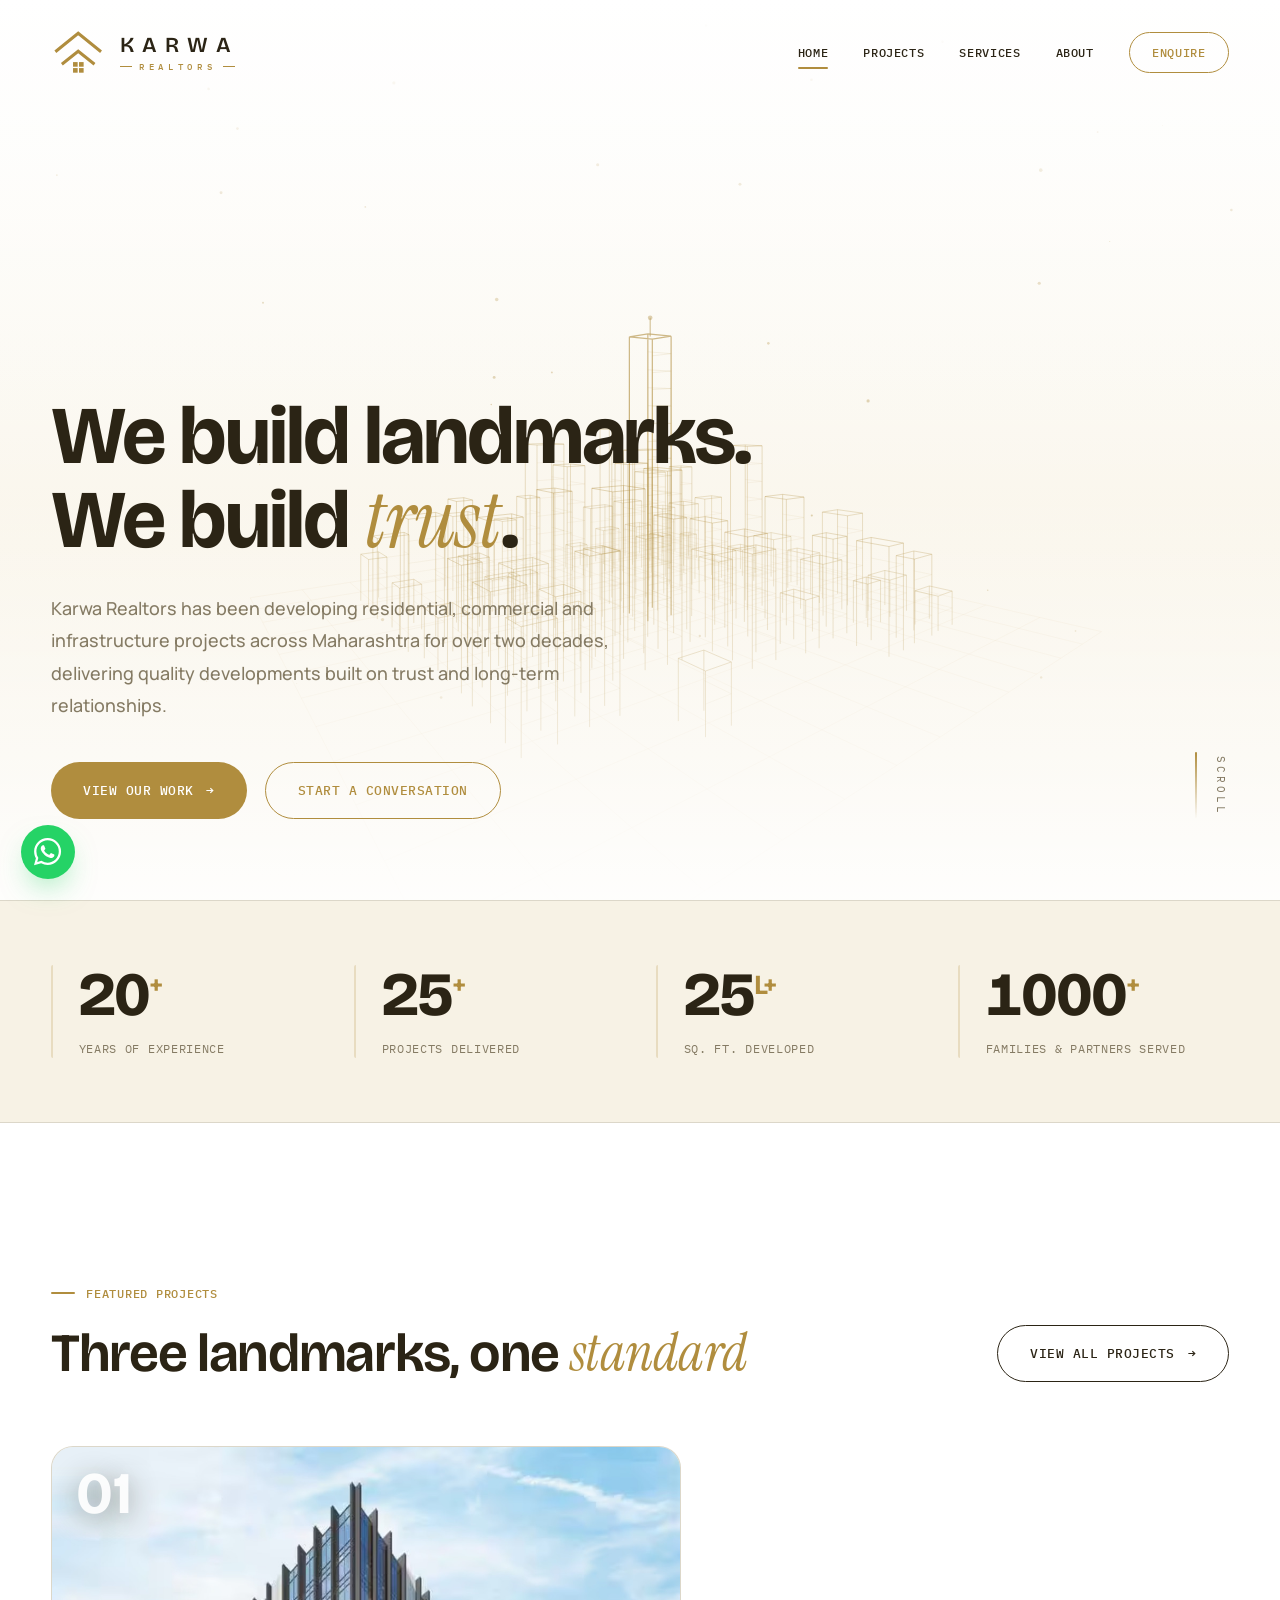
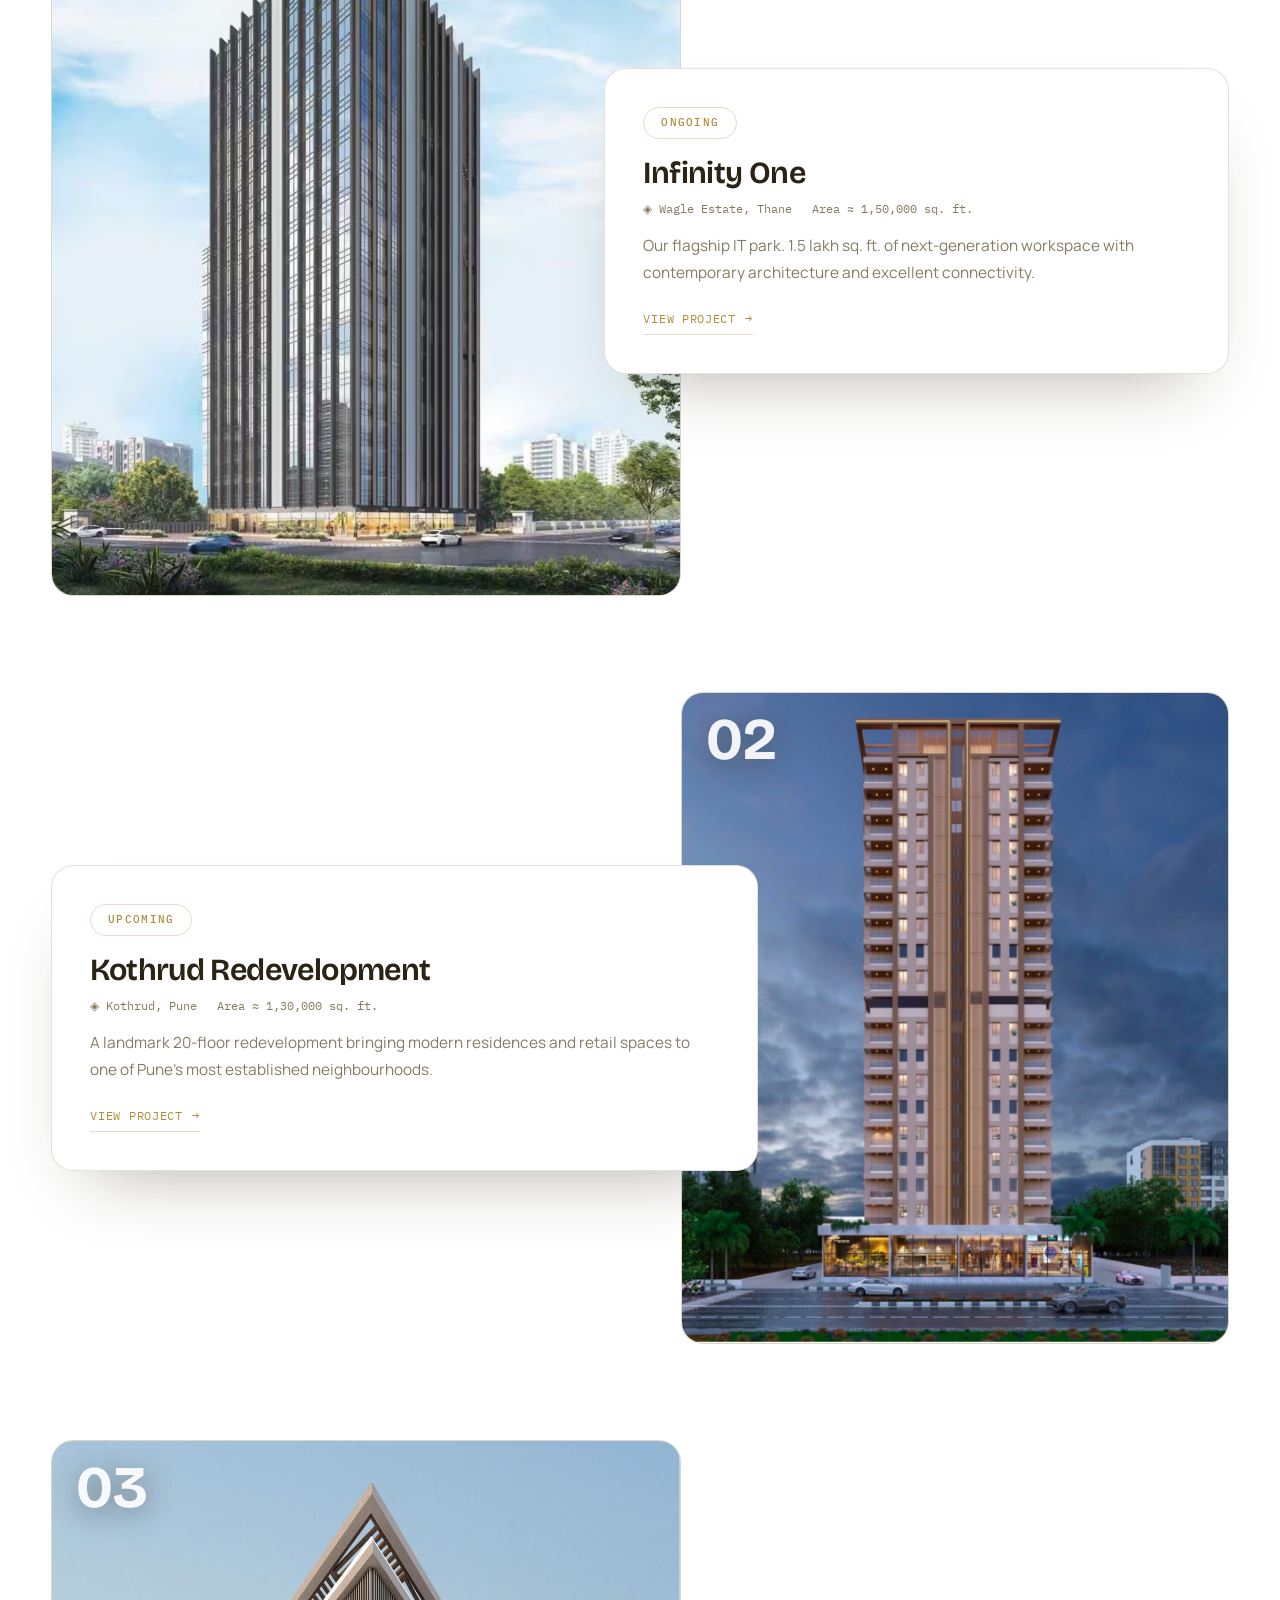
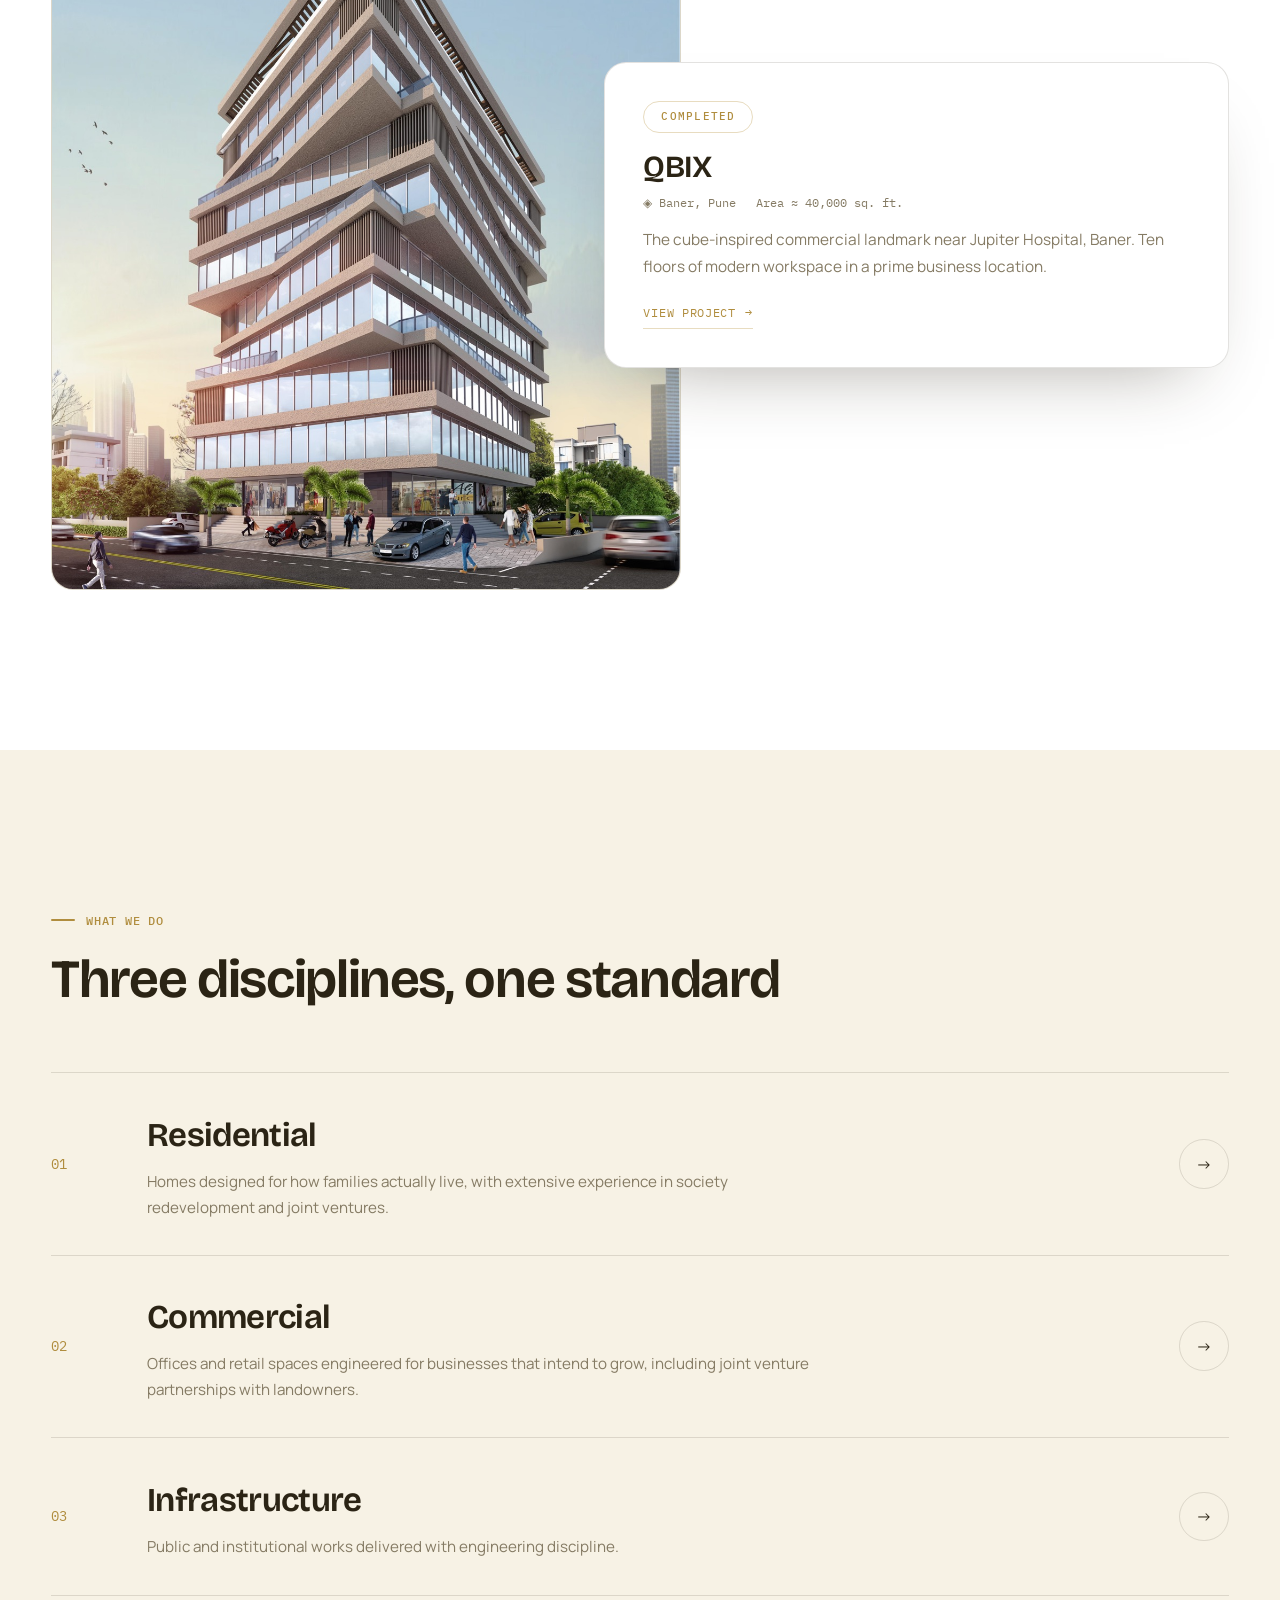
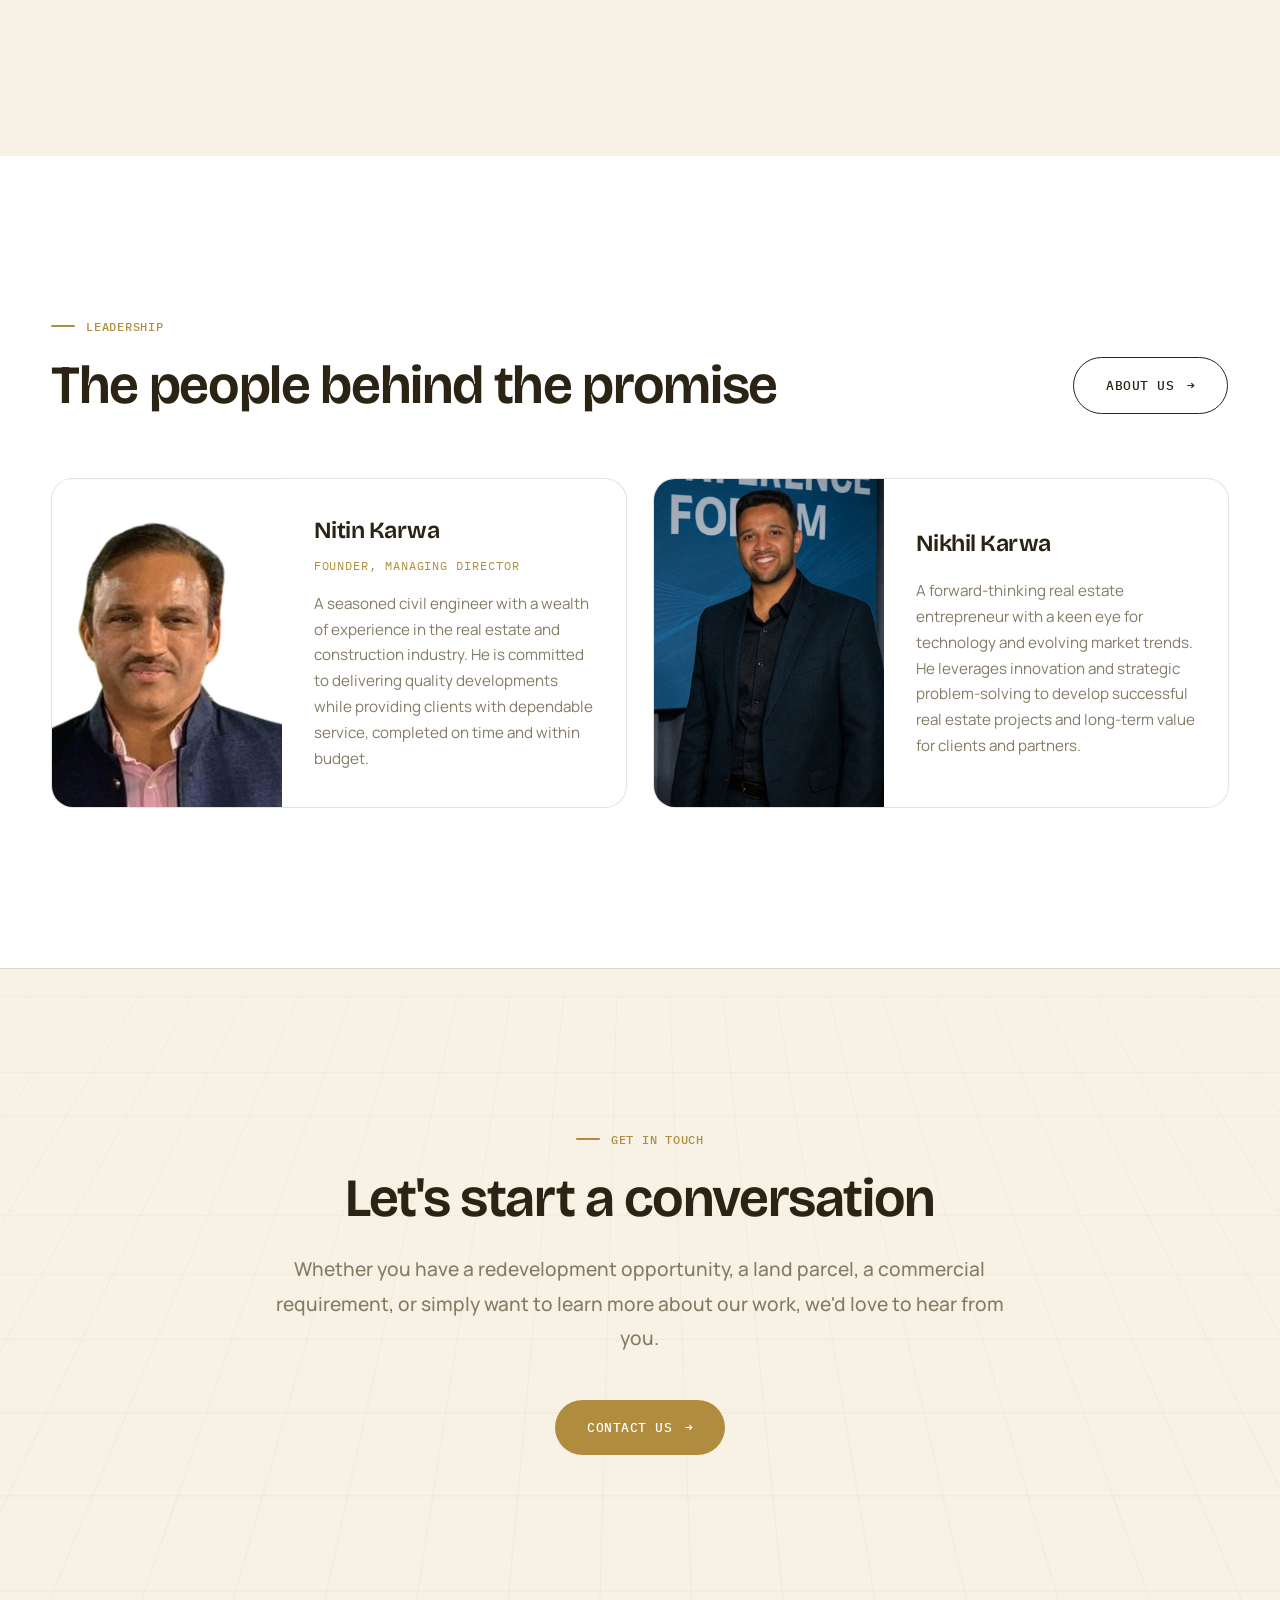
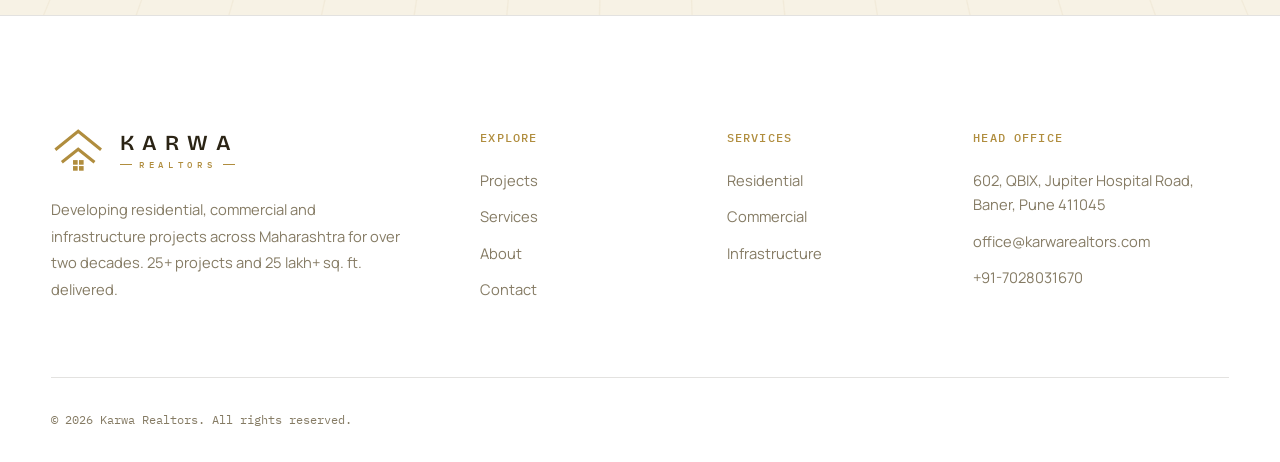
==== karwa-realtors-website/index.html @ 4a3906e4 "Add files via upload" ====
<!DOCTYPE html>
<html lang="en">
<head>
<meta charset="UTF-8">
<meta name="viewport" content="width=device-width, initial-scale=1.0">
<title>Karwa Realtors | Real Estate Developers in Pune &amp; Maharashtra</title>
<meta name="description" content="Karwa Realtors has been developing residential, commercial and infrastructure projects across Maharashtra for over two decades. 25+ projects and 25 lakh+ sq. ft. delivered.">
<meta property="og:title" content="Karwa Realtors | Building Landmarks, Earning Trust">
<meta property="og:description" content="Residential, commercial and infrastructure development across Maharashtra for over two decades.">
<link rel="preconnect" href="https://fonts.googleapis.com">
<link rel="preconnect" href="https://fonts.gstatic.com" crossorigin>
<link href="https://fonts.googleapis.com/css2?family=Bricolage+Grotesque:opsz,wght@12..96,400..800&family=Instrument+Serif:ital@0;1&family=Manrope:wght@400..800&family=IBM+Plex+Mono:wght@400;500&display=swap" rel="stylesheet">
<link rel="stylesheet" href="css/style.css">
<link rel="icon" type="image/svg+xml" href="favicon.svg">
<link rel="canonical" href="https://www.karwarealtors.com/">
<meta property="og:url" content="https://www.karwarealtors.com/">
<meta property="og:image" content="https://www.karwarealtors.com/images/projects/infinity-one.jpg">
<meta property="og:type" content="website">
</head>
<body>

<!-- Loader -->
<div class="loader" aria-hidden="true">
  <svg viewBox="0 0 100 84" xmlns="http://www.w3.org/2000/svg">
    <path d="M8 40 L50 6 L92 40"/>
    <path d="M20 63 L50 39 L80 63"/>
    <g class="loader-win"><rect x="40.5" y="59" width="8.5" height="8.5"/><rect x="51.5" y="59" width="8.5" height="8.5"/><rect x="40.5" y="70" width="8.5" height="8.5"/><rect x="51.5" y="70" width="8.5" height="8.5"/></g>
  </svg>
  <div class="loader-word">Karwa Realtors</div>
</div>
<div class="veil" aria-hidden="true"></div>

<!-- Header -->
<header class="site-header">
  <div class="container">
    <a class="brand" href="index.html" aria-label="Karwa Realtors Home"><svg class="brand-roof" viewBox="0 0 100 84" aria-hidden="true"><path d="M8 40 L50 6 L92 40"/><path d="M20 63 L50 39 L80 63"/><g><rect x="40.5" y="59" width="8.5" height="8.5"/><rect x="51.5" y="59" width="8.5" height="8.5"/><rect x="40.5" y="70" width="8.5" height="8.5"/><rect x="51.5" y="70" width="8.5" height="8.5"/></g></svg><span class="brand-text"><span class="brand-name">Karwa</span><span class="brand-sub">Realtors</span></span></a>
    <button class="nav-toggle" aria-label="Menu" aria-expanded="false">
      <span></span><span></span><span></span>
    </button>
    <nav class="nav" aria-label="Primary">
      <a href="index.html">Home</a>
      <a href="projects.html">Projects</a>
      <a href="services.html">Services</a>
      <a href="about.html">About</a>
      <a class="nav-cta" href="contact.html">Enquire</a>
    </nav>
  </div>
</header>

<main class="page">

  <!-- ============ HERO ============ -->
  <section class="hero">
    <canvas id="hero-canvas" class="hero-canvas" aria-hidden="true"></canvas>
    <div class="hero-content">
      <div class="container">
        <h1 class="h-xl">
          <span class="reveal-line"><span>We build landmarks.</span></span>
          <span class="reveal-line" style="--d:.12s"><span>We build <em>trust</em>.</span></span>
        </h1>
        <p class="hero-sub reveal" style="--d:.25s">
          Karwa Realtors has been developing residential, commercial and
          infrastructure projects across Maharashtra for over two decades,
          delivering quality developments built on trust and long-term
          relationships.
        </p>
        <div class="hero-actions reveal" style="--d:.4s">
          <a class="btn btn-bronze" href="projects.html">View Our Work <span class="arrow">→</span></a>
          <a class="btn btn-ghost" href="contact.html">Start a Conversation</a>
        </div>
      </div>
    </div>
    <div class="scroll-cue">Scroll</div>
  </section>

  <!-- ============ STATS ============ -->
  <section class="stats" aria-label="Company statistics">
    <div class="container">
      <div class="stats-grid">
        <div class="stat reveal">
          <div class="stat-num"><span data-count="20">0</span><sup>+</sup></div>
          <div class="stat-label">Years of Experience</div>
        </div>
        <div class="stat reveal" style="--d:.1s">
          <div class="stat-num"><span data-count="25">0</span><sup>+</sup></div>
          <div class="stat-label">Projects Delivered</div>
        </div>
        <div class="stat reveal" style="--d:.2s">
          <div class="stat-num"><span data-count="25">0</span><sup>L+</sup></div>
          <div class="stat-label">Sq. Ft. Developed</div>
        </div>
        <div class="stat reveal" style="--d:.3s">
          <div class="stat-num"><span data-count="1000">0</span><sup>+</sup></div>
          <div class="stat-label">Families &amp; Partners Served</div>
        </div>
      </div>
    </div>
  </section>

  <!-- ============ FEATURED PROJECTS ============ -->
  <section class="section">
    <div class="container">
      <div class="section-head">
        <div>
          <p class="eyebrow reveal">Featured Projects</p>
          <h2 class="h-lg reveal" style="--d:.1s">Three landmarks, one <em>standard</em></h2>
        </div>
        <a class="btn btn-ink reveal" style="--d:.2s" href="projects.html">View All Projects <span class="arrow">&#8594;</span></a>
      </div>

      <div class="feat-list">

        <article class="feat-item reveal">
          <a class="feat-media" href="projects.html#ongoing" aria-label="Infinity One">
            <img src="images/projects/infinity-one.jpg" alt="Infinity One, IT park at Wagle Estate, Thane" loading="lazy">
            <span class="feat-num" aria-hidden="true">01</span>
          </a>
          <div class="feat-card">
            <span class="feat-status">Ongoing</span>
            <h3 class="feat-name">Infinity One</h3>
            <div class="feat-meta"><span>&#9672; Wagle Estate, Thane</span><span>Area &#8776; 1,50,000 sq. ft.</span></div>
            <p class="feat-desc">Our flagship IT park. 1.5 lakh sq. ft. of next-generation workspace with contemporary architecture and excellent connectivity.</p>
            <a class="feat-link" href="projects.html#ongoing">View Project <span class="arrow">&#8594;</span></a>
          </div>
        </article>

        <article class="feat-item is-flip reveal">
          <a class="feat-media" href="projects.html#upcoming" aria-label="Kothrud Redevelopment Project">
            <img src="images/projects/kothrud-redevelopment.jpg" alt="Kothrud Redevelopment Project, 20-floor tower in Kothrud, Pune" loading="lazy">
            <span class="feat-num" aria-hidden="true">02</span>
          </a>
          <div class="feat-card">
            <span class="feat-status">Upcoming</span>
            <h3 class="feat-name">Kothrud Redevelopment</h3>
            <div class="feat-meta"><span>&#9672; Kothrud, Pune</span><span>Area &#8776; 1,30,000 sq. ft.</span></div>
            <p class="feat-desc">A landmark 20-floor redevelopment bringing modern residences and retail spaces to one of Pune's most established neighbourhoods.</p>
            <a class="feat-link" href="projects.html#upcoming">View Project <span class="arrow">&#8594;</span></a>
          </div>
        </article>

        <article class="feat-item reveal">
          <a class="feat-media" href="projects.html#completed" aria-label="QBIX">
            <img src="images/projects/qbix.jpg" alt="QBIX, 10-floor commercial tower in Baner, Pune" loading="lazy">
            <span class="feat-num" aria-hidden="true">03</span>
          </a>
          <div class="feat-card">
            <span class="feat-status">Completed</span>
            <h3 class="feat-name">QBIX</h3>
            <div class="feat-meta"><span>&#9672; Baner, Pune</span><span>Area &#8776; 40,000 sq. ft.</span></div>
            <p class="feat-desc">The cube-inspired commercial landmark near Jupiter Hospital, Baner. Ten floors of modern workspace in a prime business location.</p>
            <a class="feat-link" href="projects.html#completed">View Project <span class="arrow">&#8594;</span></a>
          </div>
        </article>

      </div>

      <div class="feat-swipe-hint" aria-hidden="true">
        <span class="is-on"></span><span></span><span></span>
      </div>
    </div>
  </section>

  <!-- ============ SERVICES PREVIEW ============ -->
  <section class="section section-deep">
    <div class="container">
      <div class="section-head">
        <div>
          <p class="eyebrow reveal">What We Do</p>
          <h2 class="h-lg reveal" style="--d:.1s">Three disciplines, one standard</h2>
        </div>
      </div>
      <div class="svc-list">
        <a class="svc-row reveal" href="services.html#develop">
          <span class="svc-index">01</span>
          <span>
            <span class="svc-name">Residential</span>
            <span class="svc-desc">Homes designed for how families actually live, with extensive experience in society redevelopment and joint ventures.</span>
          </span>
          <span class="svc-arrow">→</span>
        </a>
        <a class="svc-row reveal" style="--d:.06s" href="services.html#develop">
          <span class="svc-index">02</span>
          <span>
            <span class="svc-name">Commercial</span>
            <span class="svc-desc">Offices and retail spaces engineered for businesses that intend to grow, including joint venture partnerships with landowners.</span>
          </span>
          <span class="svc-arrow">→</span>
        </a>
        <a class="svc-row reveal" style="--d:.12s" href="services.html#develop">
          <span class="svc-index">03</span>
          <span>
            <span class="svc-name">Infrastructure</span>
            <span class="svc-desc">Public and institutional works delivered with engineering discipline.</span>
          </span>
          <span class="svc-arrow">→</span>
        </a>
      </div>
    </div>
  </section>


  <!-- ============ LEADERSHIP ============ -->
  <section class="section">
    <div class="container">
      <div class="section-head">
        <div>
          <p class="eyebrow reveal">Leadership</p>
          <h2 class="h-lg reveal" style="--d:.1s">The people behind the promise</h2>
        </div>
        <a class="btn btn-ink reveal" style="--d:.2s" href="about.html">About Us <span class="arrow">→</span></a>
      </div>
      <div class="person-grid">
        <div class="person-card reveal">
          <img class="person-photo" src="images/team/nitin-karwa.jpg" alt="Nitin Karwa, Founder and Managing Director of Karwa Realtors" loading="lazy">
          <div class="person-body">
            <div class="person-name">Nitin Karwa</div>
            <div class="person-role">Founder, Managing Director</div>
            <p class="person-bio">A seasoned civil engineer with a wealth of experience in the real estate and construction industry. He is committed to delivering quality developments while providing clients with dependable service, completed on time and within budget.</p>
          </div>
        </div>
        <div class="person-card reveal" style="--d:.12s">
          <img class="person-photo" src="images/team/nikhil-karwa.jpg" alt="Nikhil Karwa of Karwa Realtors" loading="lazy">
          <div class="person-body">
            <div class="person-name">Nikhil Karwa</div>
            <p class="person-bio">A forward-thinking real estate entrepreneur with a keen eye for technology and evolving market trends. He leverages innovation and strategic problem-solving to develop successful real estate projects and long-term value for clients and partners.</p>
          </div>
        </div>
      </div>
    </div>
  </section>

  <!-- ============ CTA ============ -->
  <section class="cta-band">
    <div class="cta-grid-bg" aria-hidden="true"></div>
    <div class="container">
      <p class="eyebrow reveal" style="justify-content:center">Get in Touch</p>
      <h2 class="h-lg reveal" style="--d:.1s">Let's start a conversation</h2>
      <p class="lede reveal" style="--d:.2s">Whether you have a redevelopment opportunity, a land parcel, a commercial requirement, or simply want to learn more about our work, we'd love to hear from you.</p>
      <a class="btn btn-bronze reveal" style="--d:.3s" href="contact.html">Contact Us <span class="arrow">→</span></a>
    </div>
  </section>

  <!-- ============ FOOTER ============ -->
  <footer class="site-footer">
    <div class="container">
      <div class="footer-grid">
        <div class="footer-brand">
          <a class="brand" href="index.html" aria-label="Karwa Realtors Home"><svg class="brand-roof" viewBox="0 0 100 84" aria-hidden="true"><path d="M8 40 L50 6 L92 40"/><path d="M20 63 L50 39 L80 63"/><g><rect x="40.5" y="59" width="8.5" height="8.5"/><rect x="51.5" y="59" width="8.5" height="8.5"/><rect x="40.5" y="70" width="8.5" height="8.5"/><rect x="51.5" y="70" width="8.5" height="8.5"/></g></svg><span class="brand-text"><span class="brand-name">Karwa</span><span class="brand-sub">Realtors</span></span></a>
          <p class="footer-tag">Developing residential, commercial and infrastructure projects across Maharashtra for over two decades. 25+ projects and 25 lakh+ sq. ft. delivered.</p>
        </div>
        <div class="footer-col">
          <h4>Explore</h4>
          <ul>
            <li><a href="projects.html">Projects</a></li>
            <li><a href="services.html">Services</a></li>
            <li><a href="about.html">About</a></li>
            <li><a href="contact.html">Contact</a></li>
          </ul>
        </div>
        <div class="footer-col">
          <h4>Services</h4>
          <ul>
            <li><a href="services.html#residential">Residential</a></li>
            <li><a href="services.html#commercial">Commercial</a></li>
            <li><a href="services.html#infrastructure">Infrastructure</a></li>
          </ul>
        </div>
        <div class="footer-col">
          <h4>Head Office</h4>
          <ul>
            <li>602, QBIX, Jupiter Hospital Road,<br>Baner, Pune 411045</li>
            <li><a href="mailto:office@karwarealtors.com">office@karwarealtors.com</a></li>
            <li><a href="tel:+917028031670">+91-7028031670</a></li>
          </ul>
        </div>
      </div>
      <div class="footer-bottom">
        <span>© 2026 Karwa Realtors. All rights reserved.</span>
      </div>
    </div>
  </footer>

</main>

<a class="wa-float" href="https://wa.me/917028031670?text=Hi%2C%20I%20am%20interested%20in%20a%20Karwa%20Realtors%20project." target="_blank" rel="noopener" aria-label="Chat with Karwa Realtors on WhatsApp"><svg viewBox="0 0 16 16" xmlns="http://www.w3.org/2000/svg"><path d="M13.601 2.326A7.854 7.854 0 0 0 7.994 0C3.627 0 .068 3.558.064 7.926c0 1.399.366 2.76 1.057 3.965L0 16l4.204-1.102a7.933 7.933 0 0 0 3.79.965h.004c4.368 0 7.926-3.558 7.93-7.93A7.898 7.898 0 0 0 13.6 2.326zM7.994 14.521a6.573 6.573 0 0 1-3.356-.92l-.24-.144-2.494.654.666-2.433-.156-.251a6.56 6.56 0 0 1-1.007-3.505c0-3.626 2.957-6.584 6.591-6.584a6.56 6.56 0 0 1 4.66 1.931 6.557 6.557 0 0 1 1.928 4.66c-.004 3.639-2.961 6.592-6.592 6.592zm3.615-4.934c-.197-.099-1.17-.578-1.353-.646-.182-.065-.315-.099-.445.099-.133.197-.513.646-.627.775-.114.133-.232.148-.43.05-.197-.1-.836-.308-1.592-.985-.59-.525-.985-1.175-1.103-1.372-.114-.198-.011-.304.088-.403.087-.088.197-.232.296-.346.1-.114.133-.198.198-.33.065-.134.034-.248-.015-.347-.05-.099-.445-1.076-.612-1.47-.16-.389-.323-.335-.445-.34-.114-.007-.247-.007-.38-.007a.729.729 0 0 0-.529.247c-.182.198-.691.677-.691 1.654 0 .977.71 1.916.81 2.049.098.133 1.394 2.132 3.383 2.992.47.205.84.326 1.129.418.475.152.904.129 1.246.08.38-.058 1.171-.48 1.338-.943.164-.464.164-.86.114-.943-.049-.084-.182-.133-.38-.232z"/></svg></a>

<script src="js/hero3d.js" defer></script>
<script src="js/main.js" defer></script>
</body>
</html>
---- karwa-realtors-website/css/style.css ----
/* ============================================================
   KARWA REALTORS — Design System v3 (light) + featured projects
   White & gold. White + ivory backgrounds, gold accents,
   warm dark ink for text only. No dark sections.
   Type: Bricolage Grotesque (display) / Manrope (body)
         Instrument Serif italic (accents) / IBM Plex Mono (labels)
   ============================================================ */

:root {
  --paper: #ffffff;
  --ivory: #f7f2e5;
  --ivory-deep: #f1e9d6;
  --ink: #2b2415;
  --gold: #b08d3e;
  --gold-deep: #8a6c2c;
  --gold-light: #cfa54f;
  --gold-pale: #e8dcc0;
  --muted: #857b64;
  --line: rgba(43, 36, 21, 0.13);

  --font-display: "Bricolage Grotesque", "Arial Black", sans-serif;
  --font-serif: "Instrument Serif", Georgia, serif;
  --font-body: "Manrope", -apple-system, "Helvetica Neue", sans-serif;
  --font-mono: "IBM Plex Mono", "SF Mono", monospace;

  --ease-out: cubic-bezier(0.16, 1, 0.3, 1);
  --ease-in-out: cubic-bezier(0.65, 0, 0.35, 1);

  --r-md: 14px;
  --r-lg: 22px;

  --space-1: 0.5rem;
  --space-2: 1rem;
  --space-3: 2rem;
  --space-4: 4rem;
  --space-5: 7rem;
  --space-6: 10rem;

  --container: 1280px;
  --gutter: clamp(1.25rem, 4vw, 3.5rem);
}

* { margin: 0; padding: 0; box-sizing: border-box; }

html { scroll-behavior: smooth; }
@media (prefers-reduced-motion: reduce) {
  html { scroll-behavior: auto; }
  *, *::before, *::after {
    animation-duration: 0.01ms !important;
    transition-duration: 0.01ms !important;
  }
}

body {
  font-family: var(--font-body);
  background: var(--paper);
  color: var(--ink);
  line-height: 1.65;
  font-size: 1rem;
  -webkit-font-smoothing: antialiased;
  overflow-x: hidden;
}

::selection { background: var(--gold); color: var(--paper); }

img, svg, canvas { display: block; max-width: 100%; }
a { color: inherit; text-decoration: none; }
button { font: inherit; cursor: pointer; border: none; background: none; }
ul { list-style: none; }

.container {
  max-width: var(--container);
  margin: 0 auto;
  padding-left: var(--gutter);
  padding-right: var(--gutter);
}

/* ---------- Typography ---------- */
h1, h2, h3, .display {
  font-family: var(--font-display);
  font-weight: 640;
  line-height: 1.02;
  letter-spacing: -0.025em;
}
h1 em, h2 em, h3 em {
  font-family: var(--font-serif);
  font-weight: 400;
  font-style: italic;
  letter-spacing: -0.01em;
  color: var(--gold);
}

.eyebrow {
  font-family: var(--font-mono);
  font-size: 0.78rem;
  font-weight: 500;
  letter-spacing: 0.06em;
  text-transform: uppercase;
  color: var(--gold);
  display: flex;
  align-items: center;
  gap: 0.7rem;
  margin-bottom: 1.4rem;
}
.eyebrow::before {
  content: "";
  width: 1.5rem;
  height: 2px;
  background: var(--gold);
  border-radius: 2px;
  flex: none;
}

.h-xl { font-size: clamp(2.7rem, 6.4vw, 5.4rem); font-weight: 700; }
.h-lg { font-size: clamp(2.1rem, 4.2vw, 3.5rem); }
.h-md { font-size: clamp(1.5rem, 2.6vw, 2.2rem); }

.lede {
  font-size: clamp(1.02rem, 1.5vw, 1.2rem);
  color: var(--muted);
  max-width: 38em;
  line-height: 1.8;
  font-weight: 500;
}

/* ---------- Loader ---------- */
.loader {
  position: fixed;
  inset: 0;
  z-index: 200;
  background: var(--paper);
  display: flex;
  flex-direction: column;
  align-items: center;
  justify-content: center;
  gap: 1.6rem;
  transition: opacity 0.7s var(--ease-in-out), visibility 0.7s;
}
.loader.is-done { opacity: 0; visibility: hidden; }
.loader svg { width: 96px; height: auto; overflow: visible; }
.loader svg path {
  fill: none;
  stroke: var(--gold);
  stroke-width: 5.5;
  stroke-dasharray: 240;
  stroke-dashoffset: 240;
  animation: drawLogo 1.5s var(--ease-out) forwards;
}
.loader svg path:nth-of-type(2) { animation-delay: 0.3s; }
.loader .loader-win rect {
  fill: var(--gold);
  opacity: 0;
  animation: fadeUp 0.5s var(--ease-out) forwards;
}
.loader .loader-win rect:nth-child(1) { animation-delay: 0.85s; }
.loader .loader-win rect:nth-child(2) { animation-delay: 0.95s; }
.loader .loader-win rect:nth-child(3) { animation-delay: 1.05s; }
.loader .loader-win rect:nth-child(4) { animation-delay: 1.15s; }
@keyframes drawLogo { to { stroke-dashoffset: 0; } }
.loader-word {
  color: var(--ink);
  font-family: var(--font-display);
  font-weight: 600;
  font-size: 1.05rem;
  letter-spacing: 0.3em;
  margin-right: -0.3em;
  text-transform: uppercase;
  opacity: 0;
  animation: fadeUp 0.9s var(--ease-out) 0.9s forwards;
}
@keyframes fadeUp {
  from { opacity: 0; transform: translateY(14px); }
  to { opacity: 1; transform: translateY(0); }
}

/* ---------- Page transition veil ---------- */
.veil {
  position: fixed;
  inset: 0;
  z-index: 190;
  background: var(--ivory);
  transform: scaleY(0);
  transform-origin: top;
  pointer-events: none;
}
.veil.is-in { animation: veilIn 0.55s var(--ease-in-out) forwards; }
@keyframes veilIn {
  from { transform: scaleY(0); }
  to { transform: scaleY(1); }
}
body.is-entering .page {
  animation: pageEnter 0.9s var(--ease-out) 0.05s both;
}
@keyframes pageEnter {
  from { opacity: 0; transform: translateY(26px); }
  to { opacity: 1; transform: translateY(0); }
}

/* ---------- Header ---------- */
.site-header {
  position: fixed;
  top: 0; left: 0; right: 0;
  z-index: 100;
  transition: background 0.45s var(--ease-out), box-shadow 0.45s, backdrop-filter 0.45s;
}
.site-header .container {
  display: flex;
  align-items: center;
  justify-content: space-between;
  height: 6.6rem;
  transition: height 0.45s var(--ease-out);
}
.site-header.is-solid {
  background: rgba(255, 255, 255, 0.9);
  backdrop-filter: blur(14px);
  -webkit-backdrop-filter: blur(14px);
  box-shadow: 0 1px 0 var(--line);
}
.site-header.is-solid .container { height: 5.4rem; }

.brand {
  display: flex;
  align-items: center;
  gap: 0.9rem;
  color: var(--ink);
}
.brand-roof {
  width: 3.4rem;
  height: auto;
  flex: none;
  overflow: visible;
  transition: transform 0.5s var(--ease-out);
}
.brand-roof path {
  fill: none;
  stroke: var(--gold);
  stroke-width: 5.5;
}
.brand-roof rect { fill: var(--gold); }
.brand:hover .brand-roof { transform: translateY(-3px); }
.brand-text {
  display: flex;
  flex-direction: column;
  gap: 0.34rem;
  line-height: 1;
}
.brand-name {
  font-family: var(--font-display);
  font-size: 1.34rem;
  font-weight: 600;
  letter-spacing: 0.38em;
  margin-right: -0.38em;
  text-transform: uppercase;
}
.brand-sub {
  display: flex;
  align-items: center;
  gap: 0.45rem;
  font-family: var(--font-mono);
  font-size: 0.58rem;
  font-weight: 500;
  letter-spacing: 0.5em;
  margin-right: -0.5em;
  text-transform: uppercase;
  color: var(--gold);
}
.brand-sub::before,
.brand-sub::after {
  content: "";
  height: 1px;
  flex: 1;
  min-width: 0.55rem;
  background: var(--gold);
}

.nav { display: flex; align-items: center; gap: 2.2rem; }
.nav a {
  position: relative;
  font-family: var(--font-mono);
  font-size: 0.76rem;
  font-weight: 500;
  letter-spacing: 0.05em;
  text-transform: uppercase;
  color: var(--ink);
  padding: 0.4rem 0;
}
.nav a::after {
  content: "";
  position: absolute;
  left: 0; bottom: 0;
  width: 100%;
  height: 2px;
  border-radius: 2px;
  background: var(--gold);
  transform: scaleX(0);
  transform-origin: right;
  transition: transform 0.4s var(--ease-out);
}
.nav a:hover::after, .nav a.is-active::after {
  transform: scaleX(1);
  transform-origin: left;
}
.nav .nav-cta {
  border: 1.5px solid var(--gold);
  border-radius: 999px;
  padding: 0.6rem 1.4rem;
  color: var(--gold);
  transition: background 0.4s, color 0.4s;
}
.nav .nav-cta:hover { background: var(--gold); color: var(--paper) !important; }
.nav .nav-cta::after { display: none; }

.nav-toggle {
  display: none;
  flex-direction: column;
  gap: 6px;
  padding: 0.6rem;
  z-index: 120;
}
.nav-toggle span {
  width: 26px; height: 2px;
  border-radius: 2px;
  background: var(--ink);
  transition: transform 0.4s var(--ease-out), opacity 0.3s;
}
body.nav-open .nav-toggle span:nth-child(1) { transform: translateY(8px) rotate(45deg); }
body.nav-open .nav-toggle span:nth-child(2) { opacity: 0; }
body.nav-open .nav-toggle span:nth-child(3) { transform: translateY(-8px) rotate(-45deg); }

@media (max-width: 860px) {
  .nav-toggle { display: flex; }
  .nav {
    position: fixed;
    top: 0;
    left: 0;
    right: 0;
    bottom: 0;
    width: 100%;
    z-index: 1;
    /* Opaque panel. Explicit colour + own compositing layer so iOS Safari
       always paints it, even when the header has a backdrop-filter. */
    background-color: #ffffff;
    -webkit-transform: translateZ(0);
    transform: translateZ(0);
    flex-direction: column;
    justify-content: center;
    gap: 2rem;
    opacity: 0;
    visibility: hidden;
    transition: opacity 0.5s var(--ease-out), visibility 0.5s;
  }
  body.nav-open .nav { opacity: 1; visibility: visible; }
  /* iOS Safari fails to paint a fixed child of a backdrop-filtered parent,
     which made the open menu look transparent. Drop the blur while open. */
  body.nav-open .site-header,
  body.nav-open .site-header.is-solid {
    background: transparent;
    -webkit-backdrop-filter: none;
    backdrop-filter: none;
    box-shadow: none;
  }
  /* Keep the floating WhatsApp button from sitting on top of the menu. */
  body.nav-open .wa-float {
    opacity: 0;
    visibility: hidden;
    pointer-events: none;
  }
  .nav a {
    font-family: var(--font-display);
    font-weight: 600;
    font-size: 1.8rem;
    text-transform: none;
    letter-spacing: -0.01em;
    opacity: 0;
    transform: translateY(20px);
    transition: opacity 0.5s var(--ease-out), transform 0.5s var(--ease-out);
  }
  body.nav-open .nav a { opacity: 1; transform: translateY(0); }
  body.nav-open .nav a:nth-child(1) { transition-delay: 0.10s; }
  body.nav-open .nav a:nth-child(2) { transition-delay: 0.16s; }
  body.nav-open .nav a:nth-child(3) { transition-delay: 0.22s; }
  body.nav-open .nav a:nth-child(4) { transition-delay: 0.28s; }
  body.nav-open .nav a:nth-child(5) { transition-delay: 0.34s; }
  body.nav-open { overflow: hidden; }
}

/* ---------- Buttons ---------- */
.btn {
  position: relative;
  display: inline-flex;
  align-items: center;
  gap: 0.8rem;
  padding: 1.05rem 2rem;
  font-family: var(--font-mono);
  font-size: 0.8rem;
  font-weight: 500;
  letter-spacing: 0.04em;
  text-transform: uppercase;
  border-radius: 999px;
  overflow: hidden;
  isolation: isolate;
  transition: color 0.45s var(--ease-out), border-color 0.45s;
}
.btn::before {
  content: "";
  position: absolute;
  inset: 0;
  z-index: -1;
  border-radius: 999px;
  transform: scaleX(0);
  transform-origin: right;
  transition: transform 0.5s var(--ease-out);
}
.btn:hover::before { transform: scaleX(1); transform-origin: left; }
.btn .arrow { transition: transform 0.45s var(--ease-out); }
.btn:hover .arrow { transform: translateX(6px); }

.btn-bronze { background: var(--gold); color: var(--paper); }
.btn-bronze::before { background: var(--gold-deep); }

.btn-ghost { border: 1.5px solid var(--gold); color: var(--gold); }
.btn-ghost::before { background: var(--gold); }
.btn-ghost:hover { color: var(--paper); }

.btn-ink { border: 1.5px solid var(--ink); color: var(--ink); }
.btn-ink::before { background: var(--ink); }
.btn-ink:hover { color: var(--paper); }

/* ---------- Reveal-on-scroll ---------- */
.reveal {
  opacity: 0;
  transform: translateY(38px);
  transition: opacity 0.9s var(--ease-out), transform 0.9s var(--ease-out);
  transition-delay: var(--d, 0s);
  will-change: opacity, transform;
}
.reveal.is-visible { opacity: 1; transform: translateY(0); }

.reveal-line { overflow: hidden; }
.reveal-line > span {
  display: block;
  transform: translateY(110%);
  transition: transform 1s var(--ease-out);
  transition-delay: var(--d, 0s);
}
.reveal-line.is-visible > span { transform: translateY(0); }

/* ---------- Hero ---------- */
.hero {
  position: relative;
  min-height: 100svh;
  display: flex;
  align-items: flex-end;
  background: linear-gradient(180deg, #ffffff 0%, #faf6ec 60%, #f7f2e5 100%);
  color: var(--ink);
  overflow: hidden;
}
.hero-canvas {
  position: absolute;
  inset: 0;
  width: 100%;
  height: 100%;
}
.hero::after {
  content: "";
  position: absolute;
  inset: 0;
  background:
    linear-gradient(to top, rgba(255,255,255,0.9) 0%, rgba(255,255,255,0) 45%, rgba(255,255,255,0.5) 100%);
  pointer-events: none;
}
.hero-content {
  position: relative;
  z-index: 2;
  width: 100%;
  padding-bottom: clamp(4rem, 9vh, 7rem);
}
.hero h1 { max-width: 11em; color: var(--ink); }
.hero-sub {
  margin-top: 1.8rem;
  max-width: 34em;
  color: var(--muted);
  font-size: clamp(1rem, 1.4vw, 1.15rem);
  line-height: 1.8;
  font-weight: 500;
}
.hero-actions {
  display: flex;
  flex-wrap: wrap;
  gap: 1.1rem;
  margin-top: 2.6rem;
}
.scroll-cue {
  position: absolute;
  right: var(--gutter);
  bottom: clamp(4rem, 9vh, 7rem);
  z-index: 2;
  display: flex;
  flex-direction: column;
  align-items: center;
  gap: 0.9rem;
  color: var(--muted);
  font-family: var(--font-mono);
  font-size: 0.66rem;
  letter-spacing: 0.28em;
  text-transform: uppercase;
  writing-mode: vertical-rl;
}
.scroll-cue::after {
  content: "";
  width: 2px;
  border-radius: 2px;
  height: 4.2rem;
  background: linear-gradient(to bottom, var(--gold), transparent);
  animation: cueDrop 2.2s var(--ease-in-out) infinite;
}
@keyframes cueDrop {
  0% { transform: scaleY(0); transform-origin: top; }
  45% { transform: scaleY(1); transform-origin: top; }
  55% { transform: scaleY(1); transform-origin: bottom; }
  100% { transform: scaleY(0); transform-origin: bottom; }
}
@media (max-width: 700px) { .scroll-cue { display: none; } }

/* ---------- Stats band ---------- */
.stats {
  background: var(--ivory);
  color: var(--ink);
  border-top: 1px solid var(--line);
  border-bottom: 1px solid var(--line);
  padding: var(--space-4) 0;
}
.stats-grid {
  display: grid;
  grid-template-columns: repeat(4, 1fr);
  gap: var(--space-3);
}
.stat { border-left: 2px solid var(--gold-pale); padding-left: 1.6rem; border-radius: 2px; }
.stat-num {
  font-family: var(--font-display);
  font-weight: 750;
  font-size: clamp(2.6rem, 4.8vw, 4.2rem);
  line-height: 1;
  color: var(--ink);
  letter-spacing: -0.03em;
  font-variant-numeric: tabular-nums;
}
.stat-num sup { font-size: 0.45em; color: var(--gold); font-weight: 700; }
.stat-label {
  margin-top: 0.8rem;
  font-family: var(--font-mono);
  font-size: 0.72rem;
  letter-spacing: 0.06em;
  text-transform: uppercase;
  color: var(--muted);
}
@media (max-width: 860px) {
  .stats-grid { grid-template-columns: repeat(2, 1fr); row-gap: var(--space-3); }
}

/* ---------- Section scaffolding ---------- */
.section { padding: var(--space-6) 0; }
.section-dark { background: var(--ivory); color: var(--ink); }
.section-deep { background: var(--ivory); }
.section-head {
  display: flex;
  align-items: flex-end;
  justify-content: space-between;
  gap: var(--space-3);
  margin-bottom: var(--space-4);
  flex-wrap: wrap;
}
.section-head .lede { margin-top: 1.2rem; }
@media (max-width: 700px) { .section { padding: var(--space-5) 0; } }

/* ---------- Featured projects (homepage) ---------- */
.feat-list {
  display: flex;
  flex-direction: column;
  gap: clamp(3.5rem, 8vw, 6rem);
}
.feat-item {
  display: grid;
  grid-template-columns: 1.15fr 1fr;
  align-items: center;
}
.feat-media {
  position: relative;
  display: block;
  border-radius: var(--r-lg);
  overflow: hidden;
  aspect-ratio: 21 / 25;
  border: 1.5px solid var(--line);
  background: var(--ivory);
}
.feat-media img {
  width: 100%;
  height: 100%;
  object-fit: contain;
  transition: transform 1.4s var(--ease-out);
}
.feat-item:hover .feat-media img { transform: scale(1.05); }
.feat-num {
  position: absolute;
  top: 1.1rem;
  left: 1.5rem;
  font-family: var(--font-display);
  font-weight: 700;
  font-size: clamp(2.4rem, 4.6vw, 3.8rem);
  line-height: 1;
  color: rgba(255, 255, 255, 0.92);
  text-shadow: 0 6px 28px rgba(43, 36, 21, 0.45);
}
.feat-card {
  position: relative;
  z-index: 2;
  margin-left: clamp(-7rem, -6vw, -3rem);
  background: var(--paper);
  border: 1.5px solid var(--line);
  border-radius: var(--r-lg);
  padding: clamp(1.8rem, 3vw, 2.7rem);
  box-shadow: 0 36px 70px -40px rgba(43, 36, 21, 0.4);
}
.feat-item.is-flip .feat-media { order: 2; }
.feat-item.is-flip .feat-card {
  order: 1;
  margin-left: 0;
  margin-right: clamp(-7rem, -6vw, -3rem);
}
.feat-status {
  display: inline-flex;
  padding: 0.4rem 1.05rem;
  border: 1.5px solid var(--gold-pale);
  border-radius: 999px;
  font-family: var(--font-mono);
  font-size: 0.66rem;
  font-weight: 500;
  letter-spacing: 0.12em;
  text-transform: uppercase;
  color: var(--gold);
}
.feat-name {
  font-family: var(--font-display);
  font-weight: 640;
  font-size: clamp(1.5rem, 2.4vw, 2rem);
  letter-spacing: -0.02em;
  margin-top: 1.1rem;
}
.feat-meta {
  display: flex;
  flex-wrap: wrap;
  gap: 1.2rem;
  margin-top: 0.7rem;
  font-family: var(--font-mono);
  font-size: 0.74rem;
  color: var(--muted);
}
.feat-desc {
  margin-top: 0.9rem;
  color: var(--muted);
  font-size: 0.96rem;
  line-height: 1.75;
}
.feat-link {
  display: inline-flex;
  align-items: center;
  gap: 0.6rem;
  margin-top: 1.4rem;
  font-family: var(--font-mono);
  font-size: 0.72rem;
  letter-spacing: 0.06em;
  text-transform: uppercase;
  color: var(--gold);
  border-bottom: 1.5px solid var(--gold-pale);
  padding-bottom: 0.35rem;
  transition: border-color 0.3s;
}
.feat-link:hover { border-color: var(--gold); }
.feat-link .arrow { transition: transform 0.4s var(--ease-out); }
.feat-item:hover .feat-link .arrow { transform: translateX(6px); }
@media (max-width: 900px) {
  .feat-item { grid-template-columns: 1fr; }
  .feat-item .feat-card,
  .feat-item.is-flip .feat-card {
    order: 2;
    margin: -2.5rem 1rem 0;
  }
  .feat-item.is-flip .feat-media { order: 1; }
}

/* ---------- Services list ---------- */
.svc-list { border-top: 1.5px solid var(--line); }
.svc-row {
  position: relative;
  display: grid;
  grid-template-columns: 4rem 1fr auto;
  align-items: center;
  gap: var(--space-3);
  padding: 2.2rem 0;
  border-bottom: 1.5px solid var(--line);
  transition: padding-left 0.5s var(--ease-out);
}
.svc-row:hover { padding-left: 1.2rem; }
.svc-index {
  font-family: var(--font-mono);
  font-size: 0.85rem;
  color: var(--gold);
}
.svc-name {
  font-family: var(--font-display);
  font-weight: 640;
  font-size: clamp(1.4rem, 2.6vw, 2.1rem);
  letter-spacing: -0.02em;
  transition: color 0.4s;
}
.svc-row:hover .svc-name { color: var(--gold); }
.svc-desc {
  display: block;
  margin-top: 0.4rem;
  color: var(--muted);
  font-size: 0.95rem;
  max-width: 44em;
}
.svc-arrow {
  width: 3.1rem; height: 3.1rem;
  border: 1.5px solid var(--line);
  border-radius: 50%;
  display: grid;
  place-items: center;
  transition: background 0.4s, color 0.4s, border-color 0.4s, transform 0.5s var(--ease-out);
}
.svc-row:hover .svc-arrow {
  background: var(--gold);
  border-color: var(--gold);
  color: var(--paper);
  transform: rotate(-45deg);
}
@media (max-width: 700px) {
  .svc-row { grid-template-columns: 1fr auto; }
  .svc-index { display: none; }
}

/* ---------- Timeline (journey) ---------- */
.timeline {
  position: relative;
  max-width: 760px;
  margin: 0 auto;
}
.timeline::before {
  content: "";
  position: absolute;
  left: 0.55rem;
  top: 0.5rem;
  bottom: 0.5rem;
  width: 2px;
  border-radius: 2px;
  background: var(--gold-pale);
}
.timeline-progress {
  position: absolute;
  left: 0.55rem;
  top: 0.5rem;
  width: 2px;
  border-radius: 2px;
  height: 0;
  background: var(--gold);
  transition: height 0.2s linear;
}
.tl-item {
  position: relative;
  padding: 0 0 var(--space-4) 3rem;
}
.tl-item:last-child { padding-bottom: 0; }
.tl-item::before {
  content: "";
  position: absolute;
  left: 0;
  top: 0.45rem;
  width: 1.1rem;
  height: 1.1rem;
  border: 2px solid var(--gold);
  border-radius: 50%;
  background: var(--ivory);
  transition: background 0.5s;
}
.tl-item.is-visible::before { background: var(--gold); }
.tl-year {
  font-family: var(--font-mono);
  font-size: 0.72rem;
  letter-spacing: 0.08em;
  text-transform: uppercase;
  color: var(--gold);
}
.tl-title {
  font-family: var(--font-display);
  font-weight: 640;
  font-size: 1.55rem;
  letter-spacing: -0.02em;
  margin-top: 0.5rem;
  color: var(--ink);
}
.tl-copy {
  margin-top: 0.7rem;
  color: var(--muted);
  max-width: 36em;
}

/* ---------- Leadership / value cards ---------- */
.lead-grid {
  display: grid;
  grid-template-columns: repeat(2, 1fr);
  gap: 1.6rem;
}
.lead-card {
  position: relative;
  background: var(--paper);
  border: 1.5px solid var(--line);
  border-radius: var(--r-lg);
  padding: 2.6rem;
  overflow: hidden;
  transition: transform 0.5s var(--ease-out), box-shadow 0.5s;
}
.lead-card:hover {
  transform: translateY(-8px);
  box-shadow: 0 26px 50px -24px rgba(43,36,21,0.22);
}
.lead-card::after {
  content: "";
  position: absolute;
  left: 0; right: 0; top: 0;
  height: 4px;
  background: var(--gold);
  transform: scaleX(0);
  transform-origin: left;
  transition: transform 0.5s var(--ease-out);
}
.lead-card:hover::after { transform: scaleX(1); }
.lead-avatar {
  width: 4.4rem; height: 4.4rem;
  border-radius: 50%;
  background: var(--ivory);
  border: 1.5px solid var(--gold-pale);
  color: var(--gold);
  display: grid;
  place-items: center;
  font-family: var(--font-display);
  font-weight: 640;
  font-size: 1.25rem;
  margin-bottom: 1.6rem;
}
.lead-name {
  font-family: var(--font-display);
  font-weight: 640;
  font-size: 1.5rem;
  letter-spacing: -0.02em;
}
.lead-role {
  margin-top: 0.4rem;
  font-family: var(--font-mono);
  font-size: 0.72rem;
  letter-spacing: 0.08em;
  text-transform: uppercase;
  color: var(--gold);
}
.lead-bio { margin-top: 1.1rem; color: var(--muted); font-size: 0.96rem; }
@media (max-width: 700px) { .lead-grid { grid-template-columns: 1fr; } }

/* ---------- CTA band ---------- */
.cta-band {
  position: relative;
  background: var(--ivory);
  color: var(--ink);
  border-top: 1px solid var(--line);
  overflow: hidden;
}
.cta-band .container {
  position: relative;
  z-index: 2;
  padding-top: var(--space-6);
  padding-bottom: var(--space-6);
  text-align: center;
}
.cta-band h2 { max-width: 16em; margin: 0 auto; }
.cta-band .lede { margin: 1.6rem auto 0; }
.cta-band .btn { margin-top: 2.8rem; }
.cta-grid-bg {
  position: absolute;
  inset: -20%;
  background-image:
    linear-gradient(rgba(176,141,62,0.14) 1px, transparent 1px),
    linear-gradient(90deg, rgba(176,141,62,0.14) 1px, transparent 1px);
  background-size: 72px 72px;
  opacity: 0.5;
  transform: perspective(600px) rotateX(28deg);
  animation: gridFloat 24s linear infinite;
}
@keyframes gridFloat {
  from { background-position: 0 0; }
  to { background-position: 0 720px; }
}

/* ---------- Footer ---------- */
.site-footer {
  background: var(--paper);
  color: var(--muted);
  border-top: 1px solid var(--line);
  padding: var(--space-5) 0 var(--space-3);
  font-size: 0.92rem;
}
.footer-grid {
  display: grid;
  grid-template-columns: 2fr 1fr 1fr 1.4fr;
  gap: var(--space-4);
  margin-bottom: var(--space-4);
}
.footer-brand .brand { color: var(--ink); margin-bottom: 1.4rem; }
.footer-tag { max-width: 24em; line-height: 1.8; }
.footer-col h4 {
  font-family: var(--font-mono);
  font-size: 0.72rem;
  font-weight: 500;
  letter-spacing: 0.1em;
  text-transform: uppercase;
  color: var(--gold);
  margin-bottom: 1.3rem;
}
.footer-col li { margin-bottom: 0.75rem; }
.footer-col a { transition: color 0.3s; }
.footer-col a:hover { color: var(--ink); }
.footer-bottom {
  border-top: 1px solid var(--line);
  padding-top: var(--space-3);
  display: flex;
  justify-content: space-between;
  flex-wrap: wrap;
  gap: 1rem;
  font-family: var(--font-mono);
  font-size: 0.74rem;
  color: var(--muted);
}
@media (max-width: 860px) {
  .footer-grid { grid-template-columns: 1fr 1fr; }
}
@media (max-width: 560px) {
  .footer-grid { grid-template-columns: 1fr; }
}

/* ---------- WhatsApp floating button ---------- */
.wa-float {
  position: fixed;
  left: 1.3rem;
  bottom: 1.3rem;
  z-index: 150;
  width: 3.4rem;
  height: 3.4rem;
  border-radius: 50%;
  background: #25d366;
  display: grid;
  place-items: center;
  box-shadow: 0 14px 30px -10px rgba(37, 211, 102, 0.55);
  transition: transform 0.3s var(--ease-out), box-shadow 0.3s;
}
.wa-float:hover {
  transform: scale(1.1);
  box-shadow: 0 18px 36px -10px rgba(37, 211, 102, 0.65);
}
.wa-float svg { width: 1.7rem; height: 1.7rem; fill: #ffffff; }

/* ---------- Page hero (inner pages) ---------- */
.page-hero {
  position: relative;
  background: linear-gradient(180deg, #ffffff 0%, #f7f2e5 100%);
  color: var(--ink);
  border-bottom: 1px solid var(--line);
  padding: calc(6.6rem + var(--space-5)) 0 var(--space-5);
  overflow: hidden;
}
.page-hero h1 { color: var(--ink); }
.page-hero .lede { margin-top: 1.6rem; }
.page-hero-lines {
  position: absolute;
  inset: 0;
  opacity: 0.55;
  pointer-events: none;
}

/* ---------- Projects page ---------- */
.filter-bar {
  display: flex;
  flex-wrap: wrap;
  gap: 0.8rem;
  margin-bottom: var(--space-4);
}
.filter-btn {
  padding: 0.7rem 1.5rem;
  border: 1.5px solid var(--line);
  border-radius: 999px;
  font-family: var(--font-mono);
  font-size: 0.76rem;
  font-weight: 500;
  letter-spacing: 0.05em;
  text-transform: uppercase;
  color: var(--muted);
  transition: all 0.35s var(--ease-out);
}
.filter-btn:hover { border-color: var(--gold); color: var(--gold); }
.filter-btn.is-active { background: var(--gold); border-color: var(--gold); color: var(--paper); }

.proj-grid {
  display: grid;
  grid-template-columns: repeat(3, 1fr);
  gap: 1.6rem;
}
.proj-card {
  position: relative;
  background: var(--paper);
  border: 1.5px solid var(--line);
  border-radius: var(--r-lg);
  overflow: hidden;
  transition: transform 0.6s var(--ease-out), opacity 0.6s var(--ease-out), box-shadow 0.5s, border-color 0.4s;
}
.proj-card.is-hidden { display: none; }
.proj-card:hover {
  box-shadow: 0 28px 55px -26px rgba(43,36,21,0.28);
  transform: translateY(-6px);
  border-color: var(--gold-pale);
}
.proj-media {
  position: relative;
  aspect-ratio: 4 / 3;
  overflow: hidden;
  background: var(--ivory);
  border-bottom: 1.5px solid var(--line);
}
.proj-media svg,
.proj-media img {
  width: 100%; height: 100%;
  object-fit: cover;
  transition: transform 1.2s var(--ease-out);
}
.proj-card:hover .proj-media svg,
.proj-card:hover .proj-media img { transform: scale(1.07); }
.proj-status {
  position: absolute;
  top: 1.1rem; left: 1.1rem;
  padding: 0.42rem 0.95rem;
  border-radius: 999px;
  background: rgba(255,255,255,0.88);
  backdrop-filter: blur(6px);
  border: 1px solid var(--gold-pale);
  color: var(--gold);
  font-family: var(--font-mono);
  font-size: 0.64rem;
  font-weight: 500;
  letter-spacing: 0.1em;
  text-transform: uppercase;
}
.proj-body { padding: 1.7rem; }
.proj-name {
  font-family: var(--font-display);
  font-weight: 640;
  font-size: 1.4rem;
  letter-spacing: -0.02em;
}
.proj-meta {
  display: flex;
  gap: 1.4rem;
  margin-top: 0.7rem;
  font-family: var(--font-mono);
  font-size: 0.74rem;
  color: var(--muted);
}
.proj-meta span { display: flex; align-items: center; gap: 0.4rem; }
.proj-desc { margin-top: 0.9rem; font-size: 0.94rem; color: var(--muted); }
@media (max-width: 1000px) { .proj-grid { grid-template-columns: repeat(2, 1fr); } }
@media (max-width: 640px) { .proj-grid { grid-template-columns: 1fr; } }

/* ---------- Services page ---------- */
.svc-block {
  display: grid;
  grid-template-columns: 1.1fr 1fr;
  gap: var(--space-5);
  padding: var(--space-5) 0;
  border-bottom: 1.5px solid var(--line);
  align-items: start;
}
.svc-block:last-of-type { border-bottom: none; }
.svc-block-num {
  font-family: var(--font-mono);
  font-size: 0.8rem;
  color: var(--gold);
  margin-bottom: 1rem;
}
.svc-visual {
  position: sticky;
  top: 7rem;
  aspect-ratio: 4 / 3;
  background: var(--ivory);
  border: 1.5px solid var(--line);
  border-radius: var(--r-lg);
  overflow: hidden;
}
.svc-visual svg { width: 100%; height: 100%; }
.process-steps { margin-top: var(--space-3); counter-reset: step; }
.process-step {
  position: relative;
  padding: 1.3rem 0 1.3rem 3.4rem;
  border-bottom: 1.5px solid var(--line);
  counter-increment: step;
}
.process-step::before {
  content: "0" counter(step);
  position: absolute;
  left: 0; top: 1.35rem;
  font-family: var(--font-mono);
  font-size: 0.85rem;
  color: var(--gold);
}
.process-step h4 {
  font-family: var(--font-display);
  font-weight: 620;
  font-size: 1.12rem;
  letter-spacing: -0.01em;
}
.process-step p { margin-top: 0.3rem; font-size: 0.92rem; color: var(--muted); }

.faq { margin-top: var(--space-3); }
.faq-item { border-bottom: 1.5px solid var(--line); }
.faq-q {
  width: 100%;
  display: flex;
  justify-content: space-between;
  align-items: center;
  gap: 1rem;
  padding: 1.2rem 0;
  text-align: left;
  font-weight: 600;
  font-size: 1rem;
  color: var(--ink);
}
.faq-q .faq-icon {
  flex: none;
  width: 1.7rem; height: 1.7rem;
  border-radius: 50%;
  border: 1.5px solid var(--gold);
  display: grid;
  place-items: center;
  color: var(--gold);
  font-size: 0.9rem;
  transition: transform 0.4s var(--ease-out), background 0.3s, color 0.3s;
}
.faq-item.is-open .faq-icon {
  transform: rotate(45deg);
  background: var(--gold);
  color: var(--paper);
}
.faq-a {
  max-height: 0;
  overflow: hidden;
  transition: max-height 0.5s var(--ease-out);
}
.faq-a p { padding: 0 2.6rem 1.4rem 0; color: var(--muted); font-size: 0.95rem; }
@media (max-width: 900px) {
  .svc-block { grid-template-columns: 1fr; gap: var(--space-3); }
  .svc-visual { position: static; }
}

/* ---------- Contact ---------- */
.contact-grid {
  display: grid;
  grid-template-columns: 1fr 1.2fr;
  gap: var(--space-5);
}
.contact-info h3 { font-size: 1.4rem; margin-bottom: 1rem; }
.contact-item {
  padding: 1.4rem 0;
  border-bottom: 1.5px solid var(--line);
}
.contact-item .label {
  font-family: var(--font-mono);
  font-size: 0.7rem;
  letter-spacing: 0.08em;
  text-transform: uppercase;
  color: var(--gold);
  margin-bottom: 0.4rem;
}
.contact-item .value { font-size: 1.05rem; font-weight: 600; }
.form-grid { display: grid; grid-template-columns: 1fr 1fr; gap: 1.4rem; }
.form-field { position: relative; }
.form-field.full { grid-column: 1 / -1; }
.form-field label {
  display: block;
  font-family: var(--font-mono);
  font-size: 0.7rem;
  font-weight: 500;
  letter-spacing: 0.06em;
  text-transform: uppercase;
  color: var(--muted);
  margin-bottom: 0.6rem;
}
.form-field input,
.form-field select,
.form-field textarea {
  width: 100%;
  font: inherit;
  font-weight: 500;
  padding: 0.95rem 1.1rem;
  background: var(--paper);
  border: 1.5px solid var(--line);
  border-radius: var(--r-md);
  color: var(--ink);
  transition: border-color 0.35s, box-shadow 0.35s;
  -webkit-appearance: none;
}
.form-field textarea { min-height: 9rem; resize: vertical; }
.form-field input:focus,
.form-field select:focus,
.form-field textarea:focus {
  outline: none;
  border-color: var(--gold);
  box-shadow: 0 0 0 3px rgba(176,141,62,0.12);
}
.form-note { grid-column: 1 / -1; font-size: 0.82rem; color: var(--muted); }
.form-success {
  grid-column: 1 / -1;
  padding: 1.2rem 1.4rem;
  background: var(--ivory);
  border-left: 4px solid var(--gold);
  border-radius: 0 var(--r-md) var(--r-md) 0;
  display: none;
}
.form-success.is-shown { display: block; }
@media (max-width: 900px) {
  .contact-grid { grid-template-columns: 1fr; }
  .form-grid { grid-template-columns: 1fr; }
}

/* ---------- Services: photo tiles ---------- */
.svc-tiles {
  display: grid;
  grid-template-columns: repeat(2, 1fr);
  gap: 1.4rem;
}
.svc-tile {
  position: relative;
  display: block;
  border-radius: var(--r-lg);
  overflow: hidden;
  border: 1.5px solid var(--line);
  background: var(--ivory);
}
.svc-tile.is-wide { grid-column: 1 / -1; aspect-ratio: 21 / 9; }
.svc-tile:not(.is-wide) { aspect-ratio: 16 / 10; }
.svc-tile img,
.svc-tile > svg {
  position: absolute;
  inset: 0;
  width: 100%;
  height: 100%;
  object-fit: cover;
  transition: transform 1.4s var(--ease-out);
}
.svc-tile:hover img,
.svc-tile:hover > svg { transform: scale(1.05); }
.svc-tile::after {
  content: "";
  position: absolute;
  inset: 0;
  background: linear-gradient(to top, rgba(30, 24, 12, 0.82), rgba(30, 24, 12, 0) 55%);
}
.svc-tile-label {
  position: absolute;
  top: 1.3rem;
  left: 1.5rem;
  z-index: 2;
  font-family: var(--font-mono);
  font-size: 0.68rem;
  font-weight: 500;
  letter-spacing: 0.12em;
  text-transform: uppercase;
  color: #ffffff;
  background: rgba(43, 36, 21, 0.35);
  backdrop-filter: blur(6px);
  -webkit-backdrop-filter: blur(6px);
  padding: 0.4rem 0.95rem;
  border-radius: 999px;
}
.svc-tile-body {
  position: absolute;
  left: 0; right: 0; bottom: 0;
  z-index: 2;
  padding: clamp(1.4rem, 2.4vw, 2rem);
  color: #ffffff;
}
.svc-tile-name {
  font-family: var(--font-display);
  font-weight: 640;
  font-size: clamp(1.5rem, 2.6vw, 2.1rem);
  letter-spacing: -0.02em;
}
.svc-tile-desc {
  margin-top: 0.4rem;
  font-size: 0.95rem;
  color: rgba(255, 255, 255, 0.85);
  max-width: 44em;
}
.svc-tile-cue {
  display: inline-flex;
  align-items: center;
  gap: 0.5rem;
  margin-top: 0.9rem;
  font-family: var(--font-mono);
  font-size: 0.7rem;
  letter-spacing: 0.08em;
  text-transform: uppercase;
  color: var(--gold-light);
}
.svc-tile-cue .arrow { transition: transform 0.4s var(--ease-out); }
.svc-tile:hover .svc-tile-cue .arrow { transform: translateX(6px); }
@media (max-width: 760px) {
  .svc-tiles { grid-template-columns: 1fr; }
  .svc-tile.is-wide { aspect-ratio: 16 / 10; }
}

/* ---------- Services: detail blocks (split header + process grid) ---------- */
.svc-detail {
  padding: var(--space-5) 0;
  border-top: 1.5px solid var(--line);
}
.svc-detail-head {
  display: grid;
  grid-template-columns: 1fr 1.3fr;
  gap: var(--space-3) var(--space-5);
  align-items: start;
}
.svc-detail-head .lede { max-width: none; }
.pro-grid {
  display: grid;
  grid-template-columns: repeat(2, 1fr);
  gap: 1.2rem;
  margin-top: var(--space-3);
}
.pro-card {
  background: var(--paper);
  border: 1.5px solid var(--line);
  border-radius: var(--r-md);
  padding: 1.6rem;
  transition: transform 0.4s var(--ease-out), border-color 0.4s, box-shadow 0.4s;
}
.pro-card:hover {
  transform: translateY(-4px);
  border-color: var(--gold-pale);
  box-shadow: 0 18px 40px -24px rgba(43, 36, 21, 0.25);
}
.pro-num {
  font-family: var(--font-mono);
  font-size: 0.74rem;
  color: var(--gold);
}
.pro-card h4 {
  font-family: var(--font-display);
  font-weight: 620;
  font-size: 1.08rem;
  letter-spacing: -0.01em;
  margin-top: 0.6rem;
}
.pro-card p { margin-top: 0.4rem; font-size: 0.92rem; color: var(--muted); }
@media (max-width: 860px) {
  .svc-detail-head { grid-template-columns: 1fr; }
  .pro-grid { grid-template-columns: 1fr; }
}

/* ---------- Who we work with ---------- */
.aud-grid {
  display: grid;
  grid-template-columns: repeat(4, 1fr);
  gap: 1.2rem;
}
.aud-card {
  background: var(--paper);
  border: 1.5px solid var(--line);
  border-radius: var(--r-lg);
  padding: 2rem 1.7rem;
  transition: transform 0.4s var(--ease-out), box-shadow 0.4s;
}
.aud-card:hover {
  transform: translateY(-6px);
  box-shadow: 0 22px 44px -26px rgba(43, 36, 21, 0.28);
}
.aud-icon {
  width: 3.2rem; height: 3.2rem;
  border-radius: 50%;
  border: 1.5px solid var(--gold-pale);
  background: var(--ivory);
  display: grid;
  place-items: center;
  margin-bottom: 1.3rem;
}
.aud-icon svg {
  width: 1.5rem; height: 1.5rem;
  stroke: var(--gold);
  fill: none;
  stroke-width: 1.6;
  stroke-linecap: round;
  stroke-linejoin: round;
}
.aud-name {
  font-family: var(--font-display);
  font-weight: 640;
  font-size: 1.15rem;
  letter-spacing: -0.01em;
}
.aud-desc { margin-top: 0.6rem; font-size: 0.92rem; color: var(--muted); line-height: 1.7; }
.aud-card.is-hot { background: var(--gold); border-color: var(--gold); }
.aud-card.is-hot .aud-name { color: #ffffff; }
.aud-card.is-hot .aud-icon { background: rgba(255, 255, 255, 0.16); border-color: rgba(255, 255, 255, 0.45); }
.aud-card.is-hot .aud-icon svg { stroke: #ffffff; }
.aud-card.is-hot .aud-desc { color: rgba(255, 255, 255, 0.92); }
@media (max-width: 1000px) { .aud-grid { grid-template-columns: repeat(2, 1fr); } }
@media (max-width: 560px) { .aud-grid { grid-template-columns: 1fr; } }

/* ---------- Leadership: person cards with photo ---------- */
.person-grid {
  display: grid;
  grid-template-columns: repeat(2, 1fr);
  gap: 1.6rem;
}
.person-card {
  position: relative;
  display: grid;
  grid-template-columns: 40% 1fr;
  background: var(--paper);
  border: 1.5px solid var(--line);
  border-radius: var(--r-lg);
  overflow: hidden;
  transition: transform 0.5s var(--ease-out), box-shadow 0.5s;
}
.person-card:hover {
  transform: translateY(-8px);
  box-shadow: 0 26px 50px -24px rgba(43, 36, 21, 0.22);
}
.person-photo {
  width: 100%;
  height: 100%;
  min-height: 15rem;
  object-fit: cover;
  object-position: 50% 18%;
  background: var(--ivory);
  display: block;
}
.person-body {
  padding: 2rem 2rem 2.2rem;
  display: flex;
  flex-direction: column;
  justify-content: center;
}
.person-name {
  font-family: var(--font-display);
  font-weight: 640;
  font-size: 1.45rem;
  letter-spacing: -0.02em;
}
.person-role {
  margin-top: 0.4rem;
  font-family: var(--font-mono);
  font-size: 0.72rem;
  letter-spacing: 0.08em;
  text-transform: uppercase;
  color: var(--gold);
}
.person-bio {
  margin-top: 1rem;
  color: var(--muted);
  font-size: 0.95rem;
  line-height: 1.7;
}
@media (max-width: 900px) { .person-grid { grid-template-columns: 1fr; } }
@media (max-width: 480px) {
  .person-card { grid-template-columns: 1fr; }
  .person-photo { aspect-ratio: 4 / 3; min-height: 0; object-position: 50% 22%; }
}

/* ---------- Services: offer cards (What We Develop / How We Partner) ---------- */
.offer-grid {
  display: grid;
  grid-template-columns: repeat(3, 1fr);
  gap: 1.6rem;
}
.offer-card {
  display: flex;
  flex-direction: column;
  background: var(--paper);
  border: 1.5px solid var(--line);
  border-radius: var(--r-lg);
  overflow: hidden;
  transition: transform 0.5s var(--ease-out), box-shadow 0.5s, border-color 0.4s;
}
.offer-card:hover {
  transform: translateY(-6px);
  box-shadow: 0 26px 52px -28px rgba(43, 36, 21, 0.3);
  border-color: var(--gold-pale);
}
.offer-media {
  aspect-ratio: 16 / 11;
  overflow: hidden;
  background: var(--ivory);
}
.offer-media img {
  width: 100%;
  height: 100%;
  object-fit: cover;
  transition: transform 1.3s var(--ease-out);
}
.offer-card:hover .offer-media img { transform: scale(1.05); }
.offer-body {
  display: flex;
  flex-direction: column;
  flex: 1;
  padding: 1.9rem 1.9rem 1.4rem;
}
.offer-icon {
  width: 3rem; height: 3rem;
  border-radius: 50%;
  border: 1.5px solid var(--gold-pale);
  background: var(--ivory);
  display: grid;
  place-items: center;
  margin-bottom: 1.3rem;
}
.offer-icon svg {
  width: 1.45rem; height: 1.45rem;
  stroke: var(--gold);
  fill: none;
  stroke-width: 1.6;
  stroke-linecap: round;
  stroke-linejoin: round;
}
.offer-title {
  font-family: var(--font-display);
  font-weight: 640;
  font-size: 1.3rem;
  letter-spacing: -0.02em;
}
.offer-desc {
  margin-top: 0.7rem;
  color: var(--muted);
  font-size: 0.94rem;
  line-height: 1.7;
}
.offer-card .faq-item {
  border-bottom: none;
  border-top: 1.5px solid var(--line);
  margin-top: auto;
}
.offer-card .faq-q {
  padding: 1.1rem 0 0.2rem;
  font-family: var(--font-mono);
  font-size: 0.72rem;
  font-weight: 500;
  letter-spacing: 0.08em;
  text-transform: uppercase;
  color: var(--gold);
}
.offer-card .faq-q .faq-icon { width: 1.5rem; height: 1.5rem; }
.offer-points { margin: 0.4rem 0 1.1rem; }
.offer-points li {
  position: relative;
  padding: 0.5rem 0 0.5rem 1.3rem;
  font-size: 0.9rem;
  color: var(--muted);
  border-bottom: 1px solid var(--line);
}
.offer-points li:last-child { border-bottom: none; }
.offer-points li::before {
  content: "";
  position: absolute;
  left: 0; top: 0.95rem;
  width: 0.4rem; height: 0.4rem;
  border-radius: 50%;
  background: var(--gold);
}
@media (max-width: 900px) { .offer-grid { grid-template-columns: 1fr; } }

/* ---------- Marquee ---------- */
.marquee {
  overflow: hidden;
  padding: 1.3rem 0;
  background: var(--gold);
  color: var(--paper);
}
.marquee-track {
  display: flex;
  gap: 4rem;
  width: max-content;
  animation: marquee 30s linear infinite;
  font-family: var(--font-display);
  font-weight: 640;
  font-size: 1.05rem;
  letter-spacing: 0.06em;
  text-transform: uppercase;
  white-space: nowrap;
}
.marquee:hover .marquee-track { animation-play-state: paused; }
.marquee-track em { color: rgba(255,255,255,0.55); font-style: normal; }
@keyframes marquee {
  from { transform: translateX(0); }
  to { transform: translateX(-50%); }
}

/* ---------- Parallax helper ---------- */
[data-parallax] { will-change: transform; }
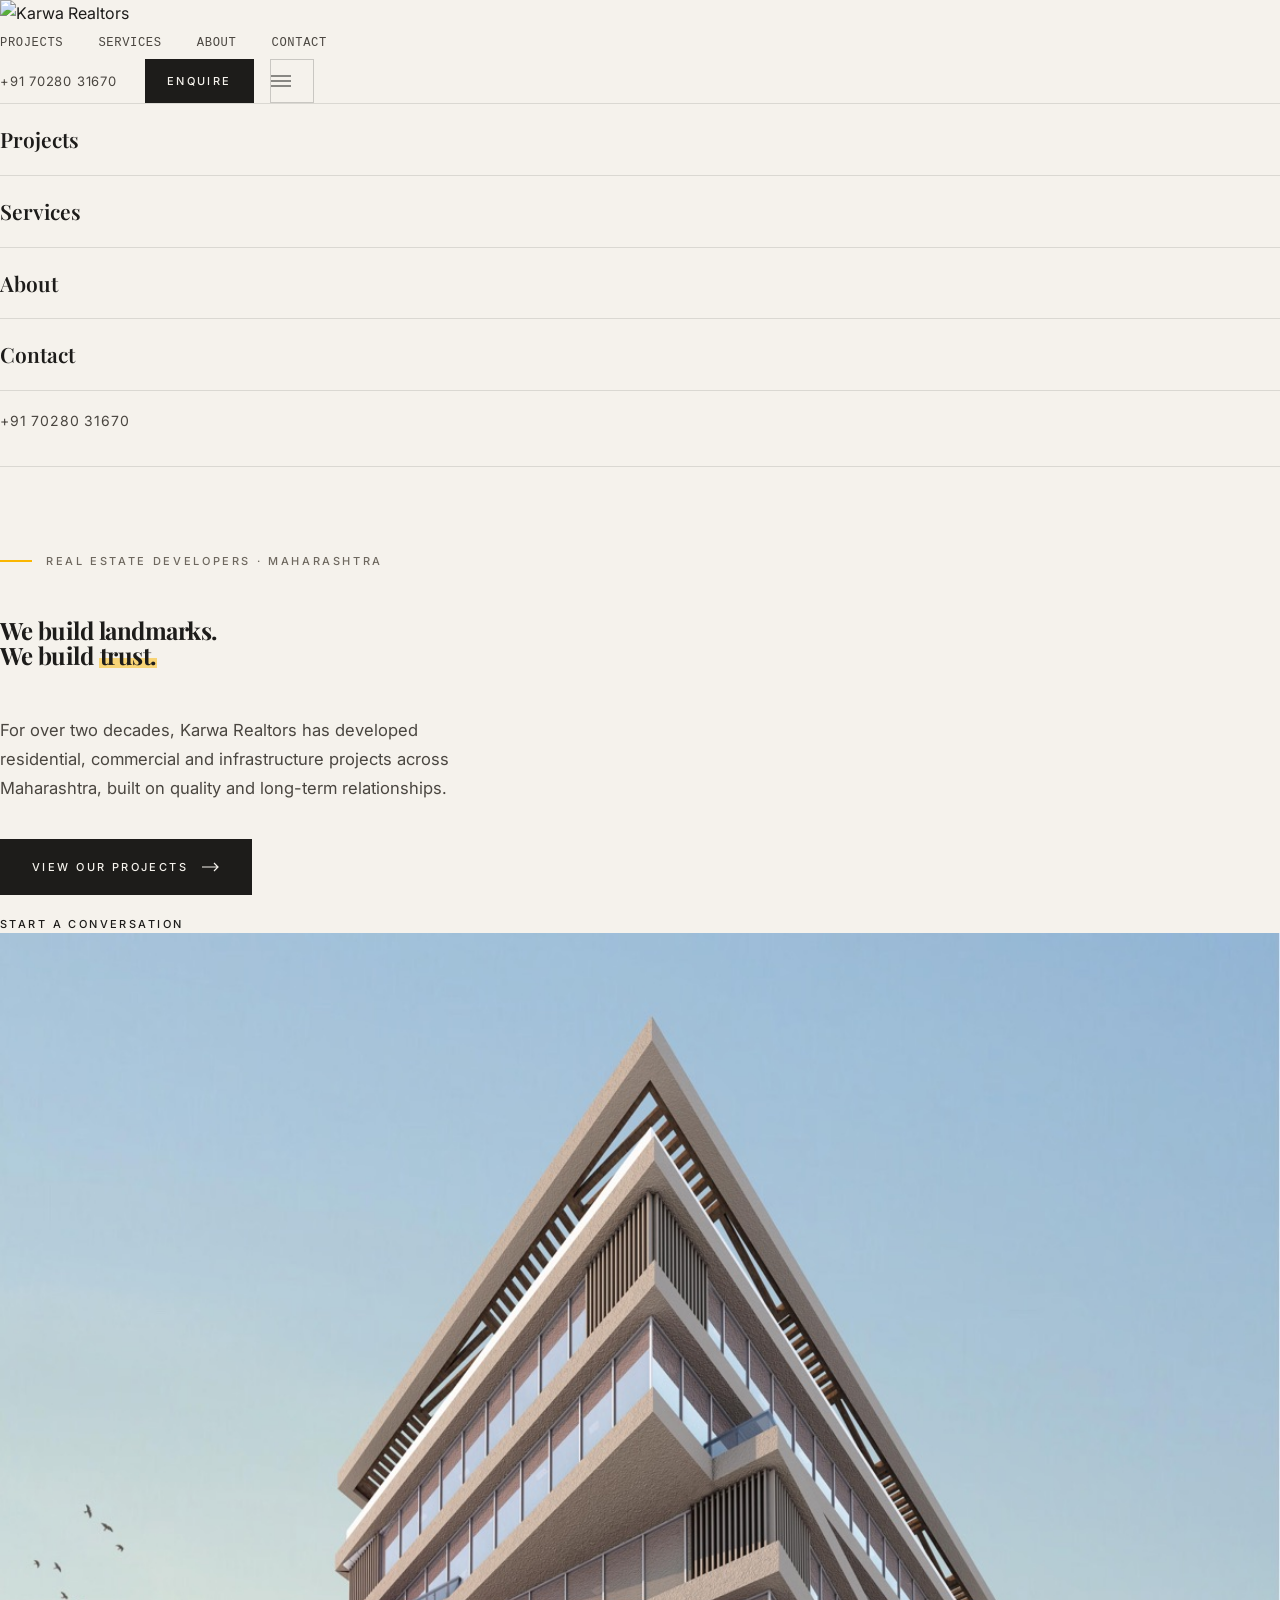
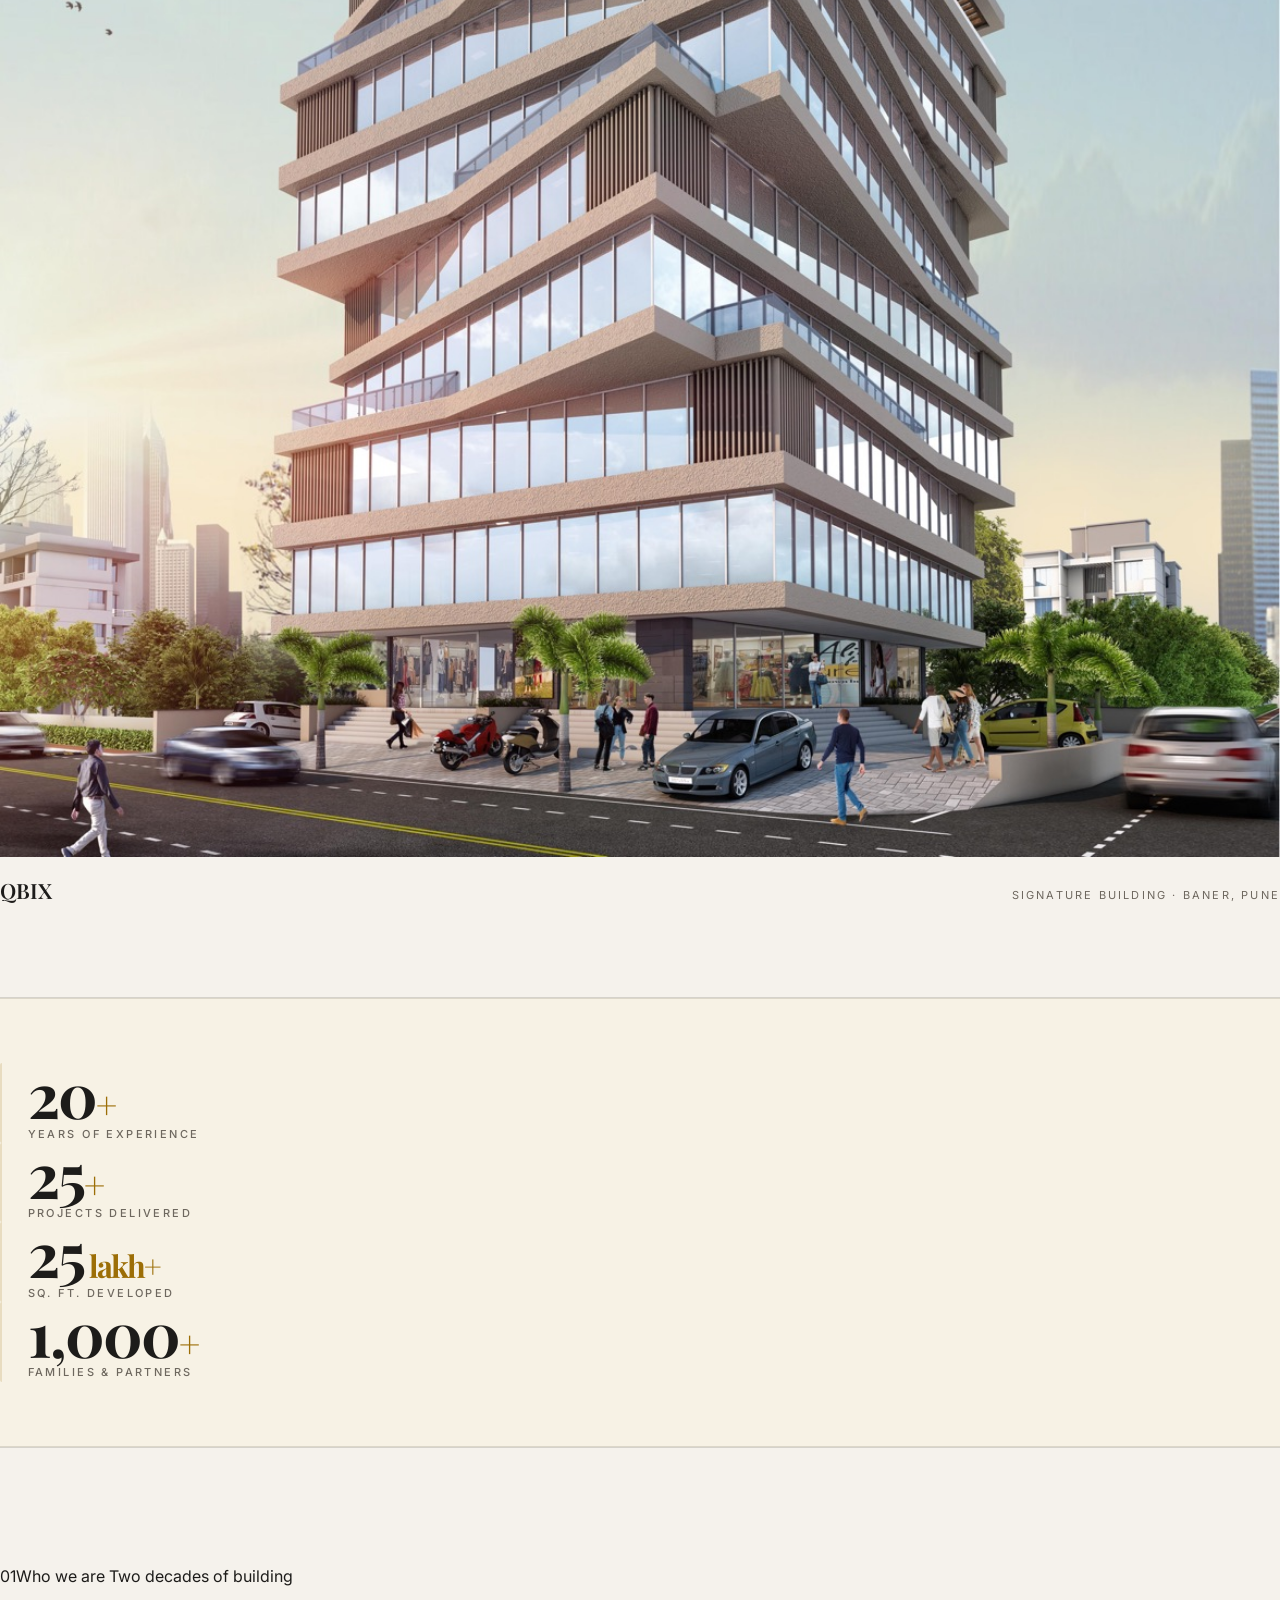
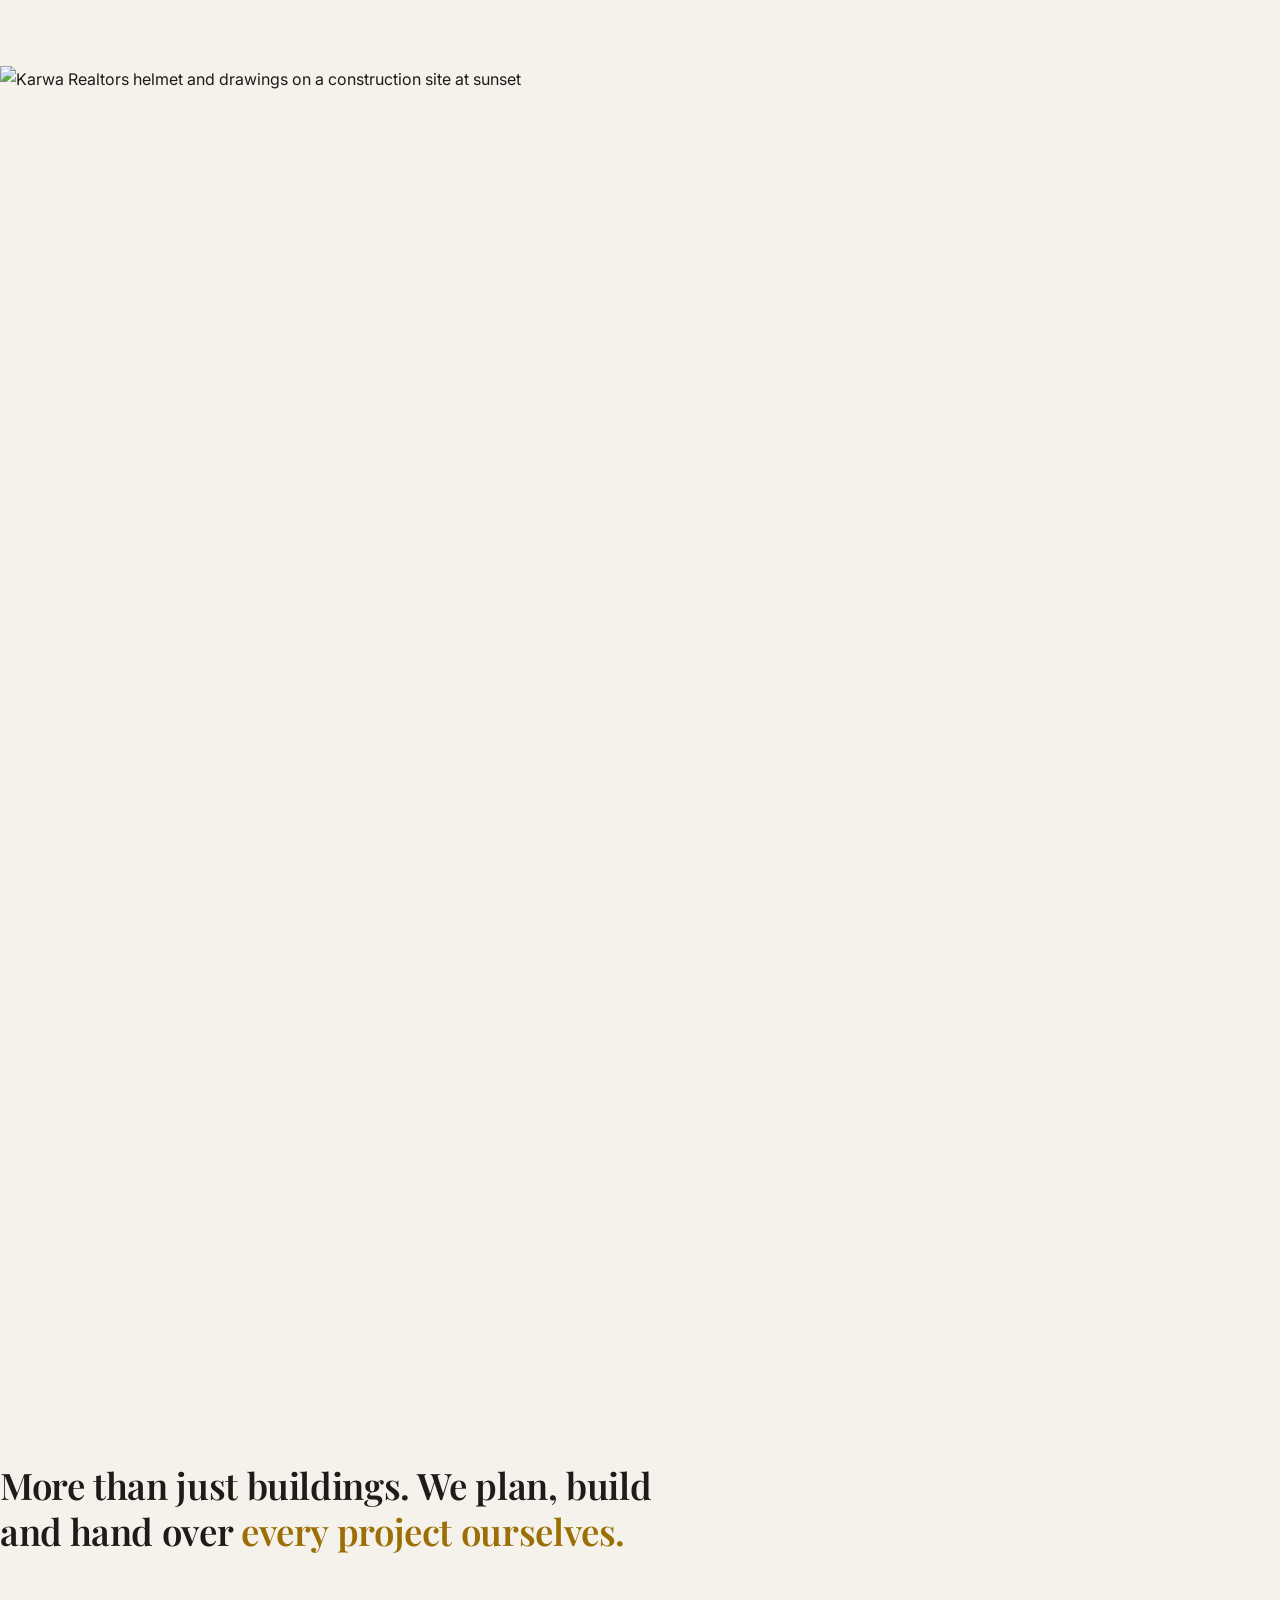
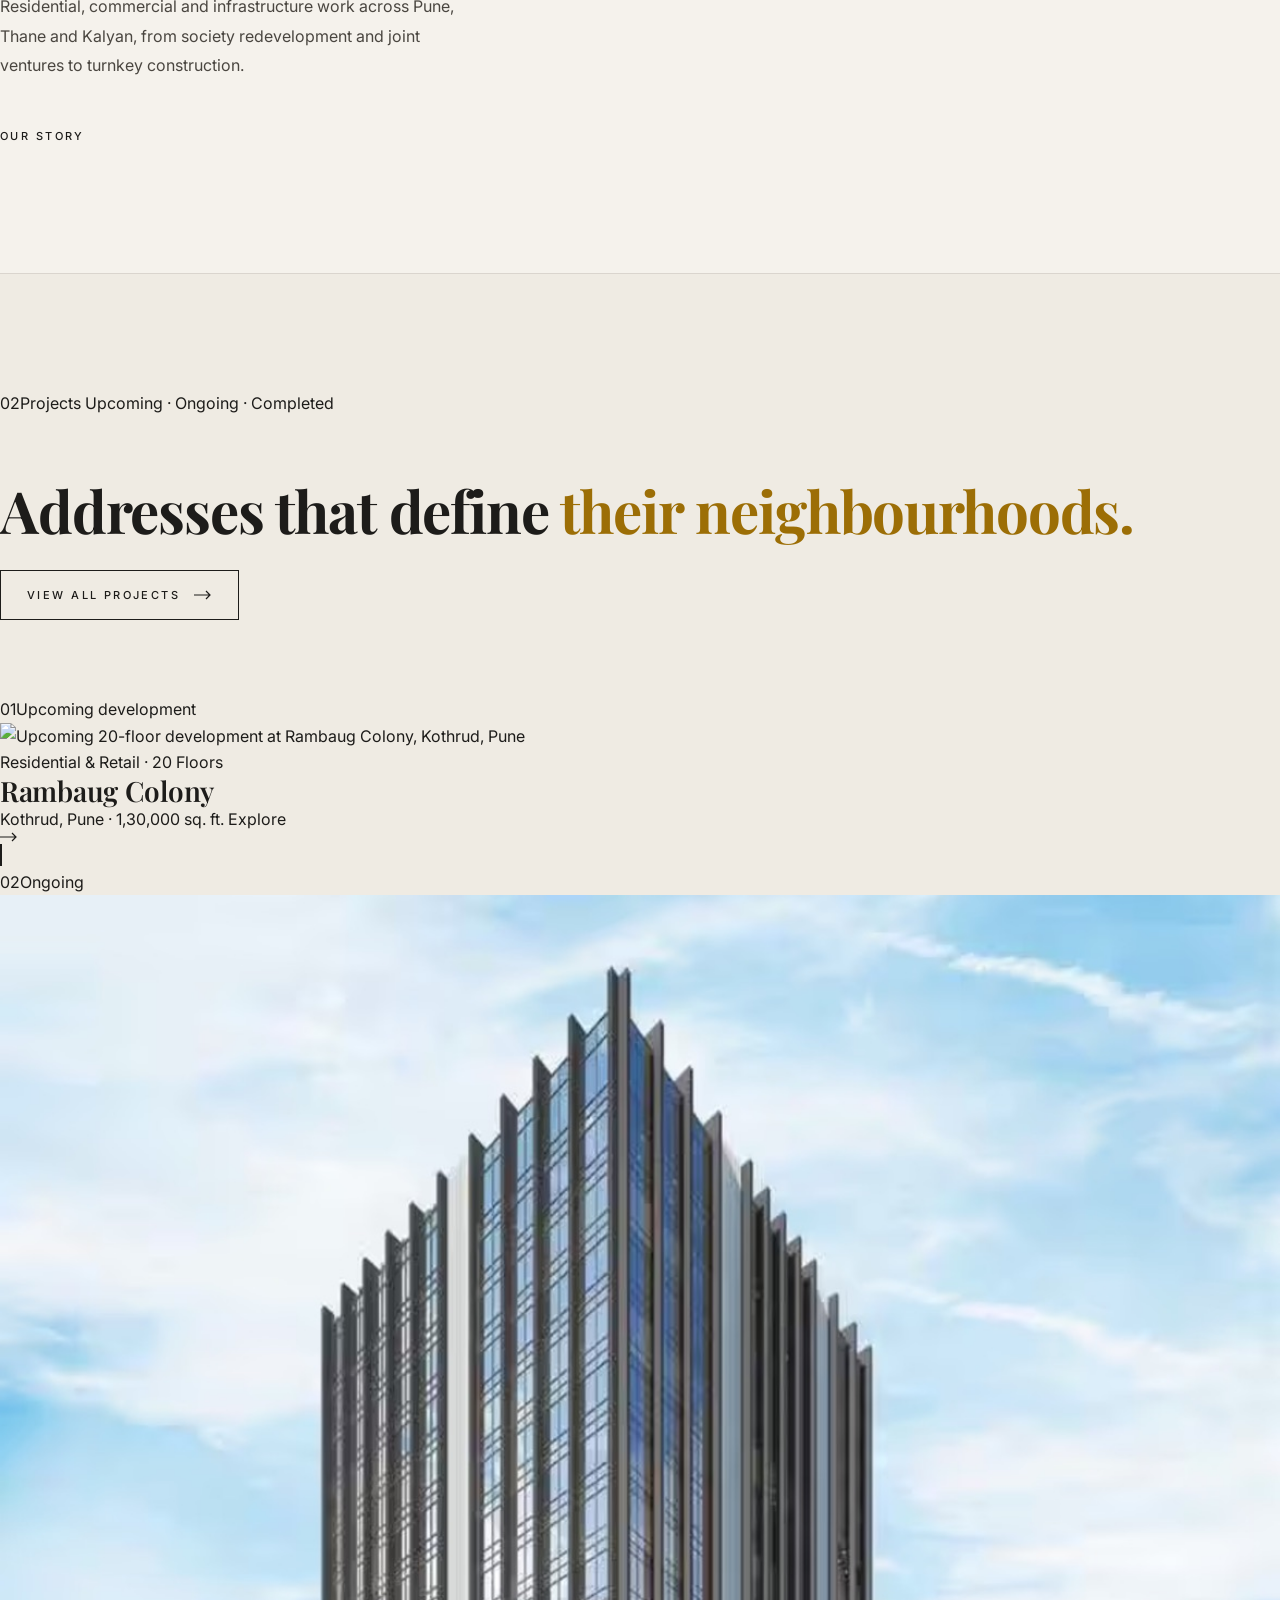
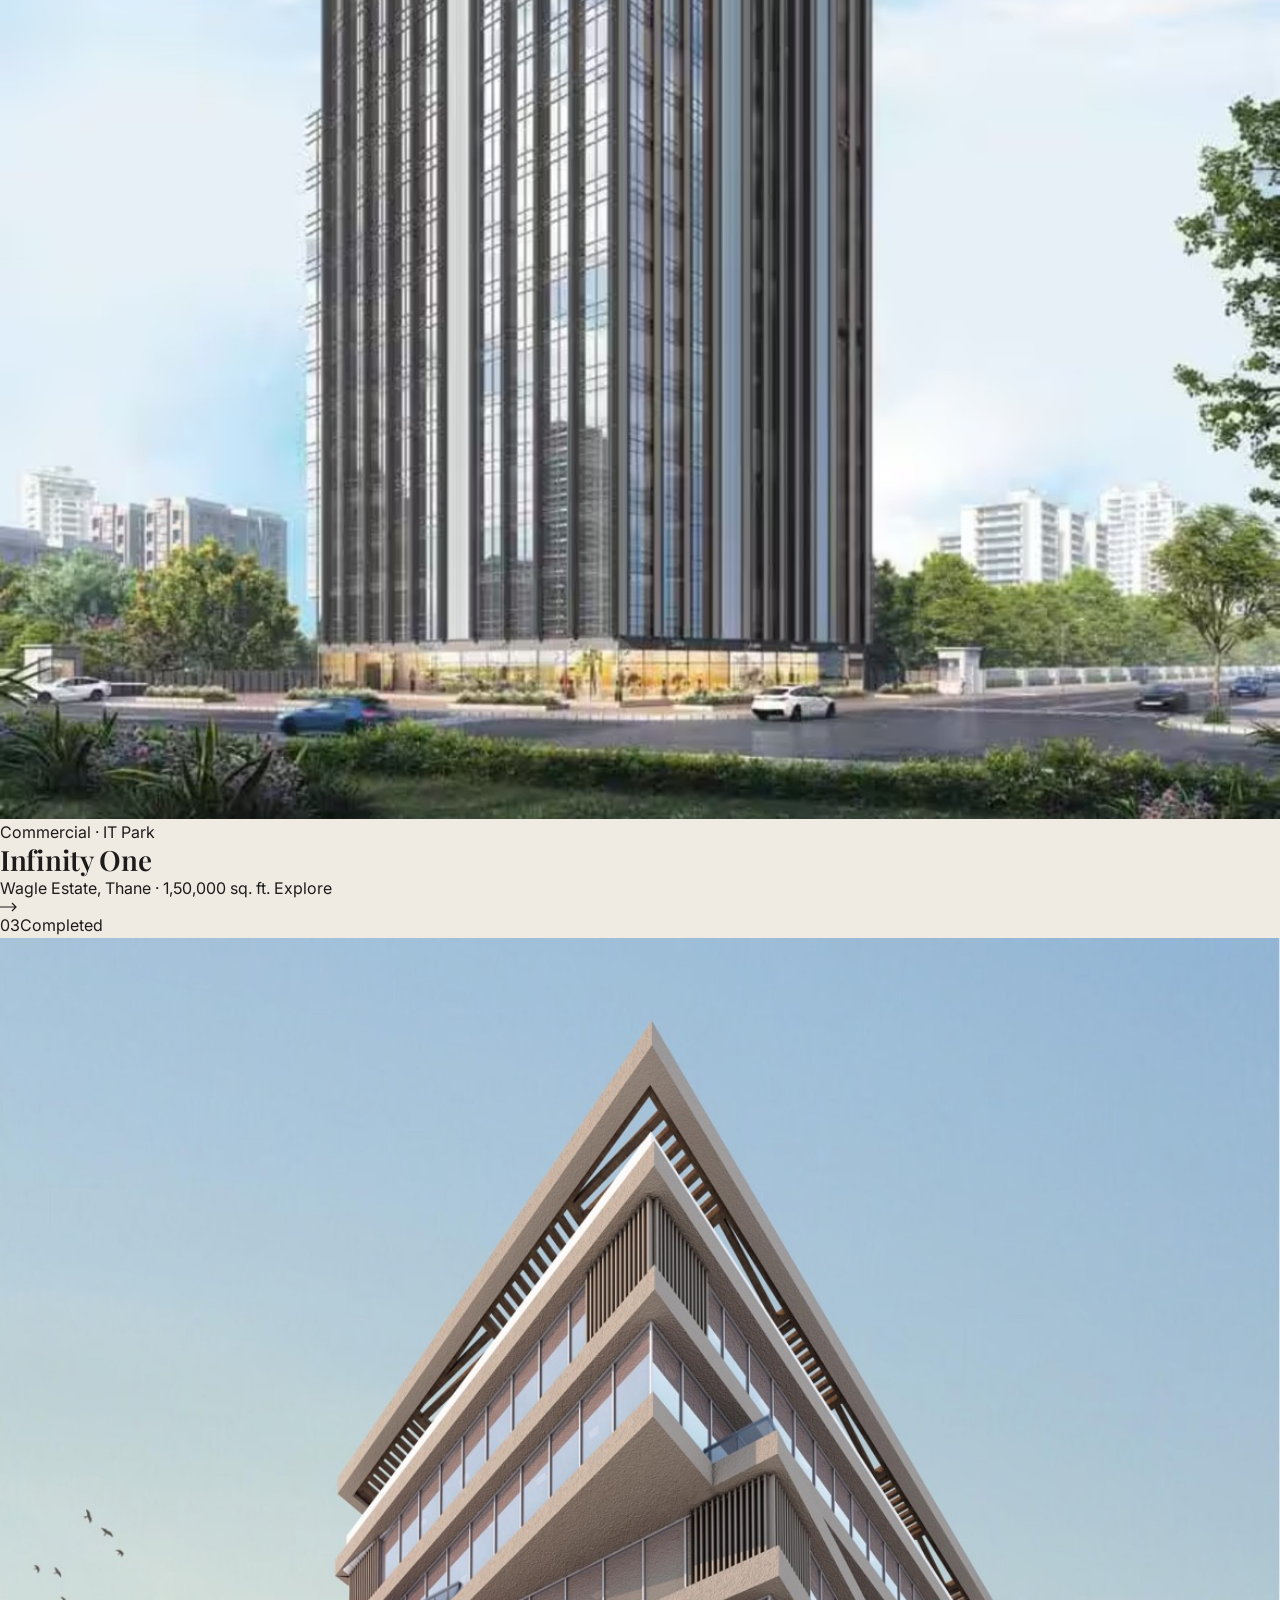
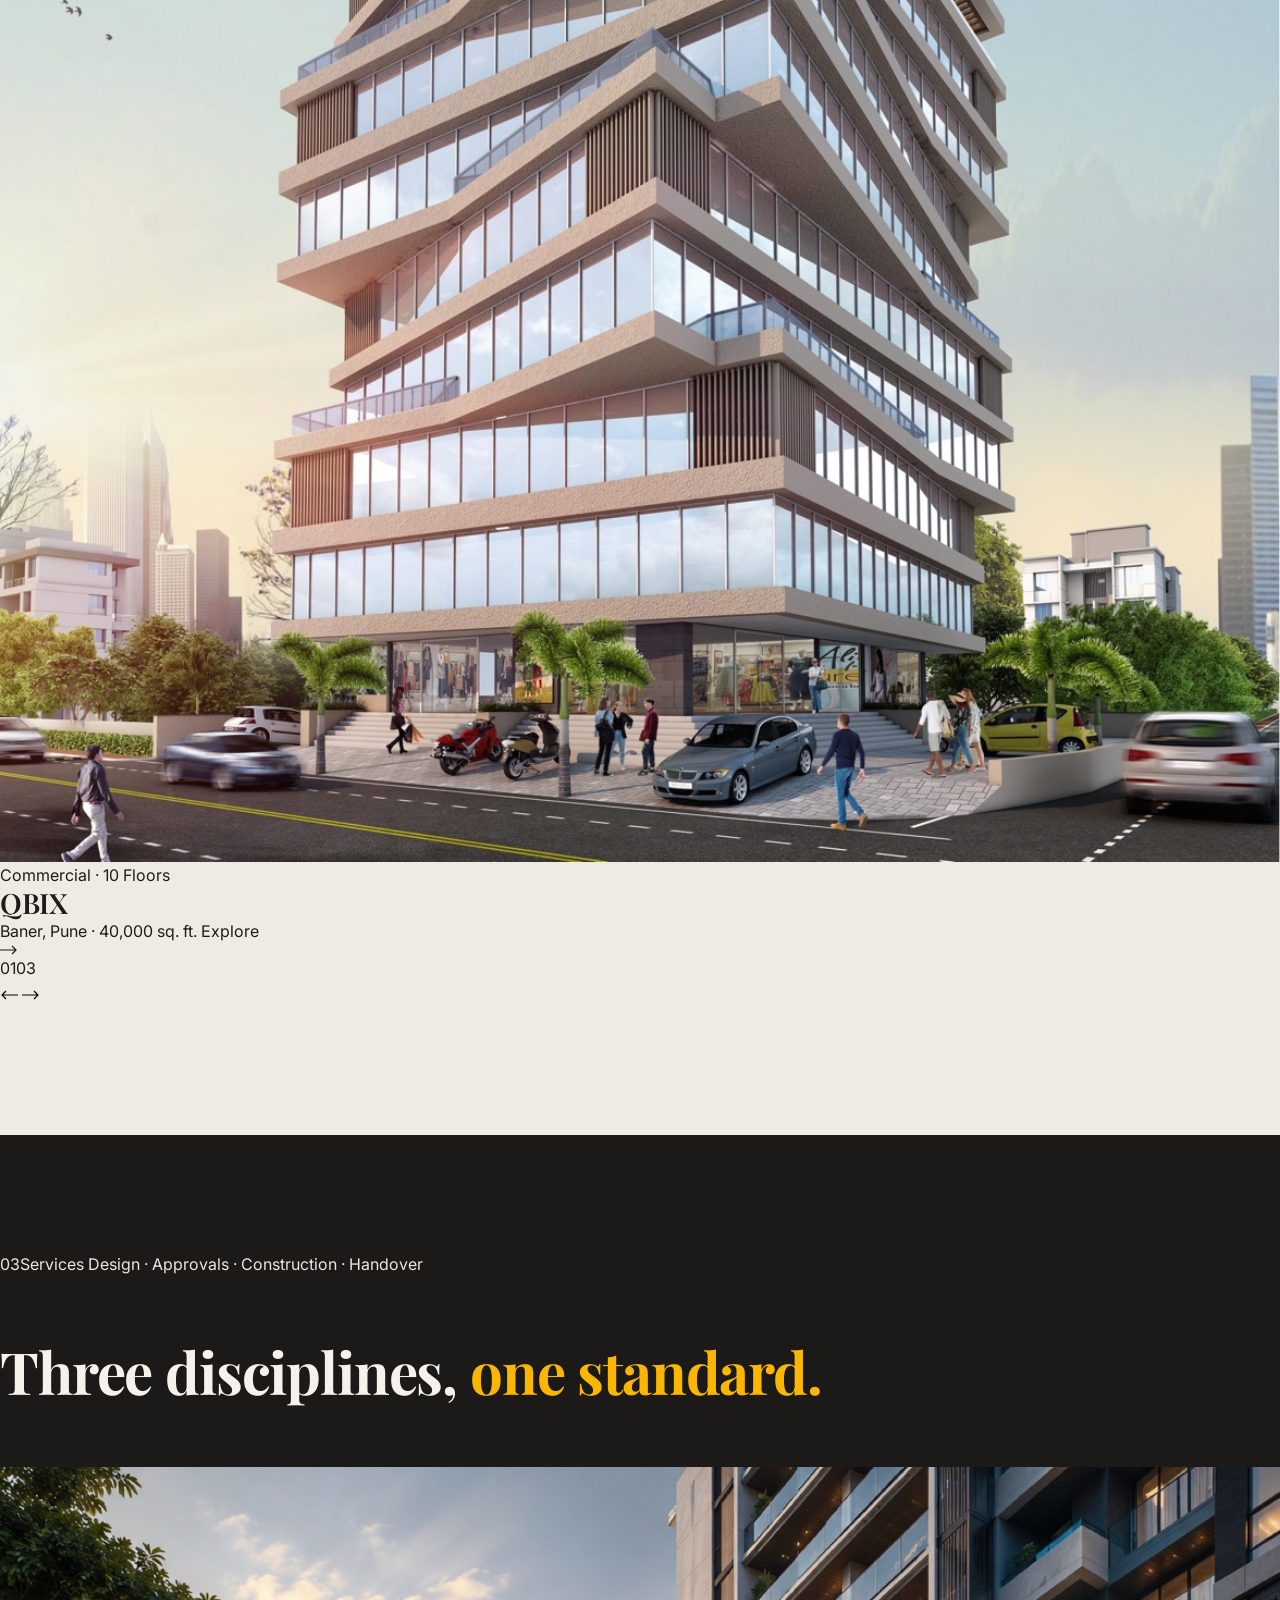
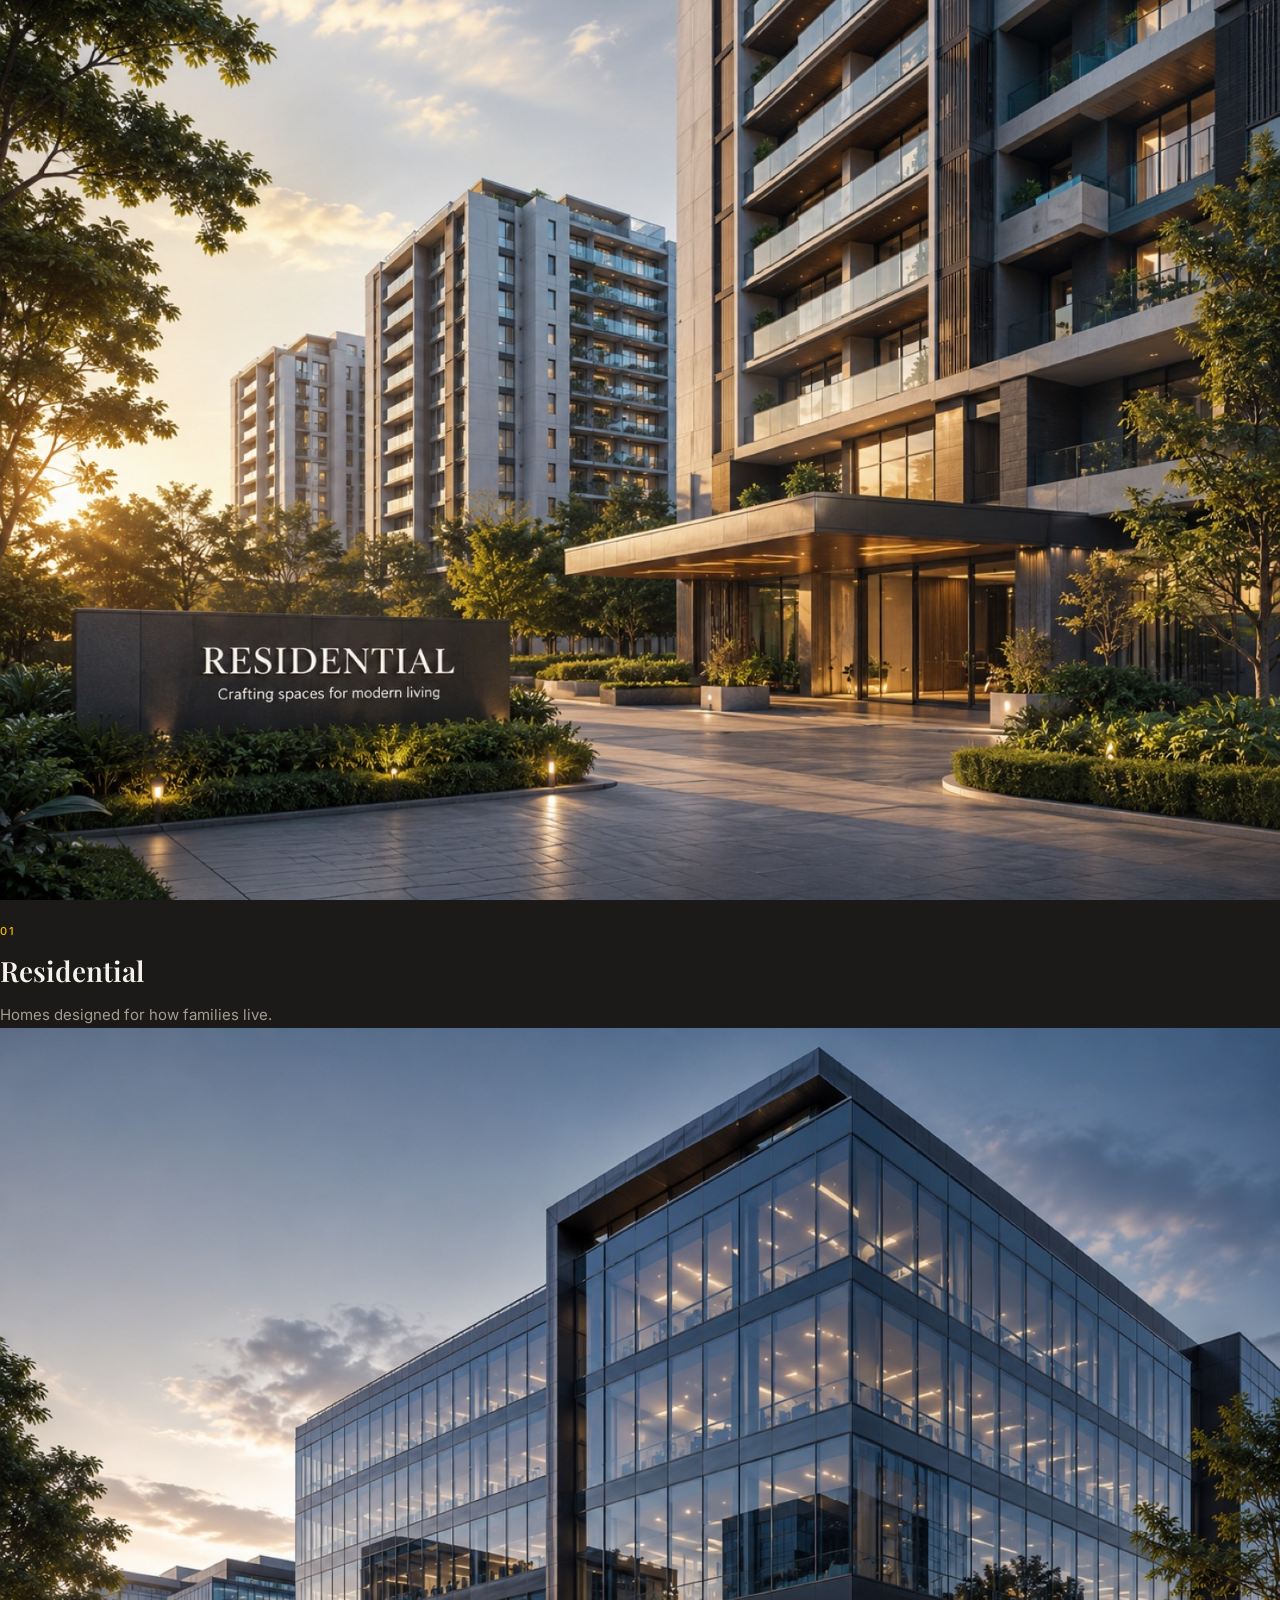
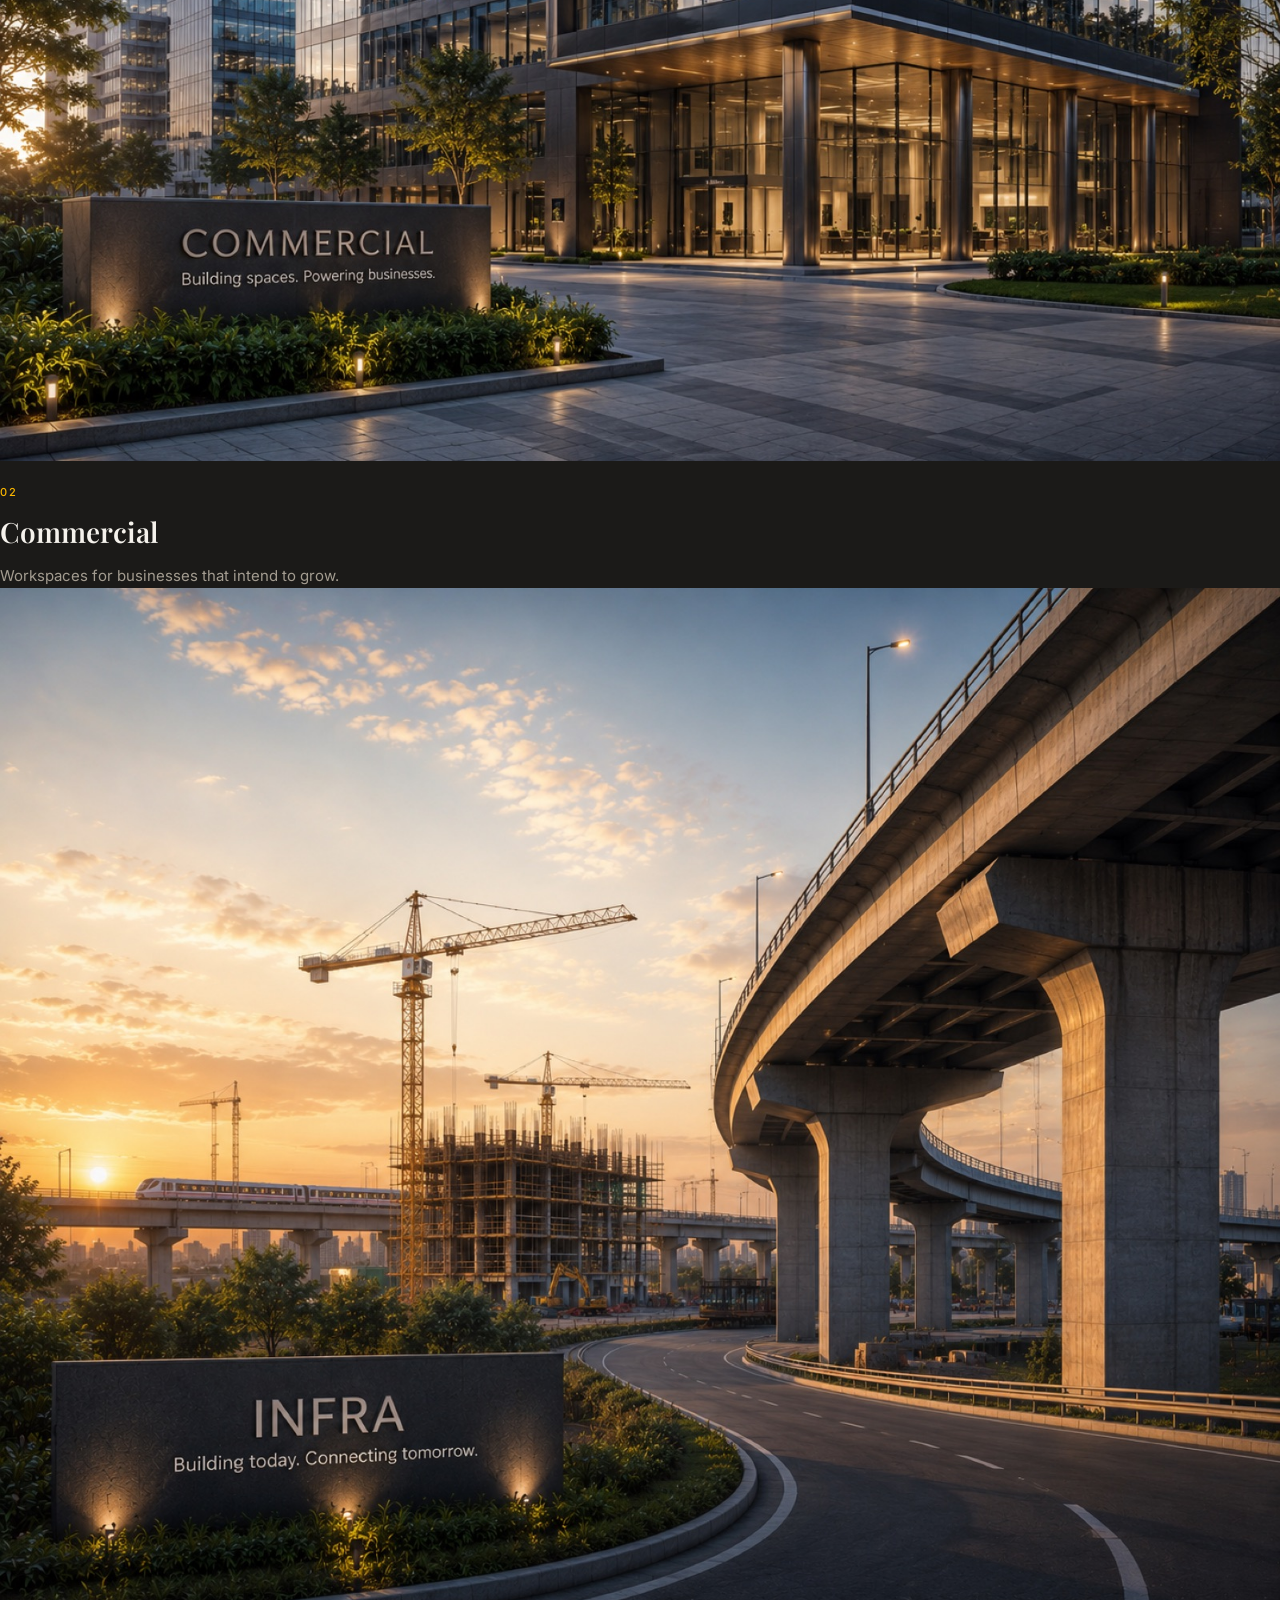
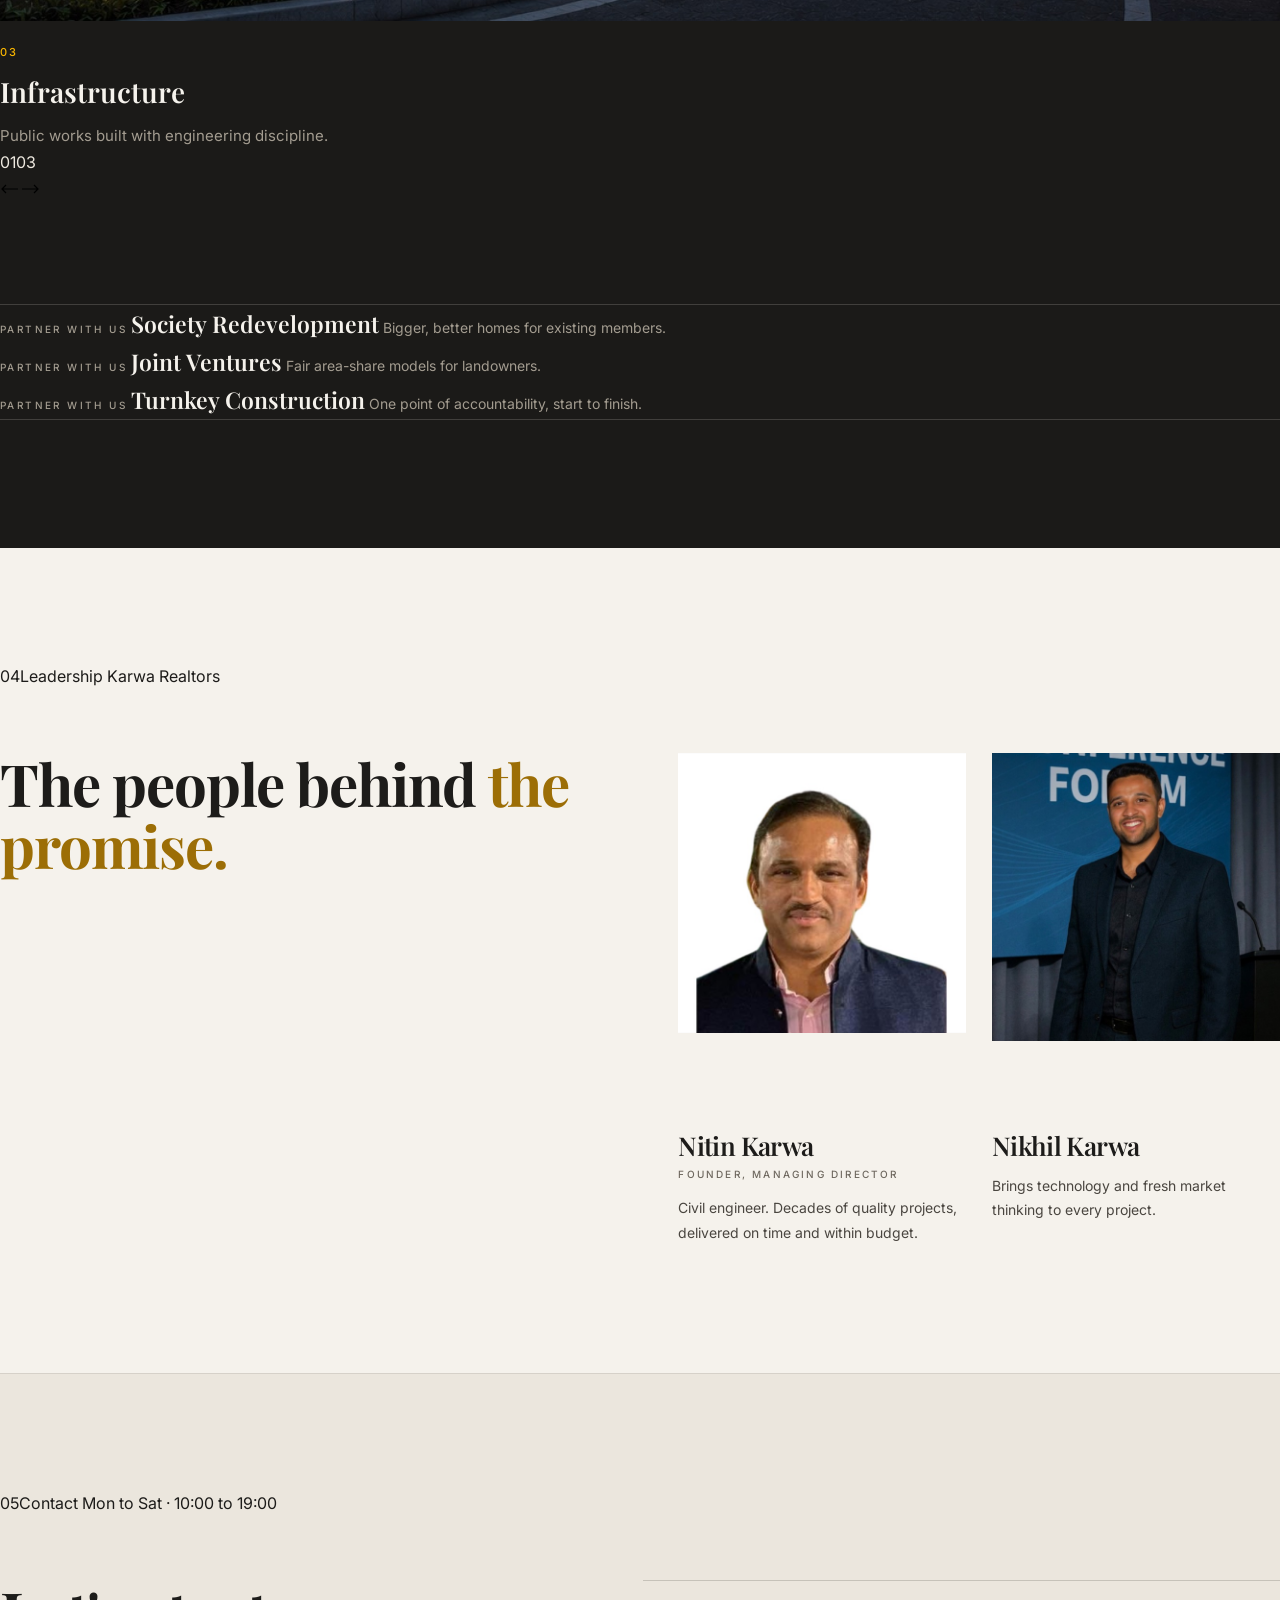
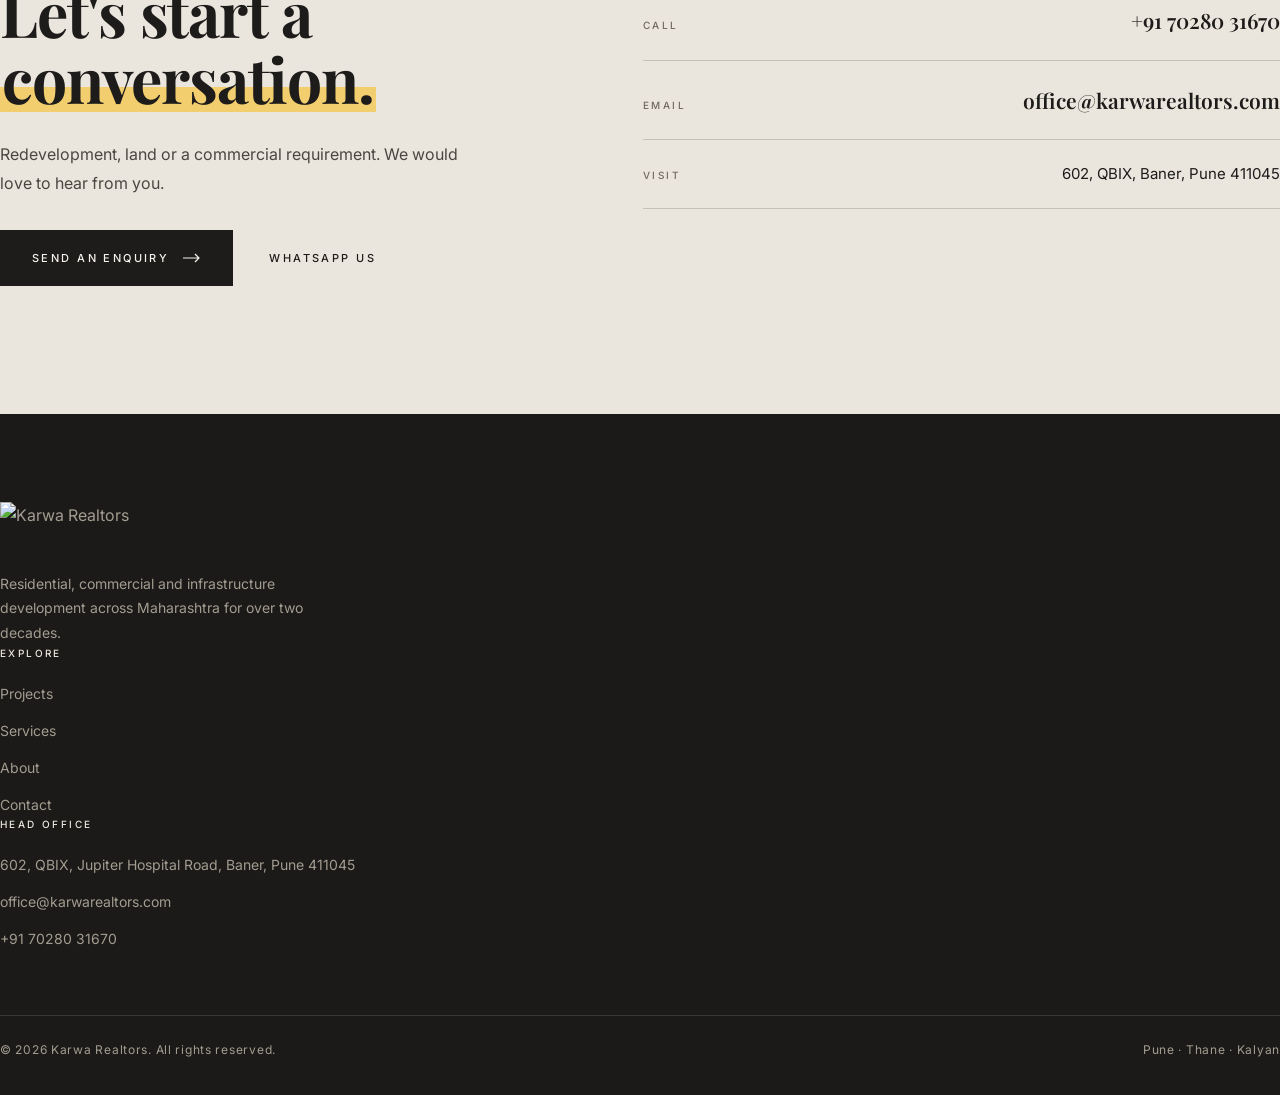
==== commit 41ab7cd1: "Add files via upload" ====
--- a/karwa-realtors-website/index.html
+++ b/karwa-realtors-website/index.html
@@ -1,290 +1,369 @@
 <!DOCTYPE html>
 <html lang="en">
 <head>
-<meta charset="UTF-8">
-<meta name="viewport" content="width=device-width, initial-scale=1.0">
+<meta charset="utf-8">
+<meta name="viewport" content="width=device-width, initial-scale=1">
 <title>Karwa Realtors | Real Estate Developers in Pune &amp; Maharashtra</title>
-<meta name="description" content="Karwa Realtors has been developing residential, commercial and infrastructure projects across Maharashtra for over two decades. 25+ projects and 25 lakh+ sq. ft. delivered.">
-<meta property="og:title" content="Karwa Realtors | Building Landmarks, Earning Trust">
-<meta property="og:description" content="Residential, commercial and infrastructure development across Maharashtra for over two decades.">
+<meta name="description" content="Karwa Realtors has developed residential, commercial and infrastructure projects across Maharashtra for over two decades. 25+ projects and 25 lakh+ sq. ft. delivered.">
+<link rel="canonical" href="https://www.karwarealtors.com/">
+<meta property="og:type" content="website">
+<meta property="og:site_name" content="Karwa Realtors">
+<meta property="og:title" content="Karwa Realtors | Real Estate Developers in Pune &amp; Maharashtra">
+<meta property="og:description" content="Karwa Realtors has developed residential, commercial and infrastructure projects across Maharashtra for over two decades. 25+ projects and 25 lakh+ sq. ft. delivered.">
+<meta property="og:url" content="https://www.karwarealtors.com/">
+<meta property="og:image" content="https://www.karwarealtors.com/images/projects/qbix.jpg">
+<meta name="theme-color" content="#F5F2EC">
+<link rel="icon" type="image/svg+xml" href="favicon.svg">
 <link rel="preconnect" href="https://fonts.googleapis.com">
 <link rel="preconnect" href="https://fonts.gstatic.com" crossorigin>
-<link href="https://fonts.googleapis.com/css2?family=Bricolage+Grotesque:opsz,wght@12..96,400..800&family=Instrument+Serif:ital@0;1&family=Manrope:wght@400..800&family=IBM+Plex+Mono:wght@400;500&display=swap" rel="stylesheet">
+<link href="https://fonts.googleapis.com/css2?family=Playfair+Display:wght@500;600;700&amp;family=Inter:wght@400;500;600&amp;display=swap" rel="stylesheet">
 <link rel="stylesheet" href="css/style.css">
-<link rel="icon" type="image/svg+xml" href="favicon.svg">
-<link rel="canonical" href="https://www.karwarealtors.com/">
-<meta property="og:url" content="https://www.karwarealtors.com/">
-<meta property="og:image" content="https://www.karwarealtors.com/images/projects/infinity-one.jpg">
-<meta property="og:type" content="website">
 </head>
 <body>
-
-<!-- Loader -->
-<div class="loader" aria-hidden="true">
-  <svg viewBox="0 0 100 84" xmlns="http://www.w3.org/2000/svg">
-    <path d="M8 40 L50 6 L92 40"/>
-    <path d="M20 63 L50 39 L80 63"/>
-    <g class="loader-win"><rect x="40.5" y="59" width="8.5" height="8.5"/><rect x="51.5" y="59" width="8.5" height="8.5"/><rect x="40.5" y="70" width="8.5" height="8.5"/><rect x="51.5" y="70" width="8.5" height="8.5"/></g>
-  </svg>
-  <div class="loader-word">Karwa Realtors</div>
+<div class="kr" style="font-family: 'Inter', system-ui, sans-serif; color: #1D1C1A; background: #F5F2EC; font-weight: 400; -webkit-font-smoothing: antialiased; overflow-x: hidden">
+
+  <!-- ================= HEADER ================= -->
+  <header style="border-bottom: 1px solid rgba(29,28,26,.12)">
+    <div class="wrap hdr">
+      <a href="#top" aria-label="Karwa Realtors home" style="display: flex">
+        <img class="logo" src="images/brand/logo.png" alt="Karwa Realtors">
+      </a>
+      <nav class="nav" aria-label="Primary" style="font-size: 12px; font-weight: 400; letter-spacing: .2em; text-transform: uppercase">
+        <a href="projects.html" style="color: #4A4640">Projects</a>
+        <a href="#services" style="color: #4A4640">Services</a>
+        <a href="#about" style="color: #4A4640">About</a>
+        <a href="#contact" style="color: #4A4640">Contact</a>
+      </nav>
+      <div style="display: flex; align-items: center; gap: 16px">
+        <a class="hide-md" href="tel:+917028031670" style="font-size: 13px; font-weight: 400; letter-spacing: .06em; color: #4A4640; margin-right: 12px">+91 70280 31670</a>
+        <a class="btn-dark" href="#contact" style="display: inline-flex; align-items: center; min-height: 44px; padding: 0 22px; background: #1D1C1A; color: #F5F2EC; font-size: 11px; font-weight: 500; letter-spacing: .22em; text-transform: uppercase">Enquire</a>
+        <button class="menu-btn" type="button" aria-label="Open menu" id="menu-btn" aria-expanded="false" aria-controls="mobile-menu" style="width: 44px; height: 44px; align-items: center; justify-content: center; background: transparent; border: 1px solid rgba(29,28,26,.2); cursor: pointer; padding: 0">
+          <svg width="20" height="12" viewBox="0 0 20 12" fill="none" stroke="#1D1C1A" stroke-width="1.2" aria-hidden="true"><path d="M0 1h20M0 6h20M0 11h20"></path></svg>
+        </button>
+      </div>
+    </div>
+    <nav id="mobile-menu" hidden aria-label="Mobile" class="wrap" style="display: flex; flex-direction: column; padding-bottom: 16px">
+        <a href="projects.html" style="padding: 18px 0; border-top: 1px solid rgba(29,28,26,.12); font-family: 'Playfair Display', Georgia, serif; font-weight: 600; font-size: 21px">Projects</a>
+        <a href="#services" style="padding: 18px 0; border-top: 1px solid rgba(29,28,26,.12); font-family: 'Playfair Display', Georgia, serif; font-weight: 600; font-size: 21px">Services</a>
+        <a href="#about" style="padding: 18px 0; border-top: 1px solid rgba(29,28,26,.12); font-family: 'Playfair Display', Georgia, serif; font-weight: 600; font-size: 21px">About</a>
+        <a href="#contact" style="padding: 18px 0; border-top: 1px solid rgba(29,28,26,.12); font-family: 'Playfair Display', Georgia, serif; font-weight: 600; font-size: 21px">Contact</a>
+        <a href="tel:+917028031670" style="padding: 18px 0; border-top: 1px solid rgba(29,28,26,.12); font-size: 14px; letter-spacing: .06em; color: #4A4640">+91 70280 31670</a>
+      </nav>
+  </header>
+
+  <!-- ================= HERO ================= -->
+  <section id="top" class="wrap" style="padding-top: clamp(40px, 6vw, 88px); padding-bottom: clamp(56px, 7vw, 104px)">
+    <div class="hero-grid">
+      <div style="display: flex; flex-direction: column; justify-content: space-between; gap: clamp(32px, 4vw, 48px); padding-top: 8px">
+        <div style="display: flex; align-items: center; gap: 14px; font-size: 11px; font-weight: 500; letter-spacing: .24em; text-transform: uppercase; color: #6E685F">
+          <span style="width: 32px; height: 2px; background: #FAB600; flex: none"></span>
+          <span>Real Estate Developers<span class="hide-sm"> · Maharashtra</span></span>
+        </div>
+        <h1 class="h1" style="margin: 0; font-family: 'Playfair Display', Georgia, serif; font-weight: 700; line-height: 1.04; letter-spacing: -.02em; color: #1D1C1A; text-wrap: balance">We build landmarks.<br>We build <span style="background: linear-gradient(transparent 60%, rgba(250,182,0,.5) 60%, rgba(250,182,0,.5) 90%, transparent 90%); padding: 0 .04em; -webkit-box-decoration-break: clone; box-decoration-break: clone">trust.</span></h1>
+        <div style="display: flex; flex-direction: column; gap: 36px; max-width: 470px">
+          <p style="margin: 0; font-size: clamp(16px, 1.3vw, 18px); line-height: 1.75; color: #4A4640; text-wrap: pretty">For over two decades, Karwa Realtors has developed residential, commercial and infrastructure projects across Maharashtra, built on quality and long-term relationships.</p>
+          <div style="display: flex; align-items: center; gap: 20px 36px; flex-wrap: wrap">
+            <a class="btn-dark" href="projects.html" style="display: inline-flex; align-items: center; gap: 14px; min-height: 56px; padding: 0 32px; background: #1D1C1A; color: #F5F2EC; font-size: 11px; font-weight: 500; letter-spacing: .22em; text-transform: uppercase">View our projects
+              <svg width="18" height="10" viewBox="0 0 18 10" fill="none" stroke="currentColor" stroke-width="1.2" aria-hidden="true"><path d="M0 5h16M12 1l4 4-4 4"></path></svg>
+            </a>
+            <a class="lnk" href="#contact" style="font-size: 11px; font-weight: 500; letter-spacing: .22em; text-transform: uppercase; color: #1D1C1A">Start a conversation</a>
+          </div>
+        </div>
+      </div>
+
+      <figure style="margin: 0; display: flex; flex-direction: column; gap: 16px">
+        <div class="frame hero-img">
+          <div style="position: relative">
+            <img src="images/projects/qbix.jpg" alt="QBIX, 10-floor commercial tower in Baner, Pune" style="width: 100%; height: 100%; object-fit: cover; object-position: 50% 40%">
+          </div>
+        </div>
+        <figcaption style="display: flex; justify-content: space-between; align-items: baseline; gap: 8px 16px; flex-wrap: wrap">
+          <span style="font-family: 'Playfair Display', Georgia, serif; font-size: 21px; font-weight: 600; color: #1D1C1A">QBIX</span>
+          <span style="font-size: 11px; font-weight: 400; letter-spacing: .2em; text-transform: uppercase; color: #6E685F">Signature Building · Baner, Pune</span>
+        </figcaption>
+      </figure>
+    </div>
+  </section>
+
+  <!-- ================= STATS ================= -->
+  <section aria-label="Karwa Realtors in numbers" style="border-top: 1px solid rgba(29,28,26,.12); border-bottom: 1px solid rgba(29,28,26,.12); background: #EFEBE3">
+    <div class="wrap stats">
+      <div class="stat">
+        <div class="stat-num" style="font-family: 'Playfair Display', Georgia, serif; font-weight: 700; line-height: 1; color: #1D1C1A">20<span style="font-size: .6em; color: #9C6E06">+</span></div>
+        <div style="font-size: 11px; font-weight: 500; letter-spacing: .22em; text-transform: uppercase; color: #6E685F">Years of experience</div>
+      </div>
+      <div class="stat">
+        <div class="stat-num" style="font-family: 'Playfair Display', Georgia, serif; font-weight: 700; line-height: 1; color: #1D1C1A">25<span style="font-size: .6em; color: #9C6E06">+</span></div>
+        <div style="font-size: 11px; font-weight: 500; letter-spacing: .22em; text-transform: uppercase; color: #6E685F">Projects delivered</div>
+      </div>
+      <div class="stat">
+        <div class="stat-num" style="font-family: 'Playfair Display', Georgia, serif; font-weight: 700; line-height: 1; color: #1D1C1A">25<span style="font-size: .5em; color: #9C6E06"> lakh+</span></div>
+        <div style="font-size: 11px; font-weight: 500; letter-spacing: .22em; text-transform: uppercase; color: #6E685F">Sq. ft. developed</div>
+      </div>
+      <div class="stat">
+        <div class="stat-num" style="font-family: 'Playfair Display', Georgia, serif; font-weight: 700; line-height: 1; color: #1D1C1A">1,000<span style="font-size: .6em; color: #9C6E06">+</span></div>
+        <div style="font-size: 11px; font-weight: 500; letter-spacing: .22em; text-transform: uppercase; color: #6E685F">Families &amp; partners</div>
+      </div>
+    </div>
+  </section>
+
+  <!-- ================= 01 WHO WE ARE ================= -->
+  <section id="about" class="wrap" style="padding-top: clamp(72px, 9vw, 128px); padding-bottom: clamp(80px, 10vw, 152px)">
+    <div class="rail" style="margin-bottom: clamp(40px, 6vw, 88px)">
+      <span style="width: 8px; height: 8px; background: #FAB600"></span>
+      <span>01</span><span>Who we are</span>
+      <span class="r">Two decades of building</span>
+    </div>
+    <div class="intro-grid">
+      <figure style="margin: 0">
+        <div class="frame" style="aspect-ratio: 11 / 12">
+          <div>
+            <img src="images/about/karwa-site.jpg" alt="Karwa Realtors helmet and drawings on a construction site at sunset" style="width: 100%; height: 100%; object-fit: cover; object-position: 30% 50%">
+          </div>
+        </div>
+      </figure>
+      <div style="display: flex; flex-direction: column; gap: clamp(28px, 3vw, 40px); min-width: 0">
+        <h2 style="margin: 0; font-family: 'Playfair Display', Georgia, serif; font-weight: 600; font-size: clamp(26px, 2.86vw, 40px); line-height: 1.25; letter-spacing: -.01em; color: #1D1C1A; text-wrap: balance">More than just buildings. We plan, build and hand over <span style="color: #9C6E06">every project ourselves.</span></h2>
+        <p class="hide-sm" style="margin: 0; font-size: 16px; line-height: 1.85; color: #4A4640; max-width: 480px">Residential, commercial and infrastructure work across Pune, Thane and Kalyan, from society redevelopment and joint ventures to turnkey construction.</p>
+        <div style="display: flex; gap: 40px; flex-wrap: wrap; padding-top: 8px">
+          <a class="lnk" href="#leadership" style="font-size: 11px; font-weight: 500; letter-spacing: .22em; text-transform: uppercase; color: #1D1C1A">Our story</a>
+        </div>
+      </div>
+    </div>
+  </section>
+
+  <!-- ================= 02 PROJECTS (three landmarks) ================= -->
+  <section id="projects" style="background: #EFEBE3; border-top: 1px solid rgba(29,28,26,.10)">
+    <div class="wrap" style="padding-top: clamp(72px, 9vw, 128px); padding-bottom: clamp(80px, 10vw, 152px)">
+      <div class="rail" style="margin-bottom: clamp(40px, 5vw, 72px)">
+        <span style="width: 8px; height: 8px; background: #FAB600"></span>
+        <span>02</span><span>Projects</span>
+        <span class="r">Upcoming · Ongoing · Completed</span>
+      </div>
+
+      <div style="display: flex; justify-content: space-between; align-items: flex-end; gap: 28px 32px; flex-wrap: wrap; margin-bottom: clamp(48px, 6vw, 88px)">
+        <h2 style="margin: 0; font-family: 'Playfair Display', Georgia, serif; font-weight: 700; font-size: clamp(35px, 4.54vw, 65px); line-height: 1.06; letter-spacing: -.02em">Addresses that define <span style="color: #9C6E06">their neighbourhoods.</span></h2>
+        <a class="btn-line" href="projects.html" style="display: inline-flex; align-items: center; gap: 14px; min-height: 50px; padding: 0 26px; border: 1px solid #1D1C1A; color: #1D1C1A; font-size: 11px; font-weight: 500; letter-spacing: .22em; text-transform: uppercase">View all projects
+          <svg width="18" height="10" viewBox="0 0 18 10" fill="none" stroke="currentColor" stroke-width="1.2" aria-hidden="true"><path d="M0 5h16M12 1l4 4-4 4"></path></svg>
+        </a>
+      </div>
+
+      <div class="cwrap show-wrap">
+      <div class="show track">
+
+        <a class="scol" href="projects.html#upcoming" style="color: #1D1C1A">
+          <span class="sdot" style="background: #FAB600"></span>
+          <div class="slabel"><span>01</span><span>Upcoming development</span></div>
+          <div class="frame sframe"><div><img src="images/projects/rambaug-colony.jpg" alt="Upcoming 20-floor development at Rambaug Colony, Kothrud, Pune" style="width: 100%; height: 100%; object-fit: cover"></div></div>
+          <div class="sbody">
+            <span class="stype">Residential &amp; Retail · 20 Floors</span>
+            <h3 style="margin: 0; font-family: 'Playfair Display', Georgia, serif; font-weight: 600; font-size: clamp(25px, 2.18vw, 31px); line-height: 1.08; letter-spacing: -.01em">Rambaug Colony</h3>
+            <span class="smeta">Kothrud, Pune · 1,30,000 sq. ft.</span>
+            <span class="smore">Explore <svg width="18" height="10" viewBox="0 0 18 10" fill="none" stroke="currentColor" stroke-width="1.2" aria-hidden="true"><path d="M0 5h16M12 1l4 4-4 4"></path></svg></span>
+          </div>
+        </a>
+
+        <a class="scol" href="projects.html#ongoing" style="color: #1D1C1A">
+          <span class="sdot" style="background: #EFEBE3; border: 1px solid #1D1C1A"></span>
+          <div class="slabel"><span>02</span><span>Ongoing</span></div>
+          <div class="frame sframe"><div><img src="images/projects/infinity-one.jpg" alt="Infinity One, IT park at Wagle Estate, Thane" style="width: 100%; height: 100%; object-fit: cover"></div></div>
+          <div class="sbody">
+            <span class="stype">Commercial · IT Park</span>
+            <h3 style="margin: 0; font-family: 'Playfair Display', Georgia, serif; font-weight: 600; font-size: clamp(25px, 2.18vw, 31px); line-height: 1.08; letter-spacing: -.01em">Infinity One</h3>
+            <span class="smeta">Wagle Estate, Thane · 1,50,000 sq. ft.</span>
+            <span class="smore">Explore <svg width="18" height="10" viewBox="0 0 18 10" fill="none" stroke="currentColor" stroke-width="1.2" aria-hidden="true"><path d="M0 5h16M12 1l4 4-4 4"></path></svg></span>
+          </div>
+        </a>
+
+        <a class="scol" href="projects.html#completed" style="color: #1D1C1A">
+          <span class="sdot" style="background: #1D1C1A"></span>
+          <div class="slabel"><span>03</span><span>Completed</span></div>
+          <div class="frame sframe"><div><img src="images/projects/qbix.jpg" alt="QBIX, 10-floor commercial tower in Baner, Pune" style="width: 100%; height: 100%; object-fit: cover"></div></div>
+          <div class="sbody">
+            <span class="stype">Commercial · 10 Floors</span>
+            <h3 style="margin: 0; font-family: 'Playfair Display', Georgia, serif; font-weight: 600; font-size: clamp(25px, 2.18vw, 31px); line-height: 1.08; letter-spacing: -.01em">QBIX</h3>
+            <span class="smeta">Baner, Pune · 40,000 sq. ft.</span>
+            <span class="smore">Explore <svg width="18" height="10" viewBox="0 0 18 10" fill="none" stroke="currentColor" stroke-width="1.2" aria-hidden="true"><path d="M0 5h16M12 1l4 4-4 4"></path></svg></span>
+          </div>
+        </a>
+
+      </div>
+        <div class="cctrl">
+          <div class="ccount"><span class="cpos">01</span><span class="cbar"><span class="cfill" style="width: 33.333%"></span></span><span class="ctot">03</span></div>
+          <div class="cbtns">
+            <button class="cbtn" type="button" aria-label="Previous" data-dir="-1"><svg width="18" height="10" viewBox="0 0 18 10" fill="none" stroke="currentColor" stroke-width="1.2" aria-hidden="true"><path d="M18 5H2M6 1L2 5l4 4"></path></svg></button>
+            <button class="cbtn" type="button" aria-label="Next" data-dir="1"><svg width="18" height="10" viewBox="0 0 18 10" fill="none" stroke="currentColor" stroke-width="1.2" aria-hidden="true"><path d="M0 5h16M12 1l4 4-4 4"></path></svg></button>
+          </div>
+        </div>
+      </div>
+    </div>
+  </section>
+
+<!-- ================= 03 SERVICES (dark) ================= -->
+  <section id="services" style="background: #1B1A18; color: #EDE8DF">
+    <div class="wrap" style="padding-top: clamp(72px, 9vw, 128px); padding-bottom: clamp(80px, 10vw, 152px)">
+      <div class="rail rail-d" style="margin-bottom: clamp(40px, 5vw, 72px)">
+        <span style="width: 8px; height: 8px; background: #FAB600"></span>
+        <span>03</span><span>Services</span>
+        <span class="r">Design · Approvals · Construction · Handover</span>
+      </div>
+
+      <h2 style="margin: 0 0 clamp(40px, 5vw, 72px); font-family: 'Playfair Display', Georgia, serif; font-weight: 700; font-size: clamp(35px, 4.54vw, 65px); line-height: 1.06; letter-spacing: -.02em; color: #F5F2EC; max-width: 880px">Three disciplines, <span style="color: #FAB600">one standard.</span></h2>
+
+      <div class="cwrap svc-wrap">
+      <div class="svc-cards track">
+        <a class="svc-card" href="#services" style="display: flex; flex-direction: column; gap: 22px; color: #EDE8DF">
+          <div class="frame-d svc-img"><div><img src="images/services/residential.jpg" alt="Residential towers at sunset" style="width: 100%; height: 100%; object-fit: cover"></div></div>
+          <div style="display: flex; flex-direction: column; gap: 8px">
+            <span style="font-size: 11px; font-weight: 500; letter-spacing: .22em; color: #FAB600">01</span>
+            <span style="font-family: 'Playfair Display', Georgia, serif; font-size: clamp(25px, 2.18vw, 31px); font-weight: 600; color: #F5F2EC">Residential</span>
+            <span style="font-size: 15px; line-height: 1.7; color: #A39C90">Homes designed for how families live.</span>
+          </div>
+        </a>
+        <a class="svc-card" href="#services" style="display: flex; flex-direction: column; gap: 22px; color: #EDE8DF">
+          <div class="frame-d svc-img"><div><img src="images/services/commercial.jpg" alt="Glass commercial office building" style="width: 100%; height: 100%; object-fit: cover"></div></div>
+          <div style="display: flex; flex-direction: column; gap: 8px">
+            <span style="font-size: 11px; font-weight: 500; letter-spacing: .22em; color: #FAB600">02</span>
+            <span style="font-family: 'Playfair Display', Georgia, serif; font-size: clamp(25px, 2.18vw, 31px); font-weight: 600; color: #F5F2EC">Commercial</span>
+            <span style="font-size: 15px; line-height: 1.7; color: #A39C90">Workspaces for businesses that intend to grow.</span>
+          </div>
+        </a>
+        <a class="svc-card" href="#services" style="display: flex; flex-direction: column; gap: 22px; color: #EDE8DF">
+          <div class="frame-d svc-img"><div><img src="images/services/infrastructure.jpg" alt="Flyover and cranes at sunrise" style="width: 100%; height: 100%; object-fit: cover"></div></div>
+          <div style="display: flex; flex-direction: column; gap: 8px">
+            <span style="font-size: 11px; font-weight: 500; letter-spacing: .22em; color: #FAB600">03</span>
+            <span style="font-family: 'Playfair Display', Georgia, serif; font-size: clamp(25px, 2.18vw, 31px); font-weight: 600; color: #F5F2EC">Infrastructure</span>
+            <span style="font-size: 15px; line-height: 1.7; color: #A39C90">Public works built with engineering discipline.</span>
+          </div>
+        </a>
+      </div>
+        <div class="cctrl">
+          <div class="ccount"><span class="cpos">01</span><span class="cbar"><span class="cfill" style="width: 33.333%"></span></span><span class="ctot">03</span></div>
+          <div class="cbtns">
+            <button class="cbtn" type="button" aria-label="Previous" data-dir="-1"><svg width="18" height="10" viewBox="0 0 18 10" fill="none" stroke="currentColor" stroke-width="1.2" aria-hidden="true"><path d="M18 5H2M6 1L2 5l4 4"></path></svg></button>
+            <button class="cbtn" type="button" aria-label="Next" data-dir="1"><svg width="18" height="10" viewBox="0 0 18 10" fill="none" stroke="currentColor" stroke-width="1.2" aria-hidden="true"><path d="M0 5h16M12 1l4 4-4 4"></path></svg></button>
+          </div>
+        </div>
+      </div>
+
+      <div style="margin-top: clamp(64px, 8vw, 112px); border-top: 1px solid rgba(237,232,223,.18); border-bottom: 1px solid rgba(237,232,223,.18)">
+        <div class="ways">
+          <div class="way">
+            <span style="font-size: 10px; font-weight: 500; letter-spacing: .24em; text-transform: uppercase; color: #A39C90">Partner with us</span>
+            <span style="font-family: 'Playfair Display', Georgia, serif; font-size: 23px; font-weight: 600; color: #F5F2EC">Society Redevelopment</span>
+            <span class="hide-sm" style="font-size: 14px; line-height: 1.7; color: #A39C90">Bigger, better homes for existing members.</span>
+          </div>
+          <div class="way">
+            <span style="font-size: 10px; font-weight: 500; letter-spacing: .24em; text-transform: uppercase; color: #A39C90">Partner with us</span>
+            <span style="font-family: 'Playfair Display', Georgia, serif; font-size: 23px; font-weight: 600; color: #F5F2EC">Joint Ventures</span>
+            <span class="hide-sm" style="font-size: 14px; line-height: 1.7; color: #A39C90">Fair area-share models for landowners.</span>
+          </div>
+          <div class="way">
+            <span style="font-size: 10px; font-weight: 500; letter-spacing: .24em; text-transform: uppercase; color: #A39C90">Partner with us</span>
+            <span style="font-family: 'Playfair Display', Georgia, serif; font-size: 23px; font-weight: 600; color: #F5F2EC">Turnkey Construction</span>
+            <span class="hide-sm" style="font-size: 14px; line-height: 1.7; color: #A39C90">One point of accountability, start to finish.</span>
+          </div>
+        </div>
+      </div>
+    </div>
+  </section>
+
+  <!-- ================= 04 LEADERSHIP ================= -->
+  <section id="leadership" class="wrap" style="padding-top: clamp(72px, 9vw, 128px); padding-bottom: clamp(80px, 10vw, 152px)">
+    <div class="rail" style="margin-bottom: clamp(40px, 5vw, 72px)">
+      <span style="width: 8px; height: 8px; background: #FAB600"></span>
+      <span>04</span><span>Leadership</span>
+      <span class="r">Karwa Realtors</span>
+    </div>
+    <div style="display: grid; grid-template-columns: repeat(auto-fit, minmax(min(300px, 100%), 1fr)); gap: 40px clamp(40px, 6vw, 96px); align-items: end">
+      <h2 style="margin: 0; font-family: 'Playfair Display', Georgia, serif; font-weight: 700; font-size: clamp(35px, 4.54vw, 65px); line-height: 1.06; letter-spacing: -.02em; align-self: start">The people behind <span style="color: #9C6E06">the promise.</span></h2>
+      <div class="lead-grid">
+        <article style="display: flex; flex-direction: column; gap: 18px">
+          <div class="frame" style="aspect-ratio: 4 / 5"><div style="background: #E7E2D9"><img src="images/team/nitin-karwa.jpg" alt="Nitin Karwa, Founder and Managing Director" style="width: 100%; height: 100%; object-fit: cover"></div></div>
+          <div style="display: flex; flex-direction: column; gap: 6px">
+            <h3 style="margin: 0; font-family: 'Playfair Display', Georgia, serif; font-weight: 600; font-size: clamp(21px, 2.02vw, 28px); line-height: 1.1">Nitin Karwa</h3>
+            <span style="font-size: 10px; font-weight: 500; letter-spacing: .22em; text-transform: uppercase; color: #6E685F">Founder, Managing Director</span>
+            <p class="hide-sm" style="margin: 8px 0 0; font-size: 14px; line-height: 1.75; color: #4A4640">Civil engineer. Decades of quality projects, delivered on time and within budget.</p>
+          </div>
+        </article>
+        <article style="display: flex; flex-direction: column; gap: 18px">
+          <div class="frame" style="aspect-ratio: 4 / 5"><div style="background: #E7E2D9"><img src="images/team/nikhil-karwa.jpg" alt="Nikhil Karwa" style="width: 100%; height: 100%; object-fit: cover"></div></div>
+          <div style="display: flex; flex-direction: column; gap: 6px">
+            <h3 style="margin: 0; font-family: 'Playfair Display', Georgia, serif; font-weight: 600; font-size: clamp(21px, 2.02vw, 28px); line-height: 1.1">Nikhil Karwa</h3>
+            <p class="hide-sm" style="margin: 8px 0 0; font-size: 14px; line-height: 1.75; color: #4A4640">Brings technology and fresh market thinking to every project.</p>
+          </div>
+        </article>
+      </div>
+    </div>
+  </section>
+
+  <!-- ================= 05 CONTACT ================= -->
+  <section id="contact" style="background: #EBE6DD; border-top: 1px solid rgba(29,28,26,.10)">
+    <div class="wrap" style="padding-top: clamp(72px, 9vw, 128px); padding-bottom: clamp(80px, 10vw, 136px)">
+      <div class="rail" style="margin-bottom: clamp(40px, 5vw, 72px)">
+        <span style="width: 8px; height: 8px; background: #FAB600"></span>
+        <span>05</span><span>Contact</span>
+        <span class="r">Mon to Sat · 10:00 to 19:00</span>
+      </div>
+      <div class="contact-grid">
+        <div style="display: flex; flex-direction: column; gap: 28px">
+          <h2 style="margin: 0; font-family: 'Playfair Display', Georgia, serif; font-weight: 700; font-size: clamp(36px, 4.87vw, 73px); line-height: 1.06; letter-spacing: -.02em; text-wrap: balance">Let's start a <span style="background: linear-gradient(transparent 60%, rgba(250,182,0,.5) 60%, rgba(250,182,0,.5) 90%, transparent 90%); padding: 0 .04em; -webkit-box-decoration-break: clone; box-decoration-break: clone">conversation.</span></h2>
+          <p style="margin: 0; font-size: 16px; line-height: 1.8; color: #4A4640; max-width: 460px">Redevelopment, land or a commercial requirement. We would love to hear from you.</p>
+          <div style="display: flex; align-items: center; gap: 20px 36px; flex-wrap: wrap; padding-top: 4px">
+            <a class="btn-dark" href="mailto:office@karwarealtors.com" style="display: inline-flex; align-items: center; gap: 14px; min-height: 56px; padding: 0 32px; background: #1D1C1A; color: #F5F2EC; font-size: 11px; font-weight: 500; letter-spacing: .22em; text-transform: uppercase">Send an enquiry
+              <svg width="18" height="10" viewBox="0 0 18 10" fill="none" stroke="currentColor" stroke-width="1.2" aria-hidden="true"><path d="M0 5h16M12 1l4 4-4 4"></path></svg>
+            </a>
+            <a class="lnk" href="https://wa.me/917028031670" style="font-size: 11px; font-weight: 500; letter-spacing: .22em; text-transform: uppercase; color: #1D1C1A">WhatsApp us</a>
+          </div>
+        </div>
+        <div style="display: flex; flex-direction: column; border-top: 1px solid rgba(29,28,26,.18)">
+          <a href="tel:+917028031670" style="display: flex; justify-content: space-between; align-items: baseline; gap: 16px; padding: 22px 0; border-bottom: 1px solid rgba(29,28,26,.18); color: #1D1C1A">
+            <span style="font-size: 10px; font-weight: 500; letter-spacing: .24em; text-transform: uppercase; color: #6E685F">Call</span>
+            <span style="font-family: 'Playfair Display', Georgia, serif; font-weight: 600; font-size: clamp(16px, 1.68vw, 21px)">+91 70280 31670</span>
+          </a>
+          <a href="mailto:office@karwarealtors.com" style="display: flex; justify-content: space-between; align-items: baseline; gap: 16px; padding: 22px 0; border-bottom: 1px solid rgba(29,28,26,.18); color: #1D1C1A">
+            <span style="font-size: 10px; font-weight: 500; letter-spacing: .24em; text-transform: uppercase; color: #6E685F">Email</span>
+            <span style="font-family: 'Playfair Display', Georgia, serif; font-weight: 600; font-size: clamp(15px, 1.68vw, 21px); overflow-wrap: anywhere; text-align: right">office@karwarealtors.com</span>
+          </a>
+          <div style="display: flex; justify-content: space-between; align-items: baseline; gap: 16px; padding: 22px 0; border-bottom: 1px solid rgba(29,28,26,.18)">
+            <span style="font-size: 10px; font-weight: 500; letter-spacing: .24em; text-transform: uppercase; color: #6E685F">Visit</span>
+            <span style="font-size: 15px; line-height: 1.6; text-align: right; color: #1D1C1A">602, QBIX, Baner, Pune 411045</span>
+          </div>
+        </div>
+      </div>
+    </div>
+  </section>
+
+  <!-- ================= FOOTER ================= -->
+  <footer class="foot" style="background: #1B1A18; color: #A39C90">
+    <div class="wrap" style="padding-top: clamp(56px, 7vw, 88px); padding-bottom: 36px; display: flex; flex-direction: column; gap: clamp(40px, 6vw, 64px)">
+      <div class="foot-grid">
+        <div class="foot-brand" style="display: flex; flex-direction: column; gap: 22px">
+          <img src="images/brand/logo.png" alt="Karwa Realtors" style="height: 48px; width: auto; align-self: flex-start">
+          <p style="margin: 0; font-size: 14px; line-height: 1.75; max-width: 340px">Residential, commercial and infrastructure development across Maharashtra for over two decades.</p>
+        </div>
+        <div style="display: flex; flex-direction: column; gap: 14px; font-size: 14px">
+          <div style="font-size: 10px; font-weight: 500; letter-spacing: .24em; text-transform: uppercase; color: #EDE8DF; margin-bottom: 6px">Explore</div>
+          <a href="projects.html">Projects</a>
+          <a href="#services">Services</a>
+          <a href="#about">About</a>
+          <a href="#contact">Contact</a>
+        </div>
+        <div style="display: flex; flex-direction: column; gap: 14px; font-size: 14px">
+          <div style="font-size: 10px; font-weight: 500; letter-spacing: .24em; text-transform: uppercase; color: #EDE8DF; margin-bottom: 6px">Head office</div>
+          <span style="line-height: 1.7">602, QBIX, Jupiter Hospital Road, Baner, Pune 411045</span>
+          <a href="mailto:office@karwarealtors.com">office@karwarealtors.com</a>
+          <a href="tel:+917028031670">+91 70280 31670</a>
+        </div>
+      </div>
+      <div style="display: flex; justify-content: space-between; gap: 12px 16px; flex-wrap: wrap; padding-top: 24px; border-top: 1px solid rgba(237,232,223,.14); font-size: 12px; letter-spacing: .06em">
+        <span>© 2026 Karwa Realtors. All rights reserved.</span>
+        <span>Pune · Thane · Kalyan</span>
+      </div>
+    </div>
+  </footer>
+
 </div>
-<div class="veil" aria-hidden="true"></div>
-
-<!-- Header -->
-<header class="site-header">
-  <div class="container">
-    <a class="brand" href="index.html" aria-label="Karwa Realtors Home"><svg class="brand-roof" viewBox="0 0 100 84" aria-hidden="true"><path d="M8 40 L50 6 L92 40"/><path d="M20 63 L50 39 L80 63"/><g><rect x="40.5" y="59" width="8.5" height="8.5"/><rect x="51.5" y="59" width="8.5" height="8.5"/><rect x="40.5" y="70" width="8.5" height="8.5"/><rect x="51.5" y="70" width="8.5" height="8.5"/></g></svg><span class="brand-text"><span class="brand-name">Karwa</span><span class="brand-sub">Realtors</span></span></a>
-    <button class="nav-toggle" aria-label="Menu" aria-expanded="false">
-      <span></span><span></span><span></span>
-    </button>
-    <nav class="nav" aria-label="Primary">
-      <a href="index.html">Home</a>
-      <a href="projects.html">Projects</a>
-      <a href="services.html">Services</a>
-      <a href="about.html">About</a>
-      <a class="nav-cta" href="contact.html">Enquire</a>
-    </nav>
-  </div>
-</header>
-
-<main class="page">
-
-  <!-- ============ HERO ============ -->
-  <section class="hero">
-    <canvas id="hero-canvas" class="hero-canvas" aria-hidden="true"></canvas>
-    <div class="hero-content">
-      <div class="container">
-        <h1 class="h-xl">
-          <span class="reveal-line"><span>We build landmarks.</span></span>
-          <span class="reveal-line" style="--d:.12s"><span>We build <em>trust</em>.</span></span>
-        </h1>
-        <p class="hero-sub reveal" style="--d:.25s">
-          Karwa Realtors has been developing residential, commercial and
-          infrastructure projects across Maharashtra for over two decades,
-          delivering quality developments built on trust and long-term
-          relationships.
-        </p>
-        <div class="hero-actions reveal" style="--d:.4s">
-          <a class="btn btn-bronze" href="projects.html">View Our Work <span class="arrow">→</span></a>
-          <a class="btn btn-ghost" href="contact.html">Start a Conversation</a>
-        </div>
-      </div>
-    </div>
-    <div class="scroll-cue">Scroll</div>
-  </section>
-
-  <!-- ============ STATS ============ -->
-  <section class="stats" aria-label="Company statistics">
-    <div class="container">
-      <div class="stats-grid">
-        <div class="stat reveal">
-          <div class="stat-num"><span data-count="20">0</span><sup>+</sup></div>
-          <div class="stat-label">Years of Experience</div>
-        </div>
-        <div class="stat reveal" style="--d:.1s">
-          <div class="stat-num"><span data-count="25">0</span><sup>+</sup></div>
-          <div class="stat-label">Projects Delivered</div>
-        </div>
-        <div class="stat reveal" style="--d:.2s">
-          <div class="stat-num"><span data-count="25">0</span><sup>L+</sup></div>
-          <div class="stat-label">Sq. Ft. Developed</div>
-        </div>
-        <div class="stat reveal" style="--d:.3s">
-          <div class="stat-num"><span data-count="1000">0</span><sup>+</sup></div>
-          <div class="stat-label">Families &amp; Partners Served</div>
-        </div>
-      </div>
-    </div>
-  </section>
-
-  <!-- ============ FEATURED PROJECTS ============ -->
-  <section class="section">
-    <div class="container">
-      <div class="section-head">
-        <div>
-          <p class="eyebrow reveal">Featured Projects</p>
-          <h2 class="h-lg reveal" style="--d:.1s">Three landmarks, one <em>standard</em></h2>
-        </div>
-        <a class="btn btn-ink reveal" style="--d:.2s" href="projects.html">View All Projects <span class="arrow">&#8594;</span></a>
-      </div>
-
-      <div class="feat-list">
-
-        <article class="feat-item reveal">
-          <a class="feat-media" href="projects.html#ongoing" aria-label="Infinity One">
-            <img src="images/projects/infinity-one.jpg" alt="Infinity One, IT park at Wagle Estate, Thane" loading="lazy">
-            <span class="feat-num" aria-hidden="true">01</span>
-          </a>
-          <div class="feat-card">
-            <span class="feat-status">Ongoing</span>
-            <h3 class="feat-name">Infinity One</h3>
-            <div class="feat-meta"><span>&#9672; Wagle Estate, Thane</span><span>Area &#8776; 1,50,000 sq. ft.</span></div>
-            <p class="feat-desc">Our flagship IT park. 1.5 lakh sq. ft. of next-generation workspace with contemporary architecture and excellent connectivity.</p>
-            <a class="feat-link" href="projects.html#ongoing">View Project <span class="arrow">&#8594;</span></a>
-          </div>
-        </article>
-
-        <article class="feat-item is-flip reveal">
-          <a class="feat-media" href="projects.html#upcoming" aria-label="Kothrud Redevelopment Project">
-            <img src="images/projects/kothrud-redevelopment.jpg" alt="Kothrud Redevelopment Project, 20-floor tower in Kothrud, Pune" loading="lazy">
-            <span class="feat-num" aria-hidden="true">02</span>
-          </a>
-          <div class="feat-card">
-            <span class="feat-status">Upcoming</span>
-            <h3 class="feat-name">Kothrud Redevelopment</h3>
-            <div class="feat-meta"><span>&#9672; Kothrud, Pune</span><span>Area &#8776; 1,30,000 sq. ft.</span></div>
-            <p class="feat-desc">A landmark 20-floor redevelopment bringing modern residences and retail spaces to one of Pune's most established neighbourhoods.</p>
-            <a class="feat-link" href="projects.html#upcoming">View Project <span class="arrow">&#8594;</span></a>
-          </div>
-        </article>
-
-        <article class="feat-item reveal">
-          <a class="feat-media" href="projects.html#completed" aria-label="QBIX">
-            <img src="images/projects/qbix.jpg" alt="QBIX, 10-floor commercial tower in Baner, Pune" loading="lazy">
-            <span class="feat-num" aria-hidden="true">03</span>
-          </a>
-          <div class="feat-card">
-            <span class="feat-status">Completed</span>
-            <h3 class="feat-name">QBIX</h3>
-            <div class="feat-meta"><span>&#9672; Baner, Pune</span><span>Area &#8776; 40,000 sq. ft.</span></div>
-            <p class="feat-desc">The cube-inspired commercial landmark near Jupiter Hospital, Baner. Ten floors of modern workspace in a prime business location.</p>
-            <a class="feat-link" href="projects.html#completed">View Project <span class="arrow">&#8594;</span></a>
-          </div>
-        </article>
-
-      </div>
-
-      <div class="feat-swipe-hint" aria-hidden="true">
-        <span class="is-on"></span><span></span><span></span>
-      </div>
-    </div>
-  </section>
-
-  <!-- ============ SERVICES PREVIEW ============ -->
-  <section class="section section-deep">
-    <div class="container">
-      <div class="section-head">
-        <div>
-          <p class="eyebrow reveal">What We Do</p>
-          <h2 class="h-lg reveal" style="--d:.1s">Three disciplines, one standard</h2>
-        </div>
-      </div>
-      <div class="svc-list">
-        <a class="svc-row reveal" href="services.html#develop">
-          <span class="svc-index">01</span>
-          <span>
-            <span class="svc-name">Residential</span>
-            <span class="svc-desc">Homes designed for how families actually live, with extensive experience in society redevelopment and joint ventures.</span>
-          </span>
-          <span class="svc-arrow">→</span>
-        </a>
-        <a class="svc-row reveal" style="--d:.06s" href="services.html#develop">
-          <span class="svc-index">02</span>
-          <span>
-            <span class="svc-name">Commercial</span>
-            <span class="svc-desc">Offices and retail spaces engineered for businesses that intend to grow, including joint venture partnerships with landowners.</span>
-          </span>
-          <span class="svc-arrow">→</span>
-        </a>
-        <a class="svc-row reveal" style="--d:.12s" href="services.html#develop">
-          <span class="svc-index">03</span>
-          <span>
-            <span class="svc-name">Infrastructure</span>
-            <span class="svc-desc">Public and institutional works delivered with engineering discipline.</span>
-          </span>
-          <span class="svc-arrow">→</span>
-        </a>
-      </div>
-    </div>
-  </section>
-
-
-  <!-- ============ LEADERSHIP ============ -->
-  <section class="section">
-    <div class="container">
-      <div class="section-head">
-        <div>
-          <p class="eyebrow reveal">Leadership</p>
-          <h2 class="h-lg reveal" style="--d:.1s">The people behind the promise</h2>
-        </div>
-        <a class="btn btn-ink reveal" style="--d:.2s" href="about.html">About Us <span class="arrow">→</span></a>
-      </div>
-      <div class="person-grid">
-        <div class="person-card reveal">
-          <img class="person-photo" src="images/team/nitin-karwa.jpg" alt="Nitin Karwa, Founder and Managing Director of Karwa Realtors" loading="lazy">
-          <div class="person-body">
-            <div class="person-name">Nitin Karwa</div>
-            <div class="person-role">Founder, Managing Director</div>
-            <p class="person-bio">A seasoned civil engineer with a wealth of experience in the real estate and construction industry. He is committed to delivering quality developments while providing clients with dependable service, completed on time and within budget.</p>
-          </div>
-        </div>
-        <div class="person-card reveal" style="--d:.12s">
-          <img class="person-photo" src="images/team/nikhil-karwa.jpg" alt="Nikhil Karwa of Karwa Realtors" loading="lazy">
-          <div class="person-body">
-            <div class="person-name">Nikhil Karwa</div>
-            <p class="person-bio">A forward-thinking real estate entrepreneur with a keen eye for technology and evolving market trends. He leverages innovation and strategic problem-solving to develop successful real estate projects and long-term value for clients and partners.</p>
-          </div>
-        </div>
-      </div>
-    </div>
-  </section>
-
-  <!-- ============ CTA ============ -->
-  <section class="cta-band">
-    <div class="cta-grid-bg" aria-hidden="true"></div>
-    <div class="container">
-      <p class="eyebrow reveal" style="justify-content:center">Get in Touch</p>
-      <h2 class="h-lg reveal" style="--d:.1s">Let's start a conversation</h2>
-      <p class="lede reveal" style="--d:.2s">Whether you have a redevelopment opportunity, a land parcel, a commercial requirement, or simply want to learn more about our work, we'd love to hear from you.</p>
-      <a class="btn btn-bronze reveal" style="--d:.3s" href="contact.html">Contact Us <span class="arrow">→</span></a>
-    </div>
-  </section>
-
-  <!-- ============ FOOTER ============ -->
-  <footer class="site-footer">
-    <div class="container">
-      <div class="footer-grid">
-        <div class="footer-brand">
-          <a class="brand" href="index.html" aria-label="Karwa Realtors Home"><svg class="brand-roof" viewBox="0 0 100 84" aria-hidden="true"><path d="M8 40 L50 6 L92 40"/><path d="M20 63 L50 39 L80 63"/><g><rect x="40.5" y="59" width="8.5" height="8.5"/><rect x="51.5" y="59" width="8.5" height="8.5"/><rect x="40.5" y="70" width="8.5" height="8.5"/><rect x="51.5" y="70" width="8.5" height="8.5"/></g></svg><span class="brand-text"><span class="brand-name">Karwa</span><span class="brand-sub">Realtors</span></span></a>
-          <p class="footer-tag">Developing residential, commercial and infrastructure projects across Maharashtra for over two decades. 25+ projects and 25 lakh+ sq. ft. delivered.</p>
-        </div>
-        <div class="footer-col">
-          <h4>Explore</h4>
-          <ul>
-            <li><a href="projects.html">Projects</a></li>
-            <li><a href="services.html">Services</a></li>
-            <li><a href="about.html">About</a></li>
-            <li><a href="contact.html">Contact</a></li>
-          </ul>
-        </div>
-        <div class="footer-col">
-          <h4>Services</h4>
-          <ul>
-            <li><a href="services.html#residential">Residential</a></li>
-            <li><a href="services.html#commercial">Commercial</a></li>
-            <li><a href="services.html#infrastructure">Infrastructure</a></li>
-          </ul>
-        </div>
-        <div class="footer-col">
-          <h4>Head Office</h4>
-          <ul>
-            <li>602, QBIX, Jupiter Hospital Road,<br>Baner, Pune 411045</li>
-            <li><a href="mailto:office@karwarealtors.com">office@karwarealtors.com</a></li>
-            <li><a href="tel:+917028031670">+91-7028031670</a></li>
-          </ul>
-        </div>
-      </div>
-      <div class="footer-bottom">
-        <span>© 2026 Karwa Realtors. All rights reserved.</span>
-      </div>
-    </div>
-  </footer>
-
-</main>
-
-<a class="wa-float" href="https://wa.me/917028031670?text=Hi%2C%20I%20am%20interested%20in%20a%20Karwa%20Realtors%20project." target="_blank" rel="noopener" aria-label="Chat with Karwa Realtors on WhatsApp"><svg viewBox="0 0 16 16" xmlns="http://www.w3.org/2000/svg"><path d="M13.601 2.326A7.854 7.854 0 0 0 7.994 0C3.627 0 .068 3.558.064 7.926c0 1.399.366 2.76 1.057 3.965L0 16l4.204-1.102a7.933 7.933 0 0 0 3.79.965h.004c4.368 0 7.926-3.558 7.93-7.93A7.898 7.898 0 0 0 13.6 2.326zM7.994 14.521a6.573 6.573 0 0 1-3.356-.92l-.24-.144-2.494.654.666-2.433-.156-.251a6.56 6.56 0 0 1-1.007-3.505c0-3.626 2.957-6.584 6.591-6.584a6.56 6.56 0 0 1 4.66 1.931 6.557 6.557 0 0 1 1.928 4.66c-.004 3.639-2.961 6.592-6.592 6.592zm3.615-4.934c-.197-.099-1.17-.578-1.353-.646-.182-.065-.315-.099-.445.099-.133.197-.513.646-.627.775-.114.133-.232.148-.43.05-.197-.1-.836-.308-1.592-.985-.59-.525-.985-1.175-1.103-1.372-.114-.198-.011-.304.088-.403.087-.088.197-.232.296-.346.1-.114.133-.198.198-.33.065-.134.034-.248-.015-.347-.05-.099-.445-1.076-.612-1.47-.16-.389-.323-.335-.445-.34-.114-.007-.247-.007-.38-.007a.729.729 0 0 0-.529.247c-.182.198-.691.677-.691 1.654 0 .977.71 1.916.81 2.049.098.133 1.394 2.132 3.383 2.992.47.205.84.326 1.129.418.475.152.904.129 1.246.08.38-.058 1.171-.48 1.338-.943.164-.464.164-.86.114-.943-.049-.084-.182-.133-.38-.232z"/></svg></a>
-
-<script src="js/hero3d.js" defer></script>
 <script src="js/main.js" defer></script>
 </body>
 </html>
--- a/karwa-realtors-website/css/style.css
+++ b/karwa-realtors-website/css/style.css
@@ -688,6 +688,58 @@
   .feat-item.is-flip .feat-media { order: 1; }
 }
 
+.feat-swipe-hint {
+  display: none;
+  align-items: center;
+  justify-content: center;
+  gap: 0.5rem;
+  margin-top: 1.1rem;
+  font-family: var(--font-mono);
+  font-size: 0.68rem;
+  letter-spacing: 0.12em;
+  text-transform: uppercase;
+  color: var(--muted);
+}
+.feat-swipe-hint span {
+  display: inline-block;
+  width: 1.6rem;
+  height: 1.5px;
+  background: var(--gold-pale);
+  transition: background 0.3s var(--ease-out);
+}
+.feat-swipe-hint span.is-on { background: var(--gold); }
+
+/* Phones: swipeable carousel with smaller images, one project per swipe. */
+@media (max-width: 760px) {
+  .feat-list {
+    flex-direction: row;
+    gap: 1rem;
+    overflow-x: auto;
+    overscroll-behavior-x: contain;
+    scroll-snap-type: x mandatory;
+    -webkit-overflow-scrolling: touch;
+    padding-bottom: 0.5rem;
+    /* let cards run to the screen edge, with a peek of the next one */
+    margin-inline: calc(-1 * var(--gutter));
+    padding-inline: var(--gutter);
+    scroll-padding-inline: var(--gutter);
+    scrollbar-width: none;
+  }
+  .feat-list::-webkit-scrollbar { display: none; }
+  .feat-item {
+    flex: 0 0 88%;
+    scroll-snap-align: start;
+    grid-template-columns: 1fr;
+  }
+  /* square frame suits the tall renders: much shorter than before,
+     image stays whole (never cropped), only a hairline of ivory each side */
+  .feat-media { aspect-ratio: 1 / 1; }
+  .feat-item .feat-card,
+  .feat-item.is-flip .feat-card { margin: -2rem 0.75rem 0; }
+  .feat-num { font-size: 2.4rem; }
+  .feat-swipe-hint { display: flex; }
+}
+
 /* ---------- Services list ---------- */
 .svc-list { border-top: 1.5px solid var(--line); }
 .svc-row {
@@ -1027,15 +1079,17 @@
 }
 .proj-media {
   position: relative;
-  aspect-ratio: 4 / 3;
+  /* near-square frame matches the portrait renders, so buildings are
+     shown whole instead of being cropped top and bottom */
+  aspect-ratio: 1 / 1;
   overflow: hidden;
   background: var(--ivory);
   border-bottom: 1.5px solid var(--line);
 }
-.proj-media svg,
+.proj-media svg { width: 100%; height: 100%; object-fit: cover; transition: transform 1.2s var(--ease-out); }
 .proj-media img {
   width: 100%; height: 100%;
-  object-fit: cover;
+  object-fit: contain;
   transition: transform 1.2s var(--ease-out);
 }
 .proj-card:hover .proj-media svg,
@@ -1475,9 +1529,25 @@
   line-height: 1.7;
 }
 @media (max-width: 900px) { .person-grid { grid-template-columns: 1fr; } }
-@media (max-width: 480px) {
-  .person-card { grid-template-columns: 1fr; }
-  .person-photo { aspect-ratio: 4 / 3; min-height: 0; object-position: 50% 22%; }
+/* Phones: compact round portrait with the text on clean white beneath it.
+   `height: auto` is essential — iOS Safari otherwise stretches the photo to
+   the full card height and the name/bio end up printed over the picture. */
+@media (max-width: 760px) {
+  .person-card {
+    grid-template-columns: 1fr;
+    padding: 1.8rem;
+    gap: 1.1rem;
+  }
+  .person-photo {
+    width: 104px;
+    height: 104px;
+    min-height: 0;
+    aspect-ratio: 1 / 1;
+    border-radius: 50%;
+    object-position: 50% 15%;
+    border: 1.5px solid var(--line);
+  }
+  .person-body { padding: 0; }
 }
 
 /* ---------- Services: offer cards (What We Develop / How We Partner) ---------- */
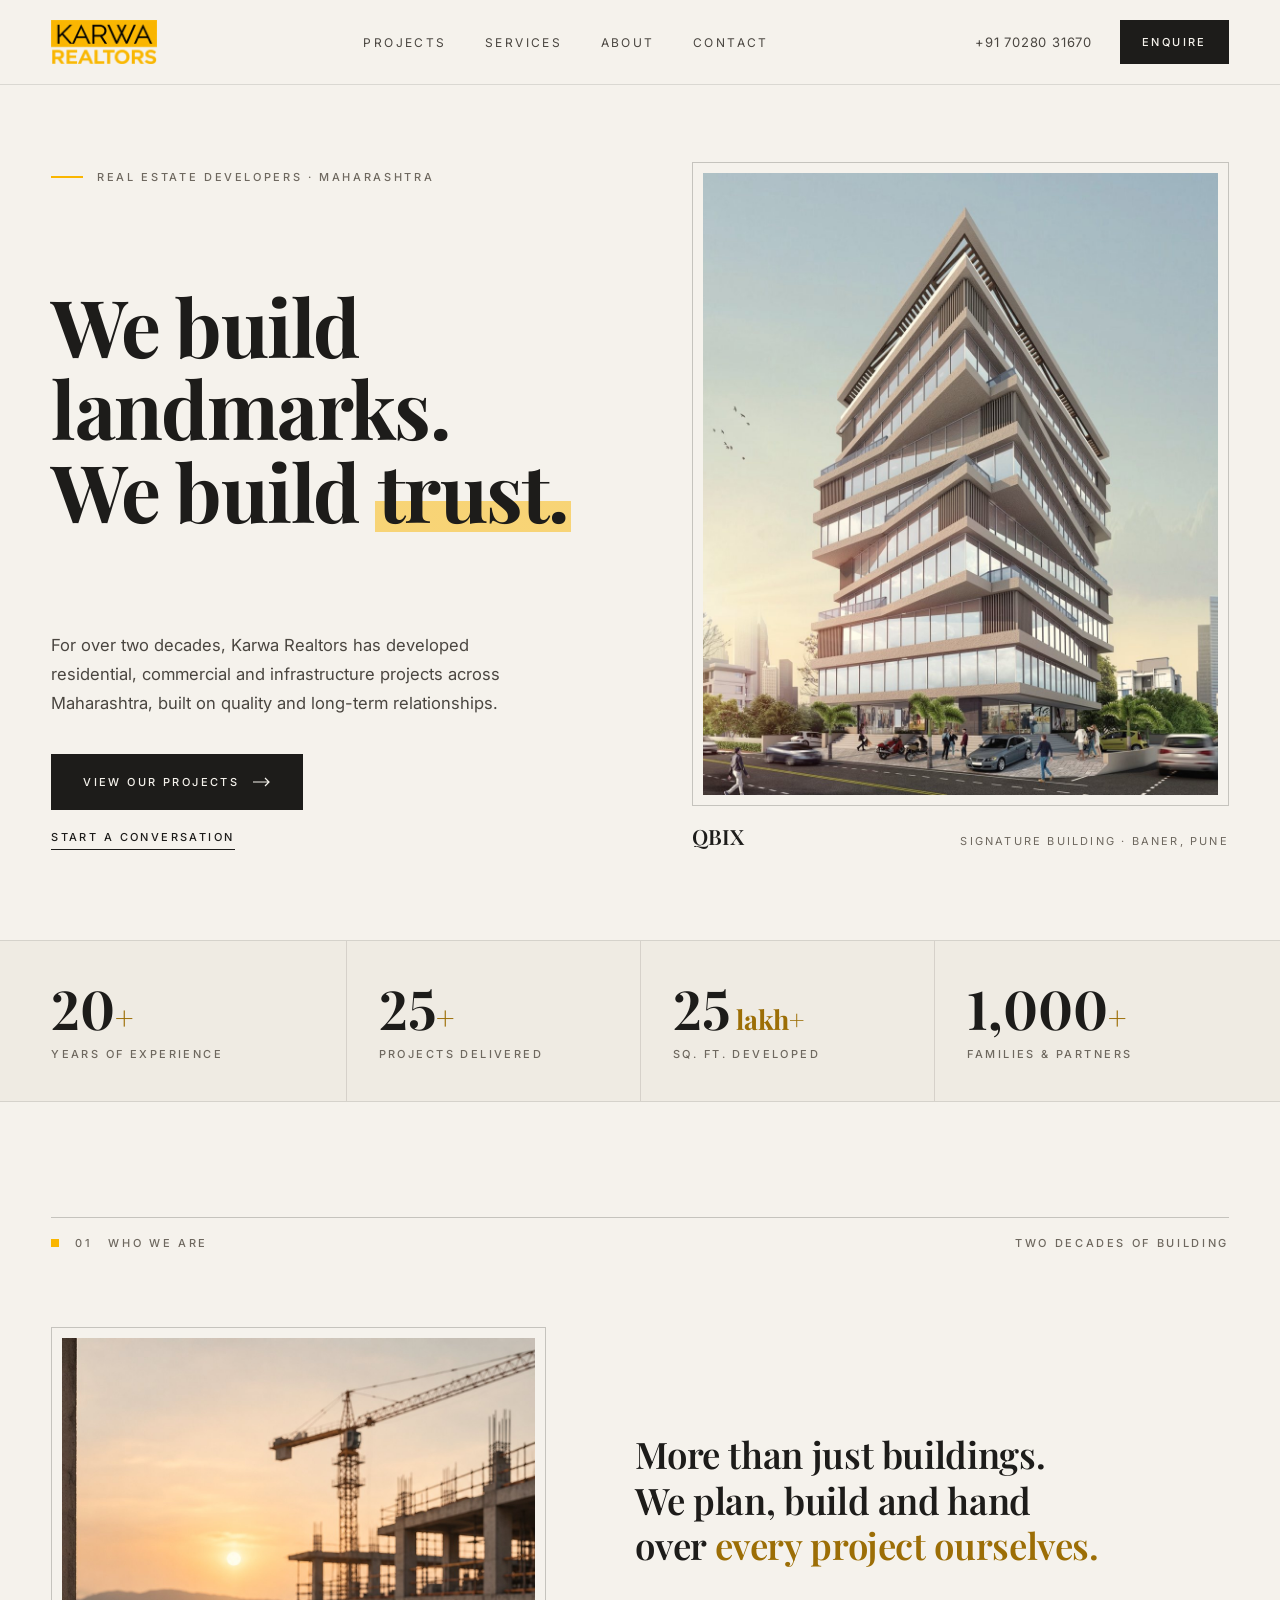
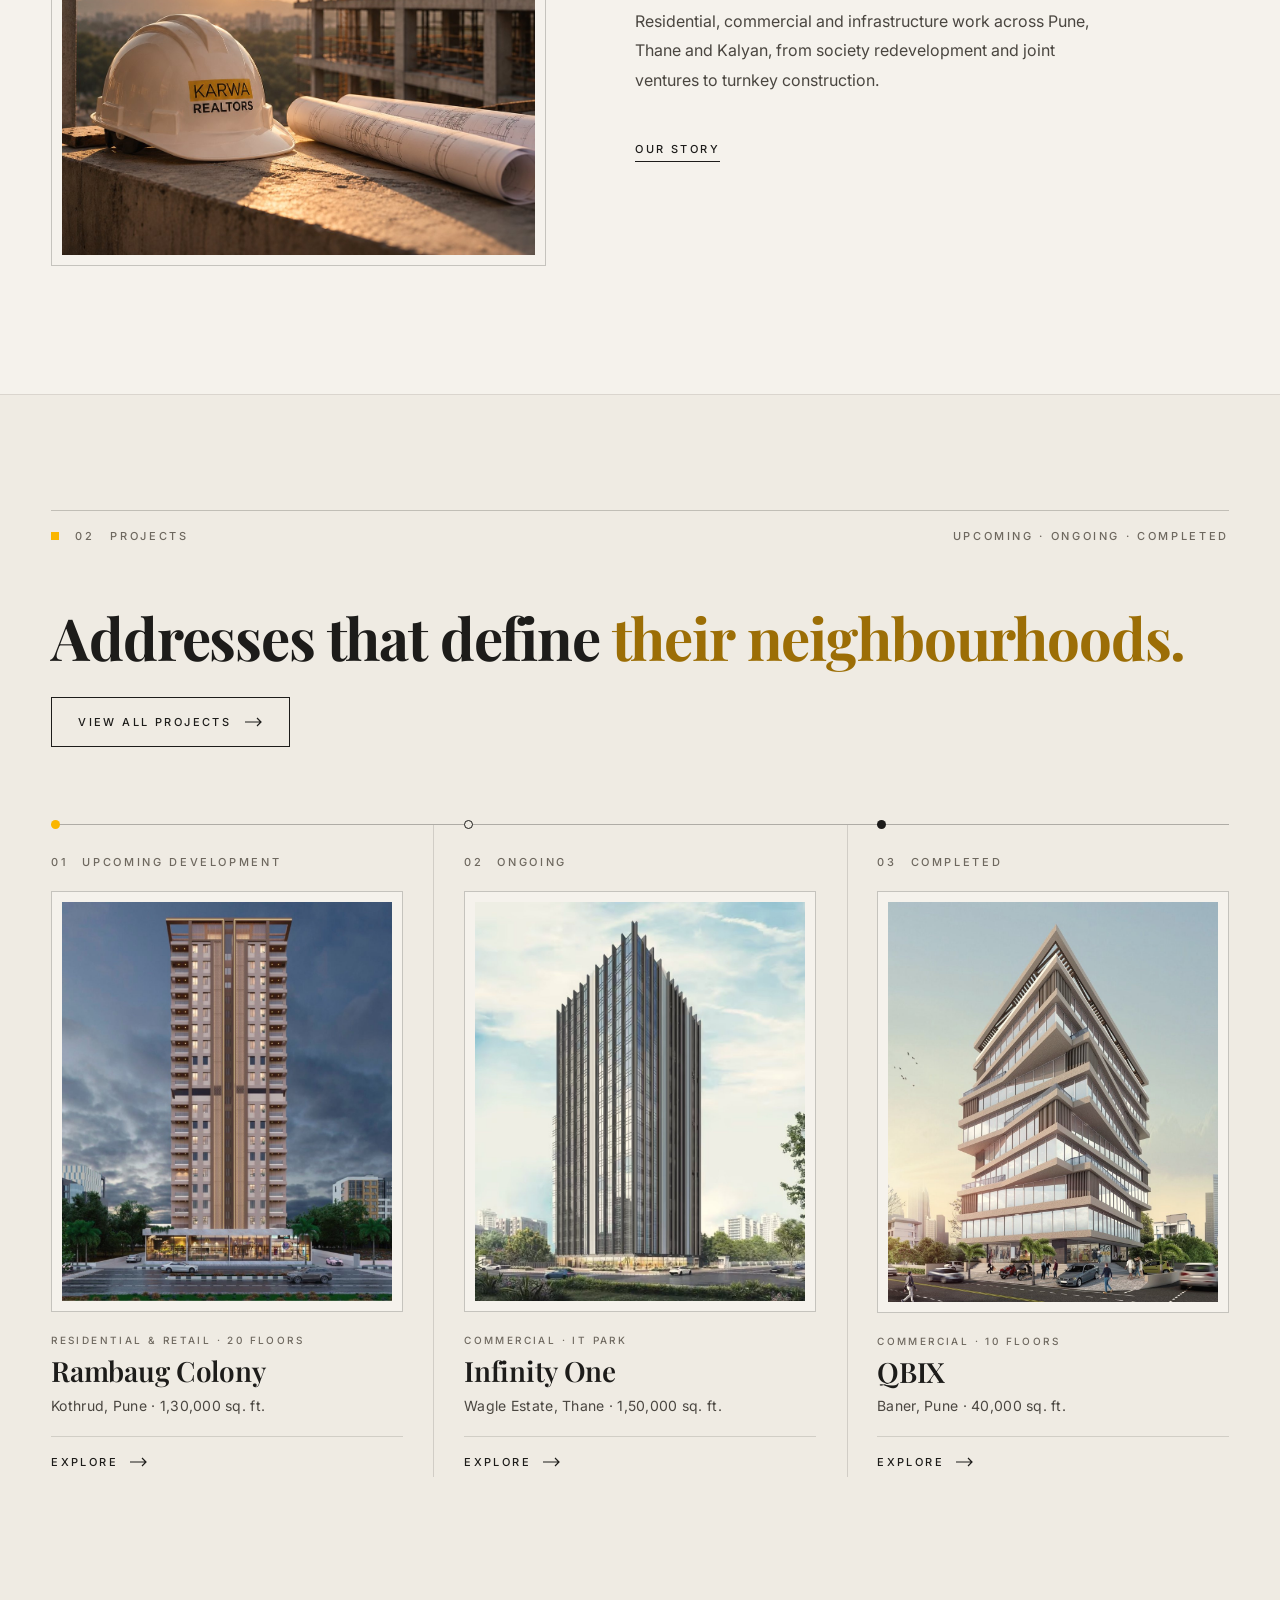
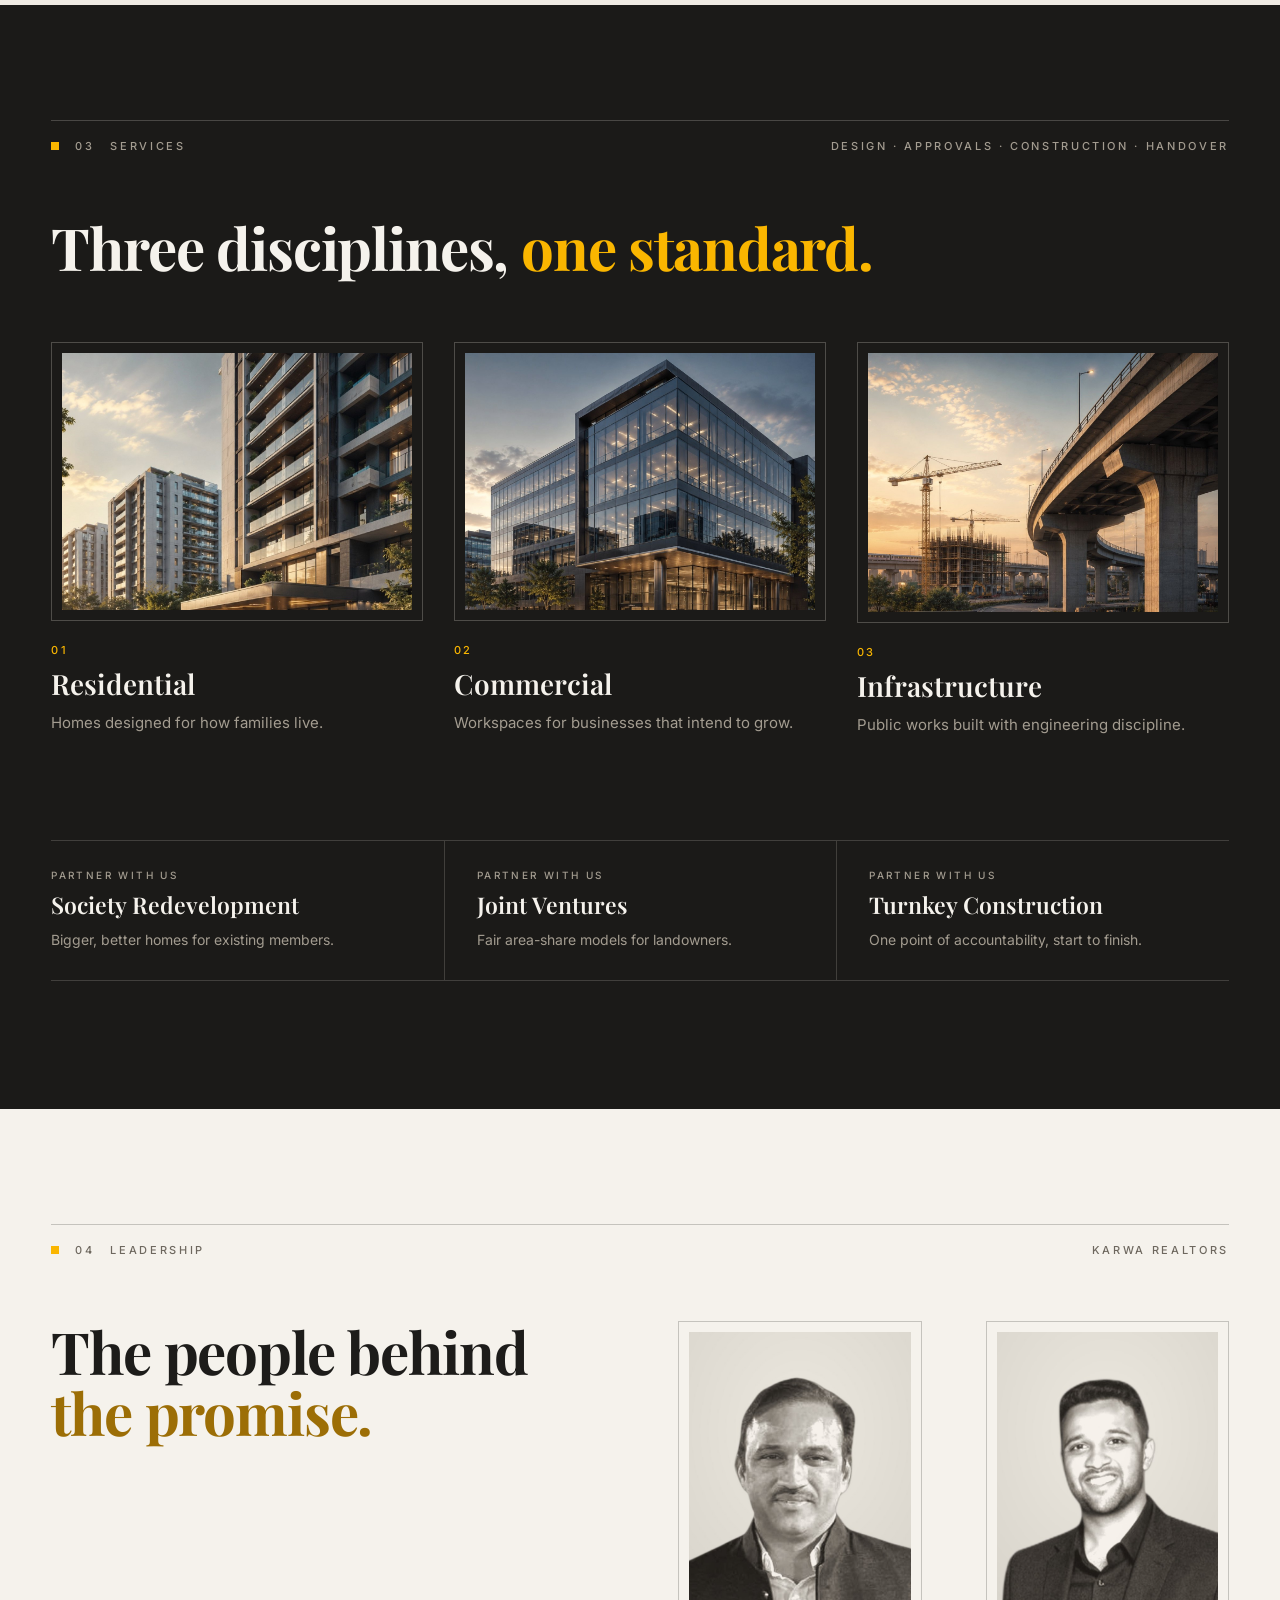
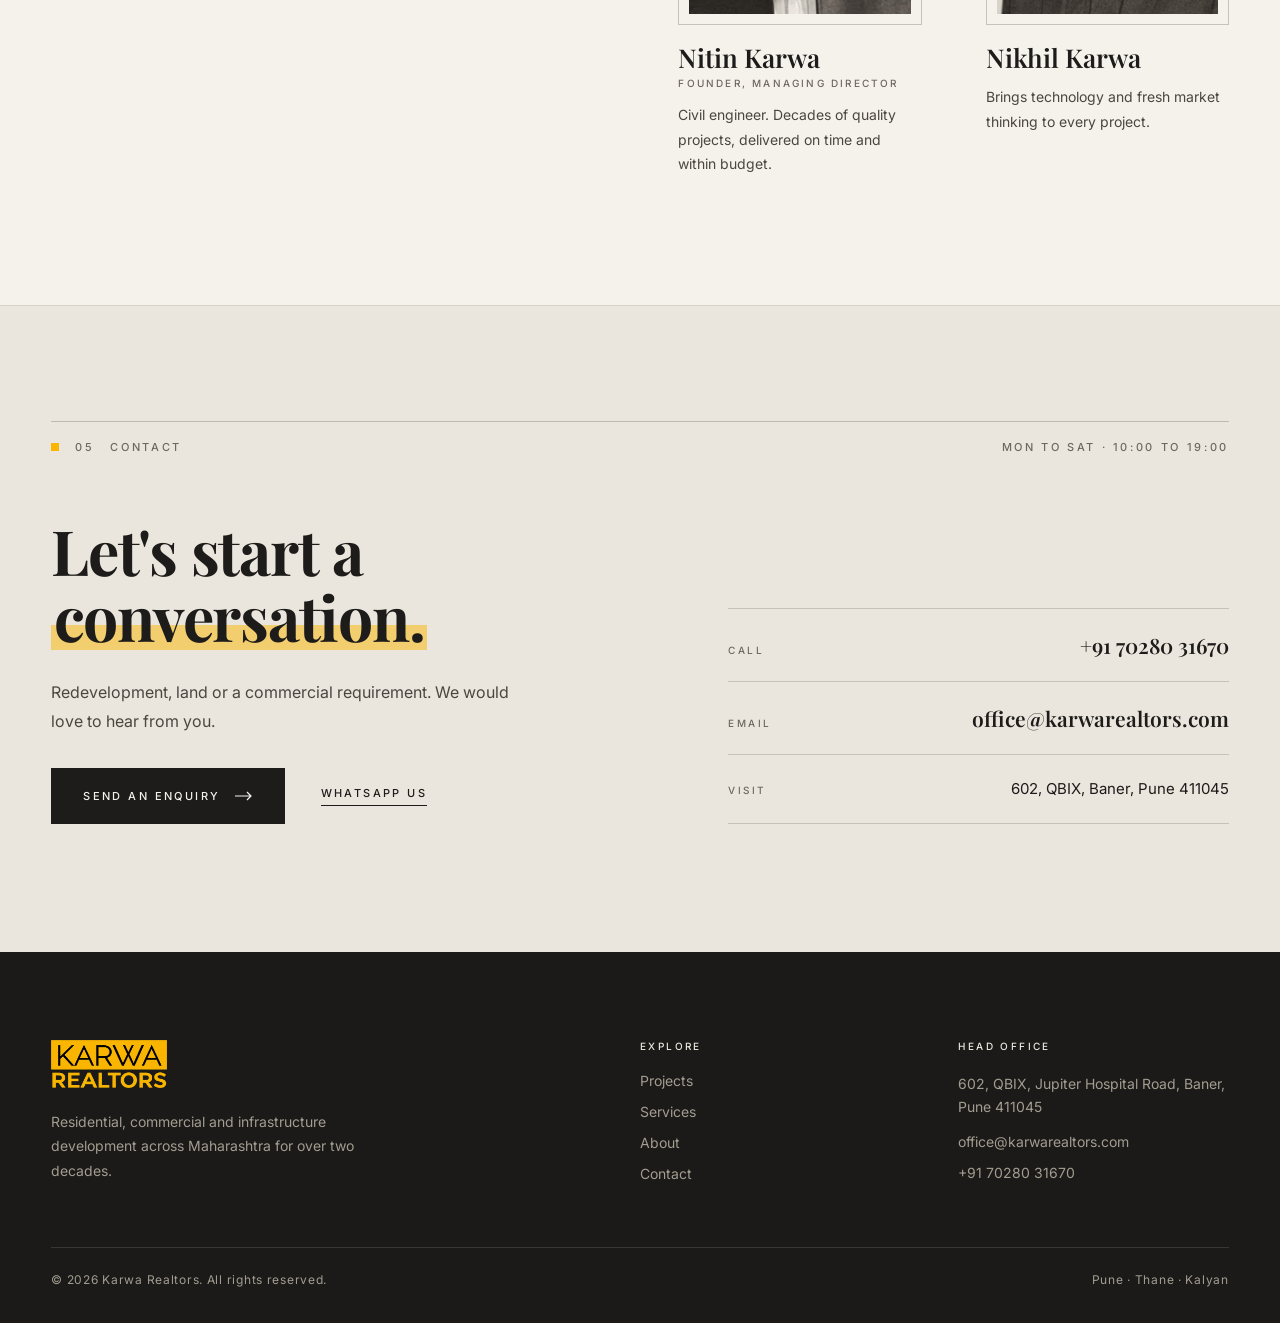
==== commit c98ca6dc: "Add files via upload" ====
--- a/karwa-realtors-website/index.html
+++ b/karwa-realtors-website/index.html
@@ -13,11 +13,11 @@
 <meta property="og:url" content="https://www.karwarealtors.com/">
 <meta property="og:image" content="https://www.karwarealtors.com/images/projects/qbix.jpg">
 <meta name="theme-color" content="#F5F2EC">
-<link rel="icon" type="image/svg+xml" href="favicon.svg">
+<link rel="icon" type="image/svg+xml" href="favicon.svg?v=2">
 <link rel="preconnect" href="https://fonts.googleapis.com">
 <link rel="preconnect" href="https://fonts.gstatic.com" crossorigin>
 <link href="https://fonts.googleapis.com/css2?family=Playfair+Display:wght@500;600;700&amp;family=Inter:wght@400;500;600&amp;display=swap" rel="stylesheet">
-<link rel="stylesheet" href="css/style.css">
+<link rel="stylesheet" href="css/style.css?v=2">
 </head>
 <body>
 <div class="kr" style="font-family: 'Inter', system-ui, sans-serif; color: #1D1C1A; background: #F5F2EC; font-weight: 400; -webkit-font-smoothing: antialiased; overflow-x: hidden">
@@ -26,7 +26,7 @@
   <header style="border-bottom: 1px solid rgba(29,28,26,.12)">
     <div class="wrap hdr">
       <a href="#top" aria-label="Karwa Realtors home" style="display: flex">
-        <img class="logo" src="images/brand/logo.png" alt="Karwa Realtors">
+        <img class="logo" src="images/brand/logo.png?v=2" alt="Karwa Realtors">
       </a>
       <nav class="nav" aria-label="Primary" style="font-size: 12px; font-weight: 400; letter-spacing: .2em; text-transform: uppercase">
         <a href="projects.html" style="color: #4A4640">Projects</a>
@@ -74,7 +74,7 @@
       <figure style="margin: 0; display: flex; flex-direction: column; gap: 16px">
         <div class="frame hero-img">
           <div style="position: relative">
-            <img src="images/projects/qbix.jpg" alt="QBIX, 10-floor commercial tower in Baner, Pune" style="width: 100%; height: 100%; object-fit: cover; object-position: 50% 40%">
+            <img src="images/projects/qbix.jpg?v=2" alt="QBIX, 10-floor commercial tower in Baner, Pune" style="width: 100%; height: 100%; object-fit: cover; object-position: 50% 40%">
           </div>
         </div>
         <figcaption style="display: flex; justify-content: space-between; align-items: baseline; gap: 8px 16px; flex-wrap: wrap">
@@ -118,7 +118,7 @@
       <figure style="margin: 0">
         <div class="frame" style="aspect-ratio: 11 / 12">
           <div>
-            <img src="images/about/karwa-site.jpg" alt="Karwa Realtors helmet and drawings on a construction site at sunset" style="width: 100%; height: 100%; object-fit: cover; object-position: 30% 50%">
+            <img src="images/about/karwa-site.jpg?v=2" alt="Karwa Realtors helmet and drawings on a construction site at sunset" style="width: 100%; height: 100%; object-fit: cover; object-position: 30% 50%">
           </div>
         </div>
       </figure>
@@ -154,7 +154,7 @@
         <a class="scol" href="projects.html#upcoming" style="color: #1D1C1A">
           <span class="sdot" style="background: #FAB600"></span>
           <div class="slabel"><span>01</span><span>Upcoming development</span></div>
-          <div class="frame sframe"><div><img src="images/projects/rambaug-colony.jpg" alt="Upcoming 20-floor development at Rambaug Colony, Kothrud, Pune" style="width: 100%; height: 100%; object-fit: cover"></div></div>
+          <div class="frame sframe"><div><img src="images/projects/rambaug-colony.jpg?v=2" alt="Upcoming 20-floor development at Rambaug Colony, Kothrud, Pune" style="width: 100%; height: 100%; object-fit: cover"></div></div>
           <div class="sbody">
             <span class="stype">Residential &amp; Retail · 20 Floors</span>
             <h3 style="margin: 0; font-family: 'Playfair Display', Georgia, serif; font-weight: 600; font-size: clamp(25px, 2.18vw, 31px); line-height: 1.08; letter-spacing: -.01em">Rambaug Colony</h3>
@@ -166,7 +166,7 @@
         <a class="scol" href="projects.html#ongoing" style="color: #1D1C1A">
           <span class="sdot" style="background: #EFEBE3; border: 1px solid #1D1C1A"></span>
           <div class="slabel"><span>02</span><span>Ongoing</span></div>
-          <div class="frame sframe"><div><img src="images/projects/infinity-one.jpg" alt="Infinity One, IT park at Wagle Estate, Thane" style="width: 100%; height: 100%; object-fit: cover"></div></div>
+          <div class="frame sframe"><div><img src="images/projects/infinity-one.jpg?v=2" alt="Infinity One, IT park at Wagle Estate, Thane" style="width: 100%; height: 100%; object-fit: cover"></div></div>
           <div class="sbody">
             <span class="stype">Commercial · IT Park</span>
             <h3 style="margin: 0; font-family: 'Playfair Display', Georgia, serif; font-weight: 600; font-size: clamp(25px, 2.18vw, 31px); line-height: 1.08; letter-spacing: -.01em">Infinity One</h3>
@@ -178,7 +178,7 @@
         <a class="scol" href="projects.html#completed" style="color: #1D1C1A">
           <span class="sdot" style="background: #1D1C1A"></span>
           <div class="slabel"><span>03</span><span>Completed</span></div>
-          <div class="frame sframe"><div><img src="images/projects/qbix.jpg" alt="QBIX, 10-floor commercial tower in Baner, Pune" style="width: 100%; height: 100%; object-fit: cover"></div></div>
+          <div class="frame sframe"><div><img src="images/projects/qbix.jpg?v=2" alt="QBIX, 10-floor commercial tower in Baner, Pune" style="width: 100%; height: 100%; object-fit: cover"></div></div>
           <div class="sbody">
             <span class="stype">Commercial · 10 Floors</span>
             <h3 style="margin: 0; font-family: 'Playfair Display', Georgia, serif; font-weight: 600; font-size: clamp(25px, 2.18vw, 31px); line-height: 1.08; letter-spacing: -.01em">QBIX</h3>
@@ -213,7 +213,7 @@
       <div class="cwrap svc-wrap">
       <div class="svc-cards track">
         <a class="svc-card" href="#services" style="display: flex; flex-direction: column; gap: 22px; color: #EDE8DF">
-          <div class="frame-d svc-img"><div><img src="images/services/residential.jpg" alt="Residential towers at sunset" style="width: 100%; height: 100%; object-fit: cover"></div></div>
+          <div class="frame-d svc-img"><div><img src="images/services/residential.jpg?v=2" alt="Residential towers at sunset" style="width: 100%; height: 100%; object-fit: cover"></div></div>
           <div style="display: flex; flex-direction: column; gap: 8px">
             <span style="font-size: 11px; font-weight: 500; letter-spacing: .22em; color: #FAB600">01</span>
             <span style="font-family: 'Playfair Display', Georgia, serif; font-size: clamp(25px, 2.18vw, 31px); font-weight: 600; color: #F5F2EC">Residential</span>
@@ -221,7 +221,7 @@
           </div>
         </a>
         <a class="svc-card" href="#services" style="display: flex; flex-direction: column; gap: 22px; color: #EDE8DF">
-          <div class="frame-d svc-img"><div><img src="images/services/commercial.jpg" alt="Glass commercial office building" style="width: 100%; height: 100%; object-fit: cover"></div></div>
+          <div class="frame-d svc-img"><div><img src="images/services/commercial.jpg?v=2" alt="Glass commercial office building" style="width: 100%; height: 100%; object-fit: cover"></div></div>
           <div style="display: flex; flex-direction: column; gap: 8px">
             <span style="font-size: 11px; font-weight: 500; letter-spacing: .22em; color: #FAB600">02</span>
             <span style="font-family: 'Playfair Display', Georgia, serif; font-size: clamp(25px, 2.18vw, 31px); font-weight: 600; color: #F5F2EC">Commercial</span>
@@ -229,7 +229,7 @@
           </div>
         </a>
         <a class="svc-card" href="#services" style="display: flex; flex-direction: column; gap: 22px; color: #EDE8DF">
-          <div class="frame-d svc-img"><div><img src="images/services/infrastructure.jpg" alt="Flyover and cranes at sunrise" style="width: 100%; height: 100%; object-fit: cover"></div></div>
+          <div class="frame-d svc-img"><div><img src="images/services/infrastructure.jpg?v=2" alt="Flyover and cranes at sunrise" style="width: 100%; height: 100%; object-fit: cover"></div></div>
           <div style="display: flex; flex-direction: column; gap: 8px">
             <span style="font-size: 11px; font-weight: 500; letter-spacing: .22em; color: #FAB600">03</span>
             <span style="font-family: 'Playfair Display', Georgia, serif; font-size: clamp(25px, 2.18vw, 31px); font-weight: 600; color: #F5F2EC">Infrastructure</span>
@@ -279,7 +279,7 @@
       <h2 style="margin: 0; font-family: 'Playfair Display', Georgia, serif; font-weight: 700; font-size: clamp(35px, 4.54vw, 65px); line-height: 1.06; letter-spacing: -.02em; align-self: start">The people behind <span style="color: #9C6E06">the promise.</span></h2>
       <div class="lead-grid">
         <article style="display: flex; flex-direction: column; gap: 18px">
-          <div class="frame" style="aspect-ratio: 4 / 5"><div style="background: #E7E2D9"><img src="images/team/nitin-karwa.jpg" alt="Nitin Karwa, Founder and Managing Director" style="width: 100%; height: 100%; object-fit: cover"></div></div>
+          <div class="frame" style="aspect-ratio: 4 / 5"><div style="background: #E7E2D9"><img src="images/team/nitin-karwa.jpg?v=2" alt="Nitin Karwa, Founder and Managing Director" style="width: 100%; height: 100%; object-fit: cover"></div></div>
           <div style="display: flex; flex-direction: column; gap: 6px">
             <h3 style="margin: 0; font-family: 'Playfair Display', Georgia, serif; font-weight: 600; font-size: clamp(21px, 2.02vw, 28px); line-height: 1.1">Nitin Karwa</h3>
             <span style="font-size: 10px; font-weight: 500; letter-spacing: .22em; text-transform: uppercase; color: #6E685F">Founder, Managing Director</span>
@@ -287,7 +287,7 @@
           </div>
         </article>
         <article style="display: flex; flex-direction: column; gap: 18px">
-          <div class="frame" style="aspect-ratio: 4 / 5"><div style="background: #E7E2D9"><img src="images/team/nikhil-karwa.jpg" alt="Nikhil Karwa" style="width: 100%; height: 100%; object-fit: cover"></div></div>
+          <div class="frame" style="aspect-ratio: 4 / 5"><div style="background: #E7E2D9"><img src="images/team/nikhil-karwa.jpg?v=2" alt="Nikhil Karwa" style="width: 100%; height: 100%; object-fit: cover"></div></div>
           <div style="display: flex; flex-direction: column; gap: 6px">
             <h3 style="margin: 0; font-family: 'Playfair Display', Georgia, serif; font-weight: 600; font-size: clamp(21px, 2.02vw, 28px); line-height: 1.1">Nikhil Karwa</h3>
             <p class="hide-sm" style="margin: 8px 0 0; font-size: 14px; line-height: 1.75; color: #4A4640">Brings technology and fresh market thinking to every project.</p>
@@ -339,7 +339,7 @@
     <div class="wrap" style="padding-top: clamp(56px, 7vw, 88px); padding-bottom: 36px; display: flex; flex-direction: column; gap: clamp(40px, 6vw, 64px)">
       <div class="foot-grid">
         <div class="foot-brand" style="display: flex; flex-direction: column; gap: 22px">
-          <img src="images/brand/logo.png" alt="Karwa Realtors" style="height: 48px; width: auto; align-self: flex-start">
+          <img src="images/brand/logo.png?v=2" alt="Karwa Realtors" style="height: 48px; width: auto; align-self: flex-start">
           <p style="margin: 0; font-size: 14px; line-height: 1.75; max-width: 340px">Residential, commercial and infrastructure development across Maharashtra for over two decades.</p>
         </div>
         <div style="display: flex; flex-direction: column; gap: 14px; font-size: 14px">
@@ -364,6 +364,6 @@
   </footer>
 
 </div>
-<script src="js/main.js" defer></script>
+<script src="js/main.js?v=2" defer></script>
 </body>
 </html>
--- a/karwa-realtors-website/css/style.css
+++ b/karwa-realtors-website/css/style.css
@@ -1,1681 +1,132 @@
-/* ============================================================
-   KARWA REALTORS — Design System v3 (light) + featured projects
-   White & gold. White + ivory backgrounds, gold accents,
-   warm dark ink for text only. No dark sections.
-   Type: Bricolage Grotesque (display) / Manrope (body)
-         Instrument Serif italic (accents) / IBM Plex Mono (labels)
-   ============================================================ */
+/* Karwa Realtors: site styles (Home + shared) */
+body{margin:0;background:#F5F2EC}
+a{color:#1D1C1A;text-decoration:none}a:hover{color:#000}
+.kr *{box-sizing:border-box}
+.kr img{display:block;max-width:100%}
+.kr button{font-family:inherit}
+.kr .wrap{max-width:1320px;margin:0 auto;padding-left:clamp(20px,4vw,56px);padding-right:clamp(20px,4vw,56px)}
 
-:root {
-  --paper: #ffffff;
-  --ivory: #f7f2e5;
-  --ivory-deep: #f1e9d6;
-  --ink: #2b2415;
-  --gold: #b08d3e;
-  --gold-deep: #8a6c2c;
-  --gold-light: #cfa54f;
-  --gold-pale: #e8dcc0;
-  --muted: #857b64;
-  --line: rgba(43, 36, 21, 0.13);
+/* image frame (passe-partout) */
+.kr .frame{border:1px solid rgba(29,28,26,.22);padding:10px;background:#F5F2EC}
+.kr .frame-d{border:1px solid rgba(237,232,223,.24);padding:10px;background:#1B1A18}
+.kr .frame > div,.kr .frame-d > div{overflow:hidden;background:#E3DDD2;height:100%}
 
-  --font-display: "Bricolage Grotesque", "Arial Black", sans-serif;
-  --font-serif: "Instrument Serif", Georgia, serif;
-  --font-body: "Manrope", -apple-system, "Helvetica Neue", sans-serif;
-  --font-mono: "IBM Plex Mono", "SF Mono", monospace;
+/* section rail (divider) */
+.kr .rail{display:flex;align-items:center;gap:16px;border-top:1px solid rgba(29,28,26,.22);padding-top:18px;font-size:11px;font-weight:500;letter-spacing:.24em;text-transform:uppercase;color:#6E685F}
+.kr .rail-d{border-top-color:rgba(237,232,223,.22);color:#A39C90}
+.kr .rail .r{margin-left:auto}
 
-  --ease-out: cubic-bezier(0.16, 1, 0.3, 1);
-  --ease-in-out: cubic-bezier(0.65, 0, 0.35, 1);
+/* header */
+.kr .hdr{display:flex;align-items:center;justify-content:space-between;gap:24px;padding-top:20px;padding-bottom:20px}
+.kr .logo{height:44px;width:auto}
+.kr .nav{display:flex;align-items:center;gap:clamp(24px,3vw,44px)}
+.kr .nav a{position:relative;padding:6px 0}
+.kr .nav a::after{content:"";position:absolute;left:0;right:0;bottom:0;height:1px;background:#1D1C1A;transform:scaleX(0);transform-origin:left;transition:transform .4s cubic-bezier(.16,1,.3,1)}
+.kr .nav a:hover::after{transform:scaleX(1)}
+.kr .menu-btn{display:none}
+.kr .btn-dark{transition:background .3s}
+.kr .btn-dark:hover{background:#000;color:#F5F2EC}
+.kr .btn-line{transition:background .3s,color .3s}
+.kr .btn-line:hover{background:#1D1C1A;color:#F5F2EC}
+.kr .lnk{background-image:linear-gradient(currentColor,currentColor);background-size:100% 1px;background-position:0 100%;background-repeat:no-repeat;padding-bottom:6px;transition:background-size .4s}
+.kr .lnk:hover{background-size:0 1px;background-position:100% 100%}
 
-  --r-md: 14px;
-  --r-lg: 22px;
+/* hero */
+.kr .hero-grid{display:grid;grid-template-columns:minmax(0,1.05fr) minmax(0,1fr);gap:clamp(40px,6vw,96px);align-items:stretch}
+.kr .hero-img{aspect-ratio:5 / 6}
+.kr .h1{font-size:clamp(44px,6.2vw,94px)}
 
-  --space-1: 0.5rem;
-  --space-2: 1rem;
-  --space-3: 2rem;
-  --space-4: 4rem;
-  --space-5: 7rem;
-  --space-6: 10rem;
+/* stats */
+.kr .stats{display:grid;grid-template-columns:repeat(4,minmax(0,1fr))}
+.kr .stat{padding:40px 0 40px 32px;display:flex;flex-direction:column;gap:12px;border-left:1px solid rgba(29,28,26,.12)}
+.kr .stat:first-child{border-left:0;padding-left:0}
+.kr .stat-num{font-size:clamp(38px,4.2vw,60px);font-variant-numeric:lining-nums}
 
-  --container: 1280px;
-  --gutter: clamp(1.25rem, 4vw, 3.5rem);
+/* who we are */
+.kr .intro-grid{display:grid;grid-template-columns:minmax(0,5fr) minmax(0,6fr);gap:clamp(36px,7vw,120px);align-items:center}
+
+/* projects showcase */
+.kr .show{display:grid;grid-template-columns:repeat(3,minmax(0,1fr));column-gap:clamp(40px,4.8vw,72px);border-top:1px solid rgba(29,28,26,.3)}
+.kr .scol{position:relative;display:flex;flex-direction:column;gap:22px;padding:30px 0 0}
+.kr .scol + .scol::before{content:"";position:absolute;top:0;bottom:0;left:calc(-0.5 * clamp(40px,4.8vw,72px));width:1px;background:rgba(29,28,26,.14)}
+.kr .sdot{position:absolute;top:-5px;left:0;width:9px;height:9px;border-radius:50%;box-sizing:border-box}
+.kr .slabel{display:flex;gap:14px;font-size:11px;font-weight:500;letter-spacing:.24em;text-transform:uppercase;color:#6E685F}
+.kr .sframe{aspect-ratio:5 / 6}
+.kr .scol img{transition:transform 1.2s cubic-bezier(.16,1,.3,1)}
+.kr .scol:hover img{transform:scale(1.04)}
+.kr .sbody{display:flex;flex-direction:column;gap:10px;padding-bottom:8px}
+.kr .stype{font-size:10px;font-weight:500;letter-spacing:.24em;text-transform:uppercase;color:#6E685F}
+.kr .smeta{font-size:14px;letter-spacing:.02em;color:#4A4640;font-variant-numeric:lining-nums}
+.kr .smore{display:inline-flex;align-items:center;gap:12px;margin-top:12px;padding-top:18px;border-top:1px solid rgba(29,28,26,.14);font-size:11px;font-weight:500;letter-spacing:.22em;text-transform:uppercase;transition:gap .3s}
+.kr .scol:hover .smore{gap:20px}
+
+/* services */
+.kr .svc-cards{display:grid;grid-template-columns:repeat(3,minmax(0,1fr));gap:clamp(20px,2.4vw,36px)}
+.kr .svc-img{aspect-ratio:4 / 3}
+.kr .svc-card img{transition:transform 1.2s cubic-bezier(.16,1,.3,1)}
+.kr .svc-card:hover img{transform:scale(1.04)}
+.kr .ways{display:grid;grid-template-columns:repeat(3,minmax(0,1fr))}
+.kr .way{padding:28px 32px;border-left:1px solid rgba(237,232,223,.18);display:flex;flex-direction:column;gap:8px}
+.kr .way:first-child{border-left:0;padding-left:0}
+
+/* leadership */
+.kr .lead-grid{display:grid;grid-template-columns:repeat(2,minmax(0,1fr));gap:clamp(24px,5vw,80px)}
+
+/* contact + footer */
+.kr .contact-grid{display:grid;grid-template-columns:minmax(0,1.2fr) minmax(0,1fr);gap:clamp(48px,6vw,96px);align-items:end}
+.kr .foot-grid{display:grid;grid-template-columns:minmax(0,2fr) minmax(0,1fr) minmax(0,1fr);gap:48px}
+.kr .foot a{color:#A39C90}.kr .foot a:hover{color:#EDE8DF}
+
+/* carousel arrows */
+.kr .cwrap{position:relative}
+.kr .cctrl{display:none;align-items:center;justify-content:space-between;gap:20px;margin-top:28px}
+.kr .ccount{display:flex;align-items:center;gap:14px;font-size:12px;font-weight:400;letter-spacing:.16em;color:#6E685F;font-variant-numeric:lining-nums}
+.kr .cbar{width:88px;height:1px;background:rgba(29,28,26,.2);position:relative;overflow:hidden}
+.kr .cbar span{position:absolute;left:0;top:0;bottom:0;background:#1D1C1A;transition:width .4s cubic-bezier(.16,1,.3,1)}
+.kr .cbtns{display:flex;gap:10px}
+.kr .cbtn{width:48px;height:48px;border-radius:50%;display:flex;align-items:center;justify-content:center;background:transparent;border:1px solid rgba(29,28,26,.28);color:#1D1C1A;cursor:pointer;padding:0;transition:background .3s,color .3s}
+.kr .cbtn:hover{background:#1D1C1A;color:#F5F2EC}
+.kr .svc-wrap .ccount{color:#A39C90}
+.kr .svc-wrap .cbar{background:rgba(237,232,223,.22)}
+.kr .svc-wrap .cbar span{background:#F5F2EC}
+.kr .svc-wrap .cbtn{border-color:rgba(237,232,223,.32);color:#F5F2EC}
+.kr .svc-wrap .cbtn:hover{background:#F5F2EC;color:#1B1A18}
+
+/* ---------- tablet ---------- */
+@media (max-width:1023px){
+  .kr .show-wrap .cctrl{display:flex}
+  .kr .nav,.kr .hide-md{display:none}
+  .kr .menu-btn{display:inline-flex}
+  .kr .hero-grid{gap:36px}
+  .kr .stats{grid-template-columns:repeat(2,minmax(0,1fr))}
+  .kr .stat{padding:32px 0 32px 28px}
+  .kr .stat:nth-child(3){border-left:0;padding-left:0}
+  .kr .stat:nth-child(-n+2){border-bottom:1px solid rgba(29,28,26,.12)}
+  .kr .show{display:flex;overflow-x:auto;scroll-snap-type:x mandatory;gap:24px;border-top:0;margin-left:calc(-1 * clamp(20px,4vw,56px));margin-right:calc(-1 * clamp(20px,4vw,56px));padding:6px clamp(20px,4vw,56px) 4px;scroll-padding-left:clamp(20px,4vw,56px);scrollbar-width:none}
+  .kr .show::-webkit-scrollbar{display:none}
+  .kr .scol{flex:0 0 44%;scroll-snap-align:start;border-top:1px solid rgba(29,28,26,.3)}
+  .kr .scol + .scol::before{display:none}
+  .kr .contact-grid{grid-template-columns:1fr}
+  .kr .foot-grid{grid-template-columns:repeat(2,minmax(0,1fr))}
+  .kr .foot-brand{grid-column:1 / -1}
 }
-
-* { margin: 0; padding: 0; box-sizing: border-box; }
-
-html { scroll-behavior: smooth; }
-@media (prefers-reduced-motion: reduce) {
-  html { scroll-behavior: auto; }
-  *, *::before, *::after {
-    animation-duration: 0.01ms !important;
-    transition-duration: 0.01ms !important;
-  }
+/* ---------- phone ---------- */
+@media (max-width:700px){
+  .kr .svc-wrap .cctrl{display:flex}
+  .kr .logo{height:36px}
+  .kr .hdr{padding-top:14px;padding-bottom:14px}
+  .kr .frame,.kr .frame-d{padding:6px}
+  .kr .rail .r,.kr .hide-sm{display:none}
+  .kr .stat{padding:24px 0 24px 20px}
+  .kr .intro-grid{grid-template-columns:1fr}
+  .kr .hero-grid{grid-template-columns:1fr}
+  .kr .scol{flex:0 0 84%}
+  .kr .svc-cards{display:flex;overflow-x:auto;scroll-snap-type:x mandatory;gap:20px;margin-left:calc(-1 * clamp(20px,4vw,56px));margin-right:calc(-1 * clamp(20px,4vw,56px));padding:0 clamp(20px,4vw,56px) 4px;scroll-padding-left:clamp(20px,4vw,56px);scrollbar-width:none}
+  .kr .svc-cards::-webkit-scrollbar{display:none}
+  .kr .svc-card{flex:0 0 84%;scroll-snap-align:start}
+  .kr .ways{grid-template-columns:1fr}
+  .kr .way{border-left:0;border-top:1px solid rgba(237,232,223,.18);padding:20px 0}
+  .kr .way:first-child{border-top:0}
+  .kr .foot-grid{grid-template-columns:1fr}
 }
-
-body {
-  font-family: var(--font-body);
-  background: var(--paper);
-  color: var(--ink);
-  line-height: 1.65;
-  font-size: 1rem;
-  -webkit-font-smoothing: antialiased;
-  overflow-x: hidden;
-}
-
-::selection { background: var(--gold); color: var(--paper); }
-
-img, svg, canvas { display: block; max-width: 100%; }
-a { color: inherit; text-decoration: none; }
-button { font: inherit; cursor: pointer; border: none; background: none; }
-ul { list-style: none; }
-
-.container {
-  max-width: var(--container);
-  margin: 0 auto;
-  padding-left: var(--gutter);
-  padding-right: var(--gutter);
-}
-
-/* ---------- Typography ---------- */
-h1, h2, h3, .display {
-  font-family: var(--font-display);
-  font-weight: 640;
-  line-height: 1.02;
-  letter-spacing: -0.025em;
-}
-h1 em, h2 em, h3 em {
-  font-family: var(--font-serif);
-  font-weight: 400;
-  font-style: italic;
-  letter-spacing: -0.01em;
-  color: var(--gold);
-}
-
-.eyebrow {
-  font-family: var(--font-mono);
-  font-size: 0.78rem;
-  font-weight: 500;
-  letter-spacing: 0.06em;
-  text-transform: uppercase;
-  color: var(--gold);
-  display: flex;
-  align-items: center;
-  gap: 0.7rem;
-  margin-bottom: 1.4rem;
-}
-.eyebrow::before {
-  content: "";
-  width: 1.5rem;
-  height: 2px;
-  background: var(--gold);
-  border-radius: 2px;
-  flex: none;
-}
-
-.h-xl { font-size: clamp(2.7rem, 6.4vw, 5.4rem); font-weight: 700; }
-.h-lg { font-size: clamp(2.1rem, 4.2vw, 3.5rem); }
-.h-md { font-size: clamp(1.5rem, 2.6vw, 2.2rem); }
-
-.lede {
-  font-size: clamp(1.02rem, 1.5vw, 1.2rem);
-  color: var(--muted);
-  max-width: 38em;
-  line-height: 1.8;
-  font-weight: 500;
-}
-
-/* ---------- Loader ---------- */
-.loader {
-  position: fixed;
-  inset: 0;
-  z-index: 200;
-  background: var(--paper);
-  display: flex;
-  flex-direction: column;
-  align-items: center;
-  justify-content: center;
-  gap: 1.6rem;
-  transition: opacity 0.7s var(--ease-in-out), visibility 0.7s;
-}
-.loader.is-done { opacity: 0; visibility: hidden; }
-.loader svg { width: 96px; height: auto; overflow: visible; }
-.loader svg path {
-  fill: none;
-  stroke: var(--gold);
-  stroke-width: 5.5;
-  stroke-dasharray: 240;
-  stroke-dashoffset: 240;
-  animation: drawLogo 1.5s var(--ease-out) forwards;
-}
-.loader svg path:nth-of-type(2) { animation-delay: 0.3s; }
-.loader .loader-win rect {
-  fill: var(--gold);
-  opacity: 0;
-  animation: fadeUp 0.5s var(--ease-out) forwards;
-}
-.loader .loader-win rect:nth-child(1) { animation-delay: 0.85s; }
-.loader .loader-win rect:nth-child(2) { animation-delay: 0.95s; }
-.loader .loader-win rect:nth-child(3) { animation-delay: 1.05s; }
-.loader .loader-win rect:nth-child(4) { animation-delay: 1.15s; }
-@keyframes drawLogo { to { stroke-dashoffset: 0; } }
-.loader-word {
-  color: var(--ink);
-  font-family: var(--font-display);
-  font-weight: 600;
-  font-size: 1.05rem;
-  letter-spacing: 0.3em;
-  margin-right: -0.3em;
-  text-transform: uppercase;
-  opacity: 0;
-  animation: fadeUp 0.9s var(--ease-out) 0.9s forwards;
-}
-@keyframes fadeUp {
-  from { opacity: 0; transform: translateY(14px); }
-  to { opacity: 1; transform: translateY(0); }
-}
-
-/* ---------- Page transition veil ---------- */
-.veil {
-  position: fixed;
-  inset: 0;
-  z-index: 190;
-  background: var(--ivory);
-  transform: scaleY(0);
-  transform-origin: top;
-  pointer-events: none;
-}
-.veil.is-in { animation: veilIn 0.55s var(--ease-in-out) forwards; }
-@keyframes veilIn {
-  from { transform: scaleY(0); }
-  to { transform: scaleY(1); }
-}
-body.is-entering .page {
-  animation: pageEnter 0.9s var(--ease-out) 0.05s both;
-}
-@keyframes pageEnter {
-  from { opacity: 0; transform: translateY(26px); }
-  to { opacity: 1; transform: translateY(0); }
-}
-
-/* ---------- Header ---------- */
-.site-header {
-  position: fixed;
-  top: 0; left: 0; right: 0;
-  z-index: 100;
-  transition: background 0.45s var(--ease-out), box-shadow 0.45s, backdrop-filter 0.45s;
-}
-.site-header .container {
-  display: flex;
-  align-items: center;
-  justify-content: space-between;
-  height: 6.6rem;
-  transition: height 0.45s var(--ease-out);
-}
-.site-header.is-solid {
-  background: rgba(255, 255, 255, 0.9);
-  backdrop-filter: blur(14px);
-  -webkit-backdrop-filter: blur(14px);
-  box-shadow: 0 1px 0 var(--line);
-}
-.site-header.is-solid .container { height: 5.4rem; }
-
-.brand {
-  display: flex;
-  align-items: center;
-  gap: 0.9rem;
-  color: var(--ink);
-}
-.brand-roof {
-  width: 3.4rem;
-  height: auto;
-  flex: none;
-  overflow: visible;
-  transition: transform 0.5s var(--ease-out);
-}
-.brand-roof path {
-  fill: none;
-  stroke: var(--gold);
-  stroke-width: 5.5;
-}
-.brand-roof rect { fill: var(--gold); }
-.brand:hover .brand-roof { transform: translateY(-3px); }
-.brand-text {
-  display: flex;
-  flex-direction: column;
-  gap: 0.34rem;
-  line-height: 1;
-}
-.brand-name {
-  font-family: var(--font-display);
-  font-size: 1.34rem;
-  font-weight: 600;
-  letter-spacing: 0.38em;
-  margin-right: -0.38em;
-  text-transform: uppercase;
-}
-.brand-sub {
-  display: flex;
-  align-items: center;
-  gap: 0.45rem;
-  font-family: var(--font-mono);
-  font-size: 0.58rem;
-  font-weight: 500;
-  letter-spacing: 0.5em;
-  margin-right: -0.5em;
-  text-transform: uppercase;
-  color: var(--gold);
-}
-.brand-sub::before,
-.brand-sub::after {
-  content: "";
-  height: 1px;
-  flex: 1;
-  min-width: 0.55rem;
-  background: var(--gold);
-}
-
-.nav { display: flex; align-items: center; gap: 2.2rem; }
-.nav a {
-  position: relative;
-  font-family: var(--font-mono);
-  font-size: 0.76rem;
-  font-weight: 500;
-  letter-spacing: 0.05em;
-  text-transform: uppercase;
-  color: var(--ink);
-  padding: 0.4rem 0;
-}
-.nav a::after {
-  content: "";
-  position: absolute;
-  left: 0; bottom: 0;
-  width: 100%;
-  height: 2px;
-  border-radius: 2px;
-  background: var(--gold);
-  transform: scaleX(0);
-  transform-origin: right;
-  transition: transform 0.4s var(--ease-out);
-}
-.nav a:hover::after, .nav a.is-active::after {
-  transform: scaleX(1);
-  transform-origin: left;
-}
-.nav .nav-cta {
-  border: 1.5px solid var(--gold);
-  border-radius: 999px;
-  padding: 0.6rem 1.4rem;
-  color: var(--gold);
-  transition: background 0.4s, color 0.4s;
-}
-.nav .nav-cta:hover { background: var(--gold); color: var(--paper) !important; }
-.nav .nav-cta::after { display: none; }
-
-.nav-toggle {
-  display: none;
-  flex-direction: column;
-  gap: 6px;
-  padding: 0.6rem;
-  z-index: 120;
-}
-.nav-toggle span {
-  width: 26px; height: 2px;
-  border-radius: 2px;
-  background: var(--ink);
-  transition: transform 0.4s var(--ease-out), opacity 0.3s;
-}
-body.nav-open .nav-toggle span:nth-child(1) { transform: translateY(8px) rotate(45deg); }
-body.nav-open .nav-toggle span:nth-child(2) { opacity: 0; }
-body.nav-open .nav-toggle span:nth-child(3) { transform: translateY(-8px) rotate(-45deg); }
-
-@media (max-width: 860px) {
-  .nav-toggle { display: flex; }
-  .nav {
-    position: fixed;
-    top: 0;
-    left: 0;
-    right: 0;
-    bottom: 0;
-    width: 100%;
-    z-index: 1;
-    /* Opaque panel. Explicit colour + own compositing layer so iOS Safari
-       always paints it, even when the header has a backdrop-filter. */
-    background-color: #ffffff;
-    -webkit-transform: translateZ(0);
-    transform: translateZ(0);
-    flex-direction: column;
-    justify-content: center;
-    gap: 2rem;
-    opacity: 0;
-    visibility: hidden;
-    transition: opacity 0.5s var(--ease-out), visibility 0.5s;
-  }
-  body.nav-open .nav { opacity: 1; visibility: visible; }
-  /* iOS Safari fails to paint a fixed child of a backdrop-filtered parent,
-     which made the open menu look transparent. Drop the blur while open. */
-  body.nav-open .site-header,
-  body.nav-open .site-header.is-solid {
-    background: transparent;
-    -webkit-backdrop-filter: none;
-    backdrop-filter: none;
-    box-shadow: none;
-  }
-  /* Keep the floating WhatsApp button from sitting on top of the menu. */
-  body.nav-open .wa-float {
-    opacity: 0;
-    visibility: hidden;
-    pointer-events: none;
-  }
-  .nav a {
-    font-family: var(--font-display);
-    font-weight: 600;
-    font-size: 1.8rem;
-    text-transform: none;
-    letter-spacing: -0.01em;
-    opacity: 0;
-    transform: translateY(20px);
-    transition: opacity 0.5s var(--ease-out), transform 0.5s var(--ease-out);
-  }
-  body.nav-open .nav a { opacity: 1; transform: translateY(0); }
-  body.nav-open .nav a:nth-child(1) { transition-delay: 0.10s; }
-  body.nav-open .nav a:nth-child(2) { transition-delay: 0.16s; }
-  body.nav-open .nav a:nth-child(3) { transition-delay: 0.22s; }
-  body.nav-open .nav a:nth-child(4) { transition-delay: 0.28s; }
-  body.nav-open .nav a:nth-child(5) { transition-delay: 0.34s; }
-  body.nav-open { overflow: hidden; }
-}
-
-/* ---------- Buttons ---------- */
-.btn {
-  position: relative;
-  display: inline-flex;
-  align-items: center;
-  gap: 0.8rem;
-  padding: 1.05rem 2rem;
-  font-family: var(--font-mono);
-  font-size: 0.8rem;
-  font-weight: 500;
-  letter-spacing: 0.04em;
-  text-transform: uppercase;
-  border-radius: 999px;
-  overflow: hidden;
-  isolation: isolate;
-  transition: color 0.45s var(--ease-out), border-color 0.45s;
-}
-.btn::before {
-  content: "";
-  position: absolute;
-  inset: 0;
-  z-index: -1;
-  border-radius: 999px;
-  transform: scaleX(0);
-  transform-origin: right;
-  transition: transform 0.5s var(--ease-out);
-}
-.btn:hover::before { transform: scaleX(1); transform-origin: left; }
-.btn .arrow { transition: transform 0.45s var(--ease-out); }
-.btn:hover .arrow { transform: translateX(6px); }
-
-.btn-bronze { background: var(--gold); color: var(--paper); }
-.btn-bronze::before { background: var(--gold-deep); }
-
-.btn-ghost { border: 1.5px solid var(--gold); color: var(--gold); }
-.btn-ghost::before { background: var(--gold); }
-.btn-ghost:hover { color: var(--paper); }
-
-.btn-ink { border: 1.5px solid var(--ink); color: var(--ink); }
-.btn-ink::before { background: var(--ink); }
-.btn-ink:hover { color: var(--paper); }
-
-/* ---------- Reveal-on-scroll ---------- */
-.reveal {
-  opacity: 0;
-  transform: translateY(38px);
-  transition: opacity 0.9s var(--ease-out), transform 0.9s var(--ease-out);
-  transition-delay: var(--d, 0s);
-  will-change: opacity, transform;
-}
-.reveal.is-visible { opacity: 1; transform: translateY(0); }
-
-.reveal-line { overflow: hidden; }
-.reveal-line > span {
-  display: block;
-  transform: translateY(110%);
-  transition: transform 1s var(--ease-out);
-  transition-delay: var(--d, 0s);
-}
-.reveal-line.is-visible > span { transform: translateY(0); }
-
-/* ---------- Hero ---------- */
-.hero {
-  position: relative;
-  min-height: 100svh;
-  display: flex;
-  align-items: flex-end;
-  background: linear-gradient(180deg, #ffffff 0%, #faf6ec 60%, #f7f2e5 100%);
-  color: var(--ink);
-  overflow: hidden;
-}
-.hero-canvas {
-  position: absolute;
-  inset: 0;
-  width: 100%;
-  height: 100%;
-}
-.hero::after {
-  content: "";
-  position: absolute;
-  inset: 0;
-  background:
-    linear-gradient(to top, rgba(255,255,255,0.9) 0%, rgba(255,255,255,0) 45%, rgba(255,255,255,0.5) 100%);
-  pointer-events: none;
-}
-.hero-content {
-  position: relative;
-  z-index: 2;
-  width: 100%;
-  padding-bottom: clamp(4rem, 9vh, 7rem);
-}
-.hero h1 { max-width: 11em; color: var(--ink); }
-.hero-sub {
-  margin-top: 1.8rem;
-  max-width: 34em;
-  color: var(--muted);
-  font-size: clamp(1rem, 1.4vw, 1.15rem);
-  line-height: 1.8;
-  font-weight: 500;
-}
-.hero-actions {
-  display: flex;
-  flex-wrap: wrap;
-  gap: 1.1rem;
-  margin-top: 2.6rem;
-}
-.scroll-cue {
-  position: absolute;
-  right: var(--gutter);
-  bottom: clamp(4rem, 9vh, 7rem);
-  z-index: 2;
-  display: flex;
-  flex-direction: column;
-  align-items: center;
-  gap: 0.9rem;
-  color: var(--muted);
-  font-family: var(--font-mono);
-  font-size: 0.66rem;
-  letter-spacing: 0.28em;
-  text-transform: uppercase;
-  writing-mode: vertical-rl;
-}
-.scroll-cue::after {
-  content: "";
-  width: 2px;
-  border-radius: 2px;
-  height: 4.2rem;
-  background: linear-gradient(to bottom, var(--gold), transparent);
-  animation: cueDrop 2.2s var(--ease-in-out) infinite;
-}
-@keyframes cueDrop {
-  0% { transform: scaleY(0); transform-origin: top; }
-  45% { transform: scaleY(1); transform-origin: top; }
-  55% { transform: scaleY(1); transform-origin: bottom; }
-  100% { transform: scaleY(0); transform-origin: bottom; }
-}
-@media (max-width: 700px) { .scroll-cue { display: none; } }
-
-/* ---------- Stats band ---------- */
-.stats {
-  background: var(--ivory);
-  color: var(--ink);
-  border-top: 1px solid var(--line);
-  border-bottom: 1px solid var(--line);
-  padding: var(--space-4) 0;
-}
-.stats-grid {
-  display: grid;
-  grid-template-columns: repeat(4, 1fr);
-  gap: var(--space-3);
-}
-.stat { border-left: 2px solid var(--gold-pale); padding-left: 1.6rem; border-radius: 2px; }
-.stat-num {
-  font-family: var(--font-display);
-  font-weight: 750;
-  font-size: clamp(2.6rem, 4.8vw, 4.2rem);
-  line-height: 1;
-  color: var(--ink);
-  letter-spacing: -0.03em;
-  font-variant-numeric: tabular-nums;
-}
-.stat-num sup { font-size: 0.45em; color: var(--gold); font-weight: 700; }
-.stat-label {
-  margin-top: 0.8rem;
-  font-family: var(--font-mono);
-  font-size: 0.72rem;
-  letter-spacing: 0.06em;
-  text-transform: uppercase;
-  color: var(--muted);
-}
-@media (max-width: 860px) {
-  .stats-grid { grid-template-columns: repeat(2, 1fr); row-gap: var(--space-3); }
-}
-
-/* ---------- Section scaffolding ---------- */
-.section { padding: var(--space-6) 0; }
-.section-dark { background: var(--ivory); color: var(--ink); }
-.section-deep { background: var(--ivory); }
-.section-head {
-  display: flex;
-  align-items: flex-end;
-  justify-content: space-between;
-  gap: var(--space-3);
-  margin-bottom: var(--space-4);
-  flex-wrap: wrap;
-}
-.section-head .lede { margin-top: 1.2rem; }
-@media (max-width: 700px) { .section { padding: var(--space-5) 0; } }
-
-/* ---------- Featured projects (homepage) ---------- */
-.feat-list {
-  display: flex;
-  flex-direction: column;
-  gap: clamp(3.5rem, 8vw, 6rem);
-}
-.feat-item {
-  display: grid;
-  grid-template-columns: 1.15fr 1fr;
-  align-items: center;
-}
-.feat-media {
-  position: relative;
-  display: block;
-  border-radius: var(--r-lg);
-  overflow: hidden;
-  aspect-ratio: 21 / 25;
-  border: 1.5px solid var(--line);
-  background: var(--ivory);
-}
-.feat-media img {
-  width: 100%;
-  height: 100%;
-  object-fit: contain;
-  transition: transform 1.4s var(--ease-out);
-}
-.feat-item:hover .feat-media img { transform: scale(1.05); }
-.feat-num {
-  position: absolute;
-  top: 1.1rem;
-  left: 1.5rem;
-  font-family: var(--font-display);
-  font-weight: 700;
-  font-size: clamp(2.4rem, 4.6vw, 3.8rem);
-  line-height: 1;
-  color: rgba(255, 255, 255, 0.92);
-  text-shadow: 0 6px 28px rgba(43, 36, 21, 0.45);
-}
-.feat-card {
-  position: relative;
-  z-index: 2;
-  margin-left: clamp(-7rem, -6vw, -3rem);
-  background: var(--paper);
-  border: 1.5px solid var(--line);
-  border-radius: var(--r-lg);
-  padding: clamp(1.8rem, 3vw, 2.7rem);
-  box-shadow: 0 36px 70px -40px rgba(43, 36, 21, 0.4);
-}
-.feat-item.is-flip .feat-media { order: 2; }
-.feat-item.is-flip .feat-card {
-  order: 1;
-  margin-left: 0;
-  margin-right: clamp(-7rem, -6vw, -3rem);
-}
-.feat-status {
-  display: inline-flex;
-  padding: 0.4rem 1.05rem;
-  border: 1.5px solid var(--gold-pale);
-  border-radius: 999px;
-  font-family: var(--font-mono);
-  font-size: 0.66rem;
-  font-weight: 500;
-  letter-spacing: 0.12em;
-  text-transform: uppercase;
-  color: var(--gold);
-}
-.feat-name {
-  font-family: var(--font-display);
-  font-weight: 640;
-  font-size: clamp(1.5rem, 2.4vw, 2rem);
-  letter-spacing: -0.02em;
-  margin-top: 1.1rem;
-}
-.feat-meta {
-  display: flex;
-  flex-wrap: wrap;
-  gap: 1.2rem;
-  margin-top: 0.7rem;
-  font-family: var(--font-mono);
-  font-size: 0.74rem;
-  color: var(--muted);
-}
-.feat-desc {
-  margin-top: 0.9rem;
-  color: var(--muted);
-  font-size: 0.96rem;
-  line-height: 1.75;
-}
-.feat-link {
-  display: inline-flex;
-  align-items: center;
-  gap: 0.6rem;
-  margin-top: 1.4rem;
-  font-family: var(--font-mono);
-  font-size: 0.72rem;
-  letter-spacing: 0.06em;
-  text-transform: uppercase;
-  color: var(--gold);
-  border-bottom: 1.5px solid var(--gold-pale);
-  padding-bottom: 0.35rem;
-  transition: border-color 0.3s;
-}
-.feat-link:hover { border-color: var(--gold); }
-.feat-link .arrow { transition: transform 0.4s var(--ease-out); }
-.feat-item:hover .feat-link .arrow { transform: translateX(6px); }
-@media (max-width: 900px) {
-  .feat-item { grid-template-columns: 1fr; }
-  .feat-item .feat-card,
-  .feat-item.is-flip .feat-card {
-    order: 2;
-    margin: -2.5rem 1rem 0;
-  }
-  .feat-item.is-flip .feat-media { order: 1; }
-}
-
-.feat-swipe-hint {
-  display: none;
-  align-items: center;
-  justify-content: center;
-  gap: 0.5rem;
-  margin-top: 1.1rem;
-  font-family: var(--font-mono);
-  font-size: 0.68rem;
-  letter-spacing: 0.12em;
-  text-transform: uppercase;
-  color: var(--muted);
-}
-.feat-swipe-hint span {
-  display: inline-block;
-  width: 1.6rem;
-  height: 1.5px;
-  background: var(--gold-pale);
-  transition: background 0.3s var(--ease-out);
-}
-.feat-swipe-hint span.is-on { background: var(--gold); }
-
-/* Phones: swipeable carousel with smaller images, one project per swipe. */
-@media (max-width: 760px) {
-  .feat-list {
-    flex-direction: row;
-    gap: 1rem;
-    overflow-x: auto;
-    overscroll-behavior-x: contain;
-    scroll-snap-type: x mandatory;
-    -webkit-overflow-scrolling: touch;
-    padding-bottom: 0.5rem;
-    /* let cards run to the screen edge, with a peek of the next one */
-    margin-inline: calc(-1 * var(--gutter));
-    padding-inline: var(--gutter);
-    scroll-padding-inline: var(--gutter);
-    scrollbar-width: none;
-  }
-  .feat-list::-webkit-scrollbar { display: none; }
-  .feat-item {
-    flex: 0 0 88%;
-    scroll-snap-align: start;
-    grid-template-columns: 1fr;
-  }
-  /* square frame suits the tall renders: much shorter than before,
-     image stays whole (never cropped), only a hairline of ivory each side */
-  .feat-media { aspect-ratio: 1 / 1; }
-  .feat-item .feat-card,
-  .feat-item.is-flip .feat-card { margin: -2rem 0.75rem 0; }
-  .feat-num { font-size: 2.4rem; }
-  .feat-swipe-hint { display: flex; }
-}
-
-/* ---------- Services list ---------- */
-.svc-list { border-top: 1.5px solid var(--line); }
-.svc-row {
-  position: relative;
-  display: grid;
-  grid-template-columns: 4rem 1fr auto;
-  align-items: center;
-  gap: var(--space-3);
-  padding: 2.2rem 0;
-  border-bottom: 1.5px solid var(--line);
-  transition: padding-left 0.5s var(--ease-out);
-}
-.svc-row:hover { padding-left: 1.2rem; }
-.svc-index {
-  font-family: var(--font-mono);
-  font-size: 0.85rem;
-  color: var(--gold);
-}
-.svc-name {
-  font-family: var(--font-display);
-  font-weight: 640;
-  font-size: clamp(1.4rem, 2.6vw, 2.1rem);
-  letter-spacing: -0.02em;
-  transition: color 0.4s;
-}
-.svc-row:hover .svc-name { color: var(--gold); }
-.svc-desc {
-  display: block;
-  margin-top: 0.4rem;
-  color: var(--muted);
-  font-size: 0.95rem;
-  max-width: 44em;
-}
-.svc-arrow {
-  width: 3.1rem; height: 3.1rem;
-  border: 1.5px solid var(--line);
-  border-radius: 50%;
-  display: grid;
-  place-items: center;
-  transition: background 0.4s, color 0.4s, border-color 0.4s, transform 0.5s var(--ease-out);
-}
-.svc-row:hover .svc-arrow {
-  background: var(--gold);
-  border-color: var(--gold);
-  color: var(--paper);
-  transform: rotate(-45deg);
-}
-@media (max-width: 700px) {
-  .svc-row { grid-template-columns: 1fr auto; }
-  .svc-index { display: none; }
-}
-
-/* ---------- Timeline (journey) ---------- */
-.timeline {
-  position: relative;
-  max-width: 760px;
-  margin: 0 auto;
-}
-.timeline::before {
-  content: "";
-  position: absolute;
-  left: 0.55rem;
-  top: 0.5rem;
-  bottom: 0.5rem;
-  width: 2px;
-  border-radius: 2px;
-  background: var(--gold-pale);
-}
-.timeline-progress {
-  position: absolute;
-  left: 0.55rem;
-  top: 0.5rem;
-  width: 2px;
-  border-radius: 2px;
-  height: 0;
-  background: var(--gold);
-  transition: height 0.2s linear;
-}
-.tl-item {
-  position: relative;
-  padding: 0 0 var(--space-4) 3rem;
-}
-.tl-item:last-child { padding-bottom: 0; }
-.tl-item::before {
-  content: "";
-  position: absolute;
-  left: 0;
-  top: 0.45rem;
-  width: 1.1rem;
-  height: 1.1rem;
-  border: 2px solid var(--gold);
-  border-radius: 50%;
-  background: var(--ivory);
-  transition: background 0.5s;
-}
-.tl-item.is-visible::before { background: var(--gold); }
-.tl-year {
-  font-family: var(--font-mono);
-  font-size: 0.72rem;
-  letter-spacing: 0.08em;
-  text-transform: uppercase;
-  color: var(--gold);
-}
-.tl-title {
-  font-family: var(--font-display);
-  font-weight: 640;
-  font-size: 1.55rem;
-  letter-spacing: -0.02em;
-  margin-top: 0.5rem;
-  color: var(--ink);
-}
-.tl-copy {
-  margin-top: 0.7rem;
-  color: var(--muted);
-  max-width: 36em;
-}
-
-/* ---------- Leadership / value cards ---------- */
-.lead-grid {
-  display: grid;
-  grid-template-columns: repeat(2, 1fr);
-  gap: 1.6rem;
-}
-.lead-card {
-  position: relative;
-  background: var(--paper);
-  border: 1.5px solid var(--line);
-  border-radius: var(--r-lg);
-  padding: 2.6rem;
-  overflow: hidden;
-  transition: transform 0.5s var(--ease-out), box-shadow 0.5s;
-}
-.lead-card:hover {
-  transform: translateY(-8px);
-  box-shadow: 0 26px 50px -24px rgba(43,36,21,0.22);
-}
-.lead-card::after {
-  content: "";
-  position: absolute;
-  left: 0; right: 0; top: 0;
-  height: 4px;
-  background: var(--gold);
-  transform: scaleX(0);
-  transform-origin: left;
-  transition: transform 0.5s var(--ease-out);
-}
-.lead-card:hover::after { transform: scaleX(1); }
-.lead-avatar {
-  width: 4.4rem; height: 4.4rem;
-  border-radius: 50%;
-  background: var(--ivory);
-  border: 1.5px solid var(--gold-pale);
-  color: var(--gold);
-  display: grid;
-  place-items: center;
-  font-family: var(--font-display);
-  font-weight: 640;
-  font-size: 1.25rem;
-  margin-bottom: 1.6rem;
-}
-.lead-name {
-  font-family: var(--font-display);
-  font-weight: 640;
-  font-size: 1.5rem;
-  letter-spacing: -0.02em;
-}
-.lead-role {
-  margin-top: 0.4rem;
-  font-family: var(--font-mono);
-  font-size: 0.72rem;
-  letter-spacing: 0.08em;
-  text-transform: uppercase;
-  color: var(--gold);
-}
-.lead-bio { margin-top: 1.1rem; color: var(--muted); font-size: 0.96rem; }
-@media (max-width: 700px) { .lead-grid { grid-template-columns: 1fr; } }
-
-/* ---------- CTA band ---------- */
-.cta-band {
-  position: relative;
-  background: var(--ivory);
-  color: var(--ink);
-  border-top: 1px solid var(--line);
-  overflow: hidden;
-}
-.cta-band .container {
-  position: relative;
-  z-index: 2;
-  padding-top: var(--space-6);
-  padding-bottom: var(--space-6);
-  text-align: center;
-}
-.cta-band h2 { max-width: 16em; margin: 0 auto; }
-.cta-band .lede { margin: 1.6rem auto 0; }
-.cta-band .btn { margin-top: 2.8rem; }
-.cta-grid-bg {
-  position: absolute;
-  inset: -20%;
-  background-image:
-    linear-gradient(rgba(176,141,62,0.14) 1px, transparent 1px),
-    linear-gradient(90deg, rgba(176,141,62,0.14) 1px, transparent 1px);
-  background-size: 72px 72px;
-  opacity: 0.5;
-  transform: perspective(600px) rotateX(28deg);
-  animation: gridFloat 24s linear infinite;
-}
-@keyframes gridFloat {
-  from { background-position: 0 0; }
-  to { background-position: 0 720px; }
-}
-
-/* ---------- Footer ---------- */
-.site-footer {
-  background: var(--paper);
-  color: var(--muted);
-  border-top: 1px solid var(--line);
-  padding: var(--space-5) 0 var(--space-3);
-  font-size: 0.92rem;
-}
-.footer-grid {
-  display: grid;
-  grid-template-columns: 2fr 1fr 1fr 1.4fr;
-  gap: var(--space-4);
-  margin-bottom: var(--space-4);
-}
-.footer-brand .brand { color: var(--ink); margin-bottom: 1.4rem; }
-.footer-tag { max-width: 24em; line-height: 1.8; }
-.footer-col h4 {
-  font-family: var(--font-mono);
-  font-size: 0.72rem;
-  font-weight: 500;
-  letter-spacing: 0.1em;
-  text-transform: uppercase;
-  color: var(--gold);
-  margin-bottom: 1.3rem;
-}
-.footer-col li { margin-bottom: 0.75rem; }
-.footer-col a { transition: color 0.3s; }
-.footer-col a:hover { color: var(--ink); }
-.footer-bottom {
-  border-top: 1px solid var(--line);
-  padding-top: var(--space-3);
-  display: flex;
-  justify-content: space-between;
-  flex-wrap: wrap;
-  gap: 1rem;
-  font-family: var(--font-mono);
-  font-size: 0.74rem;
-  color: var(--muted);
-}
-@media (max-width: 860px) {
-  .footer-grid { grid-template-columns: 1fr 1fr; }
-}
-@media (max-width: 560px) {
-  .footer-grid { grid-template-columns: 1fr; }
-}
-
-/* ---------- WhatsApp floating button ---------- */
-.wa-float {
-  position: fixed;
-  left: 1.3rem;
-  bottom: 1.3rem;
-  z-index: 150;
-  width: 3.4rem;
-  height: 3.4rem;
-  border-radius: 50%;
-  background: #25d366;
-  display: grid;
-  place-items: center;
-  box-shadow: 0 14px 30px -10px rgba(37, 211, 102, 0.55);
-  transition: transform 0.3s var(--ease-out), box-shadow 0.3s;
-}
-.wa-float:hover {
-  transform: scale(1.1);
-  box-shadow: 0 18px 36px -10px rgba(37, 211, 102, 0.65);
-}
-.wa-float svg { width: 1.7rem; height: 1.7rem; fill: #ffffff; }
-
-/* ---------- Page hero (inner pages) ---------- */
-.page-hero {
-  position: relative;
-  background: linear-gradient(180deg, #ffffff 0%, #f7f2e5 100%);
-  color: var(--ink);
-  border-bottom: 1px solid var(--line);
-  padding: calc(6.6rem + var(--space-5)) 0 var(--space-5);
-  overflow: hidden;
-}
-.page-hero h1 { color: var(--ink); }
-.page-hero .lede { margin-top: 1.6rem; }
-.page-hero-lines {
-  position: absolute;
-  inset: 0;
-  opacity: 0.55;
-  pointer-events: none;
-}
-
-/* ---------- Projects page ---------- */
-.filter-bar {
-  display: flex;
-  flex-wrap: wrap;
-  gap: 0.8rem;
-  margin-bottom: var(--space-4);
-}
-.filter-btn {
-  padding: 0.7rem 1.5rem;
-  border: 1.5px solid var(--line);
-  border-radius: 999px;
-  font-family: var(--font-mono);
-  font-size: 0.76rem;
-  font-weight: 500;
-  letter-spacing: 0.05em;
-  text-transform: uppercase;
-  color: var(--muted);
-  transition: all 0.35s var(--ease-out);
-}
-.filter-btn:hover { border-color: var(--gold); color: var(--gold); }
-.filter-btn.is-active { background: var(--gold); border-color: var(--gold); color: var(--paper); }
-
-.proj-grid {
-  display: grid;
-  grid-template-columns: repeat(3, 1fr);
-  gap: 1.6rem;
-}
-.proj-card {
-  position: relative;
-  background: var(--paper);
-  border: 1.5px solid var(--line);
-  border-radius: var(--r-lg);
-  overflow: hidden;
-  transition: transform 0.6s var(--ease-out), opacity 0.6s var(--ease-out), box-shadow 0.5s, border-color 0.4s;
-}
-.proj-card.is-hidden { display: none; }
-.proj-card:hover {
-  box-shadow: 0 28px 55px -26px rgba(43,36,21,0.28);
-  transform: translateY(-6px);
-  border-color: var(--gold-pale);
-}
-.proj-media {
-  position: relative;
-  /* near-square frame matches the portrait renders, so buildings are
-     shown whole instead of being cropped top and bottom */
-  aspect-ratio: 1 / 1;
-  overflow: hidden;
-  background: var(--ivory);
-  border-bottom: 1.5px solid var(--line);
-}
-.proj-media svg { width: 100%; height: 100%; object-fit: cover; transition: transform 1.2s var(--ease-out); }
-.proj-media img {
-  width: 100%; height: 100%;
-  object-fit: contain;
-  transition: transform 1.2s var(--ease-out);
-}
-.proj-card:hover .proj-media svg,
-.proj-card:hover .proj-media img { transform: scale(1.07); }
-.proj-status {
-  position: absolute;
-  top: 1.1rem; left: 1.1rem;
-  padding: 0.42rem 0.95rem;
-  border-radius: 999px;
-  background: rgba(255,255,255,0.88);
-  backdrop-filter: blur(6px);
-  border: 1px solid var(--gold-pale);
-  color: var(--gold);
-  font-family: var(--font-mono);
-  font-size: 0.64rem;
-  font-weight: 500;
-  letter-spacing: 0.1em;
-  text-transform: uppercase;
-}
-.proj-body { padding: 1.7rem; }
-.proj-name {
-  font-family: var(--font-display);
-  font-weight: 640;
-  font-size: 1.4rem;
-  letter-spacing: -0.02em;
-}
-.proj-meta {
-  display: flex;
-  gap: 1.4rem;
-  margin-top: 0.7rem;
-  font-family: var(--font-mono);
-  font-size: 0.74rem;
-  color: var(--muted);
-}
-.proj-meta span { display: flex; align-items: center; gap: 0.4rem; }
-.proj-desc { margin-top: 0.9rem; font-size: 0.94rem; color: var(--muted); }
-@media (max-width: 1000px) { .proj-grid { grid-template-columns: repeat(2, 1fr); } }
-@media (max-width: 640px) { .proj-grid { grid-template-columns: 1fr; } }
-
-/* ---------- Services page ---------- */
-.svc-block {
-  display: grid;
-  grid-template-columns: 1.1fr 1fr;
-  gap: var(--space-5);
-  padding: var(--space-5) 0;
-  border-bottom: 1.5px solid var(--line);
-  align-items: start;
-}
-.svc-block:last-of-type { border-bottom: none; }
-.svc-block-num {
-  font-family: var(--font-mono);
-  font-size: 0.8rem;
-  color: var(--gold);
-  margin-bottom: 1rem;
-}
-.svc-visual {
-  position: sticky;
-  top: 7rem;
-  aspect-ratio: 4 / 3;
-  background: var(--ivory);
-  border: 1.5px solid var(--line);
-  border-radius: var(--r-lg);
-  overflow: hidden;
-}
-.svc-visual svg { width: 100%; height: 100%; }
-.process-steps { margin-top: var(--space-3); counter-reset: step; }
-.process-step {
-  position: relative;
-  padding: 1.3rem 0 1.3rem 3.4rem;
-  border-bottom: 1.5px solid var(--line);
-  counter-increment: step;
-}
-.process-step::before {
-  content: "0" counter(step);
-  position: absolute;
-  left: 0; top: 1.35rem;
-  font-family: var(--font-mono);
-  font-size: 0.85rem;
-  color: var(--gold);
-}
-.process-step h4 {
-  font-family: var(--font-display);
-  font-weight: 620;
-  font-size: 1.12rem;
-  letter-spacing: -0.01em;
-}
-.process-step p { margin-top: 0.3rem; font-size: 0.92rem; color: var(--muted); }
-
-.faq { margin-top: var(--space-3); }
-.faq-item { border-bottom: 1.5px solid var(--line); }
-.faq-q {
-  width: 100%;
-  display: flex;
-  justify-content: space-between;
-  align-items: center;
-  gap: 1rem;
-  padding: 1.2rem 0;
-  text-align: left;
-  font-weight: 600;
-  font-size: 1rem;
-  color: var(--ink);
-}
-.faq-q .faq-icon {
-  flex: none;
-  width: 1.7rem; height: 1.7rem;
-  border-radius: 50%;
-  border: 1.5px solid var(--gold);
-  display: grid;
-  place-items: center;
-  color: var(--gold);
-  font-size: 0.9rem;
-  transition: transform 0.4s var(--ease-out), background 0.3s, color 0.3s;
-}
-.faq-item.is-open .faq-icon {
-  transform: rotate(45deg);
-  background: var(--gold);
-  color: var(--paper);
-}
-.faq-a {
-  max-height: 0;
-  overflow: hidden;
-  transition: max-height 0.5s var(--ease-out);
-}
-.faq-a p { padding: 0 2.6rem 1.4rem 0; color: var(--muted); font-size: 0.95rem; }
-@media (max-width: 900px) {
-  .svc-block { grid-template-columns: 1fr; gap: var(--space-3); }
-  .svc-visual { position: static; }
-}
-
-/* ---------- Contact ---------- */
-.contact-grid {
-  display: grid;
-  grid-template-columns: 1fr 1.2fr;
-  gap: var(--space-5);
-}
-.contact-info h3 { font-size: 1.4rem; margin-bottom: 1rem; }
-.contact-item {
-  padding: 1.4rem 0;
-  border-bottom: 1.5px solid var(--line);
-}
-.contact-item .label {
-  font-family: var(--font-mono);
-  font-size: 0.7rem;
-  letter-spacing: 0.08em;
-  text-transform: uppercase;
-  color: var(--gold);
-  margin-bottom: 0.4rem;
-}
-.contact-item .value { font-size: 1.05rem; font-weight: 600; }
-.form-grid { display: grid; grid-template-columns: 1fr 1fr; gap: 1.4rem; }
-.form-field { position: relative; }
-.form-field.full { grid-column: 1 / -1; }
-.form-field label {
-  display: block;
-  font-family: var(--font-mono);
-  font-size: 0.7rem;
-  font-weight: 500;
-  letter-spacing: 0.06em;
-  text-transform: uppercase;
-  color: var(--muted);
-  margin-bottom: 0.6rem;
-}
-.form-field input,
-.form-field select,
-.form-field textarea {
-  width: 100%;
-  font: inherit;
-  font-weight: 500;
-  padding: 0.95rem 1.1rem;
-  background: var(--paper);
-  border: 1.5px solid var(--line);
-  border-radius: var(--r-md);
-  color: var(--ink);
-  transition: border-color 0.35s, box-shadow 0.35s;
-  -webkit-appearance: none;
-}
-.form-field textarea { min-height: 9rem; resize: vertical; }
-.form-field input:focus,
-.form-field select:focus,
-.form-field textarea:focus {
-  outline: none;
-  border-color: var(--gold);
-  box-shadow: 0 0 0 3px rgba(176,141,62,0.12);
-}
-.form-note { grid-column: 1 / -1; font-size: 0.82rem; color: var(--muted); }
-.form-success {
-  grid-column: 1 / -1;
-  padding: 1.2rem 1.4rem;
-  background: var(--ivory);
-  border-left: 4px solid var(--gold);
-  border-radius: 0 var(--r-md) var(--r-md) 0;
-  display: none;
-}
-.form-success.is-shown { display: block; }
-@media (max-width: 900px) {
-  .contact-grid { grid-template-columns: 1fr; }
-  .form-grid { grid-template-columns: 1fr; }
-}
-
-/* ---------- Services: photo tiles ---------- */
-.svc-tiles {
-  display: grid;
-  grid-template-columns: repeat(2, 1fr);
-  gap: 1.4rem;
-}
-.svc-tile {
-  position: relative;
-  display: block;
-  border-radius: var(--r-lg);
-  overflow: hidden;
-  border: 1.5px solid var(--line);
-  background: var(--ivory);
-}
-.svc-tile.is-wide { grid-column: 1 / -1; aspect-ratio: 21 / 9; }
-.svc-tile:not(.is-wide) { aspect-ratio: 16 / 10; }
-.svc-tile img,
-.svc-tile > svg {
-  position: absolute;
-  inset: 0;
-  width: 100%;
-  height: 100%;
-  object-fit: cover;
-  transition: transform 1.4s var(--ease-out);
-}
-.svc-tile:hover img,
-.svc-tile:hover > svg { transform: scale(1.05); }
-.svc-tile::after {
-  content: "";
-  position: absolute;
-  inset: 0;
-  background: linear-gradient(to top, rgba(30, 24, 12, 0.82), rgba(30, 24, 12, 0) 55%);
-}
-.svc-tile-label {
-  position: absolute;
-  top: 1.3rem;
-  left: 1.5rem;
-  z-index: 2;
-  font-family: var(--font-mono);
-  font-size: 0.68rem;
-  font-weight: 500;
-  letter-spacing: 0.12em;
-  text-transform: uppercase;
-  color: #ffffff;
-  background: rgba(43, 36, 21, 0.35);
-  backdrop-filter: blur(6px);
-  -webkit-backdrop-filter: blur(6px);
-  padding: 0.4rem 0.95rem;
-  border-radius: 999px;
-}
-.svc-tile-body {
-  position: absolute;
-  left: 0; right: 0; bottom: 0;
-  z-index: 2;
-  padding: clamp(1.4rem, 2.4vw, 2rem);
-  color: #ffffff;
-}
-.svc-tile-name {
-  font-family: var(--font-display);
-  font-weight: 640;
-  font-size: clamp(1.5rem, 2.6vw, 2.1rem);
-  letter-spacing: -0.02em;
-}
-.svc-tile-desc {
-  margin-top: 0.4rem;
-  font-size: 0.95rem;
-  color: rgba(255, 255, 255, 0.85);
-  max-width: 44em;
-}
-.svc-tile-cue {
-  display: inline-flex;
-  align-items: center;
-  gap: 0.5rem;
-  margin-top: 0.9rem;
-  font-family: var(--font-mono);
-  font-size: 0.7rem;
-  letter-spacing: 0.08em;
-  text-transform: uppercase;
-  color: var(--gold-light);
-}
-.svc-tile-cue .arrow { transition: transform 0.4s var(--ease-out); }
-.svc-tile:hover .svc-tile-cue .arrow { transform: translateX(6px); }
-@media (max-width: 760px) {
-  .svc-tiles { grid-template-columns: 1fr; }
-  .svc-tile.is-wide { aspect-ratio: 16 / 10; }
-}
-
-/* ---------- Services: detail blocks (split header + process grid) ---------- */
-.svc-detail {
-  padding: var(--space-5) 0;
-  border-top: 1.5px solid var(--line);
-}
-.svc-detail-head {
-  display: grid;
-  grid-template-columns: 1fr 1.3fr;
-  gap: var(--space-3) var(--space-5);
-  align-items: start;
-}
-.svc-detail-head .lede { max-width: none; }
-.pro-grid {
-  display: grid;
-  grid-template-columns: repeat(2, 1fr);
-  gap: 1.2rem;
-  margin-top: var(--space-3);
-}
-.pro-card {
-  background: var(--paper);
-  border: 1.5px solid var(--line);
-  border-radius: var(--r-md);
-  padding: 1.6rem;
-  transition: transform 0.4s var(--ease-out), border-color 0.4s, box-shadow 0.4s;
-}
-.pro-card:hover {
-  transform: translateY(-4px);
-  border-color: var(--gold-pale);
-  box-shadow: 0 18px 40px -24px rgba(43, 36, 21, 0.25);
-}
-.pro-num {
-  font-family: var(--font-mono);
-  font-size: 0.74rem;
-  color: var(--gold);
-}
-.pro-card h4 {
-  font-family: var(--font-display);
-  font-weight: 620;
-  font-size: 1.08rem;
-  letter-spacing: -0.01em;
-  margin-top: 0.6rem;
-}
-.pro-card p { margin-top: 0.4rem; font-size: 0.92rem; color: var(--muted); }
-@media (max-width: 860px) {
-  .svc-detail-head { grid-template-columns: 1fr; }
-  .pro-grid { grid-template-columns: 1fr; }
-}
-
-/* ---------- Who we work with ---------- */
-.aud-grid {
-  display: grid;
-  grid-template-columns: repeat(4, 1fr);
-  gap: 1.2rem;
-}
-.aud-card {
-  background: var(--paper);
-  border: 1.5px solid var(--line);
-  border-radius: var(--r-lg);
-  padding: 2rem 1.7rem;
-  transition: transform 0.4s var(--ease-out), box-shadow 0.4s;
-}
-.aud-card:hover {
-  transform: translateY(-6px);
-  box-shadow: 0 22px 44px -26px rgba(43, 36, 21, 0.28);
-}
-.aud-icon {
-  width: 3.2rem; height: 3.2rem;
-  border-radius: 50%;
-  border: 1.5px solid var(--gold-pale);
-  background: var(--ivory);
-  display: grid;
-  place-items: center;
-  margin-bottom: 1.3rem;
-}
-.aud-icon svg {
-  width: 1.5rem; height: 1.5rem;
-  stroke: var(--gold);
-  fill: none;
-  stroke-width: 1.6;
-  stroke-linecap: round;
-  stroke-linejoin: round;
-}
-.aud-name {
-  font-family: var(--font-display);
-  font-weight: 640;
-  font-size: 1.15rem;
-  letter-spacing: -0.01em;
-}
-.aud-desc { margin-top: 0.6rem; font-size: 0.92rem; color: var(--muted); line-height: 1.7; }
-.aud-card.is-hot { background: var(--gold); border-color: var(--gold); }
-.aud-card.is-hot .aud-name { color: #ffffff; }
-.aud-card.is-hot .aud-icon { background: rgba(255, 255, 255, 0.16); border-color: rgba(255, 255, 255, 0.45); }
-.aud-card.is-hot .aud-icon svg { stroke: #ffffff; }
-.aud-card.is-hot .aud-desc { color: rgba(255, 255, 255, 0.92); }
-@media (max-width: 1000px) { .aud-grid { grid-template-columns: repeat(2, 1fr); } }
-@media (max-width: 560px) { .aud-grid { grid-template-columns: 1fr; } }
-
-/* ---------- Leadership: person cards with photo ---------- */
-.person-grid {
-  display: grid;
-  grid-template-columns: repeat(2, 1fr);
-  gap: 1.6rem;
-}
-.person-card {
-  position: relative;
-  display: grid;
-  grid-template-columns: 40% 1fr;
-  background: var(--paper);
-  border: 1.5px solid var(--line);
-  border-radius: var(--r-lg);
-  overflow: hidden;
-  transition: transform 0.5s var(--ease-out), box-shadow 0.5s;
-}
-.person-card:hover {
-  transform: translateY(-8px);
-  box-shadow: 0 26px 50px -24px rgba(43, 36, 21, 0.22);
-}
-.person-photo {
-  width: 100%;
-  height: 100%;
-  min-height: 15rem;
-  object-fit: cover;
-  object-position: 50% 18%;
-  background: var(--ivory);
-  display: block;
-}
-.person-body {
-  padding: 2rem 2rem 2.2rem;
-  display: flex;
-  flex-direction: column;
-  justify-content: center;
-}
-.person-name {
-  font-family: var(--font-display);
-  font-weight: 640;
-  font-size: 1.45rem;
-  letter-spacing: -0.02em;
-}
-.person-role {
-  margin-top: 0.4rem;
-  font-family: var(--font-mono);
-  font-size: 0.72rem;
-  letter-spacing: 0.08em;
-  text-transform: uppercase;
-  color: var(--gold);
-}
-.person-bio {
-  margin-top: 1rem;
-  color: var(--muted);
-  font-size: 0.95rem;
-  line-height: 1.7;
-}
-@media (max-width: 900px) { .person-grid { grid-template-columns: 1fr; } }
-/* Phones: compact round portrait with the text on clean white beneath it.
-   `height: auto` is essential — iOS Safari otherwise stretches the photo to
-   the full card height and the name/bio end up printed over the picture. */
-@media (max-width: 760px) {
-  .person-card {
-    grid-template-columns: 1fr;
-    padding: 1.8rem;
-    gap: 1.1rem;
-  }
-  .person-photo {
-    width: 104px;
-    height: 104px;
-    min-height: 0;
-    aspect-ratio: 1 / 1;
-    border-radius: 50%;
-    object-position: 50% 15%;
-    border: 1.5px solid var(--line);
-  }
-  .person-body { padding: 0; }
-}
-
-/* ---------- Services: offer cards (What We Develop / How We Partner) ---------- */
-.offer-grid {
-  display: grid;
-  grid-template-columns: repeat(3, 1fr);
-  gap: 1.6rem;
-}
-.offer-card {
-  display: flex;
-  flex-direction: column;
-  background: var(--paper);
-  border: 1.5px solid var(--line);
-  border-radius: var(--r-lg);
-  overflow: hidden;
-  transition: transform 0.5s var(--ease-out), box-shadow 0.5s, border-color 0.4s;
-}
-.offer-card:hover {
-  transform: translateY(-6px);
-  box-shadow: 0 26px 52px -28px rgba(43, 36, 21, 0.3);
-  border-color: var(--gold-pale);
-}
-.offer-media {
-  aspect-ratio: 16 / 11;
-  overflow: hidden;
-  background: var(--ivory);
-}
-.offer-media img {
-  width: 100%;
-  height: 100%;
-  object-fit: cover;
-  transition: transform 1.3s var(--ease-out);
-}
-.offer-card:hover .offer-media img { transform: scale(1.05); }
-.offer-body {
-  display: flex;
-  flex-direction: column;
-  flex: 1;
-  padding: 1.9rem 1.9rem 1.4rem;
-}
-.offer-icon {
-  width: 3rem; height: 3rem;
-  border-radius: 50%;
-  border: 1.5px solid var(--gold-pale);
-  background: var(--ivory);
-  display: grid;
-  place-items: center;
-  margin-bottom: 1.3rem;
-}
-.offer-icon svg {
-  width: 1.45rem; height: 1.45rem;
-  stroke: var(--gold);
-  fill: none;
-  stroke-width: 1.6;
-  stroke-linecap: round;
-  stroke-linejoin: round;
-}
-.offer-title {
-  font-family: var(--font-display);
-  font-weight: 640;
-  font-size: 1.3rem;
-  letter-spacing: -0.02em;
-}
-.offer-desc {
-  margin-top: 0.7rem;
-  color: var(--muted);
-  font-size: 0.94rem;
-  line-height: 1.7;
-}
-.offer-card .faq-item {
-  border-bottom: none;
-  border-top: 1.5px solid var(--line);
-  margin-top: auto;
-}
-.offer-card .faq-q {
-  padding: 1.1rem 0 0.2rem;
-  font-family: var(--font-mono);
-  font-size: 0.72rem;
-  font-weight: 500;
-  letter-spacing: 0.08em;
-  text-transform: uppercase;
-  color: var(--gold);
-}
-.offer-card .faq-q .faq-icon { width: 1.5rem; height: 1.5rem; }
-.offer-points { margin: 0.4rem 0 1.1rem; }
-.offer-points li {
-  position: relative;
-  padding: 0.5rem 0 0.5rem 1.3rem;
-  font-size: 0.9rem;
-  color: var(--muted);
-  border-bottom: 1px solid var(--line);
-}
-.offer-points li:last-child { border-bottom: none; }
-.offer-points li::before {
-  content: "";
-  position: absolute;
-  left: 0; top: 0.95rem;
-  width: 0.4rem; height: 0.4rem;
-  border-radius: 50%;
-  background: var(--gold);
-}
-@media (max-width: 900px) { .offer-grid { grid-template-columns: 1fr; } }
-
-/* ---------- Marquee ---------- */
-.marquee {
-  overflow: hidden;
-  padding: 1.3rem 0;
-  background: var(--gold);
-  color: var(--paper);
-}
-.marquee-track {
-  display: flex;
-  gap: 4rem;
-  width: max-content;
-  animation: marquee 30s linear infinite;
-  font-family: var(--font-display);
-  font-weight: 640;
-  font-size: 1.05rem;
-  letter-spacing: 0.06em;
-  text-transform: uppercase;
-  white-space: nowrap;
-}
-.marquee:hover .marquee-track { animation-play-state: paused; }
-.marquee-track em { color: rgba(255,255,255,0.55); font-style: normal; }
-@keyframes marquee {
-  from { transform: translateX(0); }
-  to { transform: translateX(-50%); }
-}
-
-/* ---------- Parallax helper ---------- */
-[data-parallax] { will-change: transform; }
+.kr #mobile-menu[hidden]{display:none !important}
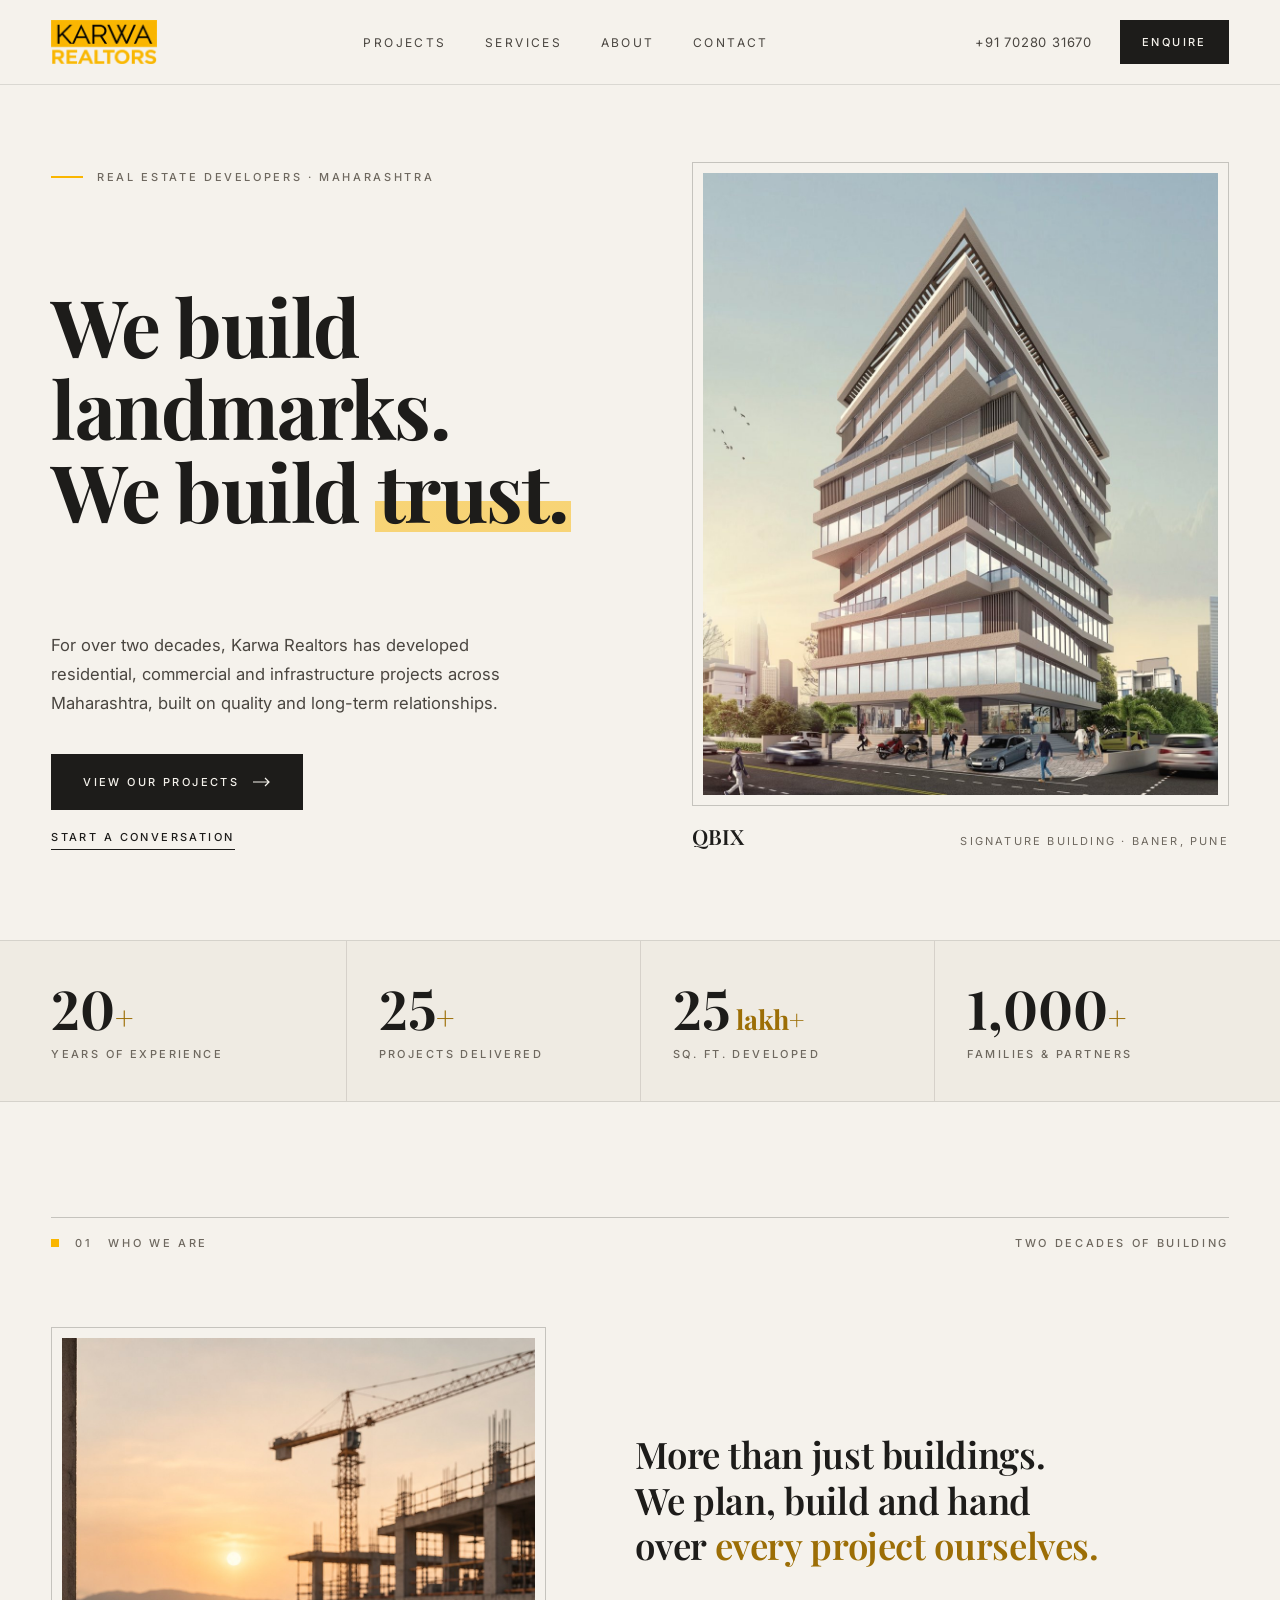
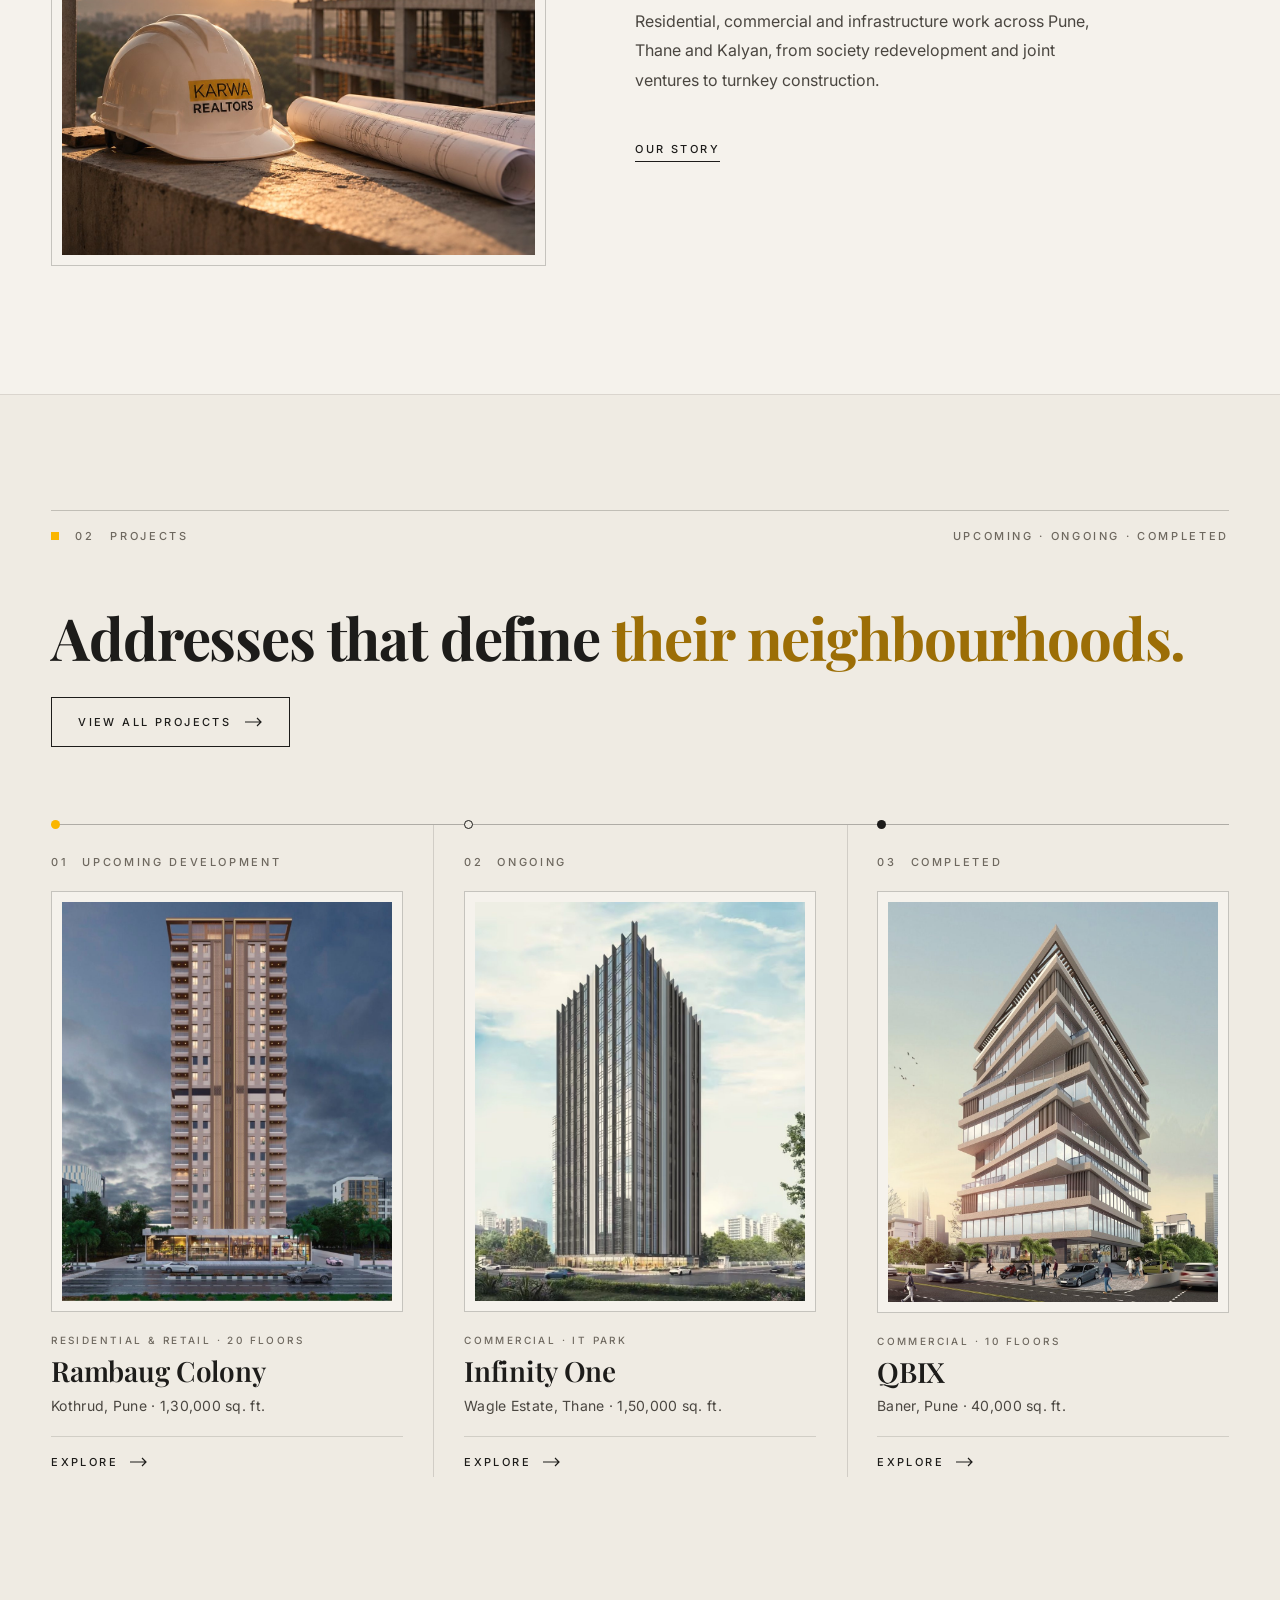
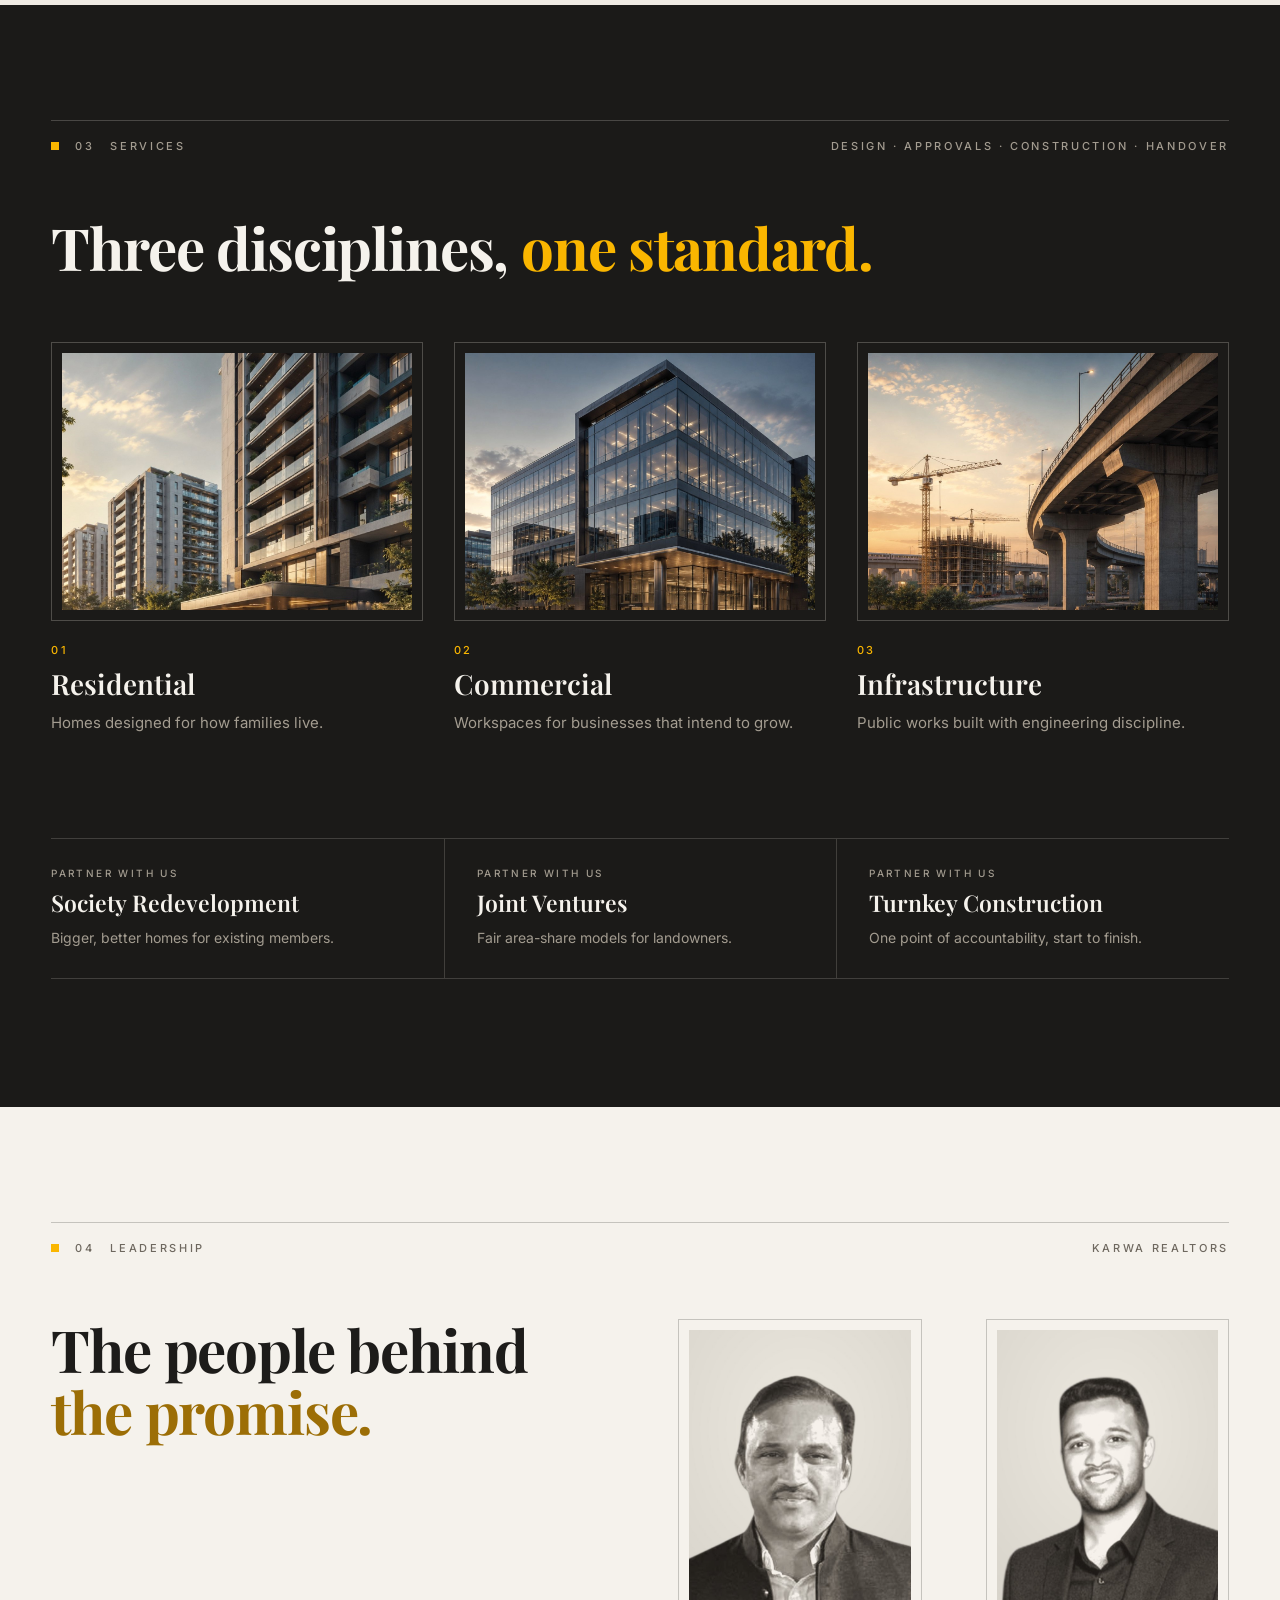
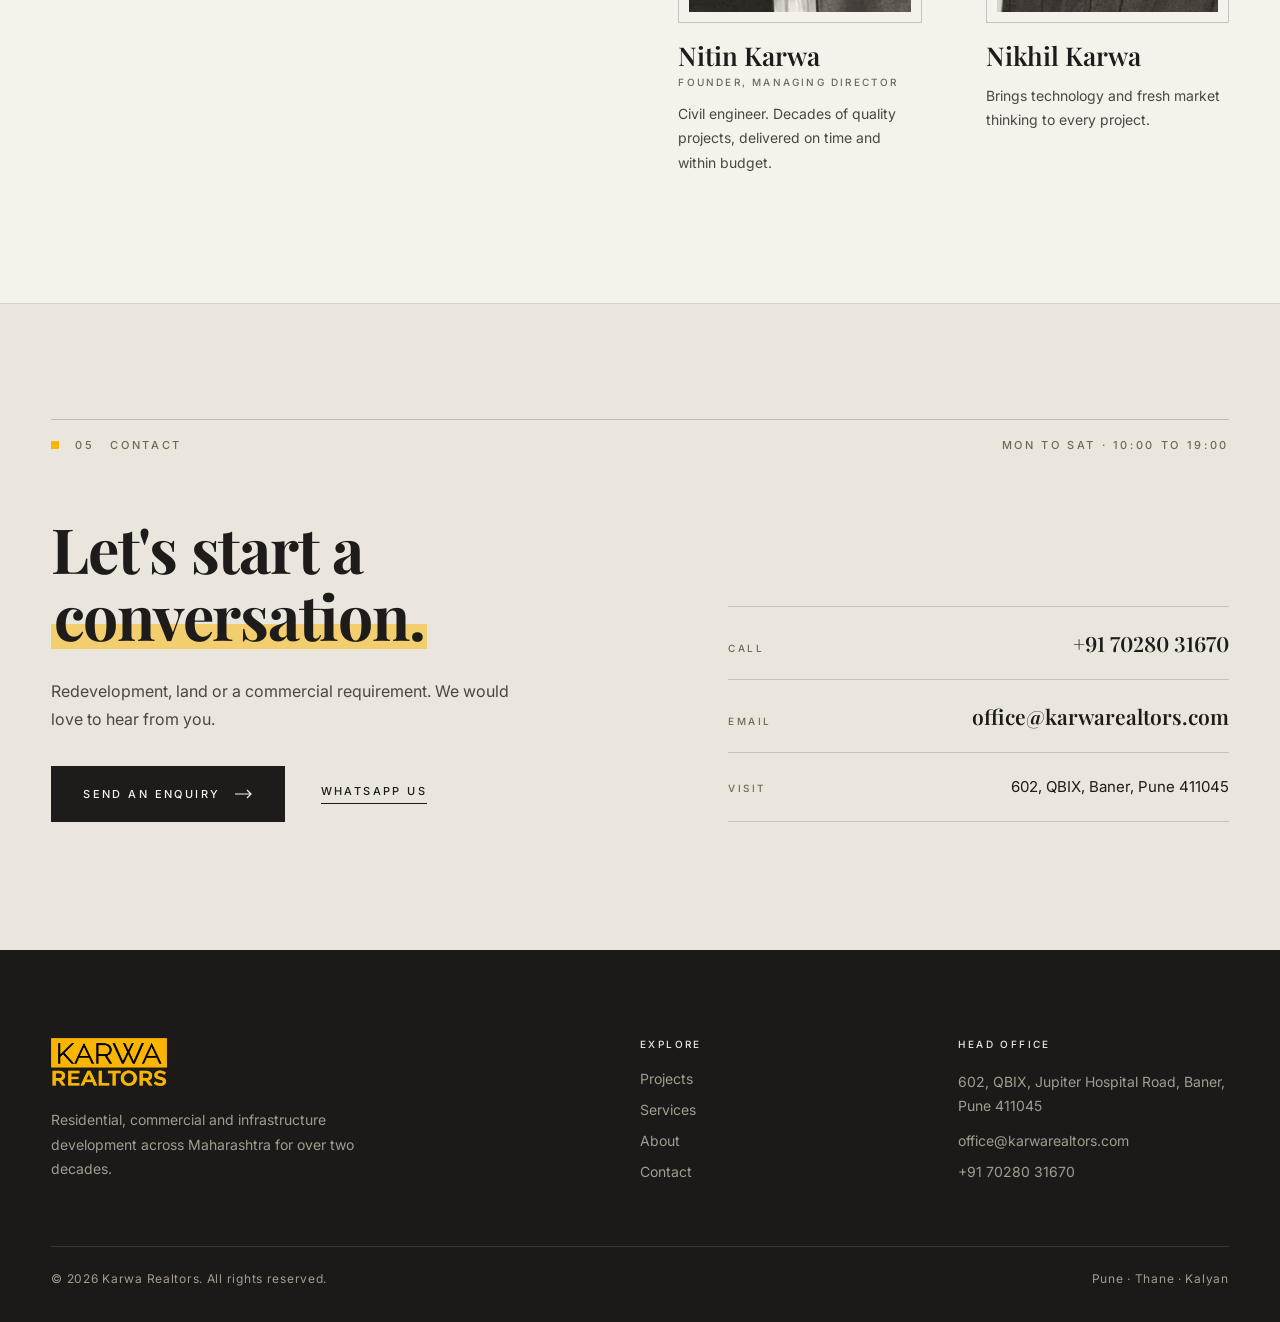
==== commit c74e6703: "Add files via upload" ====
--- a/karwa-realtors-website/index.html
+++ b/karwa-realtors-website/index.html
@@ -17,10 +17,10 @@
 <link rel="preconnect" href="https://fonts.googleapis.com">
 <link rel="preconnect" href="https://fonts.gstatic.com" crossorigin>
 <link href="https://fonts.googleapis.com/css2?family=Playfair+Display:wght@500;600;700&amp;family=Inter:wght@400;500;600&amp;display=swap" rel="stylesheet">
-<link rel="stylesheet" href="css/style.css?v=2">
+<link rel="stylesheet" href="css/style.css?v=3">
 </head>
 <body>
-<div class="kr" style="font-family: 'Inter', system-ui, sans-serif; color: #1D1C1A; background: #F5F2EC; font-weight: 400; -webkit-font-smoothing: antialiased; overflow-x: hidden">
+<div class="kr" style="font-family: 'Inter', system-ui, sans-serif; color: #1D1C1A; background: #F5F2EC; font-weight: 400; -webkit-font-smoothing: antialiased; overflow-x: clip">
 
   <!-- ================= HEADER ================= -->
   <header style="border-bottom: 1px solid rgba(29,28,26,.12)">
@@ -212,30 +212,30 @@
 
       <div class="cwrap svc-wrap">
       <div class="svc-cards track">
-        <a class="svc-card" href="#services" style="display: flex; flex-direction: column; gap: 22px; color: #EDE8DF">
+        <div class="svc-card" style="display: flex; flex-direction: column; gap: 22px; color: #EDE8DF">
           <div class="frame-d svc-img"><div><img src="images/services/residential.jpg?v=2" alt="Residential towers at sunset" style="width: 100%; height: 100%; object-fit: cover"></div></div>
           <div style="display: flex; flex-direction: column; gap: 8px">
             <span style="font-size: 11px; font-weight: 500; letter-spacing: .22em; color: #FAB600">01</span>
             <span style="font-family: 'Playfair Display', Georgia, serif; font-size: clamp(25px, 2.18vw, 31px); font-weight: 600; color: #F5F2EC">Residential</span>
             <span style="font-size: 15px; line-height: 1.7; color: #A39C90">Homes designed for how families live.</span>
           </div>
-        </a>
-        <a class="svc-card" href="#services" style="display: flex; flex-direction: column; gap: 22px; color: #EDE8DF">
+        </div>
+        <div class="svc-card" style="display: flex; flex-direction: column; gap: 22px; color: #EDE8DF">
           <div class="frame-d svc-img"><div><img src="images/services/commercial.jpg?v=2" alt="Glass commercial office building" style="width: 100%; height: 100%; object-fit: cover"></div></div>
           <div style="display: flex; flex-direction: column; gap: 8px">
             <span style="font-size: 11px; font-weight: 500; letter-spacing: .22em; color: #FAB600">02</span>
             <span style="font-family: 'Playfair Display', Georgia, serif; font-size: clamp(25px, 2.18vw, 31px); font-weight: 600; color: #F5F2EC">Commercial</span>
             <span style="font-size: 15px; line-height: 1.7; color: #A39C90">Workspaces for businesses that intend to grow.</span>
           </div>
-        </a>
-        <a class="svc-card" href="#services" style="display: flex; flex-direction: column; gap: 22px; color: #EDE8DF">
+        </div>
+        <div class="svc-card" style="display: flex; flex-direction: column; gap: 22px; color: #EDE8DF">
           <div class="frame-d svc-img"><div><img src="images/services/infrastructure.jpg?v=2" alt="Flyover and cranes at sunrise" style="width: 100%; height: 100%; object-fit: cover"></div></div>
           <div style="display: flex; flex-direction: column; gap: 8px">
             <span style="font-size: 11px; font-weight: 500; letter-spacing: .22em; color: #FAB600">03</span>
             <span style="font-family: 'Playfair Display', Georgia, serif; font-size: clamp(25px, 2.18vw, 31px); font-weight: 600; color: #F5F2EC">Infrastructure</span>
             <span style="font-size: 15px; line-height: 1.7; color: #A39C90">Public works built with engineering discipline.</span>
           </div>
-        </a>
+        </div>
       </div>
         <div class="cctrl">
           <div class="ccount"><span class="cpos">01</span><span class="cbar"><span class="cfill" style="width: 33.333%"></span></span><span class="ctot">03</span></div>
@@ -364,6 +364,6 @@
   </footer>
 
 </div>
-<script src="js/main.js?v=2" defer></script>
+<script src="js/main.js?v=3" defer></script>
 </body>
 </html>
--- a/karwa-realtors-website/css/style.css
+++ b/karwa-realtors-website/css/style.css
@@ -106,7 +106,7 @@
   .kr .show::-webkit-scrollbar{display:none}
   .kr .scol{flex:0 0 44%;scroll-snap-align:start;border-top:1px solid rgba(29,28,26,.3)}
   .kr .scol + .scol::before{display:none}
-  .kr .contact-grid{grid-template-columns:1fr}
+  .kr .contact-grid{grid-template-columns:minmax(0,1fr)}
   .kr .foot-grid{grid-template-columns:repeat(2,minmax(0,1fr))}
   .kr .foot-brand{grid-column:1 / -1}
 }
@@ -118,15 +118,23 @@
   .kr .frame,.kr .frame-d{padding:6px}
   .kr .rail .r,.kr .hide-sm{display:none}
   .kr .stat{padding:24px 0 24px 20px}
-  .kr .intro-grid{grid-template-columns:1fr}
-  .kr .hero-grid{grid-template-columns:1fr}
+  .kr .intro-grid{grid-template-columns:minmax(0,1fr)}
+  .kr .hero-grid{grid-template-columns:minmax(0,1fr)}
   .kr .scol{flex:0 0 84%}
   .kr .svc-cards{display:flex;overflow-x:auto;scroll-snap-type:x mandatory;gap:20px;margin-left:calc(-1 * clamp(20px,4vw,56px));margin-right:calc(-1 * clamp(20px,4vw,56px));padding:0 clamp(20px,4vw,56px) 4px;scroll-padding-left:clamp(20px,4vw,56px);scrollbar-width:none}
   .kr .svc-cards::-webkit-scrollbar{display:none}
   .kr .svc-card{flex:0 0 84%;scroll-snap-align:start}
-  .kr .ways{grid-template-columns:1fr}
+  .kr .ways{grid-template-columns:minmax(0,1fr)}
   .kr .way{border-left:0;border-top:1px solid rgba(237,232,223,.18);padding:20px 0}
   .kr .way:first-child{border-top:0}
-  .kr .foot-grid{grid-template-columns:1fr}
+  .kr .foot-grid{grid-template-columns:minmax(0,1fr)}
 }
+
+/* robust image frames + mobile safety (Safari) */
+.kr{font-variant-numeric:lining-nums}
+.kr *{-webkit-tap-highlight-color:transparent}
+.kr .frame,.kr .frame-d{min-width:0;min-height:0;max-width:100%}
+.kr .frame > div,.kr .frame-d > div{position:relative;overflow:hidden}
+.kr .frame > div > img,.kr .frame-d > div > img{position:absolute;top:0;left:0;width:100%;height:100%;object-fit:cover}
+@media (hover:none){.kr .scol:hover img,.kr .svc-card:hover img{transform:none}}
 .kr #mobile-menu[hidden]{display:none !important}
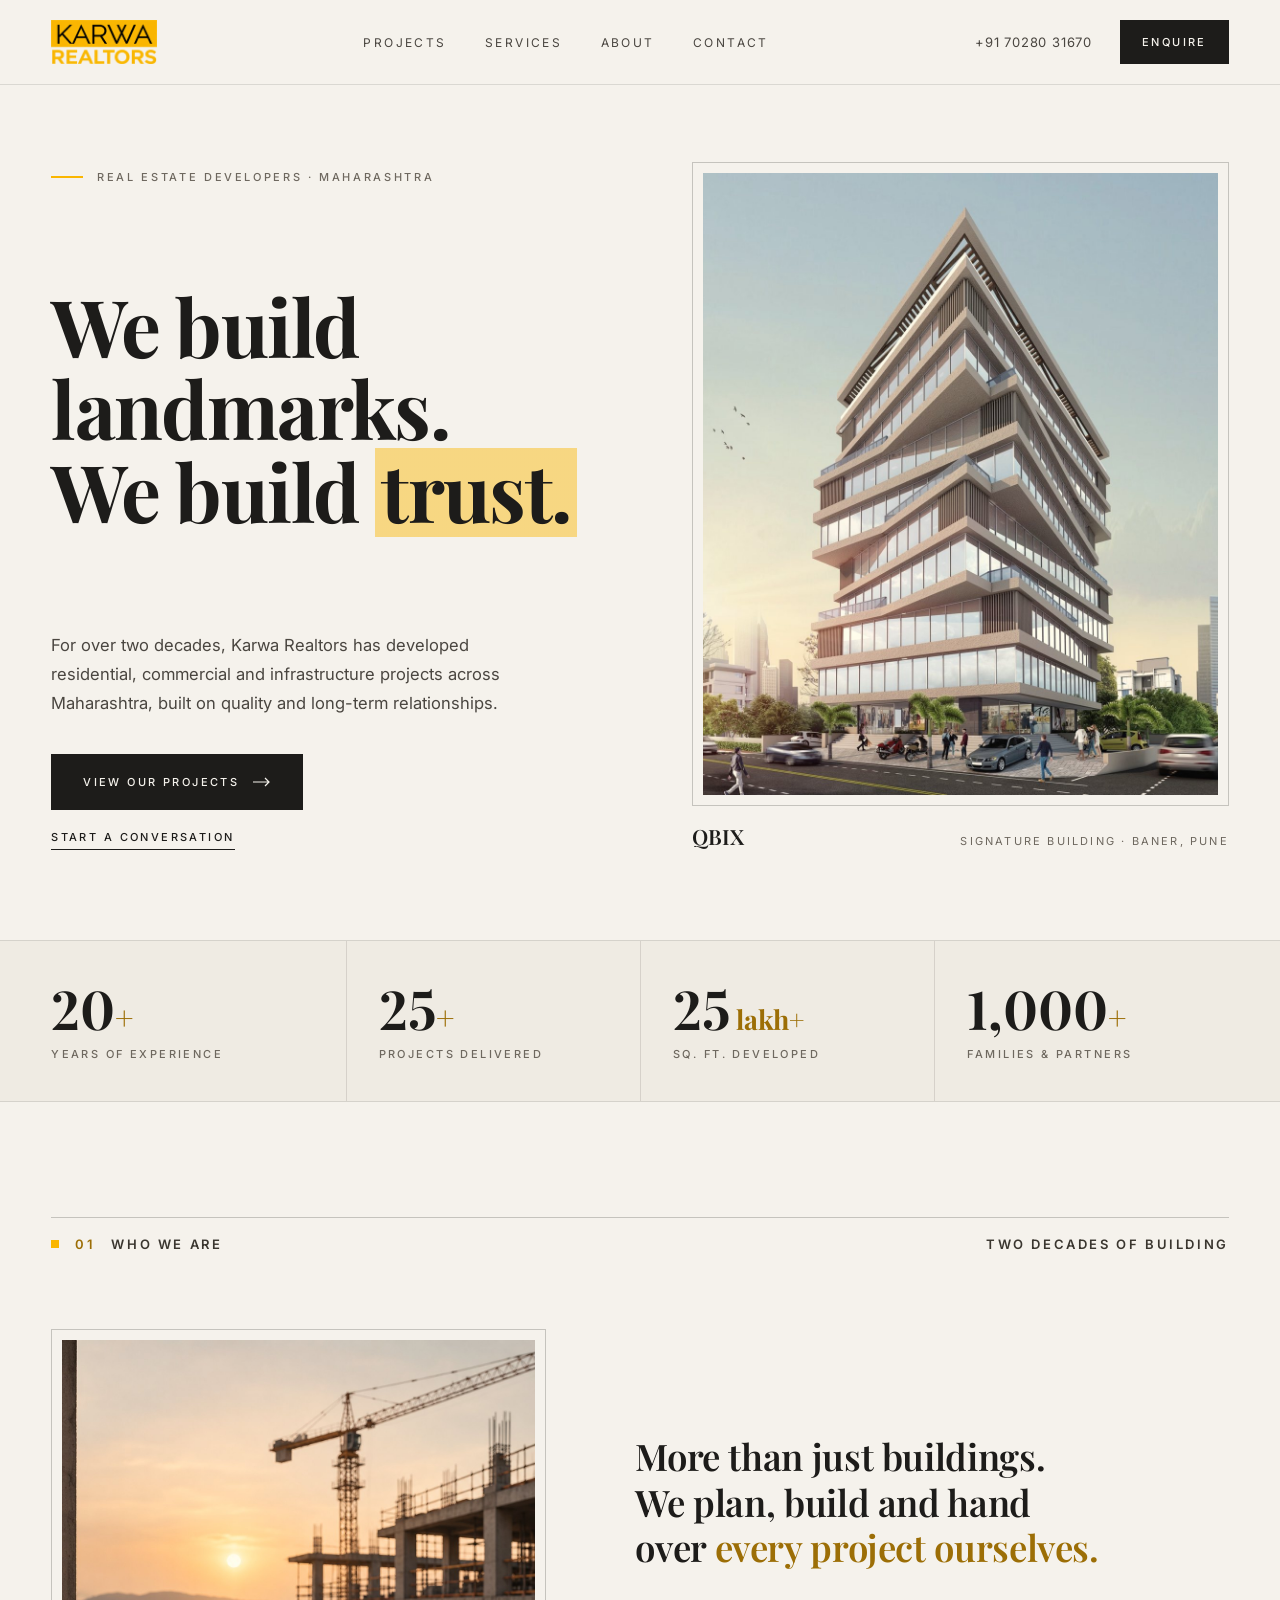
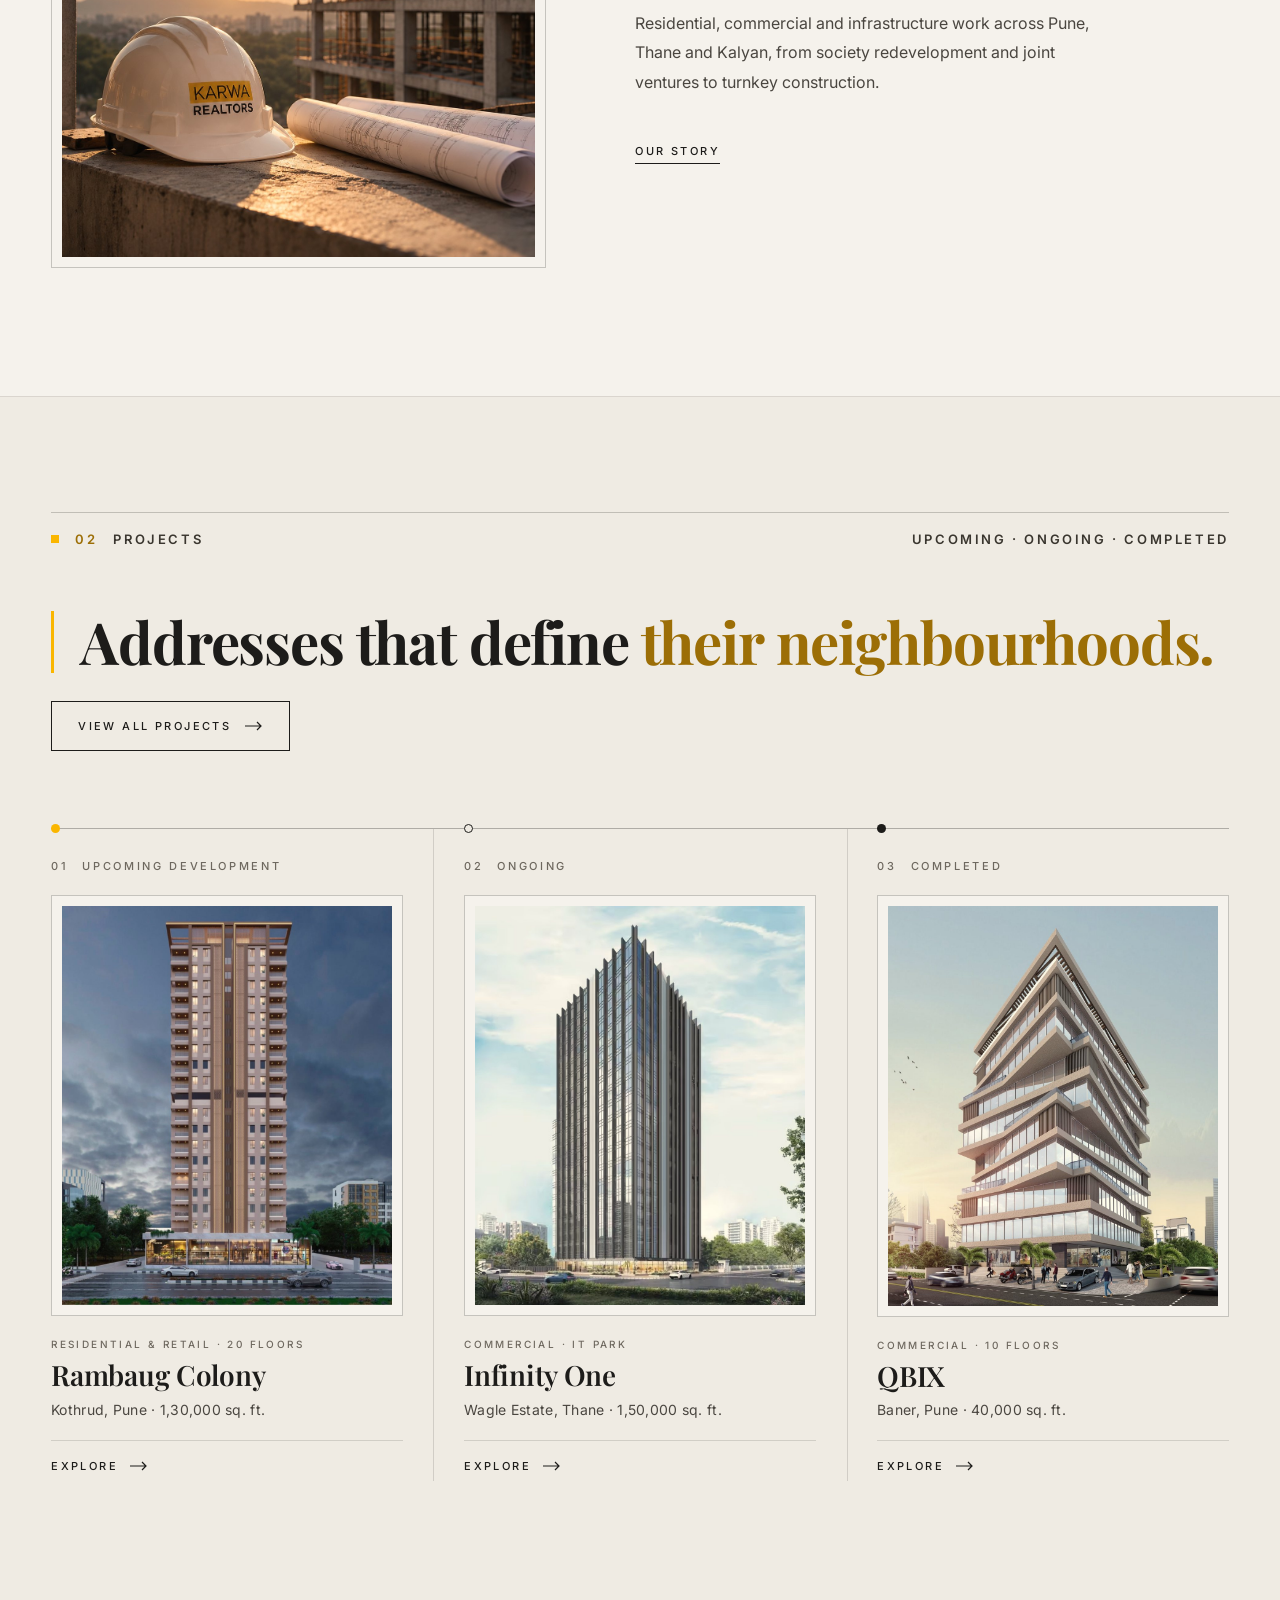
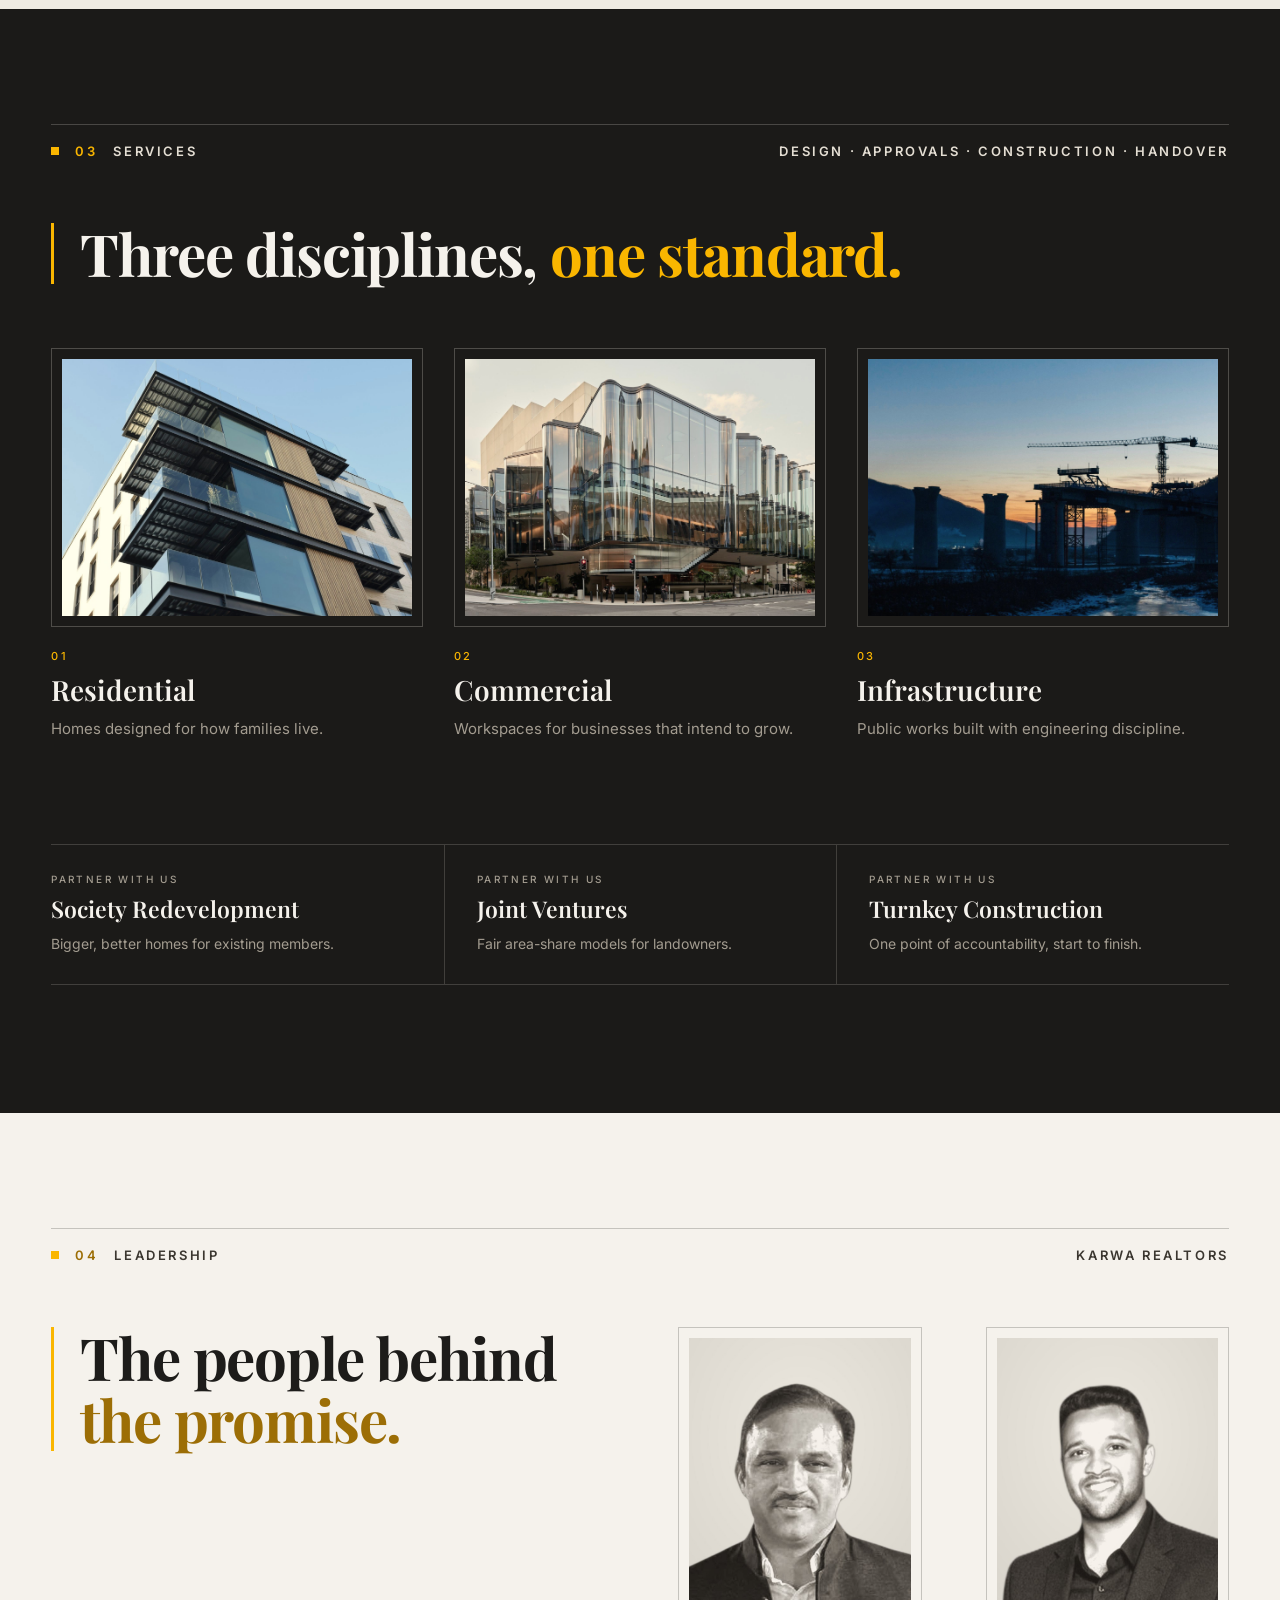
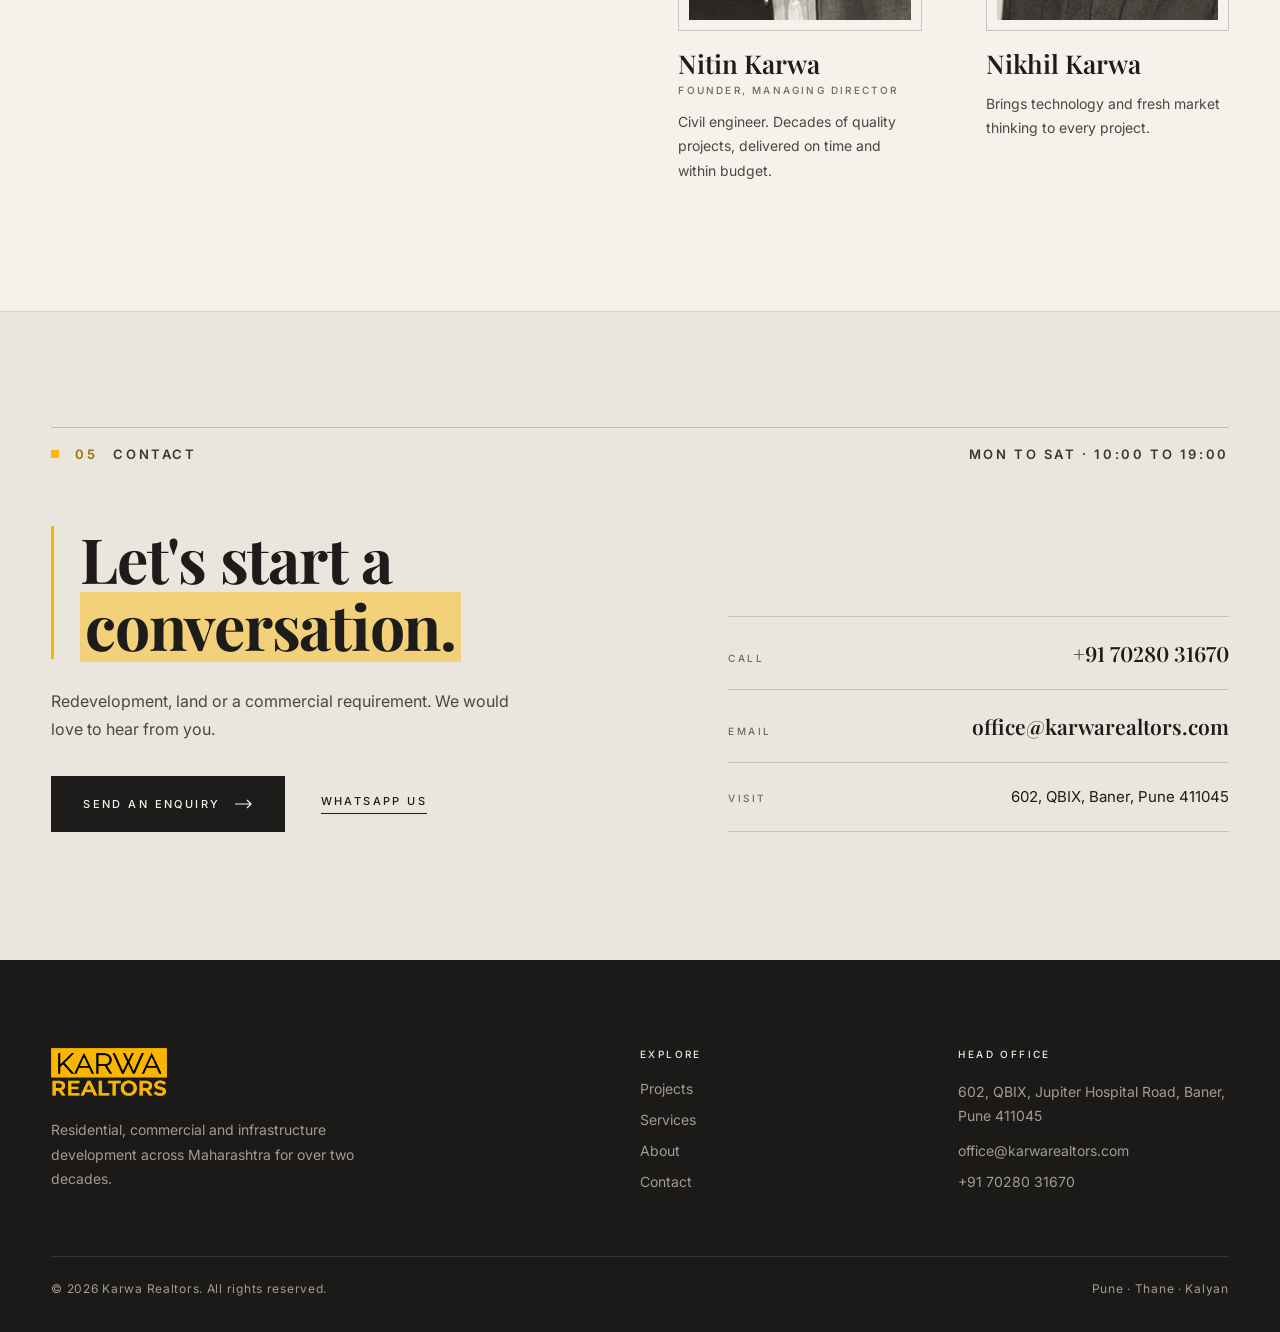
==== commit 1207dd01: "Add files via upload" ====
--- a/karwa-realtors-website/index.html
+++ b/karwa-realtors-website/index.html
@@ -17,7 +17,7 @@
 <link rel="preconnect" href="https://fonts.googleapis.com">
 <link rel="preconnect" href="https://fonts.gstatic.com" crossorigin>
 <link href="https://fonts.googleapis.com/css2?family=Playfair+Display:wght@500;600;700&amp;family=Inter:wght@400;500;600&amp;display=swap" rel="stylesheet">
-<link rel="stylesheet" href="css/style.css?v=3">
+<link rel="stylesheet" href="css/style.css?v=5">
 </head>
 <body>
 <div class="kr" style="font-family: 'Inter', system-ui, sans-serif; color: #1D1C1A; background: #F5F2EC; font-weight: 400; -webkit-font-smoothing: antialiased; overflow-x: clip">
@@ -59,7 +59,7 @@
           <span style="width: 32px; height: 2px; background: #FAB600; flex: none"></span>
           <span>Real Estate Developers<span class="hide-sm"> · Maharashtra</span></span>
         </div>
-        <h1 class="h1" style="margin: 0; font-family: 'Playfair Display', Georgia, serif; font-weight: 700; line-height: 1.04; letter-spacing: -.02em; color: #1D1C1A; text-wrap: balance">We build landmarks.<br>We build <span style="background: linear-gradient(transparent 60%, rgba(250,182,0,.5) 60%, rgba(250,182,0,.5) 90%, transparent 90%); padding: 0 .04em; -webkit-box-decoration-break: clone; box-decoration-break: clone">trust.</span></h1>
+        <h1 class="h1" style="margin: 0; font-family: 'Playfair Display', Georgia, serif; font-weight: 700; line-height: 1.04; letter-spacing: -.02em; color: #1D1C1A; text-wrap: balance">We build landmarks.<br>We build <span style="background: linear-gradient(transparent 10%, rgba(250,182,0,.45) 10%, rgba(250,182,0,.45) 94%, transparent 94%); padding: 0 .08em; -webkit-box-decoration-break: clone; box-decoration-break: clone">trust.</span></h1>
         <div style="display: flex; flex-direction: column; gap: 36px; max-width: 470px">
           <p style="margin: 0; font-size: clamp(16px, 1.3vw, 18px); line-height: 1.75; color: #4A4640; text-wrap: pretty">For over two decades, Karwa Realtors has developed residential, commercial and infrastructure projects across Maharashtra, built on quality and long-term relationships.</p>
           <div style="display: flex; align-items: center; gap: 20px 36px; flex-wrap: wrap">
@@ -213,7 +213,7 @@
       <div class="cwrap svc-wrap">
       <div class="svc-cards track">
         <div class="svc-card" style="display: flex; flex-direction: column; gap: 22px; color: #EDE8DF">
-          <div class="frame-d svc-img"><div><img src="images/services/residential.jpg?v=2" alt="Residential towers at sunset" style="width: 100%; height: 100%; object-fit: cover"></div></div>
+          <div class="frame-d svc-img"><div><img src="images/services/svc-residential.jpg?v=2" alt="Modern residential building with glass balconies" style="width: 100%; height: 100%; object-fit: cover"></div></div>
           <div style="display: flex; flex-direction: column; gap: 8px">
             <span style="font-size: 11px; font-weight: 500; letter-spacing: .22em; color: #FAB600">01</span>
             <span style="font-family: 'Playfair Display', Georgia, serif; font-size: clamp(25px, 2.18vw, 31px); font-weight: 600; color: #F5F2EC">Residential</span>
@@ -221,7 +221,7 @@
           </div>
         </div>
         <div class="svc-card" style="display: flex; flex-direction: column; gap: 22px; color: #EDE8DF">
-          <div class="frame-d svc-img"><div><img src="images/services/commercial.jpg?v=2" alt="Glass commercial office building" style="width: 100%; height: 100%; object-fit: cover"></div></div>
+          <div class="frame-d svc-img"><div><img src="images/services/svc-commercial.jpg?v=2" alt="Curved glass commercial building" style="width: 100%; height: 100%; object-fit: cover"></div></div>
           <div style="display: flex; flex-direction: column; gap: 8px">
             <span style="font-size: 11px; font-weight: 500; letter-spacing: .22em; color: #FAB600">02</span>
             <span style="font-family: 'Playfair Display', Georgia, serif; font-size: clamp(25px, 2.18vw, 31px); font-weight: 600; color: #F5F2EC">Commercial</span>
@@ -229,7 +229,7 @@
           </div>
         </div>
         <div class="svc-card" style="display: flex; flex-direction: column; gap: 22px; color: #EDE8DF">
-          <div class="frame-d svc-img"><div><img src="images/services/infrastructure.jpg?v=2" alt="Flyover and cranes at sunrise" style="width: 100%; height: 100%; object-fit: cover"></div></div>
+          <div class="frame-d svc-img"><div><img src="images/services/svc-infrastructure.jpg?v=2" alt="Bridge under construction at dusk" style="width: 100%; height: 100%; object-fit: cover"></div></div>
           <div style="display: flex; flex-direction: column; gap: 8px">
             <span style="font-size: 11px; font-weight: 500; letter-spacing: .22em; color: #FAB600">03</span>
             <span style="font-family: 'Playfair Display', Georgia, serif; font-size: clamp(25px, 2.18vw, 31px); font-weight: 600; color: #F5F2EC">Infrastructure</span>
@@ -307,7 +307,7 @@
       </div>
       <div class="contact-grid">
         <div style="display: flex; flex-direction: column; gap: 28px">
-          <h2 style="margin: 0; font-family: 'Playfair Display', Georgia, serif; font-weight: 700; font-size: clamp(36px, 4.87vw, 73px); line-height: 1.06; letter-spacing: -.02em; text-wrap: balance">Let's start a <span style="background: linear-gradient(transparent 60%, rgba(250,182,0,.5) 60%, rgba(250,182,0,.5) 90%, transparent 90%); padding: 0 .04em; -webkit-box-decoration-break: clone; box-decoration-break: clone">conversation.</span></h2>
+          <h2 style="margin: 0; font-family: 'Playfair Display', Georgia, serif; font-weight: 700; font-size: clamp(36px, 4.87vw, 73px); line-height: 1.06; letter-spacing: -.02em; text-wrap: balance">Let's start a <span style="background: linear-gradient(transparent 10%, rgba(250,182,0,.45) 10%, rgba(250,182,0,.45) 94%, transparent 94%); padding: 0 .08em; -webkit-box-decoration-break: clone; box-decoration-break: clone">conversation.</span></h2>
           <p style="margin: 0; font-size: 16px; line-height: 1.8; color: #4A4640; max-width: 460px">Redevelopment, land or a commercial requirement. We would love to hear from you.</p>
           <div style="display: flex; align-items: center; gap: 20px 36px; flex-wrap: wrap; padding-top: 4px">
             <a class="btn-dark" href="mailto:office@karwarealtors.com" style="display: inline-flex; align-items: center; gap: 14px; min-height: 56px; padding: 0 32px; background: #1D1C1A; color: #F5F2EC; font-size: 11px; font-weight: 500; letter-spacing: .22em; text-transform: uppercase">Send an enquiry
--- a/karwa-realtors-website/css/style.css
+++ b/karwa-realtors-website/css/style.css
@@ -137,4 +137,88 @@
 .kr .frame > div,.kr .frame-d > div{position:relative;overflow:hidden}
 .kr .frame > div > img,.kr .frame-d > div > img{position:absolute;top:0;left:0;width:100%;height:100%;object-fit:cover}
 @media (hover:none){.kr .scol:hover img,.kr .svc-card:hover img{transform:none}}
+
+/* ---------- phone polish: centred, calmer type, tighter rhythm ---------- */
+@media (max-width:700px){
+  .kr p{font-size:15px !important;line-height:1.75 !important}
+  .kr h2{font-size:30px !important;line-height:1.14 !important;letter-spacing:-.015em !important;text-align:center}
+  .kr #about h2{font-size:24px !important;line-height:1.32 !important}
+  .kr .h1{font-size:40px !important;line-height:1.08 !important}
+  .kr .logo{height:32px}
+  .kr .btn-dark,.kr .btn-line{justify-content:center}
+  /* section rhythm */
+  .kr section.wrap:not(#top),.kr section > .wrap:not(.stats){padding-top:56px !important;padding-bottom:64px !important}
+  .kr .rail{justify-content:center;gap:12px;border-top:0 !important;padding-top:0 !important;margin-bottom:32px !important;font-size:10px;letter-spacing:.22em}
+  .kr .rail::before,.kr .rail::after{content:"";flex:1;height:1px;background:currentColor;opacity:.28}
+  .kr .rail > span:first-child{display:none}
+  /* hero */
+  .kr #top{padding-top:36px !important;padding-bottom:48px !important}
+  .kr #top .hero-grid > div:first-child{align-items:center;text-align:center;gap:26px !important}
+  .kr #top .hero-grid > div:first-child > div{justify-content:center;align-items:center}
+  .kr #top .hero-grid > div:first-child > div:first-child > span:first-child{display:none}
+  .kr #top .hero-grid > div:first-child > div:last-child{gap:28px !important}
+  .kr #top .hero-grid > div:first-child > div:last-child > div{flex-direction:column;width:100%;gap:18px !important}
+  .kr #top .btn-dark{width:100%}
+  .kr #top figcaption{flex-direction:column;align-items:center !important;gap:4px !important}
+  .kr .hero-img{aspect-ratio:4 / 5}
+  /* stats */
+  .kr .stat,.kr .stat:nth-child(odd),.kr .stat:nth-child(even){align-items:center;text-align:center;padding:26px 8px !important}
+  .kr .stat-num{font-size:36px}
+  /* who we are */
+  .kr #about .intro-grid > div{align-items:center;text-align:center;gap:22px !important}
+  .kr #about .intro-grid{gap:32px}
+  /* section heads with a button */
+  .kr .wrap > div[style*="space-between"]{flex-direction:column;align-items:center !important;text-align:center;gap:22px !important;margin-bottom:36px !important}
+  /* projects showcase */
+  .kr .scol{gap:18px;text-align:center}
+  .kr .sdot{left:50% !important;transform:translateX(-50%)}
+  .kr .slabel{justify-content:center;font-size:10px}
+  .kr .sbody{align-items:center}
+  .kr .scol h3{font-size:24px !important}
+  .kr .smore{align-self:stretch;justify-content:center}
+  /* services */
+  .kr #services h2{margin-bottom:32px !important}
+  .kr .svc-card{text-align:center}
+  .kr .svc-card > div:last-child{align-items:center}
+  .kr .svc-card > div:last-child > span:nth-child(2){font-size:24px !important}
+  .kr .ways{margin:0}
+  .kr .way{align-items:center;text-align:center}
+  .kr .way > span:nth-child(2){font-size:21px !important}
+  .kr #services .wrap > div[style*="margin-top"]{margin-top:48px !important}
+  /* leadership */
+  .kr #leadership .wrap > div,.kr #leadership > div{gap:28px !important}
+  .kr .lead-grid{gap:16px}
+  .kr .lead-grid article{text-align:center;gap:12px !important}
+  .kr .lead-grid article > div:last-child{align-items:center}
+  .kr .lead-grid h3{font-size:20px !important}
+  /* contact */
+  .kr .contact-grid{gap:36px}
+  .kr .contact-grid > div:first-child{align-items:center;text-align:center;gap:20px !important}
+  .kr .contact-grid > div:first-child > div{flex-direction:column;width:100%;gap:18px !important}
+  .kr .contact-grid .btn-dark{width:100%}
+  .kr .contact-grid > div:last-child > a,.kr .contact-grid > div:last-child > div{flex-direction:column;align-items:center !important;gap:6px !important;text-align:center;padding:18px 0 !important}
+  .kr .contact-grid > div:last-child span{text-align:center !important;font-size:17px !important}
+  .kr .contact-grid > div:last-child span:first-child{font-size:10px !important}
+  /* footer */
+  .kr .foot .foot-grid{gap:36px;text-align:center}
+  .kr .foot .foot-grid > div{align-items:center}
+  .kr .foot .foot-grid img{align-self:center !important;height:40px !important}
+  .kr .foot .foot-grid p{margin:0 auto !important}
+  .kr .foot .wrap > div:last-child{flex-direction:column;align-items:center;text-align:center}
+  .kr #mobile-menu a{text-align:center}
+}
+
+/* ---------- emphasis v2: clearer labels, framed headlines ---------- */
+.kr .rail{font-size:13px;font-weight:600;letter-spacing:.2em;color:#3A362F}
+.kr .rail > span:nth-child(2){color:#9C6E06}
+.kr .rail-d{color:#E4DED3}
+.kr .rail-d > span:nth-child(2){color:#FAB600}
+.kr section:not(#about) h2{border-left:3px solid #FAB600;padding-left:26px}
+@media (max-width:700px){
+  .kr .rail{font-size:11px;font-weight:600;color:#3A362F}
+  .kr .rail-d{color:#E4DED3}
+  .kr .rail::before,.kr .rail::after{opacity:.45}
+  .kr section:not(#about) h2{border-left:0;padding:20px 16px !important;border:1px solid rgba(29,28,26,.2);border-top:3px solid #FAB600}
+  .kr section#services:not(#about) h2{border-color:rgba(237,232,223,.3);border-top-color:#FAB600}
+}
 .kr #mobile-menu[hidden]{display:none !important}
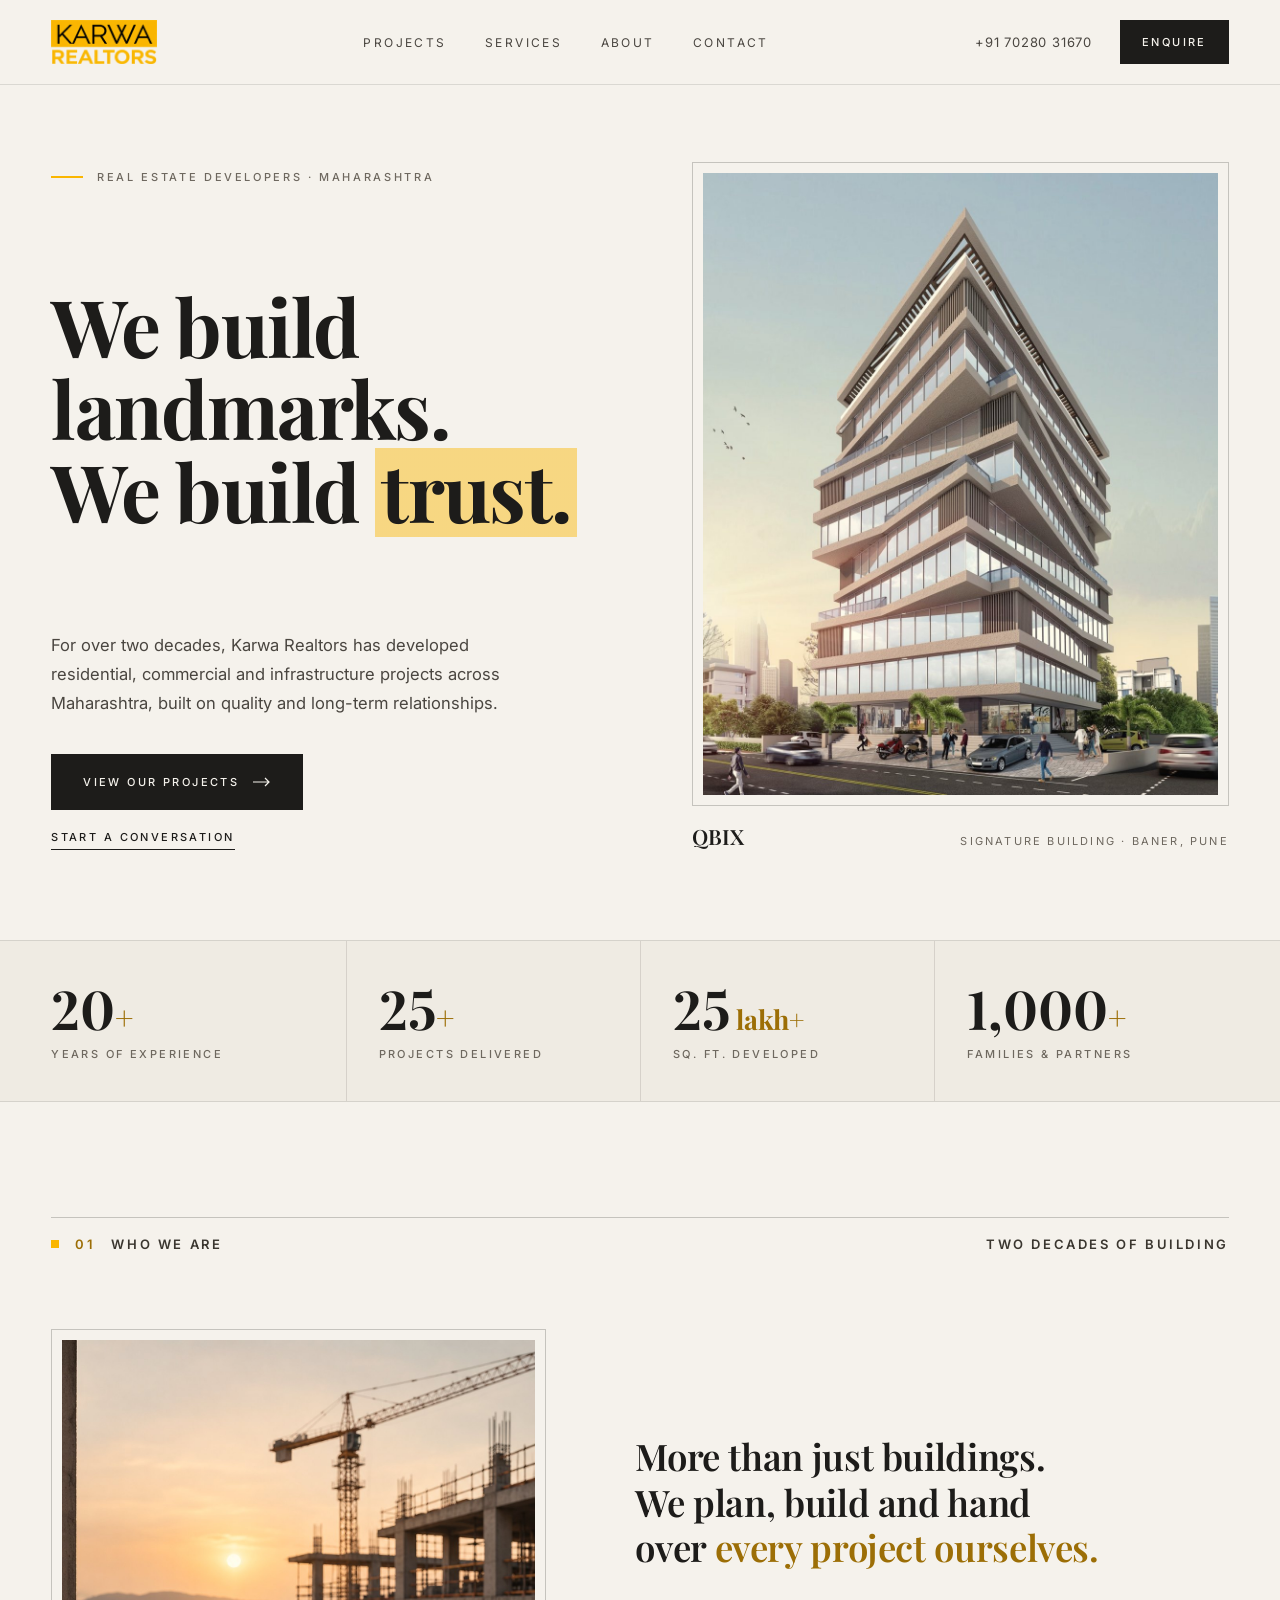
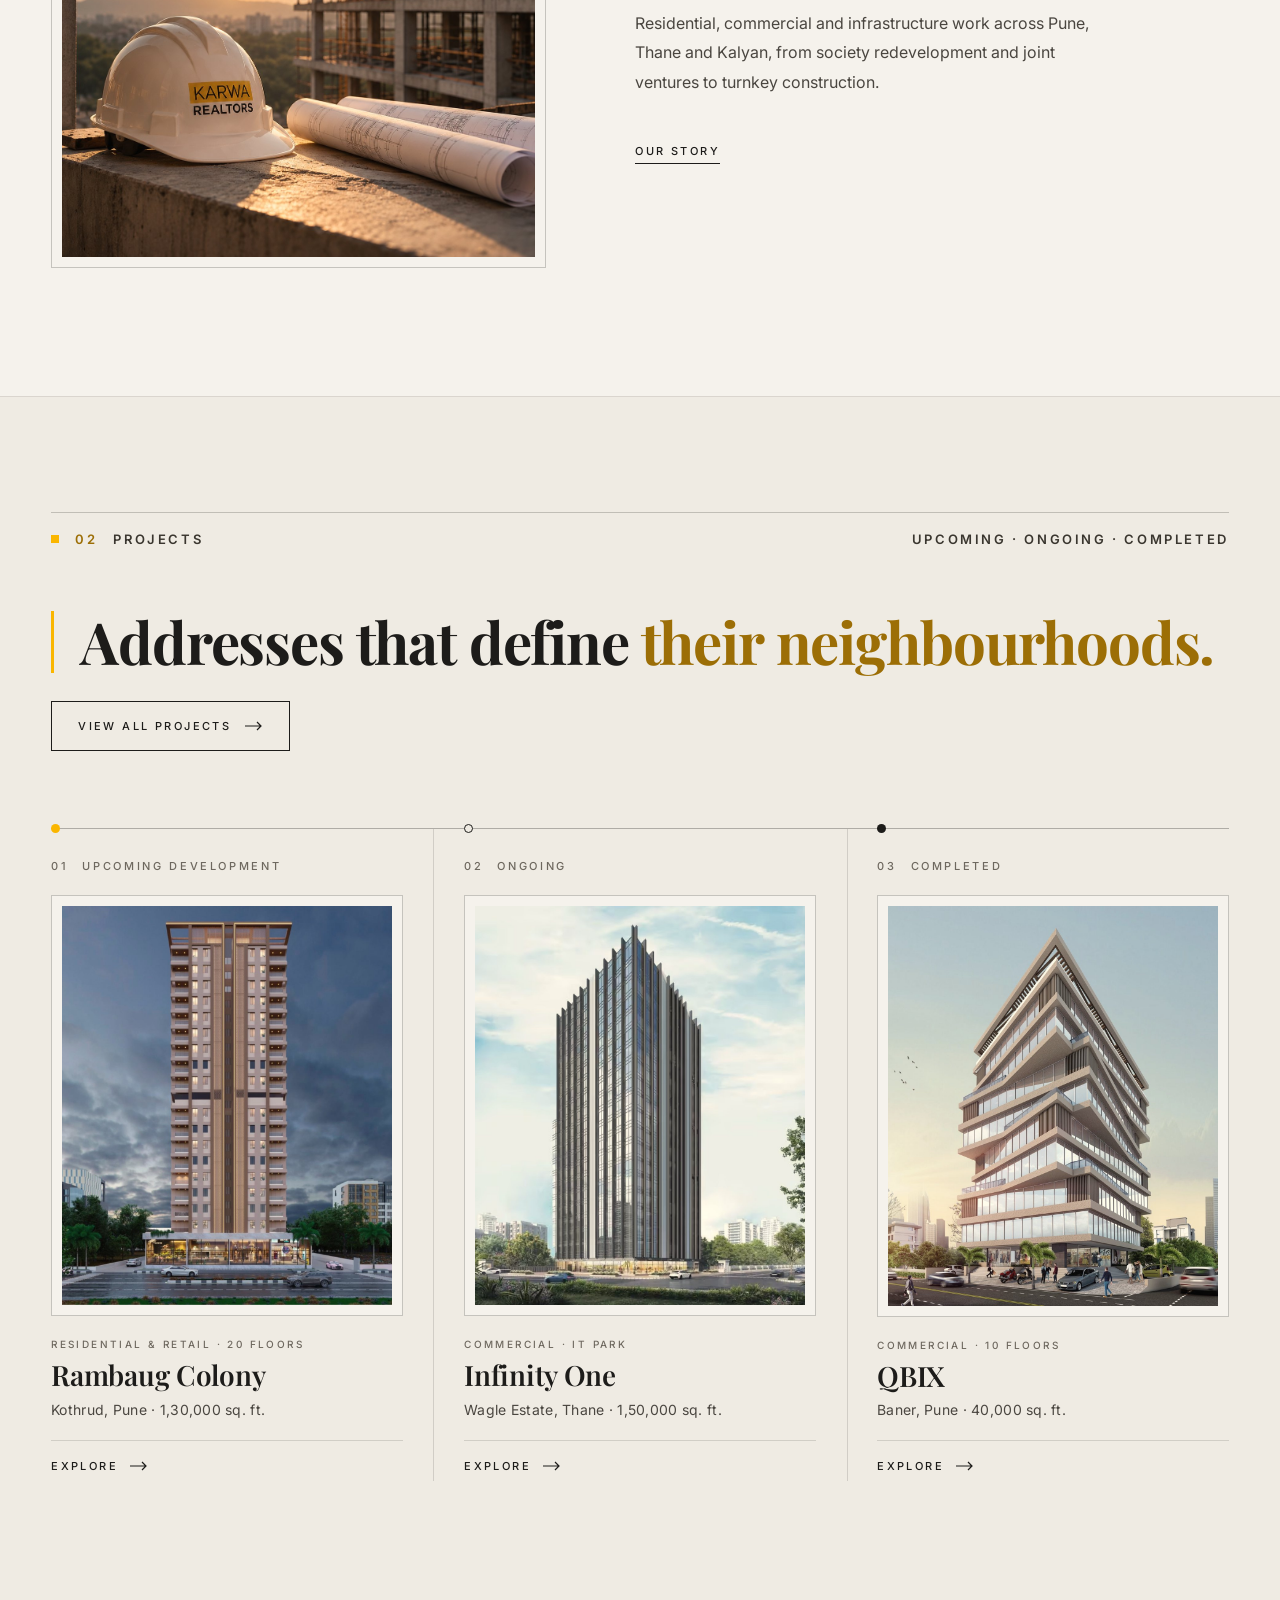
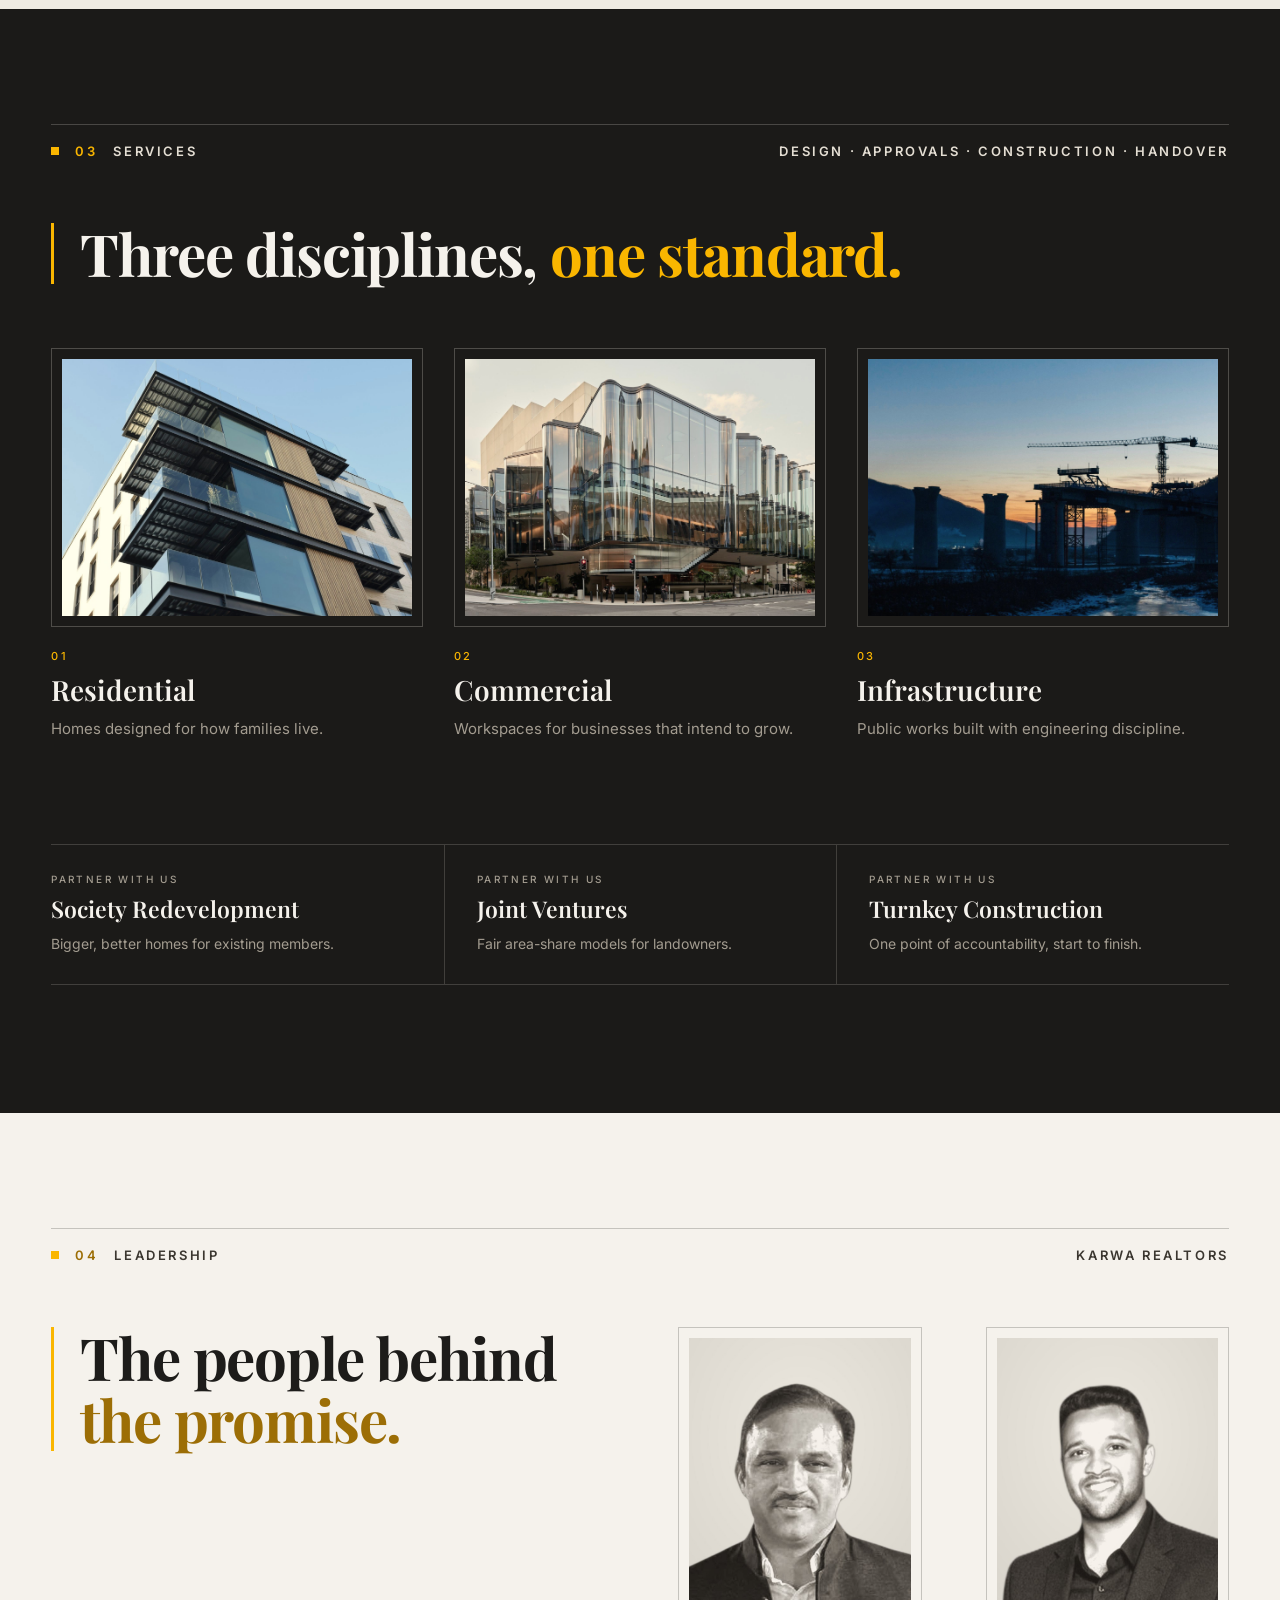
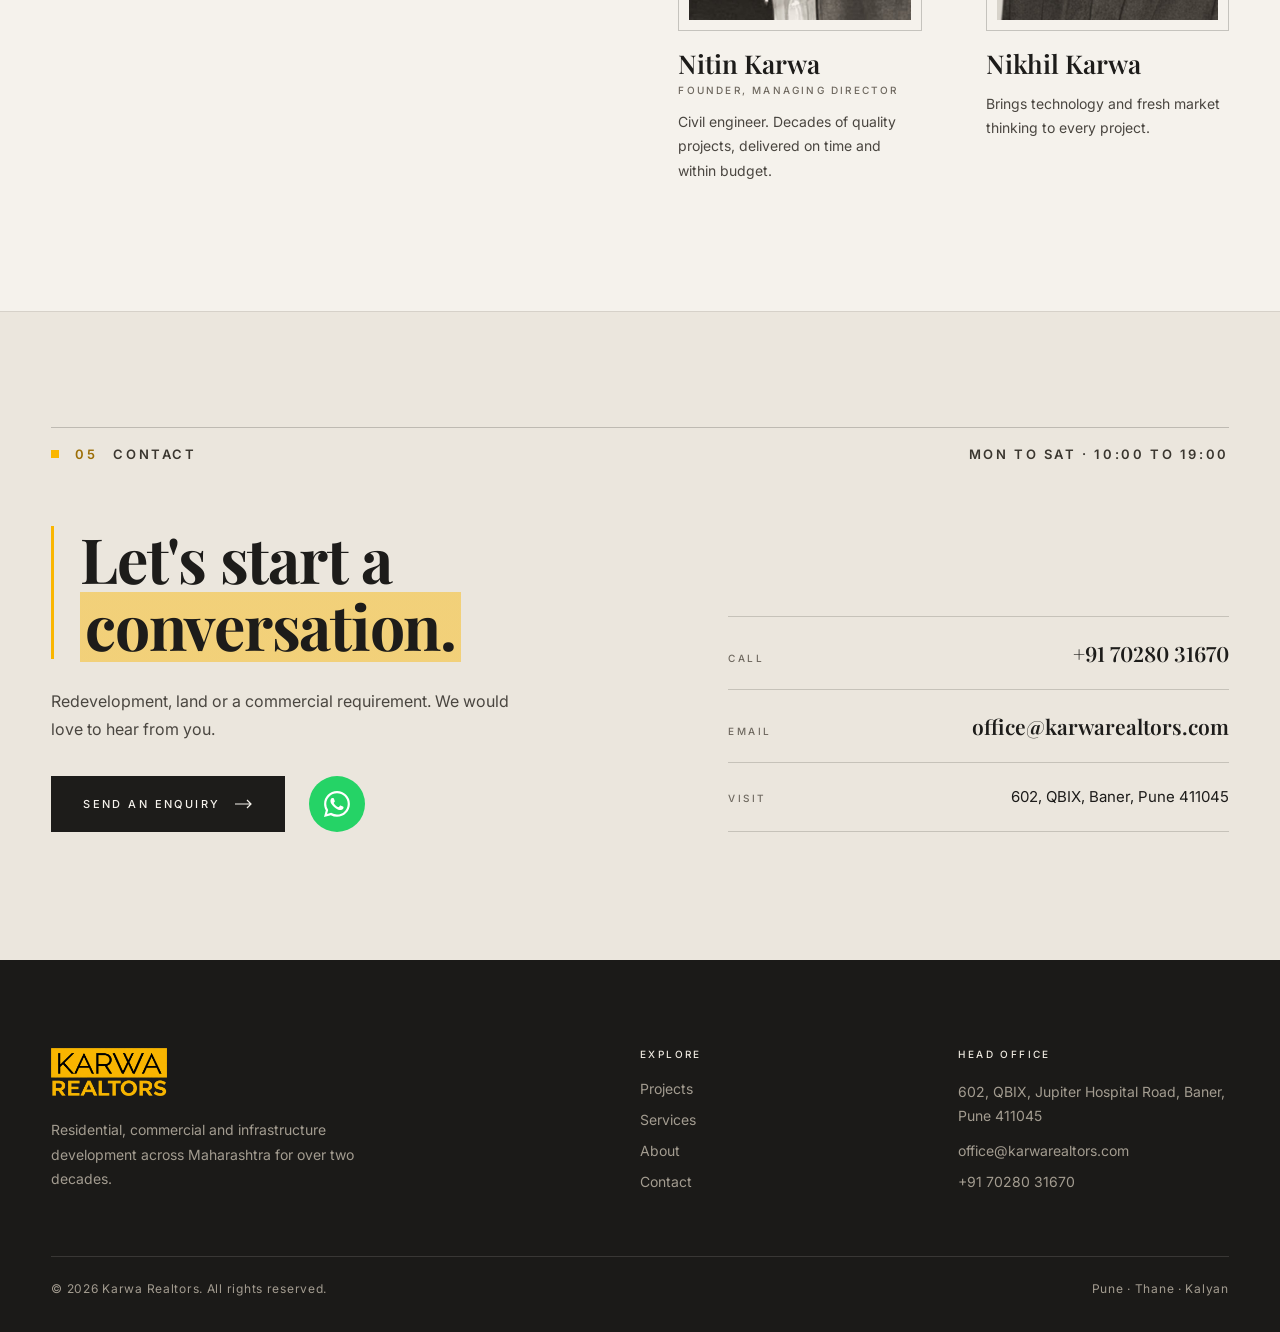
==== commit befee798: "Update index.html" ====
--- a/karwa-realtors-website/index.html
+++ b/karwa-realtors-website/index.html
@@ -17,7 +17,7 @@
 <link rel="preconnect" href="https://fonts.googleapis.com">
 <link rel="preconnect" href="https://fonts.gstatic.com" crossorigin>
 <link href="https://fonts.googleapis.com/css2?family=Playfair+Display:wght@500;600;700&amp;family=Inter:wght@400;500;600&amp;display=swap" rel="stylesheet">
-<link rel="stylesheet" href="css/style.css?v=5">
+<link rel="stylesheet" href="css/style.css?v=6">
 </head>
 <body>
 <div class="kr" style="font-family: 'Inter', system-ui, sans-serif; color: #1D1C1A; background: #F5F2EC; font-weight: 400; -webkit-font-smoothing: antialiased; overflow-x: clip">
@@ -31,7 +31,7 @@
       <nav class="nav" aria-label="Primary" style="font-size: 12px; font-weight: 400; letter-spacing: .2em; text-transform: uppercase">
         <a href="projects.html" style="color: #4A4640">Projects</a>
         <a href="#services" style="color: #4A4640">Services</a>
-        <a href="#about" style="color: #4A4640">About</a>
+        <a href="about.html" style="color: #4A4640">About</a>
         <a href="#contact" style="color: #4A4640">Contact</a>
       </nav>
       <div style="display: flex; align-items: center; gap: 16px">
@@ -45,7 +45,7 @@
     <nav id="mobile-menu" hidden aria-label="Mobile" class="wrap" style="display: flex; flex-direction: column; padding-bottom: 16px">
         <a href="projects.html" style="padding: 18px 0; border-top: 1px solid rgba(29,28,26,.12); font-family: 'Playfair Display', Georgia, serif; font-weight: 600; font-size: 21px">Projects</a>
         <a href="#services" style="padding: 18px 0; border-top: 1px solid rgba(29,28,26,.12); font-family: 'Playfair Display', Georgia, serif; font-weight: 600; font-size: 21px">Services</a>
-        <a href="#about" style="padding: 18px 0; border-top: 1px solid rgba(29,28,26,.12); font-family: 'Playfair Display', Georgia, serif; font-weight: 600; font-size: 21px">About</a>
+        <a href="about.html" style="padding: 18px 0; border-top: 1px solid rgba(29,28,26,.12); font-family: 'Playfair Display', Georgia, serif; font-weight: 600; font-size: 21px">About</a>
         <a href="#contact" style="padding: 18px 0; border-top: 1px solid rgba(29,28,26,.12); font-family: 'Playfair Display', Georgia, serif; font-weight: 600; font-size: 21px">Contact</a>
         <a href="tel:+917028031670" style="padding: 18px 0; border-top: 1px solid rgba(29,28,26,.12); font-size: 14px; letter-spacing: .06em; color: #4A4640">+91 70280 31670</a>
       </nav>
@@ -126,7 +126,7 @@
         <h2 style="margin: 0; font-family: 'Playfair Display', Georgia, serif; font-weight: 600; font-size: clamp(26px, 2.86vw, 40px); line-height: 1.25; letter-spacing: -.01em; color: #1D1C1A; text-wrap: balance">More than just buildings. We plan, build and hand over <span style="color: #9C6E06">every project ourselves.</span></h2>
         <p class="hide-sm" style="margin: 0; font-size: 16px; line-height: 1.85; color: #4A4640; max-width: 480px">Residential, commercial and infrastructure work across Pune, Thane and Kalyan, from society redevelopment and joint ventures to turnkey construction.</p>
         <div style="display: flex; gap: 40px; flex-wrap: wrap; padding-top: 8px">
-          <a class="lnk" href="#leadership" style="font-size: 11px; font-weight: 500; letter-spacing: .22em; text-transform: uppercase; color: #1D1C1A">Our story</a>
+          <a class="lnk" href="about.html" style="font-size: 11px; font-weight: 500; letter-spacing: .22em; text-transform: uppercase; color: #1D1C1A">Our story</a>
         </div>
       </div>
     </div>
@@ -151,7 +151,7 @@
       <div class="cwrap show-wrap">
       <div class="show track">
 
-        <a class="scol" href="projects.html#upcoming" style="color: #1D1C1A">
+        <a class="scol" href="projects.html" style="color: #1D1C1A">
           <span class="sdot" style="background: #FAB600"></span>
           <div class="slabel"><span>01</span><span>Upcoming development</span></div>
           <div class="frame sframe"><div><img src="images/projects/rambaug-colony.jpg?v=2" alt="Upcoming 20-floor development at Rambaug Colony, Kothrud, Pune" style="width: 100%; height: 100%; object-fit: cover"></div></div>
@@ -163,7 +163,7 @@
           </div>
         </a>
 
-        <a class="scol" href="projects.html#ongoing" style="color: #1D1C1A">
+        <a class="scol" href="projects.html" style="color: #1D1C1A">
           <span class="sdot" style="background: #EFEBE3; border: 1px solid #1D1C1A"></span>
           <div class="slabel"><span>02</span><span>Ongoing</span></div>
           <div class="frame sframe"><div><img src="images/projects/infinity-one.jpg?v=2" alt="Infinity One, IT park at Wagle Estate, Thane" style="width: 100%; height: 100%; object-fit: cover"></div></div>
@@ -175,7 +175,7 @@
           </div>
         </a>
 
-        <a class="scol" href="projects.html#completed" style="color: #1D1C1A">
+        <a class="scol" href="projects.html" style="color: #1D1C1A">
           <span class="sdot" style="background: #1D1C1A"></span>
           <div class="slabel"><span>03</span><span>Completed</span></div>
           <div class="frame sframe"><div><img src="images/projects/qbix.jpg?v=2" alt="QBIX, 10-floor commercial tower in Baner, Pune" style="width: 100%; height: 100%; object-fit: cover"></div></div>
@@ -309,11 +309,11 @@
         <div style="display: flex; flex-direction: column; gap: 28px">
           <h2 style="margin: 0; font-family: 'Playfair Display', Georgia, serif; font-weight: 700; font-size: clamp(36px, 4.87vw, 73px); line-height: 1.06; letter-spacing: -.02em; text-wrap: balance">Let's start a <span style="background: linear-gradient(transparent 10%, rgba(250,182,0,.45) 10%, rgba(250,182,0,.45) 94%, transparent 94%); padding: 0 .08em; -webkit-box-decoration-break: clone; box-decoration-break: clone">conversation.</span></h2>
           <p style="margin: 0; font-size: 16px; line-height: 1.8; color: #4A4640; max-width: 460px">Redevelopment, land or a commercial requirement. We would love to hear from you.</p>
-          <div style="display: flex; align-items: center; gap: 20px 36px; flex-wrap: wrap; padding-top: 4px">
+          <div class="ctagrp" style="display: flex; align-items: center; gap: 20px 24px; flex-wrap: wrap; padding-top: 4px">
             <a class="btn-dark" href="mailto:office@karwarealtors.com" style="display: inline-flex; align-items: center; gap: 14px; min-height: 56px; padding: 0 32px; background: #1D1C1A; color: #F5F2EC; font-size: 11px; font-weight: 500; letter-spacing: .22em; text-transform: uppercase">Send an enquiry
               <svg width="18" height="10" viewBox="0 0 18 10" fill="none" stroke="currentColor" stroke-width="1.2" aria-hidden="true"><path d="M0 5h16M12 1l4 4-4 4"></path></svg>
             </a>
-            <a class="lnk" href="https://wa.me/917028031670" style="font-size: 11px; font-weight: 500; letter-spacing: .22em; text-transform: uppercase; color: #1D1C1A">WhatsApp us</a>
+            <a class="wa-btn" href="https://wa.me/917028031670" target="_blank" rel="noopener" aria-label="Chat with Karwa Realtors on WhatsApp"><svg width="26" height="26" viewBox="0 0 16 16" fill="currentColor" aria-hidden="true"><path d="M13.601 2.326A7.854 7.854 0 0 0 7.994 0C3.627 0 .068 3.558.064 7.926c0 1.399.366 2.76 1.057 3.965L0 16l4.204-1.102a7.933 7.933 0 0 0 3.79.965h.004c4.368 0 7.926-3.558 7.93-7.93A7.898 7.898 0 0 0 13.6 2.326zM7.994 14.521a6.573 6.573 0 0 1-3.356-.92l-.24-.144-2.494.654.666-2.433-.156-.251a6.56 6.56 0 0 1-1.007-3.505c0-3.626 2.957-6.584 6.591-6.584a6.56 6.56 0 0 1 4.66 1.931 6.557 6.557 0 0 1 1.928 4.66c-.004 3.639-2.961 6.592-6.592 6.592zm3.615-4.934c-.197-.099-1.17-.578-1.353-.646-.182-.065-.315-.099-.445.099-.133.197-.513.646-.627.775-.114.133-.232.148-.43.05-.197-.1-.836-.308-1.592-.985-.59-.525-.985-1.175-1.103-1.372-.114-.198-.011-.304.088-.403.087-.088.197-.232.296-.346.1-.114.133-.198.198-.33.065-.134.034-.248-.015-.347-.05-.099-.445-1.076-.612-1.47-.16-.389-.323-.335-.445-.34-.114-.007-.247-.007-.38-.007a.729.729 0 0 0-.529.247c-.182.198-.691.677-.691 1.654 0 .977.71 1.916.81 2.049.098.133 1.394 2.132 3.383 2.992.47.205.84.326 1.129.418.475.152.904.129 1.246.08.38-.058 1.171-.48 1.338-.943.164-.464.164-.86.114-.943-.049-.084-.182-.133-.38-.232z"></path></svg></a>
           </div>
         </div>
         <div style="display: flex; flex-direction: column; border-top: 1px solid rgba(29,28,26,.18)">
@@ -346,7 +346,7 @@
           <div style="font-size: 10px; font-weight: 500; letter-spacing: .24em; text-transform: uppercase; color: #EDE8DF; margin-bottom: 6px">Explore</div>
           <a href="projects.html">Projects</a>
           <a href="#services">Services</a>
-          <a href="#about">About</a>
+          <a href="about.html">About</a>
           <a href="#contact">Contact</a>
         </div>
         <div style="display: flex; flex-direction: column; gap: 14px; font-size: 14px">
--- a/karwa-realtors-website/css/style.css
+++ b/karwa-realtors-website/css/style.css
@@ -221,4 +221,54 @@
   .kr section:not(#about) h2{border-left:0;padding:20px 16px !important;border:1px solid rgba(29,28,26,.2);border-top:3px solid #FAB600}
   .kr section#services:not(#about) h2{border-color:rgba(237,232,223,.3);border-top-color:#FAB600}
 }
+
+/* ---------- WhatsApp button + About page ---------- */
+.kr .wa-btn{width:56px;height:56px;border-radius:50%;display:inline-flex;align-items:center;justify-content:center;background:#25D366;color:#fff;flex:none;align-self:center;transition:transform .3s,background .3s}
+.kr .wa-btn:hover{transform:scale(1.06);background:#1EBE5B;color:#fff}
+.kr .ab-intro{display:grid;grid-template-columns:minmax(0,1.3fr) minmax(0,1fr);gap:36px clamp(40px,6vw,96px);align-items:end}
+.kr .facts{display:grid;grid-template-columns:repeat(5,minmax(0,1fr));border-top:1px solid rgba(29,28,26,.18);border-bottom:1px solid rgba(29,28,26,.18)}
+.kr .fact{display:flex;flex-direction:column;gap:8px;padding:24px 20px;border-left:1px solid rgba(29,28,26,.12)}
+.kr .fact:first-child{border-left:0;padding-left:0}
+.kr .fact-l{font-size:10px;font-weight:600;letter-spacing:.22em;text-transform:uppercase;color:#6E685F}
+.kr .fact-v{font-size:15px;font-weight:500;line-height:1.5;color:#1D1C1A}
+.kr .values{display:grid;grid-template-columns:repeat(4,minmax(0,1fr));border-top:1px solid rgba(29,28,26,.18)}
+.kr .value{display:flex;flex-direction:column;gap:10px;padding:28px 28px 4px;border-left:1px solid rgba(29,28,26,.12)}
+.kr .value:first-child{border-left:0;padding-left:0}
+.kr .value-n{font-size:12px;font-weight:600;letter-spacing:.18em;color:#9C6E06}
+.kr .value p{margin:0;font-size:15px;line-height:1.75;color:#4A4640}
+@media (max-width:1023px){
+  .kr .ab-intro{grid-template-columns:minmax(0,1fr)}
+  .kr .facts{grid-template-columns:repeat(3,minmax(0,1fr))}
+  .kr .fact:nth-child(4){border-left:0;padding-left:0}
+  .kr .values{grid-template-columns:repeat(2,minmax(0,1fr))}
+  .kr .value:nth-child(3){border-left:0;padding-left:0}
+}
+@media (max-width:700px){
+  .kr .ab-intro{text-align:center;gap:22px}
+  .kr .ab-intro h1{font-size:40px !important;line-height:1.08 !important}
+  .kr .facts{grid-template-columns:repeat(2,minmax(0,1fr))}
+  .kr .fact,.kr .fact:first-child,.kr .fact:nth-child(4){align-items:center;text-align:center;padding:20px 8px;border-left:0;border-top:1px solid rgba(29,28,26,.12)}
+  .kr .fact:nth-child(-n+2){border-top:0}
+  .kr .fact:last-child{grid-column:1 / -1}
+  .kr .ab-story .intro-grid > div{align-items:center;text-align:center;gap:22px !important}
+  .kr .values{grid-template-columns:minmax(0,1fr)}
+  .kr .value,.kr .value:first-child,.kr .value:nth-child(3){align-items:center;text-align:center;padding:22px 0;border-left:0;border-top:1px solid rgba(29,28,26,.12)}
+  .kr .value:first-child{border-top:0}
+}
+.kr .lm-grid{display:grid;grid-template-columns:repeat(2,minmax(0,1fr));gap:32px clamp(32px,5vw,80px)}
+.kr .lm{display:grid;grid-template-columns:clamp(112px,11vw,150px) minmax(0,1fr);gap:clamp(20px,2.4vw,32px);align-items:center}
+.kr .lm .frame{aspect-ratio:4 / 5}
+.kr .lm p{margin:0;font-size:14px;line-height:1.75;color:#4A4640}
+@media (max-width:1023px){.kr .lm-grid{grid-template-columns:minmax(0,1fr)}}
+@media (max-width:700px){
+  .kr .lm{grid-template-columns:minmax(0,1fr);justify-items:center;text-align:center;gap:16px}
+  .kr .lm .frame{width:150px}
+  .kr .lm > div:last-child{align-items:center}
+  .kr .lm-grid{gap:40px}
+  .kr .ab-vals .values{margin-top:0}
+}
+@media (max-width:700px){
+  .kr .ctagrp,.kr .contact-grid > div:first-child > div.ctagrp{flex-direction:row;flex-wrap:nowrap !important;width:100%;justify-content:center;gap:12px !important}
+  .kr .ctagrp .btn-dark,.kr .contact-grid .ctagrp .btn-dark{flex:1 1 auto;width:auto;padding:0 20px !important}
+}
 .kr #mobile-menu[hidden]{display:none !important}
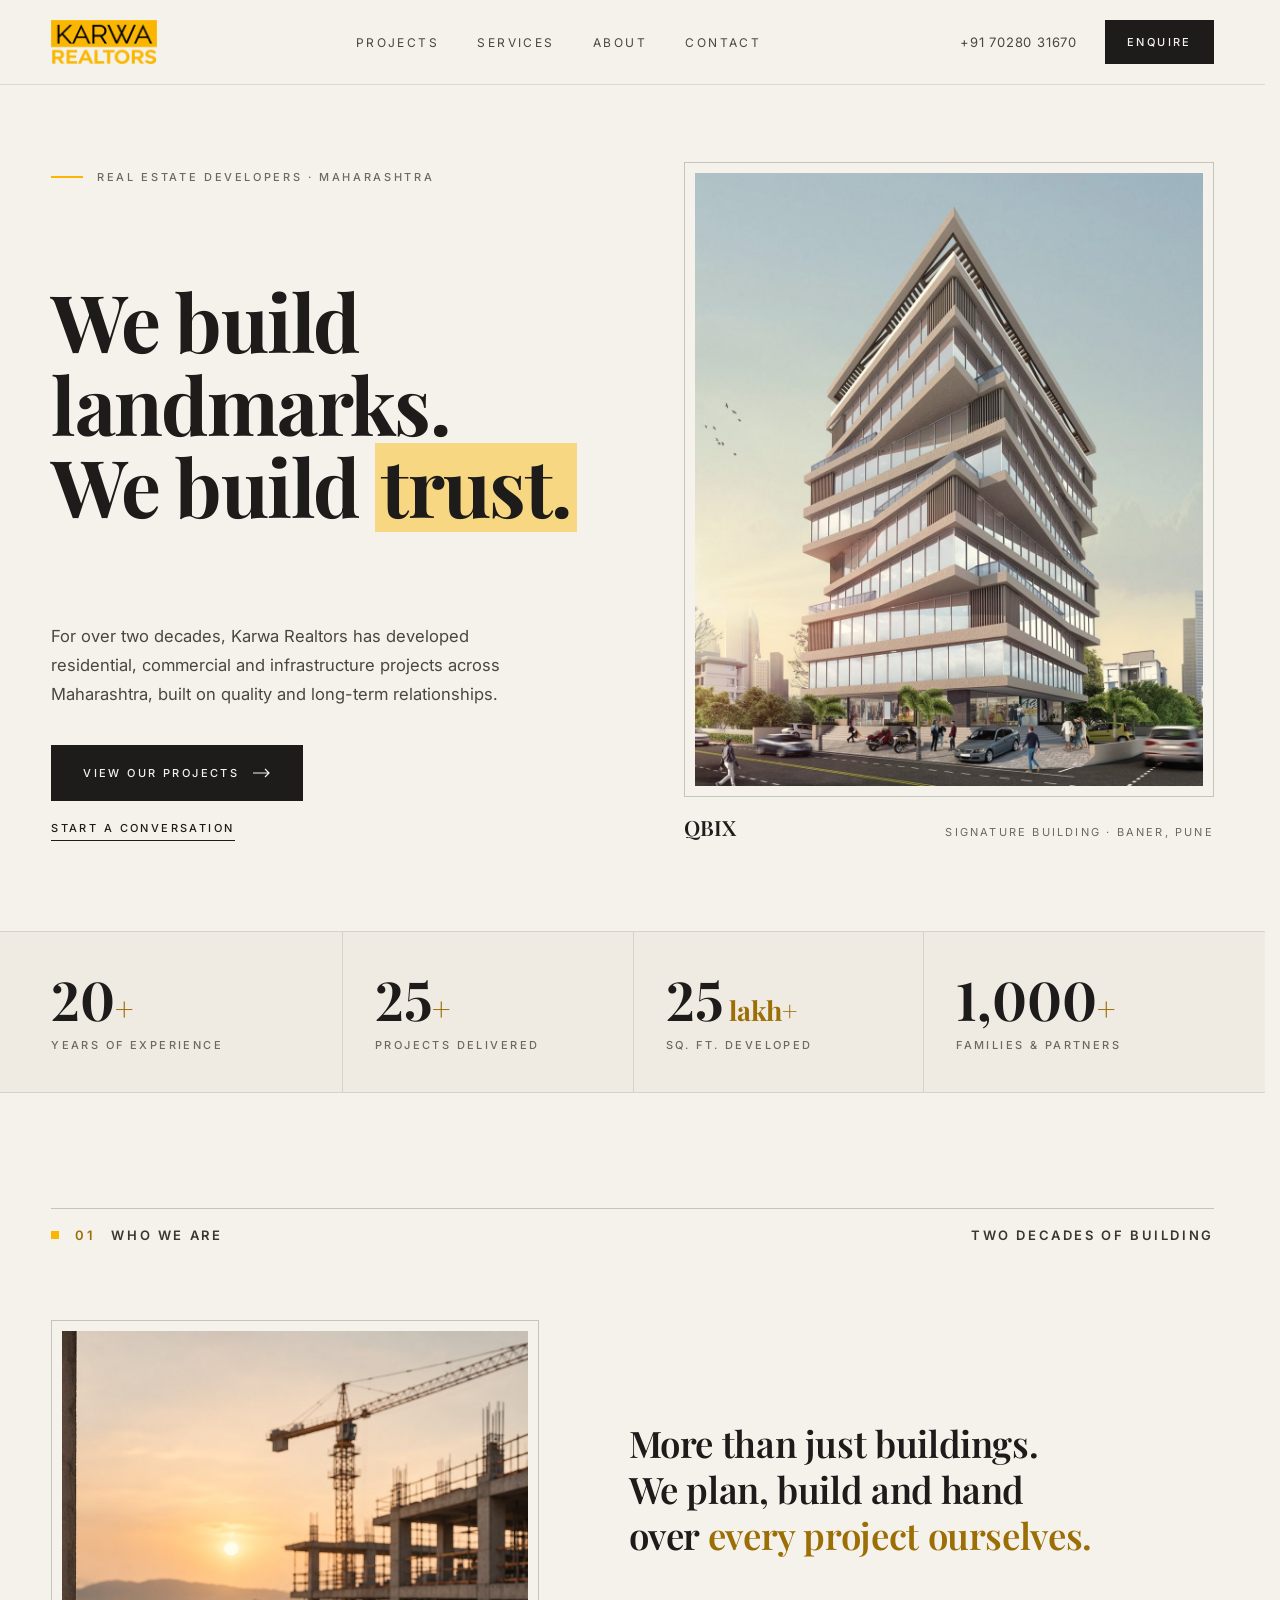
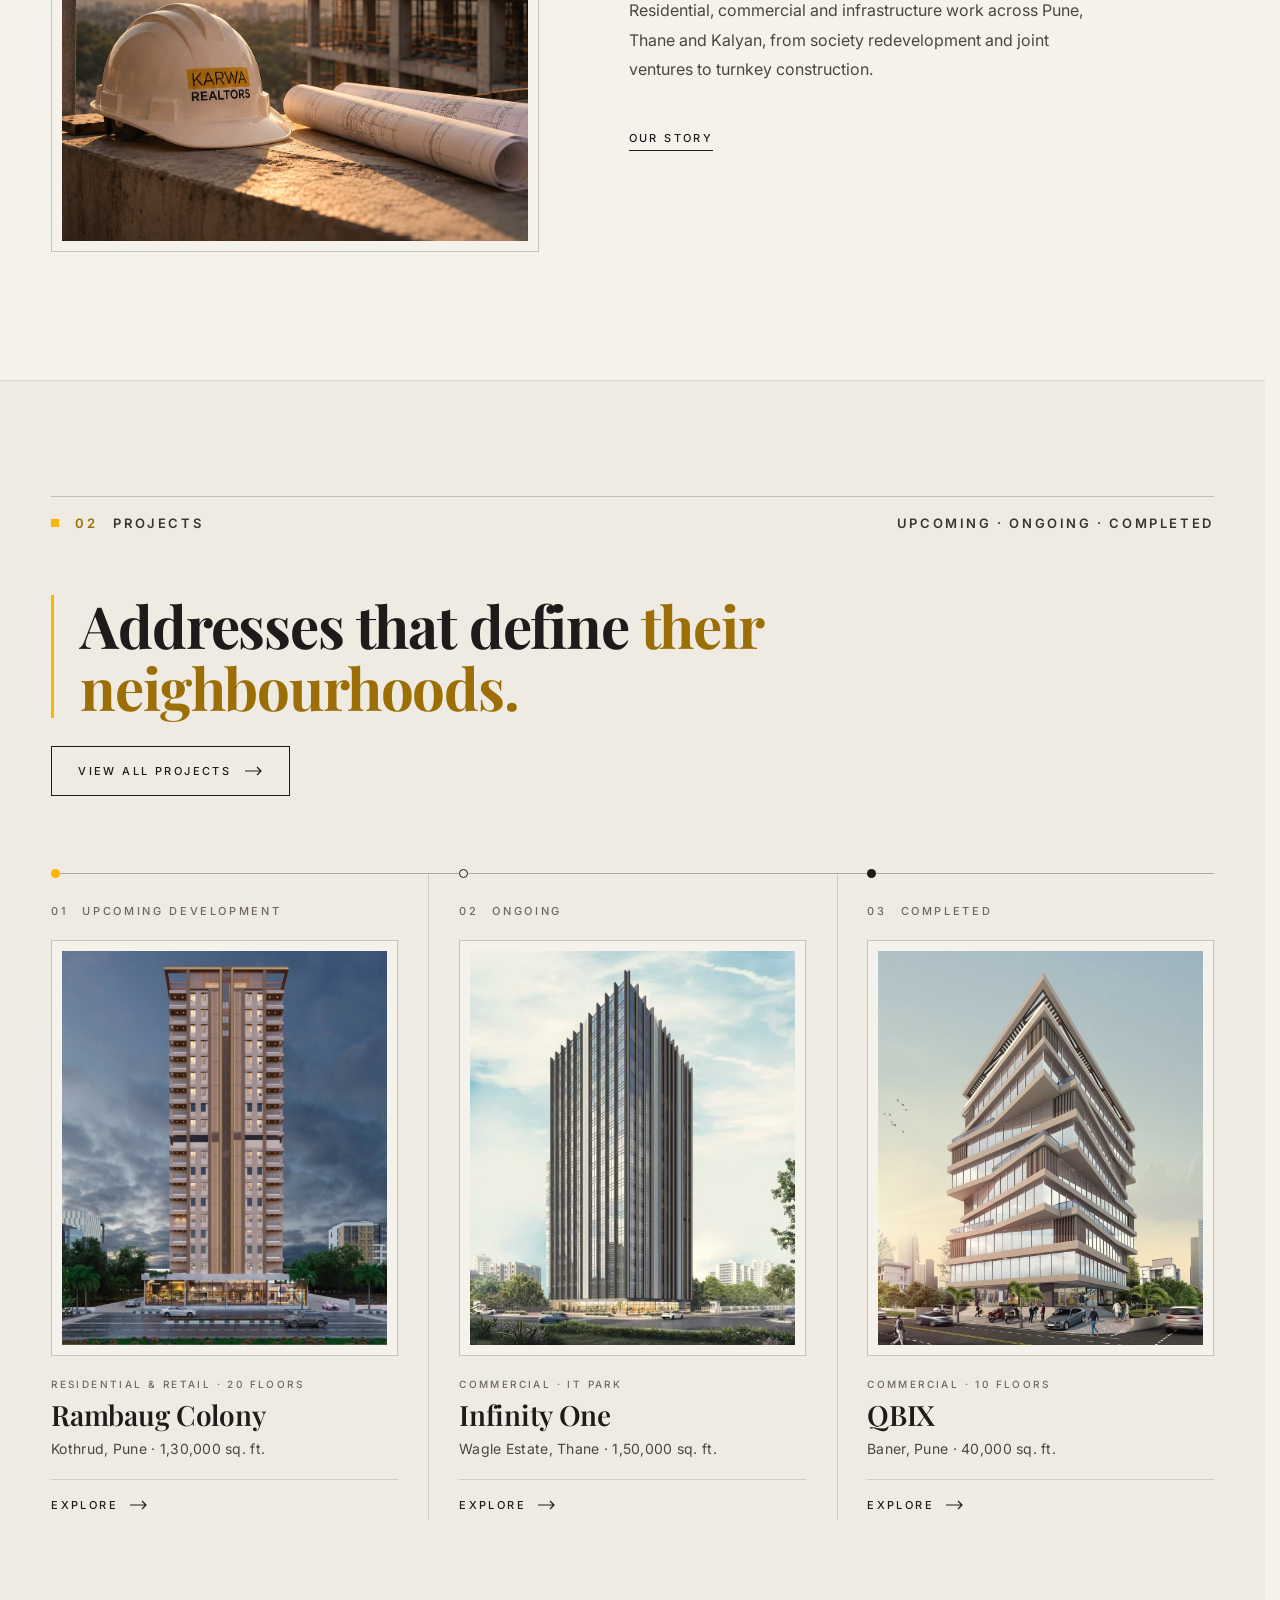
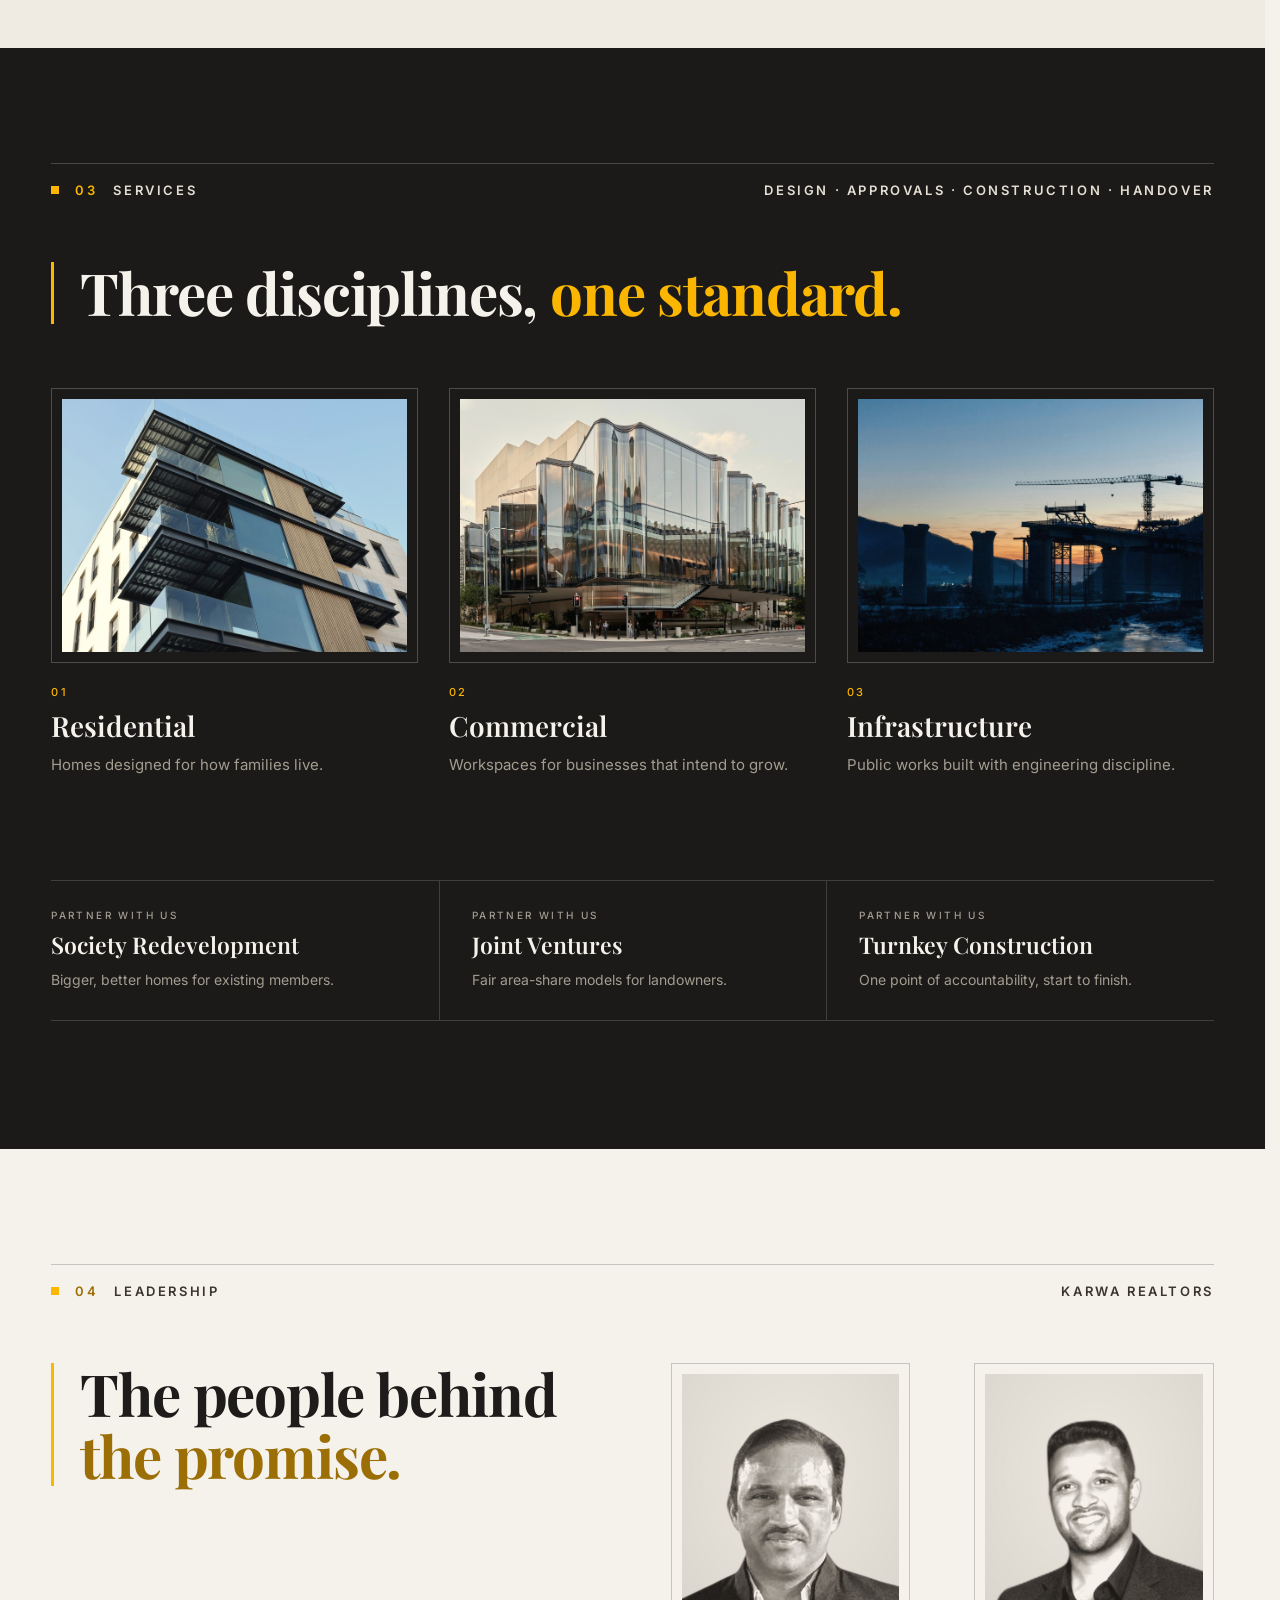
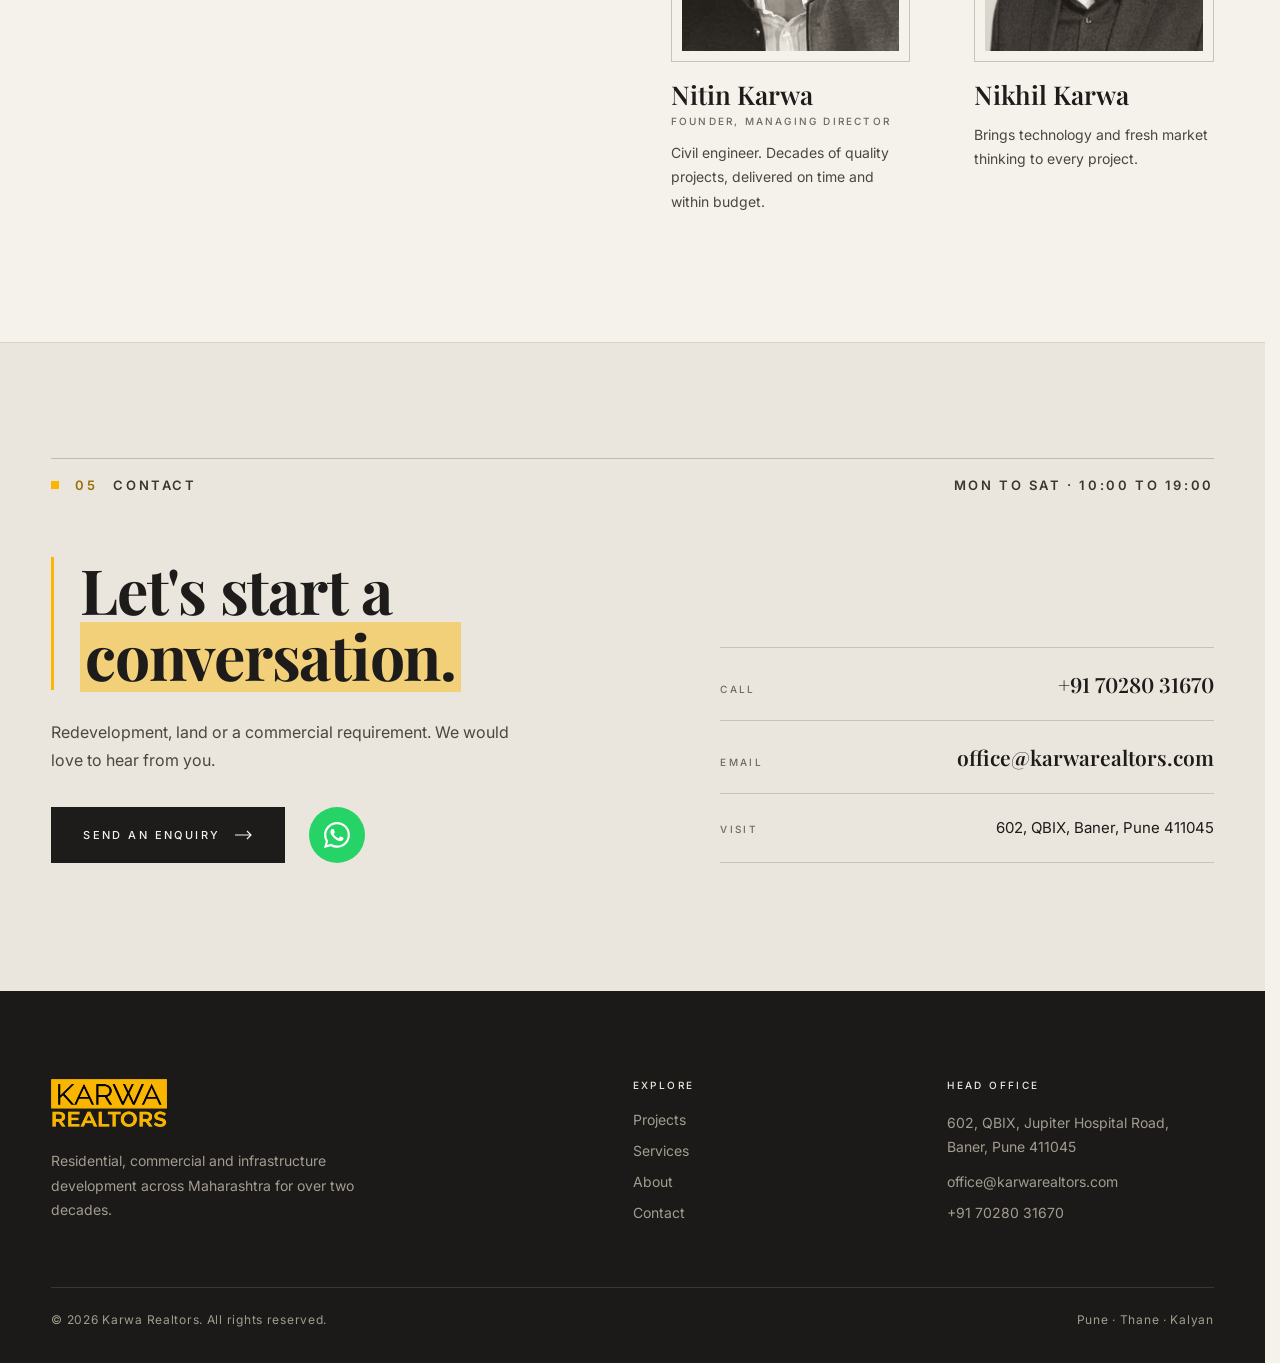
==== commit 9847fdb1: "Update index.html" ====
--- a/karwa-realtors-website/index.html
+++ b/karwa-realtors-website/index.html
@@ -17,16 +17,19 @@
 <link rel="preconnect" href="https://fonts.googleapis.com">
 <link rel="preconnect" href="https://fonts.gstatic.com" crossorigin>
 <link href="https://fonts.googleapis.com/css2?family=Playfair+Display:wght@500;600;700&amp;family=Inter:wght@400;500;600&amp;display=swap" rel="stylesheet">
-<link rel="stylesheet" href="css/style.css?v=6">
+<script>(function(){var d=document.documentElement;try{var s=sessionStorage,f=s.getItem('kr_intro_force');if(f)s.removeItem('kr_intro_force');var internal=document.referrer&&document.referrer.indexOf(location.host)>-1;var wn=(window.name||'').indexOf('kr_intro')>-1;if(f||(!s.getItem('kr_intro')&&!wn&&!internal&&!matchMedia('(prefers-reduced-motion: reduce)').matches)){d.classList.add('intro-on');setTimeout(function(){d.classList.remove('intro-on','intro-out')},5000)}}catch(e){}})();</script>
+<link rel="preload" as="image" href="images/brand/logo-hd.png?v=1">
+<link rel="stylesheet" href="css/style.css?v=7">
 </head>
 <body>
+<div id="kr-intro" aria-hidden="true"><div class="ib"></div><img class="il" src="images/brand/logo-hd.png?v=1" alt=""><span class="ln"></span></div>
 <div class="kr" style="font-family: 'Inter', system-ui, sans-serif; color: #1D1C1A; background: #F5F2EC; font-weight: 400; -webkit-font-smoothing: antialiased; overflow-x: clip">
 
   <!-- ================= HEADER ================= -->
   <header style="border-bottom: 1px solid rgba(29,28,26,.12)">
     <div class="wrap hdr">
       <a href="#top" aria-label="Karwa Realtors home" style="display: flex">
-        <img class="logo" src="images/brand/logo.png?v=2" alt="Karwa Realtors">
+        <img class="logo" src="images/brand/logo.png?v=2" srcset="images/brand/logo.png?v=2 1x, images/brand/logo-hd.png?v=1 2x" alt="Karwa Realtors">
       </a>
       <nav class="nav" aria-label="Primary" style="font-size: 12px; font-weight: 400; letter-spacing: .2em; text-transform: uppercase">
         <a href="projects.html" style="color: #4A4640">Projects</a>
@@ -364,6 +367,7 @@
   </footer>
 
 </div>
+<script src="js/intro.js?v=1" defer></script>
 <script src="js/main.js?v=3" defer></script>
 </body>
 </html>
--- a/karwa-realtors-website/css/style.css
+++ b/karwa-realtors-website/css/style.css
@@ -272,3 +272,14 @@
   .kr .ctagrp .btn-dark,.kr .contact-grid .ctagrp .btn-dark{flex:1 1 auto;width:auto;padding:0 20px !important}
 }
 .kr #mobile-menu[hidden]{display:none !important}
+/* ---------- Intro (first visit per session only) ---------- */
+#kr-intro{display:none}
+html{scrollbar-gutter:stable}
+html.intro-on #kr-intro{display:block;position:fixed;top:0;right:0;bottom:0;left:0;z-index:9999;cursor:pointer;-webkit-tap-highlight-color:transparent;touch-action:none;-webkit-user-select:none;user-select:none}
+html.intro-on body{overflow:hidden}
+#kr-intro .ib{position:absolute;top:0;right:0;bottom:0;left:0;background:#F5F2EC;will-change:transform}
+#kr-intro .il{position:fixed;left:50%;top:50%;width:240px;height:auto;max-width:none;opacity:0;-webkit-user-drag:none;pointer-events:none;transform-origin:0 0;will-change:transform,opacity}
+#kr-intro .ln{position:fixed;left:50%;top:50%;width:96px;height:2px;margin-left:-48px;background:#FAB600;transform:scaleX(0);transform-origin:50% 50%;pointer-events:none}
+html.intro-on header .logo{opacity:0}
+html.intro-on:not(.intro-out) .kr > section{opacity:0;transform:translateY(18px)}
+html.intro-out .kr > section{opacity:1;transform:none;transition:opacity .9s cubic-bezier(.2,.7,.2,1),transform .9s cubic-bezier(.2,.7,.2,1)}
